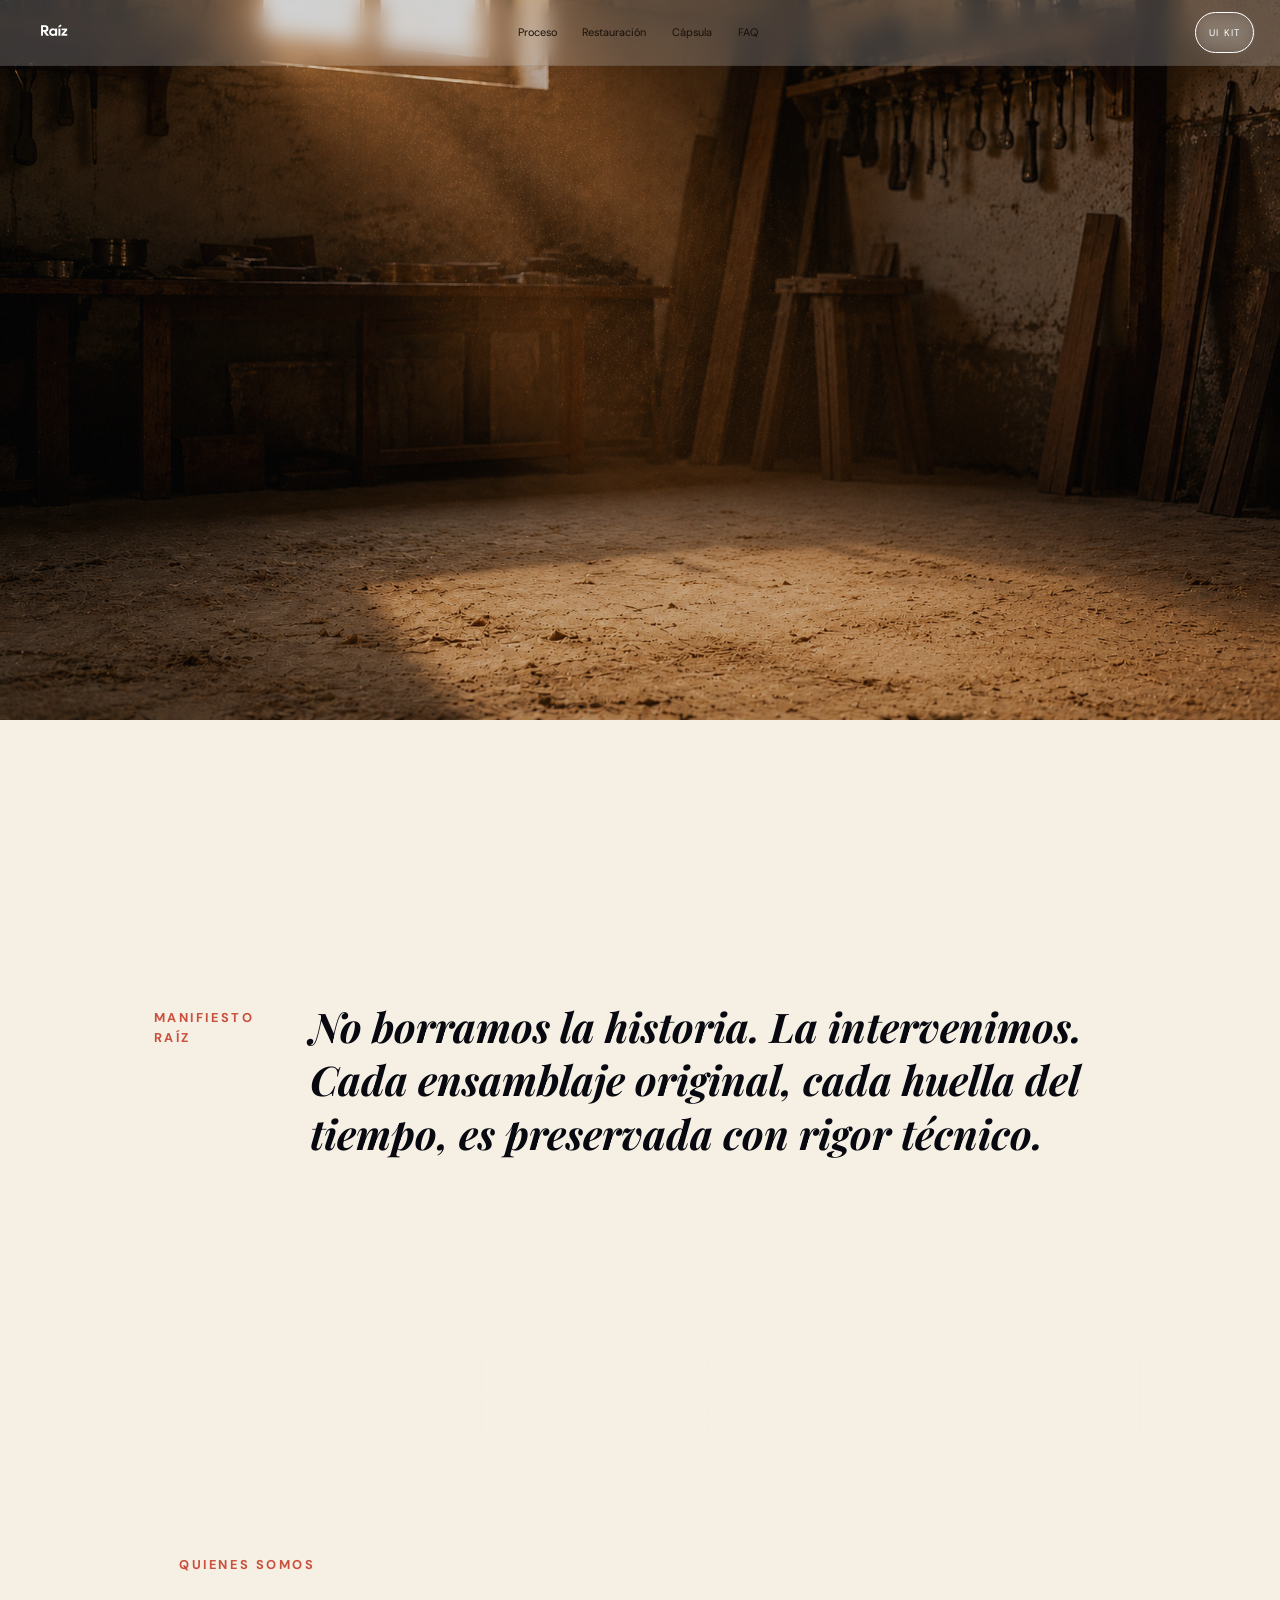
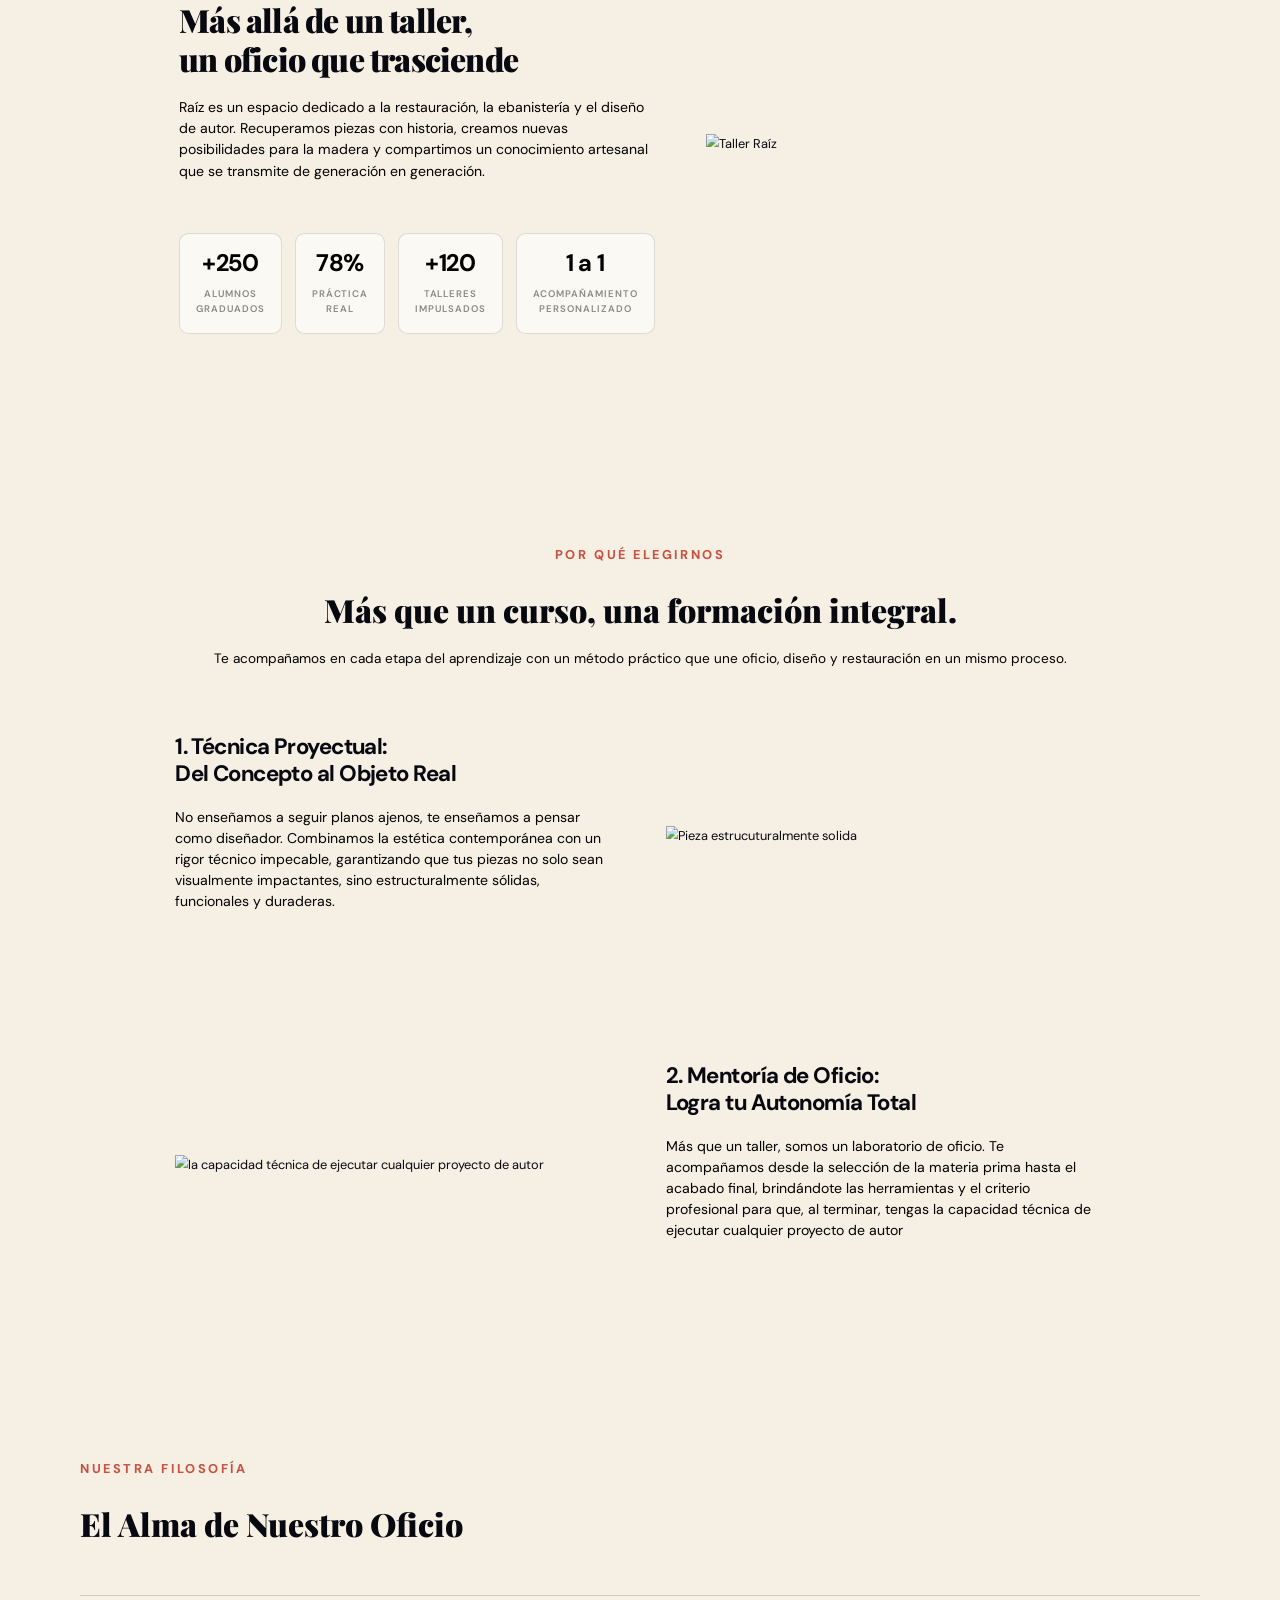
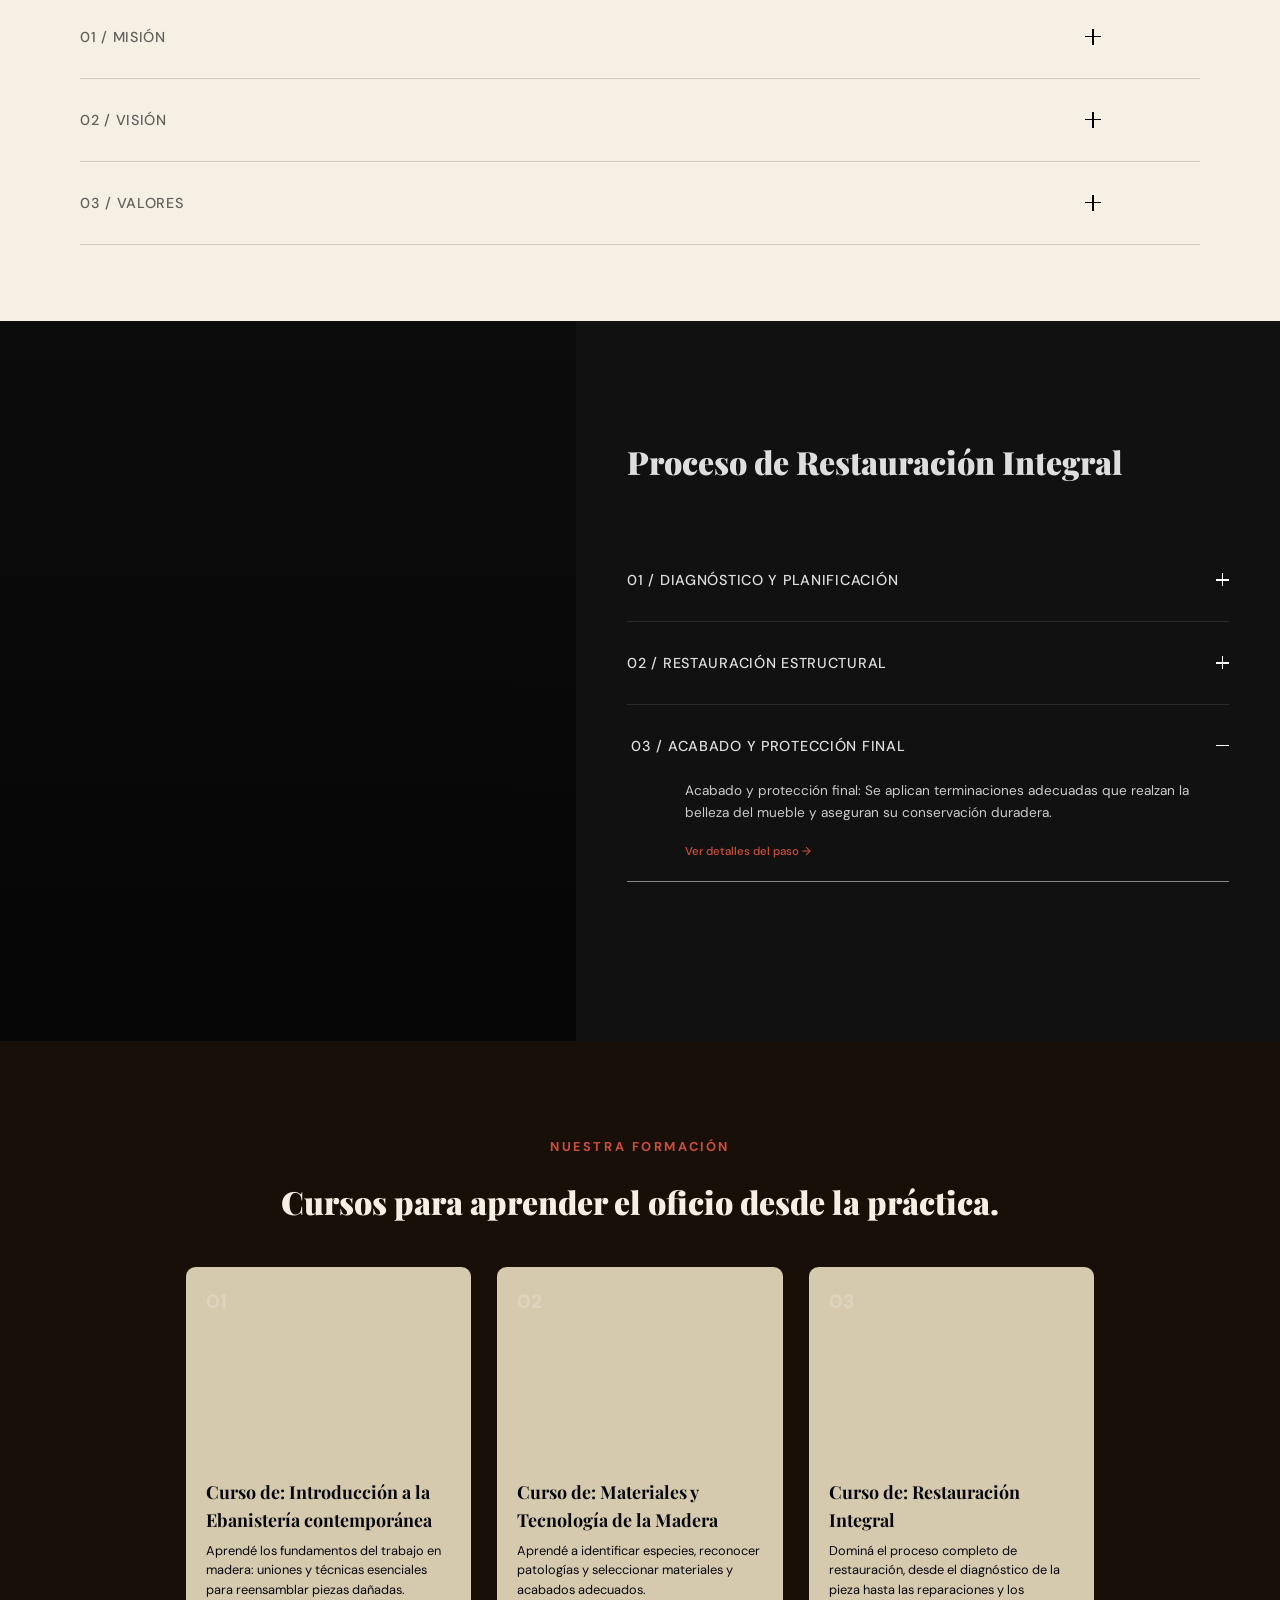
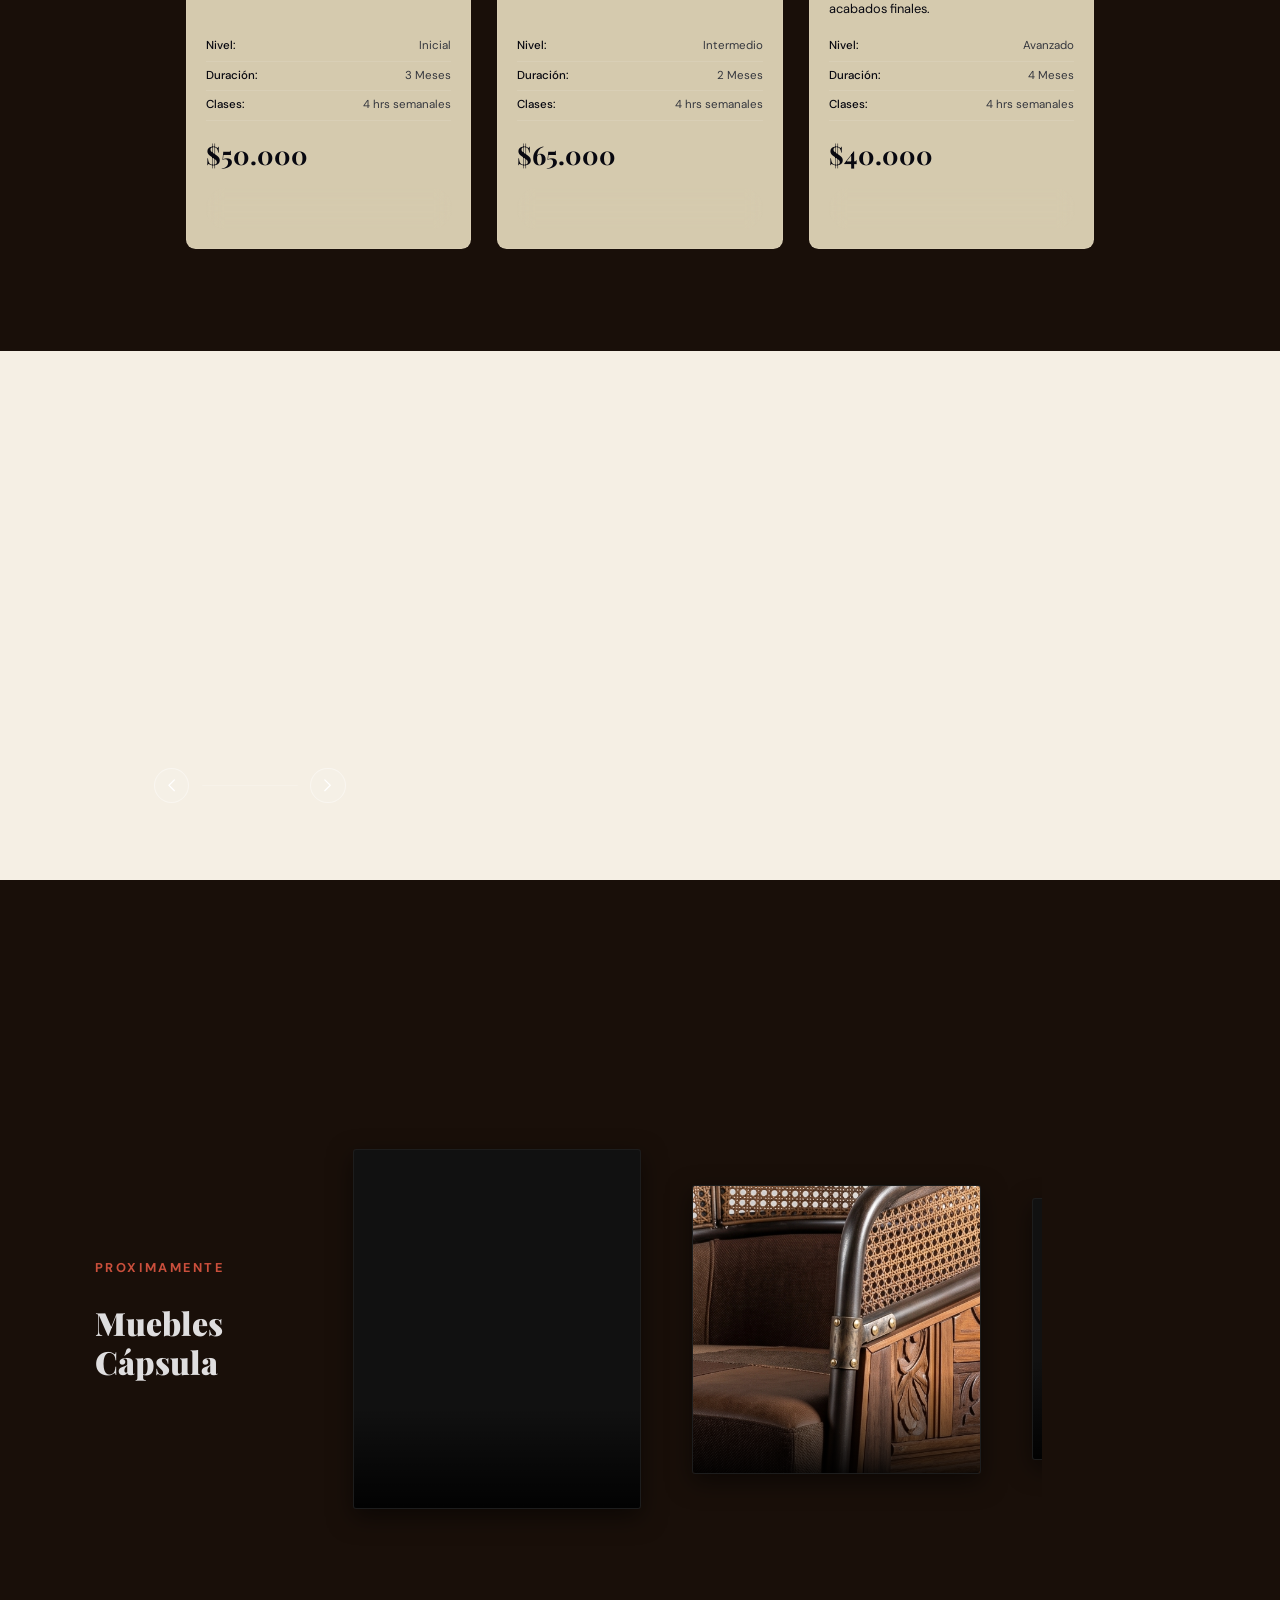
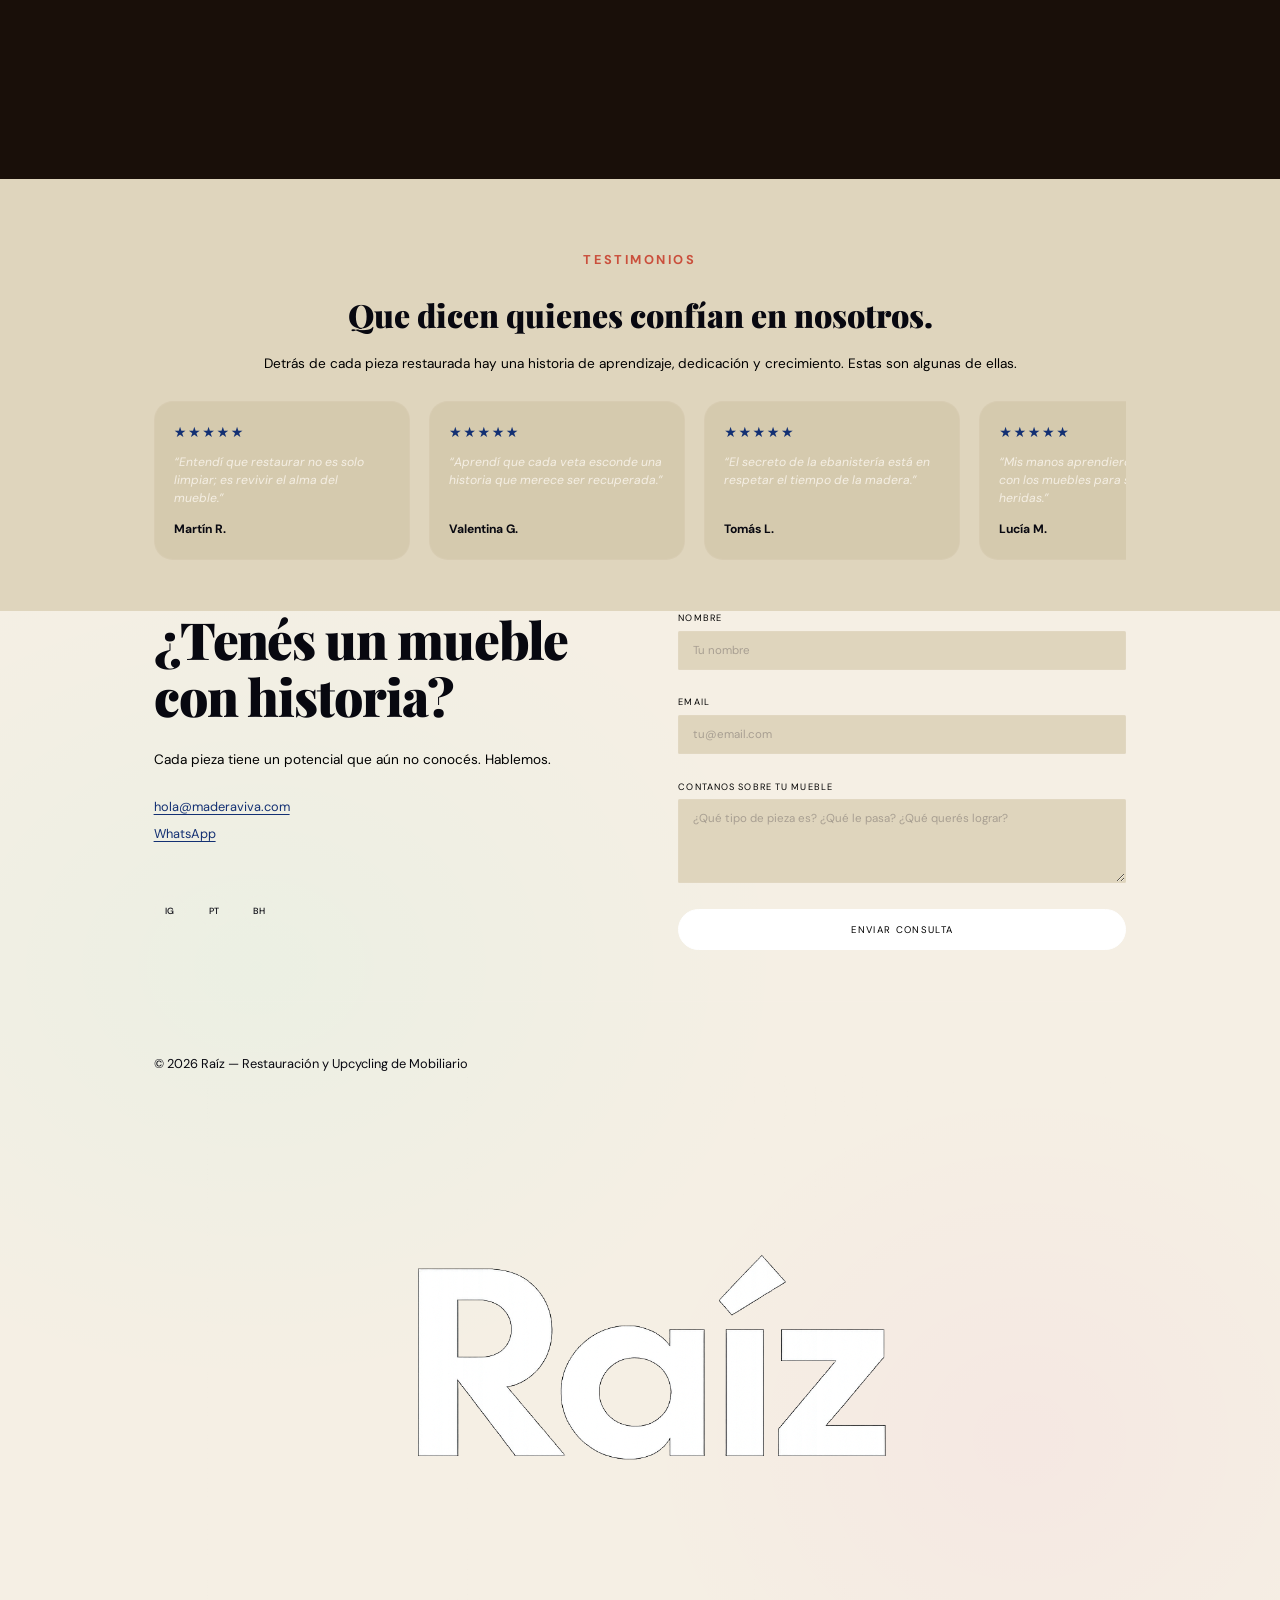
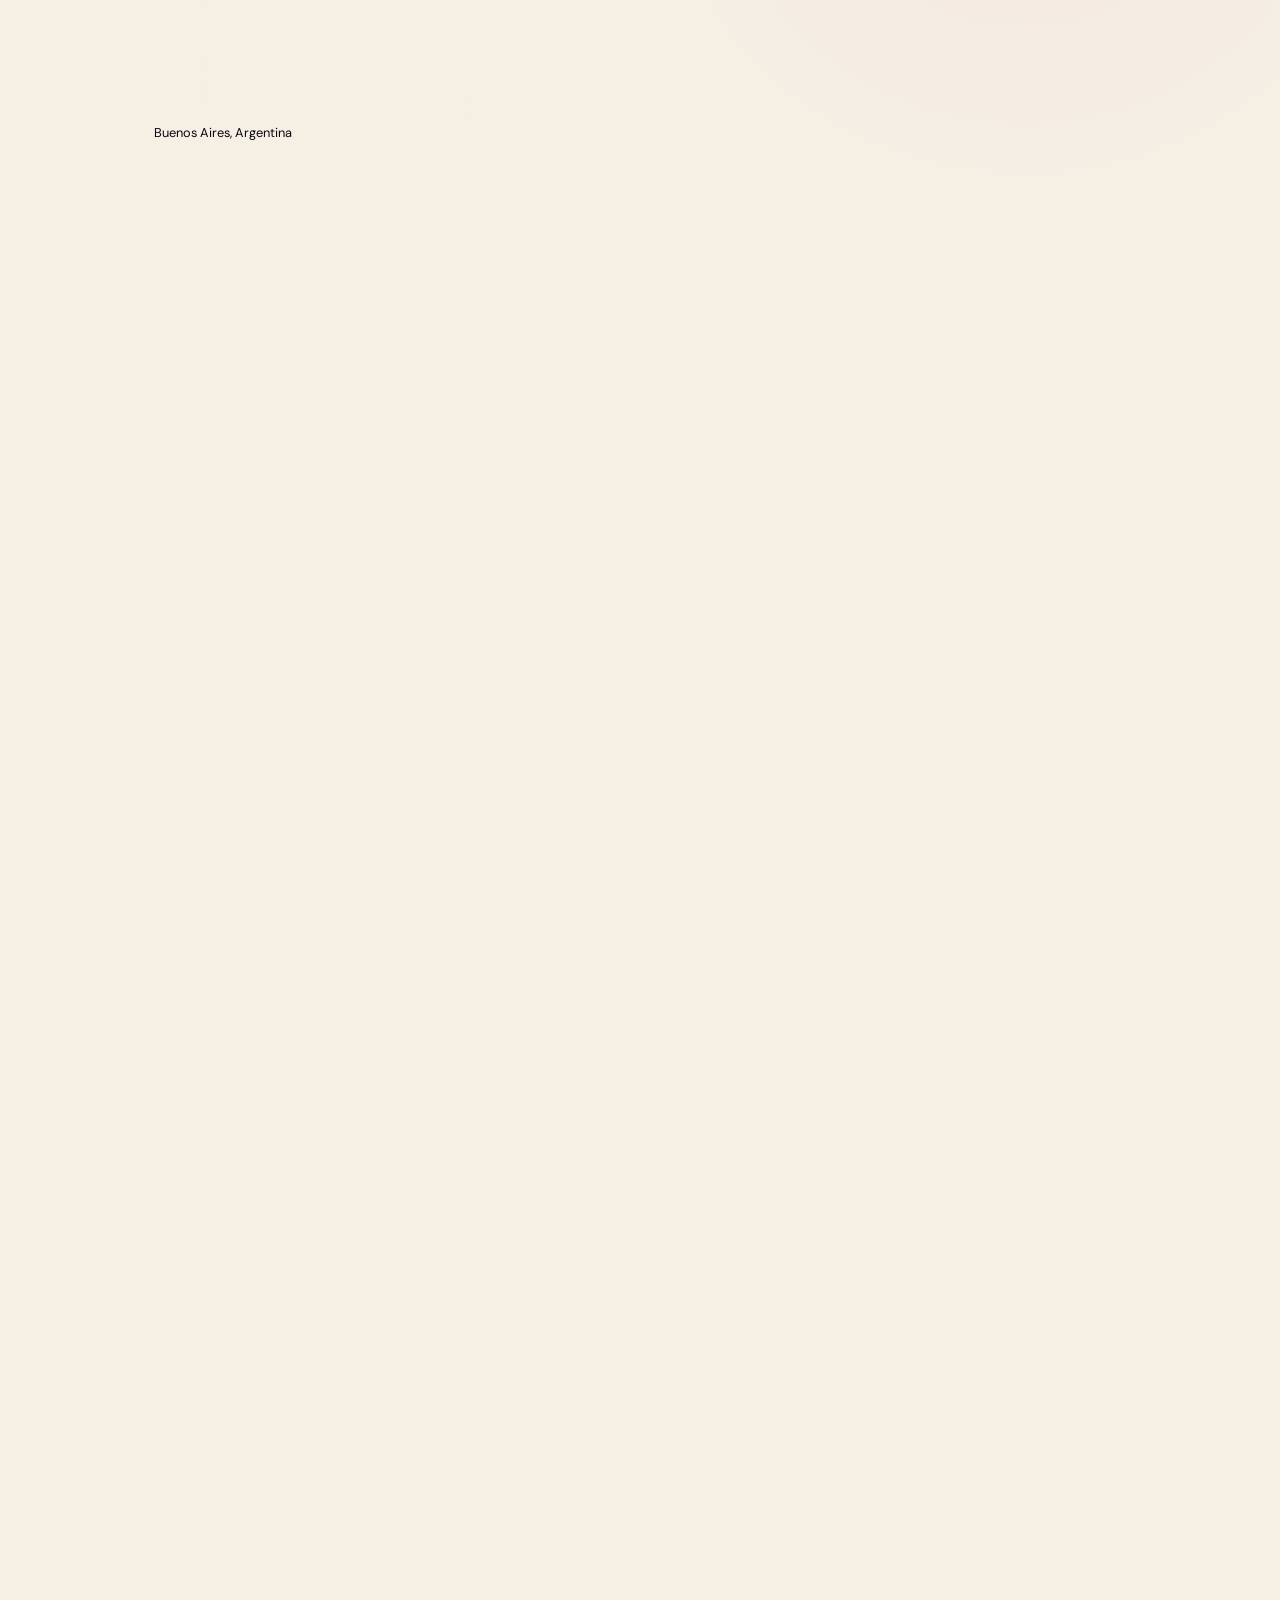
==== index.html @ 953ebd08 "Correcciones" ====
﻿<!DOCTYPE html>
<html lang="es">

<head>
  <meta charset="UTF-8" />
  <meta name="viewport" content="width=device-width, initial-scale=1.0" />
  <title>Madera Viva — Ebanistería & Restauración Contemporánea</title>
  <link rel="stylesheet" href="css/styles.css" />
  <link rel="preconnect" href="https://fonts.googleapis.com" />
  <link rel="preconnect" href="https://fonts.gstatic.com" crossorigin />
  <link
    href="https://fonts.googleapis.com/css2?family=Playfair+Display:ital,wght@0,700;0,900;1,700&family=DM+Sans:wght@300;400;500&display=swap"
    rel="stylesheet" />
  <link rel="stylesheet" href="https://cdn.jsdelivr.net/npm/swiper@11/swiper-bundle.min.css" />
</head>

<body>

  <!-- Cursor personalizado -->
  <div class="cursor" id="cursor"></div>
  <div class="cursor-dot" id="cursorDot"></div>

  <!-- NAV -->
  <nav class="nav" id="nav">
    <div class="apex-nav-inner">
      <a href="#hero" class="apex-logo">
        <img src="assets/logo_blanco.png" alt="Raíz" class="nav-logo-img">
      </a>

      <button class="mobile-menu-btn" id="mobileMenuBtn" aria-label="Abrir menú">
        <span></span>
        <span></span>
        <span></span>
      </button>

      <div class="apex-nav-links">
        <a href="#proceso">Proceso</a>
        <a href="#restauracion">Restauración</a>
        <a href="#capsula">Cápsula</a>
        <a href="#faq">FAQ</a>
      </div>

      <a href="#capsula" class="btn btn-ghost">UI KIT</a>
    </div>
  </nav>

  <!-- SECCIÓN 1: HERO INMERSIVO -->
  <section class="section section-hero" id="hero">
    <div class="hero-bg-video"
      style="width: 100%; height: 100%; position: absolute; top: 0; left: 0; z-index: 0; overflow: hidden;">

      <!-- Video de fondo configurado para autoplay continuo -->
      <video autoplay muted playsinline poster="assets/bkg1.png"
        style="width: 100%; height: 100%; object-fit: cover; position: absolute; top: 0; left: 0;">
        <source src="assets/video_hero.mp4" type="video/mp4">
        <!-- Podés agregar formatos alternativos si los tenés (ej: .webm) -->
      </video>

      <div class="hero-overlay"></div>
      <div class="hero-grain"></div>
    </div>

    <div class="hero-content">
      <!--<span class="hero-eyebrow" id="heroEyebrow">Ebanistería · Restauración · Suprarreciclaje</span>-->
      <h1 class="hero-title" id="heroTitle">
        <!-- <span class="hero-line">Transformá muebles.</span> -->
        <!--<span class="hero-line hero-line--accent">roto,</span>-->
        <span class="hero-line">Transformá tu
          manera </br> de crear.</span>
      </h1>
      <p class="hero-sub" id="heroSub">Transformá
        muebles históricos en piezas de diseño contemporáneo de edición
        limitada.</p>
      <div class="hero-ctas">
        <a href="#proceso-cursos" class="btn btn-primary">Ver Cursos</a>
        <a href="#capsula" class="btn btn-ghost">Colección Cápsula</a>
      </div>
    </div>
    <!--<div class="hero-scroll-hint">
      <span>Explorar</span> -->
    <!--
    <div class="scroll-line"></div>
    </div>-->

  </section>


  <!-- SECCIÓN 2: MANIFIESTO -->
  <section class="section section-manifiesto" id="manifiesto">
    <div class="container">
      <div class="manifiesto-grid">
        <div class="manifiesto-label">
          <!--<span>02</span>-->

          <span class="section-label">Manifiesto Raíz</span>

        </div>
        <div class="manifiesto-text">
          <h2 class="manifiesto-quote js-text-reveal" id="manifestoQuote" style="opacity: 1;">No borramos la historia.
            La intervenimos. Cada ensamblaje original, cada huella del tiempo, es preservada con rigor técnico.</h2>
        </div>
      </div>
    </div>
    <div class="manifiesto-deco" aria-hidden="true">HERENCIA</div>
  </section>


  <!--SECCIÓN 3: QUIENES SOMOS -->


  <section class="section section-verde" id="verde">
    <div class="container grid-two">
      <article class="intro-text is-visible" data-reveal="">
        <span class="section-label">Quienes somos </span>
        <h2 class="section-title">Más allá de un
          taller,
          <br>un oficio que trasciende
        </h2>
        <p class="pi-inst-pane-desc">Raíz es un espacio dedicado a la restauración, la ebanistería y el diseño de
          autor. Recuperamos piezas con
          historia, creamos nuevas posibilidades para la madera y compartimos un conocimiento artesanal que se transmite
          de generación en generación.</p>
        <div class="curso-stats-grid">

          <article>
            <strong>+250</strong>
            <span>Alumnos graduados</span>
          </article>

          <article>
            <strong>78%</strong>
            <span>Práctica real</span>
          </article>

          <article>
            <strong>+120</strong>
            <span>Talleres impulsados</span>
          </article>

          <article>
            <strong>1 a 1</strong>
            <span>Acompañamiento personalizado</span>
          </article>

        </div>
      </article>
      <div class="verde-image-container is-visible" data-reveal="" class="verde-image-wrapper">
        <img src="assets/img_quienes_somos.png" alt="Taller Raíz">
      </div>
    </div>
  </section>

  <!--
  <section class="section section-verde" id="verde">
    <div class="container grid-two">

      <div class="stats-grid is-visible" data-reveal="">
        <article>
          <strong>+250</strong>
          <span>Alumnos graduados</span>
          <p>Son los alumnos graduados de Raíz que pasaron por el taller.</p>
        </article>
        <article>
          <strong>78%</strong>
          <span>Práctica real</span>
          <p>Aplica los conocimientos en proyectos propios y profesionales.</p>
        </article>
        <article>
          <strong>+120</strong>
          <span>Emprendimientos</span>
          <p>Emprendimientos y talleres impulsados por exalumnos.</p>
        </article>
        <article>
          <strong>1 a 1</strong>
          <span>Acompañamiento</span>
          <p>Seguimiento personalizado durante todo el proceso de aprendizaje.</p>
        </article>
      </div>
    </div>
  </section>

  -->


  <!-- SECCIÓN 5: DIFERENCIAL -->
  <section class="section section-proceso" id="proceso">
    <div class="proceso-header">
      <span class="section-label">POR QUÉ ELEGIRNOS</span>
      <h2 class="section-title">Más que un curso, una formación integral.</h2>
      <p class="pi-inst-pane-desc">Te acompañamos en cada etapa del aprendizaje con un método práctico que une oficio,
        diseño y restauración en un mismo proceso.</p>
    </div>

    <div class="container grid-two">
      <article class="intro-text" data-reveal="">
        <h3 class="section-title-2">1. Técnica Proyectual:
          </br>Del Concepto al Objeto Real
        </h3>
        <p class="pi-inst-pane-desc">No enseñamos a seguir planos ajenos, te enseñamos a pensar como diseñador.
          Combinamos la estética contemporánea con un rigor técnico impecable, garantizando que tus piezas no solo sean
          visualmente impactantes, sino estructuralmente sólidas, funcionales y duraderas.
        </p>
      </article>
      <div class="verde-image-container" data-reveal="" class="verde-image-wrapper">
        <img src="assets/img_seccion_5.png" alt="Pieza estrucuturalmente solida">
      </div>
    </div>

    <div class="container grid-two grid-two--reverse-mobile" style="margin-top: 60px;">
      <div class="verde-image-container" data-reveal="" class="verde-image-wrapper">
        <img src="assets/img_seccion_6.png" alt="la capacidad técnica de ejecutar cualquier proyecto de autor">
      </div>

      <article class="intro-text" data-reveal="">
        <h3 class="section-title-2">2. Mentoría de
          Oficio: </br> Logra tu Autonomía Total
        </h3>
        <p class="pi-inst-pane-desc">Más que un taller, somos un laboratorio de oficio. Te acompañamos desde la
          selección de la materia prima hasta el acabado final, brindándote las herramientas y el criterio profesional
          para que, al terminar, tengas la capacidad técnica de ejecutar cualquier proyecto de autor</p>
      </article>
    </div>

  </section>
  <!-- Cargar librerías GSAP necesarias para el efecto horizontal (si ya las tenés en tu proyecto, omitir estas dos líneas) -->
  <script src="https://cdnjs.cloudflare.com/ajax/libs/gsap/3.12.2/gsap.min.js"></script>
  <script src="https://cdnjs.cloudflare.com/ajax/libs/gsap/3.12.2/ScrollTrigger.min.js"></script>



  <!-- SECCIÓN 4: COMPROMISO VERDE -->

  <section class="pi-inst-section" id="institucional">
    <div class="pi-inst-container">

      <!-- Bloque de Título Principal -->
      <div class="pi-inst-header">
        <p class="section-label">Nuestra filosofía</p>
        <h2 class="section-title">El Alma de Nuestro Oficio</h2>
      </div>

      <!-- Contenedor del Acordeón Desplegable -->
      <div class="pi-inst-accordion">

        <!-- Solapa 1 -->
        <div class="pi-inst-item">
          <button class="pi-inst-trigger" aria-expanded="false">
            <span class="pi-inst-meta">01 / Misión</span>
            <span class="pi-inst-icon"></span>
          </button>
          <div class="pi-inst-panel">
            <div class="pi-inst-panel-content">
              <div class="pi-inst-right">
                <h3 class="pi-inst-pane-title">Nobleza Intervenida</h3>
              </div>
              <div class="pi-inst-left">
                <p class="pi-inst-pane-desc">
                  Rescatar y transmitir el oficio de la ebanistería clásica combinándolo con criterios de diseño
                  contemporáneo y upcycling de autor. Formamos creadores capaces de dialogar con la madera, entender su
                  historia y transformar materiales nobles en piezas de legado duradero.
                </p>
                <div class="pi-inst-pane-footer">Preservación · Oficio · Identidad</div>
              </div>
            </div>
          </div>
        </div>

        <!-- Solapa 2 -->
        <div class="pi-inst-item">
          <button class="pi-inst-trigger" aria-expanded="false">
            <span class="pi-inst-meta">02 / Visión</span>
            <span class="pi-inst-icon"></span>
          </button>
          <div class="pi-inst-panel">
            <div class="pi-inst-panel-content">
              <div class="pi-inst-right">
                <h3 class="pi-inst-pane-title">Vanguardia Heredada</h3>
              </div>
              <div class="pi-inst-left">
                <p class="pi-inst-pane-desc">
                  Ser la academia de referencia en Latinoamérica en la formación artesanal de precisión. Queremos
                  consolidar una comunidad de diseñadores y artesanos que redefinan el lujo sustentable, demostrando que
                  intervenir la historia del mobiliario es la forma más pura de diseño de vanguardia.
                </p>
                <div class="pi-inst-pane-footer">Comunidad · Vanguardia · Sustentabilidad</div>
              </div>
            </div>
          </div>
        </div>

        <!-- Solapa 3 -->
        <div class="pi-inst-item">
          <button class="pi-inst-trigger" aria-expanded="false">
            <span class="pi-inst-meta">03 / Valores</span>
            <span class="pi-inst-icon"></span>
          </button>
          <div class="pi-inst-panel">
            <div class="pi-inst-panel-content">
              <div class="pi-inst-right">
                <h3 class="pi-inst-pane-title">Oficio <br> Honesto</h3>
              </div>
              <div class="pi-inst-left">
                <p class="pi-inst-pane-desc">
                  Nos guían el respeto absoluto por el material, el valor del tiempo bien empleado, la precisión técnica
                  y la honestidad constructiva. En la Academia Raíz creemos en ensuciarse las manos, compartir el
                  conocimiento sin secretos y crear objetos con alma.
                </p>
                <div class="pi-inst-pane-footer">Respeto · Precisión · Honestidad</div>
              </div>
            </div>
          </div>
        </div>

      </div>
    </div>
  </section>




  <!--SECCIÓN: SERVICIOS-->
  <section class="section section-proceso-integral" id="proceso-integral">
    <div class="pi-container">

      <!-- Columna Izquierda: Imagen Variable -->
      <div class="pi-left-col">
        <div class="pi-left-col">
          <div class="pi-image-wrapper">
            <video src="assets/video_3.mp4" class="bg-image active" id="pi-img-0" autoplay loop muted
              playsinline></video>

            <video src="assets/video_1.mp4" class="bg-image" id="pi-img-1" autoplay loop muted playsinline></video>

            <video src="assets/video_2.mp4" class="bg-image" id="pi-img-2" autoplay loop muted playsinline></video>

            <div class="pi-bg-overlay"></div>
          </div>
        </div>
      </div>

      <!-- Columna Derecha: Contenido y Solapas Desplegables -->
      <div class="pi-right-col">

        <div class="Ttl attr-en-underline color-only-white is-on">
          <h2 class="section-title" style="color: #dfdedf;">
            Proceso de Restauración Integral
          </h2>
        </div>

        <div class="pi-tabs-container">

          <div class="pi-tab-item" data-step="0">
            <button class="pi-tab-trigger" aria-expanded="false">
              <h3 class="pi-inst-meta" style="color: #dfdedf;">
                01 / Diagnóstico y Planificación</h3>
              <span class="pi-tab-icon"></span>
            </button>
            <div class="pi-tab-content">
              <div class="pi-tab-content-inner">
                <p>Se inspecciona cuidadosamente el mueble para identificar daños, materiales originales y necesidades
                  específicas de restauración.</p>
              </div>
            </div>
          </div>

          <div class="pi-tab-item" data-step="1">
            <button class="pi-tab-trigger" aria-expanded="false">
              <h3 class="pi-inst-meta" style="color: #dfdedf;">
                02 / Restauración estructural</h3>
              <span class="pi-tab-icon"></span>
            </button>
            <div class="pi-tab-content">
              <div class="pi-tab-content-inner">
                <p class="pi-inst-pane-desc">Restauración estructural y tratamiento de superficies: Se reparan uniones y
                  elementos deteriorados,
                  preparando la superficie para recuperar su integridad y apariencia.</p>
                <a href="#proceso-cursos" class="pi-tab-link">Ver
                  detalles del paso →</a>
              </div>
            </div>
          </div>

          <div class="pi-tab-item active" data-step="2">
            <button class="pi-tab-trigger" aria-expanded="true">
              <h3 class="pi-inst-meta" style="color: #dfdedf;">
                03 / Acabado y protección final</h3>
              <span class="pi-tab-icon"></span>
            </button>
            <div class="pi-tab-content">
              <div class="pi-tab-content-inner">
                <p class="pi-inst-pane-desc">Acabado y protección final: Se aplican terminaciones adecuadas que realzan
                  la belleza del mueble y
                  aseguran su conservación duradera.</p>
                <a href="#proceso-cursos" class="pi-tab-link">Ver
                  detalles del paso →</a>
              </div>
            </div>
          </div>

        </div>

      </div>


    </div>

    </div>
    </div>
  </section>


  <!-- SECCIÓN 6: CURSOS -->
  <section class="section section-proceso" id="proceso-cursos">
    <div class="container">
      <div class="proceso-header">
        <!--
        <span class="section-label">03 — Proceso</span>-->
        <span class="section-label">NUESTRA FORMACIÓN</span>
        <h2 class="section-title" style="color: var(--text-secondary);">Cursos para aprender el oficio desde la
          práctica.</h2>
      </div>

      <div class="anatomia-slider-component">
        <div class="cursos-grid">
          <div class="curso-card visible">
            <div class="curso-num">01</div>
            <video src="assets/video_1.mp4" class="curso-img" autoplay loop muted playsinline></video>
            <h3 class="curso-name">Curso de: Introducción a la Ebanistería
              contemporánea</h3>
            <div class="curso-desc">Aprendé los fundamentos del trabajo en madera: uniones
              y técnicas esenciales para reensamblar piezas dañadas.</div>
            <div>
              <ul class="curso-features-list">
                <li class="curso-feature-item">
                  <strong>Nivel:</strong> <span>Inicial</span>
                </li>
                <li class="curso-feature-item">
                  <strong>Duración:</strong> <span>3 Meses</span>
                </li>
                <li class="curso-feature-item">
                  <strong>Clases:</strong> <span>4 hrs semanales</span>
                </li>
              </ul>
              <div class="curso-price-wrapper">
                <strong>$50.000</strong>
              </div>
              <a href="detalle.html" class="btn btn-ghost" class="btn-block"><span>Inscribirme</span></a>
            </div>
          </div>
          <div class="curso-card visible">
            <div class="curso-num">02</div>
            <video src="assets/video_3.mp4" class="curso-img" autoplay loop muted playsinline></video>
            <h3 class="curso-name">Curso de: Materiales y Tecnología de la Madera
            </h3>
            <div class="curso-desc">Aprendé a identificar especies, reconocer patologías y
              seleccionar materiales y acabados adecuados.</div>
            <div>
              <ul class="curso-features-list">
                <li class="curso-feature-item">
                  <strong>Nivel:</strong> <span>Intermedio</span>
                </li>
                <li class="curso-feature-item">
                  <strong>Duración:</strong> <span>2 Meses</span>
                </li>
                <li class="curso-feature-item">
                  <strong>Clases:</strong> <span>4 hrs semanales</span>
                </li>
              </ul>
              <div class="curso-price-wrapper">
                <strong>$65.000</strong>
              </div>
              <a href="detalle.html" class="btn btn-ghost" class="btn-block"><span>Inscribirme</span></a>
            </div>
          </div>
          <div class="curso-card visible">
            <div class="curso-num">03</div>
            <video src="assets/video_2.mp4" class="curso-img" autoplay loop muted playsinline></video>
            <h3 class="curso-name">Curso de: Restauración Integral</h3>
            <div class="curso-desc">Dominá el proceso completo de restauración, desde el
              diagnóstico de la pieza hasta las reparaciones y los acabados finales.</div>
            <div>
              <ul class="curso-features-list">
                <li class="curso-feature-item">
                  <strong>Nivel:</strong> <span>Avanzado</span>
                </li>
                <li class="curso-feature-item">
                  <strong>Duración:</strong> <span>4 Meses</span>
                </li>
                <li class="curso-feature-item">
                  <strong>Clases:</strong> <span>4 hrs semanales</span>
                </li>
              </ul>
              <div class="curso-price-wrapper">
                <strong>$40.000</strong>
              </div>
              <a href="detalle.html" class="btn btn-ghost" class="btn-block"><span>Inscribirme</span></a>
            </div>
          </div>
        </div>
      </div>
      <!--DEJO ACÁ LAS CARDS -->
      <!--
      <div class="proceso-steps">
        <div class="proceso-step" data-step="01">
          <div class="paso-numero">01</div>
          <div class="paso-icono">&#9650;</div>
          <h3 class="paso-titulo">Diagnóstico</h3>
          <p class="paso-desc">Radiografía estructural del mueble. Identificamos patologías, ensamblajes débiles y el
            potencial oculto de cada pieza.</p>
        </div>
        <div class="proceso-connector" aria-hidden="true"></div>
        <div class="proceso-step" data-step="02">
          <div class="paso-numero">02</div>
          <div class="paso-icono">&#9632;</div>
          <h3 class="paso-titulo">Reparación Estructural</h3>
          <p class="paso-desc">Ensamblajes tradicionales de carpintería fina. Devolvemos la integridad de carga con
            técnicas centenarias verificadas.</p>
        </div>
        <div class="proceso-connector" aria-hidden="true"></div>
        <div class="proceso-step" data-step="03">
          <div class="paso-numero">03</div>
          <div class="paso-icono">&#9679;</div>
          <h3 class="paso-titulo">Rediseño Estético</h3>
          <p class="paso-desc">Paletas vibrantes, acabados protectores y decisiones visuales que convierten el mueble en
            una pieza de autor irrepetible.</p>
        </div>
      </div>
      -->
    </div>
  </section>




  <!-- SECCIÓN 4: TRANSICIÓN DE CONTRASTE -->
  <!--
  <section class="section section-transicion" id="transicion">
    <div class="transicion-inner">
      <p class="transicion-text" id="transicionText">La madera no muere.<br /><span
          class="transicion-accent">Muta.</span></p>
    </div>
  </section>

-->

  <!-- SECCIÓN 5: SERVICIO DE RESTAURACIÓN INTEGRAL -->
  <section class="section section-restauracion" id="restauracion" style="background: transparent;">

    <!-- SLIDER BACKGROUND -->
    <div class="restauracion-bg-wrapper swiper bg-swiper"
      style="position: absolute; top: -10%; left: 0; width: 100%; height: 120%; z-index: 0; pointer-events: none;">
      <div class="swiper-wrapper">
        <div class="swiper-slide">
          <video autoplay loop muted playsinline class="restauracion-bg-img"
            style="width: 100%; height: 100%; object-fit: cover;">
            <source src="assets/video_6.mp4" type="video/mp4">
            Su navegador no soporta video.
          </video>
        </div>
        <div class="swiper-slide">
          <video autoplay loop muted playsinline class="restauracion-bg-img"
            style="width: 100%; height: 100%; object-fit: cover;">
            <source src="assets/video_5.mp4" type="video/mp4">
            Su navegador no soporta video.
          </video>
        </div>
        <div class="swiper-slide">
          <video autoplay loop muted playsinline class="restauracion-bg-img"
            style="width: 100%; height: 100%; object-fit: cover;">
            <source src="assets/video_4.mp4" type="video/mp4">
            Su navegador no soporta video.
          </video>
        </div>
      </div>
    </div>

    <div class="restauracion-overlay"
      style="position: absolute; inset: 0; background: transparent; z-index: 1; pointer-events: none;"></div>

    <div class="container" style="position: relative; z-index: 2; margin-top: 60px;">
      <div class="hero-content">
        <!--<span class="hero-eyebrow" id="heroEyebrow">Ebanistería · Restauración · Suprarreciclaje</span>-->
        <h1 class="hero-title" id="heroTitle">
          <!-- <span class="hero-line">Transformá muebles.</span> -->
          <!--<span class="hero-line hero-line--accent">roto,</span>-->
          <span class="hero-line">Resultados
            que hablan por sí solos</span>
        </h1>

      </div>

      <!-- CONTROLES CUSTOM (DEBAJO DEL TEXTO, CON BASTANTE MARGEN SUPERIOR) -->
      <div style="margin-top: 16rem; padding-bottom: 2rem;">
        <div class="styles_carousel-actions__pmCli" style="display: flex; align-items: center; gap: 1rem;">
          <button id="bg-prev"
            class="styles_carousel-arrow-button__1CEQT styles_carousel-arrow-button--size-small__ISIKG styles_carousel-arrow-button--theme-dark__KZRwA"
            style="width: 44px; height: 44px; border-radius: 50%; border: 1px solid rgba(255, 255, 255, 0.4); display: flex; align-items: center; justify-content: center; background: rgba(255, 255, 255, 0.08); cursor: pointer; transition: 0.3s;">
            <svg xmlns="http://www.w3.org/2000/svg" fill="none" viewBox="0 0 9 16" width="9" height="16"
              class="styles_icon__V30uV">
              <path stroke="#ffffff" stroke-width="1.5" stroke-linecap="round" d="M8 1 1.169 7.831 8 14.663"></path>
            </svg>
          </button>

          <div class="styles_embla__progress__e6Jwl"
            style="width: 120px; height: 2px; background: rgba(255,255,255,0.2); position: relative; overflow: hidden; border-radius: 2px;">
            <div id="bg-progress" class="styles_embla__progress__bar__QRdqC"
              style="position: absolute; top: 0; left: 0; height: 100%; width: 100%; background: #133073; transform: translate3d(-100%, 0px, 0px); transition: transform 0.3s ease;">
            </div>
          </div>

          <button id="bg-next"
            class="styles_carousel-arrow-button__1CEQT styles_carousel-arrow-button--size-small__ISIKG styles_carousel-arrow-button--theme-dark__KZRwA"
            style="width: 44px; height: 44px; border-radius: 50%; border: 1px solid rgba(255, 255, 255, 0.4); display: flex; align-items: center; justify-content: center; background: rgba(255, 255, 255, 0.08); cursor: pointer; transition: 0.3s;">
            <svg xmlns="http://www.w3.org/2000/svg" fill="none" viewBox="0 0 9 16" width="9" height="16"
              class="styles_icon__V30uV">
              <path stroke="#ffffff" stroke-width="1.5" stroke-linecap="round" d="m1 1 6.831 6.831L1 14.663"></path>
            </svg>
          </button>
        </div>
      </div>

      <!-- SLIDER BEFORE / AFTER -->

      <!--
      <div class="slider-wrapper" id="sliderWrapper">
        <div class="slider-container" id="beforeAfterSlider">
          <div class="slider-before" id="sliderBefore">
            <img src="assets/img1.png" alt="Mueble antes de la restauración: silla antigua con deterioro visible"
              class="slider-img" loading="lazy" />
            <span class="slider-label slider-label--before">Antes</span>
          </div>
          <div class="slider-after" id="sliderAfter">
            <img src="assets/img2.png" alt="Mueble después de la restauración: pieza contemporánea con acabado vibrante"
              class="slider-img" loading="lazy" />
            <span class="slider-label slider-label--after">Después</span>
          </div>
          <div class="slider-handle" id="sliderHandle">
            <div class="handle-line"></div>
            <div class="handle-btn">
              <svg width="24" height="24" viewBox="0 0 24 24" fill="none" aria-hidden="true">
                <path d="M8 12H16M8 12L5 9M8 12L5 15M16 12L19 9M16 12L19 15" stroke="currentColor" stroke-width="2"
                  stroke-linecap="round" />
              </svg>
            </div>
          </div>
        </div>
        <p class="slider-hint">← Arrastra para comparar →</p>
      </div>

      <div class="restauracion-cta">
        <a href="#contacto" class="btn btn-primary btn-large">Solicitar Consulta</a>
        <div class="restauracion-stat">
          <span class="stat-num" data-target="127">0</span>
          <span class="stat-label">Piezas restauradas</span>
        </div>
      </div>
    </div> 

    -->
  </section>



  <!-- SECCIÓN 6: MUEBLES CÁPSULA -->
  <section class="section sc-gallery-section" id="capsula">
    <div class="sc-gallery">
      <div class="sc-gallery_list-wrapper">
        <div class="sc-gallery_list">

          <!-- HEADER INTEGRADO AL SCROLL HORIZONTAL -->
          <div class="sc-gallery-header">
            <span class="section-label">Proximamente</span>
            <h2 class="section-title" style="color: #dfdedf;">
              Muebles Cápsula
            </h2>
          </div>

          <!-- Item 1 -->
          <div class=" sc-gallery_item">
            <div class="sc-gallery_item-card">
              <div class="sc-gallery_item-img aspect-ratio-4-5">
                <div class="sc-gallery_info">
                  <div class="sc-gallery_info-text">
                    <div>Colección Origen</div>
                    <div>Diseño &amp; Restauración</div>
                  </div>
                </div>
                <img src="assets/img_capsula.png" alt="Cápsula 1" class="image">
              </div>
            </div>
          </div>

          <!-- Item 2 -->
          <div class="sc-gallery_item">
            <div class="sc-gallery_item-card">
              <div class="sc-gallery_item-img aspect-ratio-1-1">
                <div class="sc-gallery_info">
                  <div class="sc-gallery_info-text">
                    <div>Textura Natural</div>
                    <div>Acabados Orgánicos</div>
                  </div>
                </div>
                <img src="assets/img_capsula_2.png" alt="Cápsula 2" class="image">
              </div>
            </div>
          </div>

          <!-- Item 3 -->
          <div class="sc-gallery_item">
            <div class="sc-gallery_item-card">
              <div class="sc-gallery_item-img aspect-ratio-3-2">
                <div class="sc-gallery_info">
                  <div class="sc-gallery_info-text">
                    <div>Líneas Puras</div>
                    <div>Minimalismo Clásico</div>
                  </div>
                </div>
                <img src="assets/img_capsula_3.png" alt="Cápsula 3" class="image">
              </div>
            </div>
          </div>

          <!-- Item 4 -->
          <div class="sc-gallery_item">
            <div class="sc-gallery_item-card">
              <div class="sc-gallery_item-img aspect-ratio-4-5">
                <div class="sc-gallery_info">
                  <div class="sc-gallery_info-text">
                    <div>Tonalidad Roble</div>
                    <div>Restauración Fina</div>
                  </div>
                </div>
                <img src="assets/img_capsula_4.png" alt="Cápsula 4" class="image">
              </div>
            </div>
          </div>

          <!-- Item 5 -->
          <div class="sc-gallery_item">
            <div class="sc-gallery_item-card">
              <div class="sc-gallery_item-img aspect-ratio-1-1">
                <div class="sc-gallery_info">
                  <div class="sc-gallery_info-text">
                    <div>Contraste Moderno</div>
                    <div>Piezas Únicas</div>
                  </div>
                </div>
                <img src="assets/img_capsula_6.png" alt="Cápsula 5" class="image">
              </div>
            </div>
          </div>

          <!-- Item 6 -->
          <div class="sc-gallery_item">
            <div class="sc-gallery_item-card">
              <div class="sc-gallery_item-img aspect-ratio-3-2">
                <div class="sc-gallery_info">
                  <div class="sc-gallery_info-text">
                    <div>Mobiliario de Autor</div>
                    <div>Taller Belluccia</div>
                  </div>
                </div>
                <img src="assets/img_capsula_1.png" alt="Cápsula 6" class="image">
              </div>
            </div>
          </div>

        </div>
      </div>
    </div>
  </section>


  <!-- SECCIÓN 6: ANATOMÍA DE UNA RESTAURACIÓN -->




  <!--
  <section class="section section-anatomia" id="anatomia">
    <div class="container">
      <div class="anatomia-header">
        <span class="section-label">06 — Detalle</span>
        <h2 class="section-title">La trinidad<br />de la restauración.</h2>
      </div>
      <div class="anatomia-cols">
        <div class="anatomia-col anatomia-col--1">
          <div class="anatomia-icono">&#9670;</div>
          <h3>Diagnóstico</h3>
          <ul>
            <li>Análisis de humedad y porosidad</li>
            <li>Mapeo de uniones comprometidas</li>
            <li>Documentación fotográfica forense</li>
            <li>Presupuesto transparente por etapas</li>
          </ul>
        </div>
        <div class="anatomia-col anatomia-col--2">
          <div class="anatomia-icono">&#9632;</div>
          <h3>Reparación</h3>
          <ul>
            <li>Ensamblajes de cola caliente y espiga</li>
            <li>Injertos de madera maciza compatible</li>
            <li>Refuerzo de estructura interna</li>
            <li>Pruebas de carga y estabilidad</li>
          </ul>
        </div>
        <div class="anatomia-col anatomia-col--3">
          <div class="anatomia-icono">&#9679;</div>
          <h3>Rediseño</h3>
          <ul>
            <li>Selección de paleta con el cliente</li>
            <li>Acabados en agua o cera natural</li>
            <li>Detalles de color neón o metalizados</li>
            <li>Certificado de autenticidad digital</li>
          </ul>
        </div>
      </div>
    </div>

  </section>
   -->



  <!-- SECCIÓN 7: MUEBLES CÁPSULA — TEASER -->

  <!--
  <section class="section section-capsula-teaser" id="capsula">
    <div class="container">
      <div class="teaser-content">
        <span class="section-label teaser-label">07 — Colección Exclusiva</span>
        <h2 class="teaser-title">Muebles<br /><span class="teaser-accent">Cápsula</span></h2>
        <p class="teaser-desc">Piezas únicas ensambladas a partir de retazos irrecuperables. Una colección de edición
          limitada que llega una sola vez al año.</p>
        <div class="countdown-wrapper">
          <span class="countdown-label">Próximo lanzamiento en:</span>
          <div class="countdown" id="countdown">
            <div class="cd-unit"><span id="cdDays">00</span><span>días</span></div>
            <div class="cd-sep">:</div>
            <div class="cd-unit"><span id="cdHours">00</span><span>horas</span></div>
            <div class="cd-sep">:</div>
            <div class="cd-unit"><span id="cdMins">00</span><span>min</span></div>
          </div>
        </div>
        <form class="teaser-form" id="teaserForm" novalidate>
          <input type="email" placeholder="Tu email para acceso anticipado" class="teaser-input" id="teaserEmail"
            required />
          <button type="submit" class="btn btn-primary">Quiero acceso</button>
        </form>
        <p class="teaser-fine">Sin spam. Solo cuando sea el momento.</p>
      </div>
    </div>
    <div class="teaser-bg-text" aria-hidden="true">CÁPSULA</div>
  </section>


  <!-- SECCIÓN 8: GALERÍA DE RETAZOS -->

  <!--
  <section class="section section-galeria" id="galeria">
    <div class="container">
      <div class="galeria-header">
        <span class="section-label">08 — Galería</span>
        <h2 class="section-title">Los retazos<br /><em>son el origen.</em></h2>
      </div>
    </div>
    <div class="galeria-paralaje" id="galeriaParalaje">
      <div class="galeria-item galeria-item--1" data-speed="0.3">
        <img src="assets/img3.png" alt="Detalle de madera restaurada con acabado contemporáneo" loading="lazy" />
      </div>
      <div class="galeria-item galeria-item--2" data-speed="0.6">
        <img src="assets/img4.png" alt="Ensamblaje tradicional de carpintería fina" loading="lazy" />
      </div>
      <div class="galeria-item galeria-item--3" data-speed="0.2">
        <img src="assets/img5.png" alt="Interior con mueble restaurado de diseño" loading="lazy" />
      </div>
      <div class="galeria-item galeria-item--4" data-speed="0.5">
        <img src="assets/img6.png" alt="Detalle de acabado vibrante en pieza de ebanistería" loading="lazy" />
      </div>
      <div class="galeria-item galeria-item--5" data-speed="0.4">
        <img src="assets/img7.png" alt="Silla retro con intervención de color contemporáneo" loading="lazy" />
      </div>
    </div>
  </section>
  -->

  <!-- SECCIÓN 9: data piola -->

  <!--
  <section class="section section-verde" id="verde">
    <div class="container">
      <div class="verde-header">
        <span class="section-label">09 — Impacto</span>
        <h2 class="section-title">El impacto de una formación <br />con proposito.</h2>
      </div>
      <div class="verde-stats">
        <div class="verde-stat">
          <span class="verde-num" data-target="4200">+250</span>
          <span class="verde-label">Egresados formados</span>
        </div>
        <div class="verde-stat">
          <span class="verde-num" data-target="127">0</span>
          <span class="verde-unit">piezas</span>
          <span class="verde-label">rescatadas del vertedero</span>
        </div>
        <div class="verde-stat">
          <span class="verde-num" data-target="89">0</span>
          <span class="verde-unit">%</span>
          <span class="verde-label">de materiales reutilizados</span>
        </div>
      </div>
      </p>
    </div>
    <div class="verde-barra" aria-hidden="true"></div>
  </section>
  -->


  <!-- SECCIÓN 10: BENTO GRID — MUEBLES CÁPSULA -->

  <!--
  <section class="section section-bento" id="bento">
    <div class="container">
      <div class="bento-header">
        <span class="section-label">10 — Colección</span>
        <h2 class="section-title">Muebles Cápsula<br /><em>Invierno 2025</em></h2>
      </div>
      <div class="bento-grid" id="bentoGrid">
        <div class="bento-cell bento-cell--hero">
          <img src="assets/img8.png" alt="Pieza Cápsula 01 — Cómoda reconstruida con retazos de roble y nogal"
            loading="lazy" />
          <div class="bento-overlay">
            <span class="bento-tag">Edición Limitada</span>
            <h3>Pieza 01 — Roble & Nogal</h3>
            <span class="bento-price">Consultar precio</span>
          </div>
        </div>
        <div class="bento-cell bento-cell--video">
          <img src="assets/img9.png" alt="Vista del taller de ebanistería durante el proceso de ensamblaje"
            loading="lazy" />
          <div class="bento-overlay">
            <span class="bento-tag">Proceso</span>
            <h3>En el taller</h3>
          </div>
        </div>
        <div class="bento-cell bento-cell--stat">
          <div class="bento-stat-inner">
            <span class="bento-big-num">12</span>
            <span class="bento-stat-desc">piezas<br />únicas<br />disponibles</span>
          </div>
        </div>
        <div class="bento-cell bento-cell--img2">
          <img src="assets/img10.png"
            alt="Detalle de ensamblaje en pieza cápsula — madera recuperada de diferentes épocas" loading="lazy" />
          <div class="bento-overlay">
            <span class="bento-tag">Detalle</span>
            <h3>Pieza 02 — Patchwork</h3>
          </div>
        </div>
        <div class="bento-cell bento-cell--quote">
          <blockquote>"Ensamblamos la historia<br />de otros muebles<br />en uno solo."</blockquote>
        </div>
        <div class="bento-cell bento-cell--img3">
          <img src="assets/img11.png" alt="Sillón restaurado con intervención contemporánea en color neón"
            loading="lazy" />
          <div class="bento-overlay">
            <span class="bento-tag">Agotado</span>
            <h3>Pieza 03 — Magenta</h3>
          </div>
        </div>
      </div>
    </div>
  </section> 
-->

  <!-- SECCIÓN 11: TESTIMONIOS -->
  <section class="section section-testimonios" id="testimonios">
    <div class="container">
      <div class="proceso-header">
        <!--
        <span class="section-label">03 — Proceso</span>-->
        <span class="section-label">Testimonios </span>
        <h2 class="section-title">Que dicen
          quienes confían en nosotros.</h2>

        <p class="pi-inst-pane-desc">Detrás de cada pieza restaurada hay una historia de aprendizaje, dedicación y
          crecimiento. Estas son algunas de ellas.</p>
      </div>
      <div class="test-carousel-marquee" style="overflow: hidden; width: 100%; margin-top: 2rem;">
        <div class="testimonial-track">

          <article class="testimonial-card">
            <div class="stars">★★★★★</div>
            <p class="pi-inst-pane-desc">“Entendí que restaurar no es solo limpiar; es revivir el alma del mueble.”</p>
            <strong>Martín R.</strong>
          </article>

          <article class="testimonial-card">
            <div class="stars">★★★★★</div>
            <p class="pi-inst-pane-desc">“Aprendí que cada veta esconde una historia que merece ser recuperada.”</p>
            <strong>Valentina G.</strong>
          </article>

          <article class="testimonial-card">
            <div class="stars">★★★★★</div>
            <p class="pi-inst-pane-desc">“El secreto de la ebanistería está en respetar el tiempo de la madera.”</p>
            <strong>Tomás L.</strong>
          </article>

          <article class="testimonial-card">
            <div class="stars">★★★★★</div>
            <p class="pi-inst-pane-desc">“Mis manos aprendieron to dialogar con los muebles para sanar sus heridas.”</p>
            <strong>Lucía M.</strong>
          </article>

          <article class="testimonial-card">
            <div class="stars">★★★★★</div>
            <p class="pi-inst-pane-desc">“Comprendí que restaurar este pasado es la mejor forma de diseñar futuro.”</p>
            <strong>Diego F.</strong>
          </article>

          <article class="testimonial-card">
            <div class="stars">★★★★★</div>
            <p class="pi-inst-pane-desc">“Aprender a restaurar muebles cambió por completo mi forma de ver el arte.”</p>
            <strong>Camila S.</strong>
          </article>

          <article class="testimonial-card">
            <div class="stars">★★★★★</div>
            <p class="pi-inst-pane-desc">“Acá aprendés que restaurar es dar una segunda oportunidad a las maderas.”</p>
            <strong>Sofía P.</strong>
          </article>

          <!-- repetidos para loop continuo -->
          <article class="testimonial-card">
            <div class="stars">★★★★★</div>
            <p class="pi-inst-pane-desc">“Entendí que restaurar no es solo limpiar; es revivir el alma del mueble.”</p>
            <strong>Martín R.</strong>
          </article>

          <article class="testimonial-card">
            <div class="stars">★★★★★</div>
            <p class="pi-inst-pane-desc">“Aprendí que cada veta esconde una historia que merece ser recuperada.”</p>
            <strong>Valentina G.</strong>
          </article>

          <article class="testimonial-card">
            <div class="stars">★★★★★</div>
            <p class="pi-inst-pane-desc">“El secreto de la ebanistería está en respetar el tiempo de la madera.”</p>
            <strong>Tomás L.</strong>
          </article>

          <article class="testimonial-card">
            <div class="stars">★★★★★</div>
            <p class="pi-inst-pane-desc">“Mis manos aprendieron to dialogar con los muebles para sanar sus heridas.”</p>
            <strong>Lucía M.</strong>
          </article>

          <article class="testimonial-card">
            <div class="stars">★★★★★</div>
            <p class="pi-inst-pane-desc">“Comprendí que restaurar este pasado es la mejor forma de diseñar futuro.”</p>
            <strong>Diego F.</strong>
          </article>

          <article class="testimonial-card">
            <div class="stars">★★★★★</div>
            <p class="pi-inst-pane-desc">“Aprender a restaurar muebles cambió por completo mi forma de ver el arte.”</p>
            <strong>Camila S.</strong>
          </article>

          <article class="testimonial-card">
            <div class="stars">★★★★★</div>
            <p class="pi-inst-pane-desc">“Acá aprendés que restaurar es dar una segunda oportunidad a las maderas.”</p>
            <strong>Sofía P.</strong>
          </article>

        </div>
      </div>
    </div>
  </section>

  <!-- SECCIÓN 12: FOOTER / CTA ARQUITECTÓNICO -->
  <section class="section section-footer" id="contacto">
    <div class="footer-gradient" aria-hidden="true"></div>
    <div class="container footer-container">
      <div class="footer-content">
        <div class="footer-left">
          <h2 class="footer-title">¿Tenés un mueble<br />con historia?</h2>
          <p class="pi-inst-pane-desc">Cada pieza tiene un potencial que aún no conocés. Hablemos.</p>
          <div class="footer-contact-info">
            <a href="mailto:hola@maderviva.com" class="footer-link">hola@maderaviva.com</a>
            <a href="https://wa.me/5491100000000" class="footer-link" target="_blank" rel="noopener">WhatsApp</a>
          </div>
          <div class="footer-social">
            <a href="#" aria-label="Instagram">IG</a>
            <a href="#" aria-label="Pinterest">PT</a>
            <a href="#" aria-label="Behance">BH</a>
          </div>
        </div>
        <div class="footer-right">
          <form class="footer-form" id="footerForm" novalidate>
            <div class="form-group">
              <label for="formNombre">Nombre</label>
              <input type="text" id="formNombre" name="nombre" placeholder="Tu nombre" required />
            </div>
            <div class="form-group">
              <label for="formEmail">Email</label>
              <input type="email" id="formEmail" name="email" placeholder="tu@email.com" required />
            </div>
            <div class="form-group">
              <label for="formMensaje">Contanos sobre tu mueble</label>
              <textarea id="formMensaje" name="mensaje" rows="4"
                placeholder="¿Qué tipo de pieza es? ¿Qué le pasa? ¿Qué querés lograr?" required></textarea>
            </div>
            <a href="detalle.html" class="btn btn-primary">Enviar consulta</a>
          </form>
        </div>
      </div>

      <div class="footer-bottom">
        <footer>
          <span>© 2026 Raíz — Restauración y Upcycling de Mobiliario</span>
          <span class="footer-logo"><img src="assets/logo_blanco.png" alt="Raíz"></span>
          <span>Buenos Aires, Argentina</span>
        </footer>
      </div>
    </div>
    </div>
  </section>

  <!-- GSAP desde CDN -->
  <script src="https://cdnjs.cloudflare.com/ajax/libs/gsap/3.12.5/gsap.min.js"></script>
  <script src="https://cdnjs.cloudflare.com/ajax/libs/gsap/3.12.5/ScrollTrigger.min.js"></script>
  <script src="https://cdn.jsdelivr.net/npm/swiper@11/swiper-bundle.min.js"></script>
  <script src="js/main.js"></script>
</body>



</html>
---- css/styles.css ----
/* ============================================
   MADERA VIVA — Sistema de Diseño Global
   Paleta: Oscuro profundo + Acentos neón
   Tipografía: Playfair Display + DM Sans
   ============================================ */



/* ---- Variables globales ---- */

/* 
SISTEMA · DG3 FADU 2026 · Design System Técnico
STACK - HTML5/CSS3/ES6+vanilla
*/

* {
  box-sizing: border-box;
}


:root {
  --void: #190f09;
  --void-2: #110a1f;
  --panel: #170e29;
  /* Tu nuevo acento */
  --accent-color: #ca4f3c;
  --accent-hover: #a85c50;
  /* Un tono ligeramente más oscuro para el hover */
  --text: #ece6ff;
  --muted: #35373e;
  --radius: 18px;
  --radius-sm: 12px;
  --maxw: 1920px;
  --shadow-neon: 0 0 0 1px rgba(196, 255, 46, .4), 0 0 30px rgba(196, 255, 46, .25);
  --shadow-pink: 0 0 40px rgba(255, 45, 149, .35);
  --font-display: "Playfair Display", Georgia, serif;
  --font-body: "DM Sans", system-ui, sans-serif;
  --font-mono: "Space Mono", ui-monospace, monospace;
}

/* ADAPTACION DE COLOR POR TEMA:
   Apex Sim-Racing → --neon:#00f0ff; --pink:#ff3300; --violet:#001aff
   Cúspides Montaña → --neon:#e8f4e8; --pink:#b8860b; --violet:#2d5016
   Raíz Restauración → --neon:#ffcc00; --pink:#ff6b35; --violet:#8b4513
   Trastes Luthería → --neon:#d4af37; --pink:#8b1c1c; --violet:#3d2b1f
*/
* {
  box-sizing: border-box;
  margin: 0;
  padding: 0
}

html {
  scroll-behavior: smooth
}

body {
  font-family: var(--font-body);
  background: var(--void);
  color: var(--text);
  line-height: 1.6;
  overflow-x: hidden;
  position: relative
}

img {
  max-width: 100%;
  display: block
}

a {
  color: inherit;
  text-decoration: none
}

.spotlight {
  position: fixed;
  inset: 0;
  pointer-events: none;
  z-index: 0;
  background: radial-gradient(520px circle at var(--mx, 50%) var(--my, 20%), rgba(139, 63, 255, .22), rgba(196, 255, 46, .05) 40%, transparent 65%);
  transition: background .12s linear
}

.grain {
  position: fixed;
  inset: 0;
  pointer-events: none;
  z-index: 1;
  opacity: .05;
  mix-blend-mode: overlay;
  background-image: url("data:image/svg+xml,%3Csvg xmlns='http://www.w3.org/2000/svg' width='120' height='120'%3E%3Cfilter id='n'%3E%3CfeTurbulence type='fractalNoise' baseFrequency='.9' numOctaves='3'/%3E%3C/filter%3E%3Crect width='100%25' height='100%25' filter='url(%23n)'/%3E%3C/svg%3E")
}

.eyebrow {
  font-family: var(--font-mono);
  font-size: .72rem;
  letter-spacing: .28em;
  text-transform: uppercase;
  color: var(--neon);
  margin-bottom: 1rem
}

.section__title {
  font-family: var(--font-display);
  font-weight: 800;
  font-size: clamp(1.8rem, 4.5vw, 3.1rem);
  line-height: 1.05;
  letter-spacing: -.02em
}

.section {
  position: relative;
  z-index: 2;
  max-width: var(--maxw);
  margin: 0 auto;
  padding: clamp(4rem, 9vw, 7rem) 1.4rem
}

.section-hero {
  max-width: 100%;
  padding: 0;
}

.section--center {
  text-align: center
}

.section__head {
  max-width: 640px;
  margin-bottom: 3rem
}

.section--center .section__head {
  margin-inline: auto
}

.microcopy {
  text-align: center;
  font-family: var(--font-display);
  font-weight: 700;
  font-size: clamp(1.1rem, 3vw, 1.6rem);
  color: var(--text);
  margin-top: 2.4rem
}

.microcopy--band {
  max-width: var(--maxw);
  margin: 0 auto;
  padding: 2.6rem 1.4rem;
  color: var(--neon)
}

.btn {
  display: inline-flex;
  align-items: center;
  justify-content: center;
  gap: .5rem;
  font-family: var(--font-display);
  font-weight: 700;
  font-size: .95rem;
  padding: .85rem 1.5rem;
  border-radius: 999px;
  border: 1px solid transparent;
  cursor: pointer;
  background: transparent;
  color: var(--text);
  transition: transform .18s ease, box-shadow .25s ease, background .2s ease
}

.btn:hover {
  transform: translateY(-2px)
}

.btn:focus-visible {
  outline: 3px solid var(--neon);
  outline-offset: 3px
}

.btn-primary {
  min-height: 44px;
  padding: 15px 26px;
  gap: 10px;
  border-radius: 9999px;
  font-size: 12px;
  font-weight: 600;
  letter-spacing: .14em;
  text-transform: uppercase;
  background: #ffffff;
  color: #ffffff;
  /*box-shadow: 0 0 40px rgba(255, 184, 90, 0.733);*/
  transition: opacity .2s ease, background .2s ease, color .2s ease, gap .25s ease, transform .25s ease, box-shadow .25s ease;
}

.btn-primary:hover {
  transform: translateY(-4px);
  box-shadow: 0 0 60px #D69456;
  gap: 14px;
}

.btn-ghost {
  min-height: 44px;
  padding: 15px 26px;
  gap: 10px;
  border-radius: 9999px;
  font-size: 12px;
  font-weight: 600;
  letter-spacing: .14em;
  text-transform: uppercase;
  border: 1px solid rgba(255, 255, 255, .2);
  backdrop-filter: blur(10px);
  background: transparent;
  transition: opacity .2s ease, background .2s ease, color .2s ease, gap .25s ease, transform .25s ease, border-color .2s ease;
}

.btn-ghost:hover {
  border-color: var(--neon);
  color: var(--neon);
  transform: translateY(-4px);
  gap: 14px;
}

.btn--shame {
  background: transparent;
  color: var(--muted);
  text-decoration: underline;
  font-family: var(--font-body);
  font-weight: 400;
  text-transform: none;
  padding: .5rem 1rem;
  font-size: .85rem;
  border: none;
  cursor: pointer
}

.btn--shame:hover {
  color: var(--text)
}

.btn--lg {
  padding: 1rem 1.9rem;
  font-size: 1.05rem
}

.btn--xl {
  padding: 1.2rem 2.4rem;
  font-size: 1.25rem
}

.btn--block {
  width: 100%
}

.btn--pulse {
  animation: pulse 2.4s ease-in-out infinite
}

@keyframes pulse {

  0%,
  100% {
    box-shadow: 0 0 0 0 rgba(255, 45, 149, .5), var(--shadow-pink)
  }

  50% {
    box-shadow: 0 0 0 14px rgba(255, 45, 149, 0), 0 0 60px rgba(255, 45, 149, .5)
  }
}

.nav {
  position: sticky;
  top: 0;
  z-index: 50;
  display: flex;
  align-items: center;
  max-width: var(--maxw);
  margin: 0 auto;
  padding: 0.6rem 1.4rem;
  /* 🎨 Reducido de 1rem a 0.6rem para que sea más estilizado */
  backdrop-filter: blur(14px);
  background: rgba(255, 255, 255, 0.2);
  border-bottom: 1px solid rgba(0, 0, 0, 0.08);
}

.apex-nav-inner {
  display: flex;
  align-items: center;
  justify-content: space-between;
  width: 100%;
}

.apex-logo {
  display: flex;
  align-items: center;
}

.nav-logo-img {
  filter: brightness(0);
  height: 24px;
  /* 🎨 ¡CLAVE! Ajustá este número (ej. 20px, 24px o 28px) para controlar la altura exacta de tu logo y achicar el navbar */
  width: auto;
  /* Mantiene la proporción perfecta del ancho del logo */
  object-fit: contain;
}

.mobile-menu-btn,
.nav-burger {
  display: none;
  flex-direction: column;
  gap: 5px;
  background: transparent;
  border: none;
  cursor: pointer;
  padding: 5px;
}

.mobile-menu-btn span,
.nav-burger span {
  display: block;
  width: 22px;
  height: 2px;
  background: var(--void);
  transition: 0.3s;
}

.apex-nav-links,
.nav-links {
  display: flex;
  align-items: center;
  /* 🎨 Asegura alineación geométrica perfecta con los textos */
  gap: 2rem;
  /* Un poco más de aire entre links (estilo Figma) */
  font-size: .85rem;
  /* Tipografía sutilmente más pequeña y refinada */
  color: var(--void);
  list-style: none;
}

.apex-nav-links a,
.nav-links a {
  color: var(--void);
  text-decoration: none;
  /* Te limpia los subrayados por defecto */
  transition: color 0.2s;
}

.apex-nav-links a:hover,
.nav-links a:hover {
  color: var(--violet);
}

.apex-nav-btn {
  display: inline-flex;
  align-items: center;
  gap: .5rem;
  font-family: var(--font-display);
  font-weight: 700;
  font-size: .8rem;
  padding: .45rem 1rem;
  /* 🎨 Ajustado levemente para que el botón "UI KIT" guarde proporción con el alto del logo */
  border-radius: 999px;
  border: 1px solid var(--violet-deep);
  color: var(--violet-deep);
  transition: transform .18s ease, background .2s ease, color .2s ease;
}

.apex-nav-btn:hover {
  background: var(--violet-deep);
  color: #ffffff;
  transform: translateY(-1px);
}


.hero {
  position: relative;
  height: 100vh;
  overflow: hidden;
  display: flex;
  justify-content: center;
  align-items: center;
  padding-bottom: 70px;
  background: #090311
}

.hero__bg {
  position: absolute;
  inset: 0;
  z-index: 0;
  background: radial-gradient(circle at 50% 20%, rgba(170, 90, 255, .30), transparent 50%), linear-gradient(180deg, rgba(11, 2, 24, .55), rgba(9, 2, 18, .70) 60%, rgba(5, 1, 8, .92)), url('../assets/hero2.png');
  background-size: cover;
  background-position: center center;
  background-repeat: no-repeat
}

.hero__grid {
  position: absolute;
  inset: 0;
  opacity: .8;
  background: repeating-linear-gradient(90deg, transparent 0px, transparent 38px, rgba(182, 0, 255, .09) 40px, transparent 42px);
  animation: gridMove 8s linear infinite
}

@keyframes gridMove {
  from {
    transform: translateY(0)
  }

  to {
    transform: translateY(40px)
  }
}

.hero__halo {
  position: absolute;
  inset: -10% -20% auto auto;
  width: 60%;
  height: 60%;
  background: radial-gradient(circle, rgba(255, 45, 149, .25), transparent 60%);
  filter: blur(40px);
  z-index: -1
}

.hero__toy {
  position: absolute;
  left: 50%;
  top: 7%;
  transform: translateX(-50%);
  z-index: 5;
  display: grid;
  place-items: center;
  opacity: 0;
  animation: heroToy .8s ease forwards
}

@keyframes heroToy {
  to {
    opacity: 1
  }
}

@keyframes float {

  0%,
  100% {
    transform: translateY(0) rotate(-2deg)
  }

  50% {
    transform: translateY(-22px) rotate(2deg)
  }
}

.toy {
  position: relative;
  width: 210px;
  height: 280px;
  animation: float 5s ease-in-out infinite;
  filter: drop-shadow(0 25px 40px rgba(139, 63, 255, .4))
}

.toy__head {
  position: absolute;
  top: 38px;
  left: 50%;
  transform: translateX(-50%);
  width: 150px;
  height: 140px;
  background: linear-gradient(160deg, #efe7d8, #cdbfa4);
  border-radius: 50% 50% 46% 46%;
  border: 2px solid rgba(0, 0, 0, .15)
}

.toy__ear {
  position: absolute;
  top: -36px;
  width: 40px;
  height: 90px;
  background: linear-gradient(160deg, #efe7d8, #c9bb9e);
  border-radius: 50% 50% 40% 40%
}

.toy__ear--l {
  left: 38px;
  transform: rotate(-16deg)
}

.toy__ear--r {
  right: 38px;
  transform: rotate(16deg)
}

.toy__eye {
  position: absolute;
  top: 58px;
  width: 30px;
  height: 30px;
  background: #1a1119;
  border-radius: 50%;
  box-shadow: inset -4px -4px 0 rgba(255, 255, 255, .15)
}

.toy__eye--l {
  left: 40px
}

.toy__eye--r {
  right: 40px
}

.toy__eye::after {
  content: "";
  position: absolute;
  top: 6px;
  left: 7px;
  width: 8px;
  height: 8px;
  background: #fff;
  border-radius: 50%
}

.toy__grin {
  position: absolute;
  bottom: 30px;
  left: 50%;
  transform: translateX(-50%);
  display: flex;
  gap: 2px
}

.toy__grin span {
  width: 0;
  height: 0;
  border-left: 4px solid transparent;
  border-right: 4px solid transparent;
  border-top: 11px solid #fff
}

.toy__grin span:nth-child(odd) {
  border-top-width: 14px
}

.toy__jersey {
  position: absolute;
  bottom: 0;
  left: 50%;
  transform: translateX(-50%);
  width: 120px;
  height: 90px;
  background: linear-gradient(110deg, #75aadb 0 33%, #fff 33% 66%, #75aadb 66%);
  border-radius: 16px 16px 12px 12px;
  display: grid;
  place-items: center;
  font-family: var(--font-display);
  font-weight: 800;
  font-size: 2rem;
  color: #1d3b6e;
  border: 2px solid rgba(0, 0, 0, .12)
}

.hero__content {
  position: relative;
  z-index: 10;
  text-align: center;
  max-width: 1100px;
  margin: auto;
  padding-top: 0;
  opacity: 0;
  transform: translateY(50px);
  animation: heroContent 1s .35s ease forwards
}

@keyframes heroContent {
  to {
    opacity: 1;
    transform: translateY(0)
  }
}

.hero__eyebrow {
  letter-spacing: 5px;
  font-size: .8rem;
  text-transform: uppercase;
  opacity: .7;
  margin-bottom: 30px
}

.hero__title {
  font-family: var(--font-display);
  font-weight: 800;
  font-size: clamp(2.8rem, 8vw, 5.4rem);
  line-height: .98;
  letter-spacing: -.03em;
  margin: .4rem 0 1.3rem
}

.hero__title span {
  background: linear-gradient(90deg, #ff9dff, #9f79ff, #7ae3ff);
  -webkit-background-clip: text;
  color: transparent
}

.hero__sub {
  max-width: 42ch;
  color: var(--muted);
  font-size: 1.05rem;
  margin-bottom: 2rem
}

.hero__actions {
  display: flex;
  flex-wrap: wrap;
  gap: .9rem;
  justify-content: center;
  align-items: center;
}

.glitch {
  position: relative;
  color: var(--neon);
  display: inline-block
}

.glitch::before,
.glitch::after {
  content: attr(data-text);
  position: absolute;
  left: 0;
  top: 0;
  width: 100%;
  overflow: hidden
}

.glitch::before {
  color: var(--pink);
  transform: translate(-2px, 0);
  opacity: .8;
  animation: glitchA 3s steps(2) infinite
}

.glitch::after {
  color: var(--violet);
  transform: translate(2px, 0);
  opacity: .7;
  animation: glitchB 2.7s steps(2) infinite
}

@keyframes glitchA {

  0%,
  92%,
  100% {
    clip-path: inset(0 0 100% 0)
  }

  94% {
    clip-path: inset(20% 0 40% 0)
  }

  96% {
    clip-path: inset(60% 0 10% 0)
  }
}

@keyframes glitchB {

  0%,
  90%,
  100% {
    clip-path: inset(100% 0 0 0)
  }

  93% {
    clip-path: inset(40% 0 30% 0)
  }

  97% {
    clip-path: inset(10% 0 60% 0)
  }
}

.marquee {
  position: relative;
  z-index: 2;
  display: flex;
  overflow: hidden;
  padding: 1.1rem 0;
  border-top: 1px solid var(--line);
  border-bottom: 1px solid var(--line);
  background: linear-gradient(90deg, var(--void-2), var(--panel), var(--void-2));
  -webkit-mask-image: linear-gradient(90deg, transparent, #000 8%, #000 92%, transparent);
  mask-image: linear-gradient(90deg, transparent, #000 8%, #000 92%, transparent)
}

.marquee__track {
  display: flex;
  align-items: center;
  flex-shrink: 0;
  gap: 2rem;
  padding-right: 2rem;
  white-space: nowrap;
  animation: scroll 30s linear infinite
}

@keyframes scroll {
  from {
    transform: translateX(0)
  }

  to {
    transform: translateX(-100%)
  }
}

.marquee:hover .marquee__track {
  animation-play-state: paused
}

.marquee__item {
  font-family: var(--font-display);
  font-weight: 700;
  font-size: 1.05rem
}

.marquee__item:nth-child(4n+1) {
  color: var(--neon)
}

.marquee__dot {
  color: var(--pink);
  font-size: .8rem
}

.problem__text {
  max-width: 60ch;
  margin: 0 auto;
  color: var(--muted);
  font-size: 1.15rem
}

.problem__text strong {
  color: var(--neon)
}

.sea {
  display: grid;
  grid-template-columns: repeat(9, 1fr);
  gap: 12px;
  max-width: 560px;
  margin: 0 auto 2.6rem;
  justify-items: center
}

.sea .same {
  width: 26px;
  height: 26px;
  border-radius: 50% 50% 45% 45%;
  background: #241a3a;
  position: relative;
  opacity: .55
}

.sea .same::before,
.sea .same::after {
  content: "";
  position: absolute;
  top: -7px;
  width: 8px;
  height: 14px;
  background: #241a3a;
  border-radius: 50%
}

.sea .same::before {
  left: 3px;
  transform: rotate(-12deg)
}

.sea .same::after {
  right: 3px;
  transform: rotate(12deg)
}

.sea .same--star {
  background: linear-gradient(160deg, var(--pink), var(--violet));
  opacity: 1;
  transform: scale(1.25);
  box-shadow: var(--shadow-pink)
}

.sea .same--star::before,
.sea .same--star::after {
  background: var(--violet)
}

.compare {
  position: relative;
  max-width: 540px;
  margin: 0 auto;
  aspect-ratio: 3/4;
  border-radius: var(--radius);
  overflow: hidden;
  border: 1px solid var(--line);
  user-select: none;
  touch-action: none;
  box-shadow: 0 30px 60px rgba(0, 0, 0, .5)
}

.compare__img {
  position: absolute;
  inset: 0;
  width: 100%;
  height: 100%;
  object-fit: cover
}

.compare__clip {
  position: absolute;
  inset: 0;
  width: 50%;
  overflow: hidden
}

.compare__clip .compare__img {
  width: 540px;
  max-width: none
}

.compare__label {
  position: absolute;
  bottom: 14px;
  z-index: 3;
  font-family: var(--font-mono);
  font-size: .72rem;
  letter-spacing: .14em;
  text-transform: uppercase;
  padding: .3rem .6rem;
  border-radius: 6px;
  background: rgba(10, 6, 18, .7);
  backdrop-filter: blur(4px)
}

.compare__label--before {
  left: 14px;
  color: var(--text)
}

.compare__label--after {
  right: 14px;
  color: var(--neon)
}

.compare__handle {
  position: absolute;
  top: 0;
  left: 50%;
  transform: translateX(-50%);
  width: 4px;
  height: 100%;
  background: var(--neon);
  cursor: ew-resize;
  z-index: 4;
  box-shadow: 0 0 16px var(--neon)
}

.compare__handle:focus-visible {
  outline: none;
  box-shadow: 0 0 0 3px var(--pink)
}

.compare__grip {
  position: absolute;
  top: 50%;
  left: 50%;
  transform: translate(-50%, -50%);
  width: 42px;
  height: 42px;
  border-radius: 50%;
  background: var(--neon);
  color: var(--void);
  display: grid;
  place-items: center;
  font-weight: 700;
  font-family: var(--font-mono);
  letter-spacing: -2px
}

.chips {
  list-style: none;
  display: flex;
  flex-wrap: wrap;
  gap: .55rem;
  justify-content: center;
  max-width: 640px;
  margin: 2.2rem auto 0
}

.chips li {
  font-size: .85rem;
  padding: .45rem .9rem;
  border-radius: 999px;
  border: 1px solid var(--line);
  color: var(--muted);
  background: var(--panel)
}

.styles {
  display: grid;
  grid-template-columns: repeat(4, 1fr);
  gap: .9rem
}

.style-card {
  font-family: var(--font-display);
  font-weight: 700;
  font-size: 1.05rem;
  color: var(--text);
  display: flex;
  flex-direction: column;
  align-items: center;
  justify-content: center;
  gap: .6rem;
  min-height: 130px;
  padding: 1.2rem;
  cursor: pointer;
  border-radius: var(--radius);
  background: linear-gradient(160deg, var(--panel), var(--void-2));
  border: 1px solid var(--line);
  transition: transform .2s ease, border-color .2s ease, box-shadow .25s ease
}

.style-card__emoji {
  font-size: 2rem;
  transition: transform .25s ease
}

.style-card:hover {
  transform: translateY(-6px);
  border-color: var(--neon);
  box-shadow: var(--shadow-neon)
}

.style-card:hover .style-card__emoji {
  transform: scale(1.25) rotate(-8deg)
}

.style-card:focus-visible {
  outline: 3px solid var(--pink);
  outline-offset: 2px
}

.steps {
  list-style: none;
  display: grid;
  grid-template-columns: repeat(4, 1fr);
  gap: 1rem;
  text-align: left
}

.step {
  position: relative;
  padding: 1.6rem;
  border-radius: var(--radius);
  background: var(--panel);
  border: 1px solid var(--line)
}

.step__num {
  font-family: var(--font-mono);
  color: var(--neon);
  font-size: 1.4rem
}

.step h3 {
  font-family: var(--font-display);
  font-weight: 700;
  font-size: 1.15rem;
  margin: .5rem 0 .4rem
}

.step p {
  color: var(--muted);
  font-size: .92rem
}

.step:not(:last-child)::after {
  content: "→";
  position: absolute;
  top: 50%;
  right: -.85rem;
  transform: translateY(-50%);
  color: var(--violet);
  font-size: 1.3rem;
  z-index: 3
}

.idea__inner {
  position: relative;
  overflow: hidden;
  border-radius: var(--radius);
  padding: clamp(2rem, 5vw, 3.4rem);
  background: linear-gradient(160deg, var(--panel-2), var(--void-2));
  border: 1px solid var(--violet);
  box-shadow: 0 0 60px rgba(139, 63, 255, .18)
}

.idea__lead {
  color: var(--muted);
  margin-top: .8rem;
  font-size: 1.1rem
}

.idea__list {
  list-style: none;
  display: grid;
  grid-template-columns: repeat(2, 1fr);
  gap: .7rem 1.6rem;
  margin: 2rem 0
}

.idea__list li {
  position: relative;
  padding-left: 1.9rem;
  color: var(--text)
}

.idea__list li::before {
  content: "✔";
  position: absolute;
  left: 0;
  top: 0;
  color: var(--void);
  background: var(--neon);
  width: 1.3rem;
  height: 1.3rem;
  border-radius: 5px;
  display: grid;
  place-items: center;
  font-size: .72rem;
  font-weight: 700
}

.idea__close {
  font-family: var(--font-display);
  font-weight: 700;
  font-size: 1.3rem
}

.idea__close span {
  color: var(--neon)
}

.why {
  display: grid;
  grid-template-columns: repeat(4, 1fr);
  gap: 1rem
}

.why__card {
  padding: 1.7rem;
  border-radius: var(--radius);
  background: linear-gradient(160deg, var(--panel), var(--void-2));
  border: 1px solid var(--line);
  transition: border-color .2s ease, transform .2s ease
}

.why__card:hover {
  border-color: var(--violet);
  transform: translateY(-4px)
}

.why__icon {
  font-size: 1.8rem
}

.why__card h3 {
  font-family: var(--font-display);
  font-weight: 700;
  font-size: 1.15rem;
  margin: .7rem 0 .4rem
}

.why__card p {
  color: var(--muted);
  font-size: .92rem
}

.gallery {
  position: relative;
  z-index: 2;
  max-width: var(--maxw);
  margin: 0 auto;
  padding: clamp(3rem, 8vw, 6rem) 1.4rem
}

.masonry-gallery {
  columns: 3 280px;
  column-gap: 1rem
}

.mg__item {
  break-inside: avoid;
  margin-bottom: 1rem;
  border-radius: var(--radius);
  overflow: hidden;
  border: 1px solid var(--line);
  will-change: transform
}

.mg__item img {
  width: 100%;
  display: block;
  background: var(--panel)
}

.mg__item:nth-child(3n+1) img {
  aspect-ratio: 3/4;
  object-fit: cover
}

.mg__item:nth-child(3n+2) img {
  aspect-ratio: 1/1;
  object-fit: cover
}

.mg__item:nth-child(3n) img {
  aspect-ratio: 4/5;
  object-fit: cover
}

.stories {
  display: grid;
  grid-template-columns: repeat(3, 1fr);
  gap: 1rem
}

.story {
  padding: 1.8rem;
  border-radius: var(--radius);
  position: relative;
  background: linear-gradient(160deg, var(--panel), var(--void-2));
  border: 1px solid var(--line)
}

.story::before {
  content: "\201C";
  font-family: var(--font-display);
  font-size: 3.4rem;
  line-height: .6;
  color: var(--violet)
}

.story p {
  font-size: 1.05rem;
  margin-top: .4rem
}

.story cite {
  display: block;
  margin-top: 1.2rem;
  font-family: var(--font-mono);
  font-size: .78rem;
  color: var(--neon);
  font-style: normal
}

.exclusive {
  position: relative;
  overflow: hidden;
  text-align: center;
  padding: clamp(2.6rem, 6vw, 4rem);
  border-radius: var(--radius);
  background: var(--void-2);
  border: 1px solid var(--pink);
  box-shadow: var(--shadow-pink)
}

.exclusive__glow {
  position: absolute;
  inset: 0;
  background: radial-gradient(circle at 50% 0%, rgba(255, 45, 149, .22), transparent 60%)
}

.exclusive .eyebrow,
.exclusive .section__title,
.exclusive__text,
.exclusive .btn {
  position: relative
}

.exclusive__text {
  max-width: 56ch;
  margin: 1rem auto 2rem;
  color: var(--muted);
  font-size: 1.08rem
}

.scarcity {
  background: rgba(255, 42, 95, .1);
  border-left: 4px solid var(--pink);
  padding: 1rem 1.5rem;
  display: flex;
  justify-content: space-between;
  align-items: center;
  border-radius: 0 var(--radius-sm) var(--radius-sm) 0;
  margin-bottom: 2rem
}

.ticker,
.scarcity__timer {
  font-family: var(--font-mono);
  font-weight: 700;
  color: var(--pink)
}

.faq {
  max-width: 760px;
  margin: 0 auto;
  display: flex;
  flex-direction: column;
  gap: .7rem
}

.faq__item {
  border: 1px solid var(--line);
  border-radius: var(--radius-sm);
  background: var(--panel);
  overflow: hidden
}

.faq__item summary {
  list-style: none;
  cursor: pointer;
  padding: 1.1rem 1.3rem;
  font-family: var(--font-display);
  font-weight: 700;
  font-size: 1.02rem;
  display: flex;
  justify-content: space-between;
  align-items: center;
  gap: 1rem
}

.faq__item summary::-webkit-details-marker {
  display: none
}

.faq__item summary::after {
  content: "+";
  color: var(--neon);
  font-size: 1.4rem;
  transition: transform .3s ease
}

.faq__item[open] summary::after {
  transform: rotate(45deg)
}

.faq__body {
  padding: 0 1.3rem 1.2rem;
  color: var(--muted)
}

.final {
  position: relative;
  z-index: 2;
  text-align: center;
  overflow: hidden;
  padding: clamp(5rem, 12vw, 9rem) 1.4rem;
  border-top: 1px solid var(--line)
}

.final__glow {
  position: absolute;
  inset: 0;
  background: radial-gradient(60% 60% at 50% 40%, rgba(139, 63, 255, .3), transparent 70%)
}

.final__inner {
  position: relative;
  max-width: 760px;
  margin: 0 auto
}

.final__title {
  font-family: var(--font-display);
  font-weight: 800;
  font-size: clamp(2rem, 6vw, 3.6rem);
  line-height: 1.05;
  letter-spacing: -.02em
}

.final__sub {
  color: var(--muted);
  font-size: 1.15rem;
  margin: 1.2rem 0 2.4rem
}

.final__actions {
  display: flex;
  flex-direction: column;
  align-items: center;
  gap: 1rem
}

.footer {
  position: relative;
  z-index: 2;
  border-top: 1px solid var(--line);
  padding: 2.4rem 1.4rem
}

.footer__inner {
  max-width: var(--maxw);
  margin: 0 auto;
  text-align: center
}

.footer__brand {
  font-family: var(--font-display);
  font-weight: 800;
  font-size: 1.4rem
}

.footer__brand span {
  color: var(--neon)
}

.footer__copy {
  color: var(--faint);
  font-size: .82rem;
  margin-top: .4rem
}

.reveal {
  opacity: 0;
  transform: translateY(28px);
  transition: opacity .7s ease, transform .7s ease
}

.reveal.in {
  opacity: 1;
  transform: none
}

.experience {
  position: relative;
  display: flex;
  flex-direction: column;
  align-items: center;
  min-height: 170vh;
  gap: 0
}

.experience__video {
  position: sticky;
  top: 80px;
  z-index: 1;
  width: 100%;
  max-width: 900px;
  margin: 0 auto;
  overflow: hidden;
  border-radius: var(--radius);
  border: 1px solid var(--line);
  background: var(--panel);
  aspect-ratio: 16/9;
  box-shadow: 0 25px 80px rgba(139, 63, 255, .25), 0 10px 40px rgba(0, 0, 0, .5)
}

.experience__video video {
  width: 100%;
  height: 100%;
  display: block;
  object-fit: cover;
  transition: transform .8s ease, filter .8s ease
}

.experience__video:hover video {
  transform: scale(1.03);
  filter: brightness(1.05)
}

.experience__content {
  position: relative;
  z-index: 2;
  display: flex;
  flex-direction: column;
  align-items: center;
  text-align: center;
  gap: 1.6rem;
  max-width: 700px;
  margin: 0 auto;
  padding: 4rem 1.4rem 6rem
}

.experience__text {
  color: var(--muted);
  line-height: 1.8;
  max-width: 50ch
}

.detalle__hero {
  padding: clamp(4rem, 8vw, 7rem) 1.4rem clamp(2rem, 4vw, 4rem);
  max-width: var(--maxw);
  margin: 0 auto
}

.detalle__tag {
  font-family: var(--font-mono);
  font-size: .75rem;
  padding: .3rem .8rem;
  border-radius: 999px;
  background: var(--neon);
  color: var(--void);
  font-weight: 700;
  display: inline-block;
  margin-bottom: 1.2rem
}

.detalle__title {
  font-family: var(--font-display);
  font-weight: 800;
  font-size: clamp(2.5rem, 7vw, 5rem);
  line-height: .95;
  letter-spacing: -.04em;
  margin-bottom: 1.5rem
}

.detalle__desc {
  max-width: 52ch;
  color: var(--muted);
  font-size: 1.1rem;
  line-height: 1.75
}

.detalle__actions {
  display: flex;
  gap: 1rem;
  flex-wrap: wrap;
  margin-top: 2rem
}

.detalle__features {
  display: grid;
  grid-template-columns: repeat(3, 1fr);
  gap: 1rem;
  max-width: var(--maxw);
  margin: 0 auto;
  padding: 0 1.4rem clamp(3rem, 6vw, 5rem)
}

.feature__card {
  padding: 1.8rem;
  border-radius: var(--radius);
  background: linear-gradient(160deg, var(--panel), var(--void-2));
  border: 1px solid var(--line)
}

.feature__icon {
  font-size: 1.8rem;
  margin-bottom: .8rem
}

.feature__card h3 {
  font-family: var(--font-display);
  font-weight: 700;
  font-size: 1.1rem;
  margin-bottom: .4rem
}

.feature__card p {
  color: var(--muted);
  font-size: .9rem;
  line-height: 1.6
}

.proceso__grid {
  display: grid;
  grid-template-columns: repeat(2, 1fr);
  gap: 1.5rem
}

.proceso__item {
  display: flex;
  gap: 1.2rem;
  align-items: flex-start;
  padding: 1.4rem;
  background: var(--panel);
  border-radius: var(--radius);
  border: 1px solid var(--line)
}

.proceso__num {
  font-family: var(--font-mono);
  color: var(--neon);
  font-size: 2rem;
  font-weight: 700;
  flex-shrink: 0;
  line-height: 1
}

.proceso__item h3 {
  font-family: var(--font-display);
  font-weight: 700;
  font-size: 1.1rem;
  margin-bottom: .3rem
}

.proceso__item p {
  color: var(--muted);
  font-size: .9rem
}

.precio__card {
  border-radius: var(--radius);
  background: linear-gradient(160deg, var(--panel-2), var(--void-2));
  border: 1px solid var(--violet);
  padding: 2.5rem;
  text-align: center;
  box-shadow: 0 0 60px rgba(139, 63, 255, .15);
  max-width: 560px;
  margin: 0 auto
}

.precio__monto {
  font-family: var(--font-mono);
  font-size: 3rem;
  font-weight: 700;
  color: var(--neon);
  margin: 1rem 0 .5rem
}

.precio__periodo {
  color: var(--muted);
  font-size: .9rem;
  margin-bottom: 1.5rem
}

.precio__lista {
  list-style: none;
  margin: 0 0 2rem;
  text-align: left
}

.precio__lista li {
  padding: .55rem 0;
  border-bottom: 1px solid var(--line);
  color: var(--muted);
  font-size: .95rem;
  display: flex;
  align-items: center;
  gap: .6rem
}

.precio__lista li::before {
  content: "✔";
  color: var(--neon);
  font-size: .8rem;
  font-weight: 700;
  flex-shrink: 0
}

.form__field {
  margin-bottom: 1.2rem
}

.form__label {
  display: block;
  font-family: var(--font-mono);
  font-size: .75rem;
  letter-spacing: .1em;
  text-transform: uppercase;
  color: var(--muted);
  margin-bottom: .4rem
}

.form__input,
.form__textarea,
.form__select {
  width: 100%;
  background: var(--panel);
  border: 1px solid var(--line);
  border-radius: var(--radius-sm);
  padding: .85rem 1rem;
  color: var(--text);
  font-family: var(--font-body);
  font-size: 1rem;
  transition: border-color .2s ease
}

.form__input:focus,
.form__textarea:focus,
.form__select:focus {
  outline: none;
  border-color: var(--neon)
}

.form__textarea {
  resize: vertical;
  min-height: 140px
}

.form__select {
  cursor: pointer;
  appearance: none
}

.form__select option {
  background: var(--panel)
}

.modal-overlay {
  position: fixed;
  inset: 0;
  background: rgba(0, 0, 0, .8);
  backdrop-filter: blur(8px);
  z-index: 100;
  display: none;
  place-items: center;
  padding: 1.4rem
}

.modal-overlay.is-open {
  display: grid
}

.modal {
  background: var(--panel-2);
  border: 1px solid var(--line);
  border-radius: var(--radius);
  padding: 2.5rem;
  max-width: 560px;
  width: 100%;
  position: relative;
  max-height: 90vh;
  overflow-y: auto
}

.modal__close {
  position: absolute;
  top: 1rem;
  right: 1rem;
  background: transparent;
  border: none;
  color: var(--muted);
  font-size: 1.5rem;
  cursor: pointer;
  line-height: 1;
  padding: .25rem .5rem
}

.modal__close:hover {
  color: var(--text)
}

.uikit-header {
  margin-bottom: 4rem;
  border-bottom: 1px solid var(--line);
  padding-bottom: 2rem;
  padding-top: 3rem
}

.uikit-section {
  margin-bottom: 4rem;
  max-width: var(--maxw);
  margin-inline: auto;
  padding-inline: 1.4rem
}

.uikit-section-title {
  font-family: var(--font-mono);
  font-size: .9rem;
  text-transform: uppercase;
  letter-spacing: 2px;
  color: var(--neon);
  margin-bottom: 1.5rem;
  border-left: 3px solid var(--neon);
  padding-left: 10px
}

.color-swatch {
  height: 100px;
  border-radius: var(--radius-sm);
  display: flex;
  align-items: flex-end;
  padding: 1rem;
  font-family: var(--font-mono);
  font-size: .8rem;
  font-weight: 700;
  box-shadow: inset 0 0 0 1px rgba(255, 255, 255, .1)
}

.bento__card {
  background: var(--panel);
  border-radius: var(--radius-sm);
  padding: 1.5rem;
  border: 1px solid var(--line);
  transition: transform .3s ease, border-color .3s ease
}

.bento__card:hover {
  transform: translateY(-4px);
  border-color: rgba(255, 255, 255, .1)
}

.bento__price {
  font-family: var(--font-mono);
  color: var(--neon);
  font-weight: 700;
  font-size: 1.1rem;
  display: block;
  margin-top: .5rem
}

.bento__tag {
  font-family: var(--font-mono);
  font-size: .75rem;
  padding: .2rem .6rem;
  border-radius: 50px;
  background: var(--text);
  color: var(--void);
  display: inline-block
}

.darkux-tag {
  font-family: var(--font-mono);
  font-size: .75rem;
  padding: .2rem .6rem;
  border-radius: 50px;
  background: rgba(255, 42, 95, .1);
  color: var(--pink);
  border: 1px solid var(--pink);
  display: inline-block
}

.grid {
  display: grid;
  gap: 1.5rem
}

.grid-col-2 {
  grid-template-columns: repeat(auto-fit, minmax(300px, 1fr))
}

.grid-col-3 {
  grid-template-columns: repeat(auto-fit, minmax(240px, 1fr))
}

@media(max-width:980px) {

  .styles,
  .why,
  .detalle__features {
    grid-template-columns: repeat(2, 1fr)
  }

  .steps {
    grid-template-columns: repeat(2, 1fr)
  }

  .step:nth-child(2)::after {
    display: none
  }

  .stories {
    grid-template-columns: 1fr
  }

  .masonry-gallery {
    columns: 2 240px
  }

  .proceso__grid {
    grid-template-columns: 1fr
  }

  .experience {
    min-height: auto
  }

  .experience__video {
    position: relative;
    top: auto;
    max-width: 100%
  }

  .experience__content {
    padding: 2rem 1.4rem 4rem
  }
}

@media(max-width:900px) {
  .nav__links {
    display: none
  }
}

@media(max-width:768px) {
  .hero {
    height: auto;
    padding: 180px 25px 80px
  }

  .hero__content {
    padding-top: 250px
  }
}

@media(max-width:560px) {
  .styles {
    grid-template-columns: repeat(2, 1fr)
  }

  .steps,
  .why,
  .idea__list,
  .detalle__features,
  .proceso__grid {
    grid-template-columns: 1fr
  }

  .step::after {
    display: none !important
  }

  .stories {
    grid-template-columns: 1fr
  }

  .masonry-gallery {
    display: flex;
    overflow-x: auto;
    scroll-snap-type: x mandatory;
    gap: 1.2rem;
    padding: 1rem 1.4rem 3rem;
    width: calc(100% + 2.8rem);
    margin-left: -1.4rem;
    columns: auto;
    scrollbar-width: none
  }

  .masonry-gallery::-webkit-scrollbar {
    display: none
  }

  .mg__item {
    flex: 0 0 75vw;
    scroll-snap-align: center;
    margin-bottom: 0
  }

  .sea {
    grid-template-columns: repeat(6, 1fr)
  }

  .mobile-only {
    display: inline-block
  }

  .modal {
    padding: 1.5rem
  }
}

.mobile-only {
  display: none
}

@media(prefers-reduced-motion:reduce) {

  *,
  *::before,
  *::after {
    animation-duration: .001ms !important;
    animation-iteration-count: 1 !important;
    transition-duration: .01ms !important;
    scroll-behavior: auto !important
  }

  .reveal {
    opacity: 1;
    transform: none
  }
}



:root {
  --bg-deep: #F5EFE4;
  --bg-mid: #E8E0CD;
  --bg-surface: #DFD5BD;
  --bg-card: #D5CAAE;

  --text-primary: #080810;
  --text-secondary: #F5EFE4;
  --text-muted: #A89F92;

  --accent-marron: #C49A6C;
  --accent-magenta: #FF00AA;
  --accent-lime: #C8FF00;
  --accent-current: var(--accent-cyan);

  --serif: 'Playfair Display', Georgia, serif;
  --sans: 'DM Sans', system-ui, sans-serif;

  --space-xs: 0.5rem;
  --space-sm: 1rem;
  --space-md: 2rem;
  --space-lg: 4rem;
  --space-xl: 6rem;
  --space-2xl: 4rem;
  --space-3xl: 10rem;

  --radius-sm: 4px;
  --radius-md: 12px;
  --radius-lg: 24px;

  --transition: 0.4s cubic-bezier(0.25, 0.46, 0.45, 0.94);
}

/* ---- Reset & Base ---- */
*,
*::before,
*::after {
  box-sizing: border-box;
  margin: 0;
  padding: 0;
}

html {
  scroll-behavior: smooth;
  font-size: 16px;
}

body {
  font-family: var(--sans);
  background-color: var(--bg-deep);
  color: var(--text-primary);
  overflow-x: hidden;
  zoom: 0.8;
}

@media (pointer: coarse) {
  body {
    cursor: auto;
  }

  .cursor,
  .cursor-dot {
    display: none;
  }
}

img {
  display: block;
  width: 100%;
  height: 100%;
  object-fit: cover;
}

a {
  text-decoration: none;
  color: inherit;
}

p {
  font-family: var(--sans);
  font-size: 18px;
}

ul {
  list-style: none;
}

button {
  border: none;
  background: none;
  cursor: pointer;
  font-family: var(--sans);
}

input,
textarea {
  font-family: var(--sans);
}

/* Preferencia de movimiento reducido */
@media (prefers-reduced-motion: reduce) {

  *,
  *::before,
  *::after {
    animation-duration: 0.01ms !important;
    transition-duration: 0.01ms !important;
  }
}

/* ---- Cursor personalizado ---- */
.cursor {
  display: none;
  position: fixed;
  width: 40px;
  height: 40px;
  border: 1.5px solid var(--accent-current);
  border-radius: 50%;
  pointer-events: none;
  z-index: 9999;
  transform: translate(-50%, -50%);
  transition: border-color 0.3s ease, transform 0.15s ease, width 0.3s ease, height 0.3s ease;
  mix-blend-mode: exclusion;
}

.cursor-dot {
  display: none;
  position: fixed;
  width: 6px;
  height: 6px;
  background: var(--accent-current);
  border-radius: 50%;
  pointer-events: none;
  z-index: 9999;
  transform: translate(-50%, -50%);
  transition: background 0.3s ease;
}

.cursor.cursor--active {
  width: 60px;
  height: 60px;
  border-color: var(--accent-magenta);
}

/* ---- Container ---- */
.container {
  width: 100%;
  max-width: 1280px;
  margin: 0 auto;
  padding: 0 var(--space-md);

}

/* ---- Secciones base ---- */
.section {
  position: relative;
  overflow: hidden;
}

/* ---- Tipografía ---- */
.section-title {
  font-family: var(--serif);
  font-size: 2.5rem;
  font-weight: 900;
  /* Reemplazo directo sin usar variables */
  line-height: 1.2;
  margin-bottom: 24px;
  color: var(--text-primary);
}

.section-title em {
  font-style: italic;
  color: var(--accent-current);
}

.section-label {
  display: inline-block;
  font-family: var(--sans);
  font-size: 16px;
  font-weight: bold;
  letter-spacing: 0.2em;
  text-transform: uppercase;
  color: var(--accent-color);
  margin-bottom: var(--space-md);
}

/* ---- Botones ---- */
.btn {
  display: flex;
  align-items: center;
  justify-content: center;
  width: auto;
  gap: 0.5rem;
  color: #000000;
  padding: 8px 24px;
  font-size: 12px;
  line-height: 1.6;
  font-weight: 400;
  border-radius: 999vw;
  background: #ffffff;
  cursor: pointer;
  border: 1px solid #ffffff;
  transition: all 0.3s;
  font-family: var(--sans);
  text-decoration: none;
  overflow: hidden;
  position: relative;
}

@media (min-width: 640px) {
  .btn {
    padding: 15px 16px;
  }
}

.btn:hover {
  background: #f0f0f0;
}

.btn-ghost {
  background: transparent !important;
  color: #ffffff !important;
  border: 1px solid #ffffff !important;
}

.btn-ghost:hover {
  background: rgba(255, 255, 255, 0.1) !important;
  color: #ffffff !important;
}

/* Override para botones de inscripción en la grilla de cursos */
.cursos-grid .btn-ghost {
  background: #ffffff !important;
  color: #000000 !important;
  border-color: #ffffff !important;
}

.cursos-grid .btn-ghost:hover {
  background: #e6e6e6 !important;
  color: #000000 !important;
  border-color: #e6e6e6 !important;
}

a.btn-primary.btn-large.btn-full:active {
  background: #133073 !important;
  color: #ffffff !important;
  border-color: #133073 !important;
}

button.btn-primary.btn-large.btn-full:active {
  background: #ffffff !important;
  color: #000000 !important;
  border-color: #ffffff !important;
}

.btn-char-wrap {
  position: relative;
  display: inline-block;
  overflow: hidden;
  vertical-align: top;
}

.btn-char {
  position: relative;
  display: inline-block;
  transition: transform 0.4s cubic-bezier(0.16, 1, 0.3, 1);
}

.btn-char-clone {
  position: absolute;
  top: 100%;
  left: 0;
}

.btn:hover .btn-char {
  transform: translateY(-100%);
}

.btn-large {
  padding: 1.1rem 2.8rem;
  font-size: 0.9rem;
}

.btn-full {
  width: 100%;
  justify-content: center;
}


/* ================================================
   SECCIÓN 1 — HERO INMERSIVO
   ================================================ */
.section-hero {
  width: 100%;
  aspect-ratio: 1920 / 1080;
  position: relative;
  display: flex;
  align-items: center;
  justify-content: flex-start;
  background: transparent;
  overflow: hidden;
  padding-left: clamp(2rem, 8vw, 8rem);

  /* ==========================================================================
   HERO INMERSIVO (TEXTO + IMAGEN DE LA SILLA)
   ========================================================================== */

  .hero-flex-container {
    position: relative;
    z-index: 1;
    display: flex;
    align-items: center;
    justify-content: space-between;
    width: 100%;
    max-width: 1400px;
    margin: 0 auto;
    padding: 4rem 2rem;
    min-height: 85vh;
    gap: 4rem;
  }

  .hero-content {
    flex: 1 1 45%;
    max-width: 550px;
  }

  .hero-image-wrapper {
    flex: 1 1 55%;
    display: flex;
    justify-content: flex-end;
    align-items: center;
    width: 100%;
  }

  .hero-silla-img {
    width: 100%;
    aspect-ratio: 16 / 9;
    max-width: 720px;
    height: auto;
    object-fit: cover;
    border-radius: 12px;
    box-shadow: 0 20px 40px rgba(0, 0, 0, 0.3);
  }

  /* Responsive */
  @media (max-width: 992px) {
    .hero-flex-container {
      flex-direction: column-reverse;
      text-align: center;
      gap: 2.5rem;
    }

    .hero-image-wrapper {
      justify-content: center;
    }

    .hero-silla-img {
      max-width: 100%;
    }
  }
}

.hero-bg-video {
  position: absolute;
  inset: 0;
  background: transparent;
  z-index: 0;
}

.hero-overlay {
  position: absolute;
  inset: 0;
  background: rgba(0, 0, 0, 0.2);
}

.hero-grain {
  position: absolute;
  inset: 0;
  opacity: 0.04;
  background-image: url("data:image/svg+xml,%3Csvg viewBox='0 0 256 256' xmlns='http://www.w3.org/2000/svg'%3E%3Cfilter id='noise'%3E%3CfeTurbulence type='fractalNoise' baseFrequency='0.9' numOctaves='4' stitchTiles='stitch'/%3E%3C/filter%3E%3Crect width='100%25' height='100%25' filter='url(%23noise)'/%3E%3C/svg%3E");
  background-size: 200px 200px;
  pointer-events: none;
}

.hero-content {
  position: relative;
  z-index: 1;
  text-align: left;
  max-width: 900px;
  padding: 0 var(--space-md);
}

.hero-eyebrow {
  display: inline-block;
  font-size: 0.7rem;
  letter-spacing: 0.25em;
  text-transform: uppercase;
  color: var(--accent-cyan);
  margin-bottom: var(--space-md);
  opacity: 0;
}

.hero-title {
  font-family: var(--serif);
  font-size: clamp(3.2rem, 5.5vw, 6rem);
  font-weight: 900;
  line-height: 1.0;
  letter-spacing: -0.03em;
  margin-bottom: 28px;
  overflow: hidden;
}

.hero-line {
  display: block;
  opacity: 0;
  transform: translateY(60px);
  color: #ffffff;
}

.hero-line--accent {
  color: var(--accent-magenta);
  font-style: italic;
}

.manifiesto-title-quote {
  font-family: var(--serif);
  font-size: clamp(1.5rem, 3vw, 2.5rem);
  font-style: italic;
  font-weight: 400;
  line-height: 1.3;
  color: var(--text-primary);
  margin-bottom: var(--space-md);
}

.hero-sub {
  font-size: clamp(1rem, 1.8vw, 1.2rem);
  color: #ffffff;
  line-height: 1.6;
  max-width: 540px;
  margin: 0 0 28px 0;
  opacity: 0;
}

.hero-ctas {
  display: flex;
  gap: 1.25rem;
  justify-content: flex-start;
  flex-wrap: wrap;
  opacity: 0;
}

.hero-scroll-hint {
  position: absolute;
  bottom: var(--space-lg);
  left: 50%;
  transform: translateX(-50%);
  display: flex;
  flex-direction: column;
  align-items: center;
  gap: 0.5rem;
  z-index: 1;
  opacity: 0.5;
}

.hero-scroll-hint span {
  font-size: 0.65rem;
  letter-spacing: 0.2em;
  text-transform: uppercase;
  color: var(--text-muted);
}

.scroll-line {
  width: 1px;
  height: 50px;
  background: linear-gradient(to bottom, var(--text-muted), transparent);
  animation: scrollPulse 2s ease-in-out infinite;
}

@keyframes scrollPulse {

  0%,
  100% {
    opacity: 0.3;
    transform: scaleY(1);
  }

  50% {
    opacity: 1;
    transform: scaleY(1.2);
  }
}


/* ================================================
   SECCIÓN 2 — MANIFIESTO
   ================================================ */
.section-manifiesto {
  height: 100vh;
  min-height: 100vh;
  display: flex;
  align-items: center;
  padding: 0;
  background: var(--bg-deep);
  position: relative;
  /* Scroll-driven animation properties */
  --range: contain 30% exit 30%;
  view-timeline: --_text-gradient-scrub;
}

/* --- ANIMATIONS FROM REFERENCE --- */
.text-gradient-fill {
  background-size: 0% 100%;
  background-repeat: no-repeat;
  background-image: linear-gradient(90deg, var(--text-primary) 90%, transparent);
  -webkit-background-clip: text;
  background-clip: text;
  color: rgba(240, 235, 224, 0.15);
  /* Fallback semi-transparent color */
  animation: text-gradient-color-fill linear both;
  animation-timeline: --_text-gradient-scrub;
  animation-range: var(--range);
}

@keyframes text-gradient-color-fill {
  from {
    background-size: 0% 100%;
  }

  to {
    background-size: 110% 100%;
  }
}

.statement_text-highlight-wrap {
  --underline-height: 0.05em;
  display: inline;
  background-image: linear-gradient(120deg, currentColor 0%, currentColor 100%);
  background-repeat: no-repeat;
  background-size: 0% var(--underline-height);
  background-position: left bottom;
  transition: background-size 0.5s cubic-bezier(0.25, 0.46, 0.45, 0.94);
  cursor: pointer;
  position: relative;
}

.statement_text-highlight-wrap:is(:hover, :focus) {
  background-size: 100% var(--underline-height);
}

.statement_highlight-images-list {
  --angle: 150deg;
  position: absolute;
  top: 50%;
  left: 50%;
  pointer-events: none;
  z-index: 10;
}

.statement_highlight-image-wrap {
  --i: 1;
  --radius: clamp(6rem, 20vw, 17.5rem);
  --final-angle: calc((360deg / var(--total-images)) * (var(--i) - 1) - var(--angle));
  position: absolute;
  top: 0;
  left: 0;
  width: 120px;
  height: 120px;
  border-radius: var(--radius-md);
  overflow: hidden;
  scale: 0;
  rotate: 15deg;
  transition: all 0.5s cubic-bezier(.785, .135, .15, .86);
}

.statement_highlight-image-wrap:nth-child(1) {
  --i: 1;
}

.statement_highlight-image-wrap:nth-child(2) {
  --i: 2;
}

.statement_highlight-image-wrap:nth-child(3) {
  --i: 3;
}

.statement_highlight-image {
  width: 100%;
  height: 100%;
  object-fit: cover;
}

.statement_text-highlight-wrap:is(:hover, :focus) .statement_highlight-image-wrap {
  left: calc(cos(var(--final-angle)) * var(--radius));
  top: calc(sin(var(--final-angle)) * var(--radius));
  scale: 1;
  rotate: 0deg;
}

.statement_text-wrap:has(.statement_text-highlight-wrap:is(:hover, :focus))>span:not(:hover) {
  opacity: 0.5;
  transition: opacity 0.5s ease;
}

.statement_text-wrap>span {
  transition: opacity 0.5s ease;
}

.manifiesto-grid {
  display: grid;
  grid-template-columns: 100px 1fr;
  gap: var(--space-xl);
  align-items: start;
}

.manifiesto-label {
  display: flex;
  flex-direction: column;
  gap: 0.5rem;
  font-size: 16px;
  letter-spacing: 0.15em;
  text-transform: uppercase;
  color: #ffffff;
  padding-top: 0.6rem;
}

.manifiesto-body {
  font-size: clamp(1.05rem, 1.5vw, 1.25rem);
  line-height: 1.8;
  color: var(--text-secondary);
  margin-bottom: var(--space-lg);
  opacity: 0;
}

.manifiesto-quote {
  font-family: var(--serif);
  font-size: clamp(1.8rem, 4vw, 3.2rem);
  font-style: italic;
  line-height: 1.3;
  color: var(--text-primary);
  opacity: 0;
}

.manifiesto-deco {
  position: absolute;
  bottom: -2rem;
  right: -1rem;
  font-family: var(--serif);
  font-size: clamp(6rem, 15vw, 18rem);
  font-weight: 900;
  color: transparent;
  -webkit-text-stroke: 1px rgba(240, 235, 224, 0.04);
  pointer-events: none;
  user-select: none;
  line-height: 1;
  white-space: nowrap;
}


/* ================================================
   SECCIÓN 3 — EL TALLER / PROCESO
   ================================================ */
.section-proceso {
  padding: 6rem 4%;
  background: var(--bg-deep);
}

.proceso-header {
  margin: 24px;
  text-align: center;
}

.proceso-header .section-title em {
  color: #090909;
}

@media (max-width: 768px) {
  .proceso-header .section-title {
    font-size: clamp(1.8rem, 6vw, 2.5rem);
    line-height: 1.2;
  }
}

.proceso-steps {
  display: grid;
  grid-template-columns: 1fr auto 1fr auto 1fr;
  gap: var(--space-md);
  align-items: center;
}

.proceso-connector {
  width: 80px;
  height: 1px;
  background: linear-gradient(to right, var(--accent-cyan), var(--accent-magenta));
  opacity: 0.4;
}

.proceso-step {
  padding: var(--space-lg) var(--space-md);
  background: var(--bg-surface);
  border-radius: var(--radius-md);
  border: 1px solid rgba(240, 235, 224, 0.06);
  position: relative;
  overflow: hidden;
  opacity: 0;
  transform: translateY(40px);
  transition: border-color 0.3s ease;
}

.proceso-step::before {
  content: '';
  position: absolute;
  top: 0;
  left: 0;
  right: 0;
  height: 2px;
  background: var(--accent-cyan);
  transform: scaleX(0);
  transform-origin: left;
  transition: transform 0.5s ease;
}

.proceso-step:hover::before {
  transform: scaleX(1);
}

.proceso-step:hover {
  border-color: rgba(0, 255, 204, 0.2);
}

.paso-numero {
  font-size: 0.65rem;
  letter-spacing: 0.2em;
  color: var(--text-muted);
  margin-bottom: var(--space-sm);
}

.paso-icono {
  font-size: 2rem;
  margin-bottom: var(--space-sm);
  color: var(--accent-cyan);
  line-height: 1;
}

.paso-titulo {
  font-family: var(--serif);
  font-size: 1.3rem;
  font-weight: 700;
  margin-bottom: 0.75rem;
  color: var(--text-primary);
}

.paso-desc {
  font-size: 0.9rem;
  line-height: 1.7;
  color: var(--text-secondary);
}


/* ================================================
   SECCIÓN 4 — TRANSICIÓN DE CONTRASTE
   ================================================ */
.section-transicion {
  padding: var(--space-2xl) 0;
  background: var(--bg-deep);
  display: flex;
  align-items: center;
  justify-content: center;
  min-height: 40vh;
  position: relative;
}

.transicion-inner {
  text-align: center;
  position: relative;
  z-index: 1;
}

.transicion-text {
  font-family: var(--serif);
  font-size: clamp(3rem, 8vw, 9rem);
  font-weight: 900;
  line-height: 1.1;
  color: var(--text-primary);
}

.transicion-accent {
  color: var(--accent-lime);
  font-style: italic;
  display: block;
}


/* ================================================
   SECCIÓN 5 — RESTAURACIÓN INTEGRAL
   ================================================ */
.section-restauracion {
  padding: var(--space-2xl) 0;
  background: var(--bg-mid);
  position: relative;
  overflow: hidden;
}

.restauracion-header {
  margin-bottom: var(--space-xl);
}

.restauracion-intro {
  font-size: 1.05rem;
  color: var(--text-secondary);
  line-height: 1.7;
  max-width: 560px;
  margin-top: var(--space-md);
}

/* --- Slider Before/After --- */
.slider-wrapper {
  margin-bottom: var(--space-xl);
}

.slider-container {
  position: relative;
  width: 100%;
  aspect-ratio: 16/9;
  overflow: hidden;
  border-radius: var(--radius-md);
  border: 1px solid rgba(240, 235, 224, 0.08);
  user-select: none;
  cursor: ew-resize;
}

.slider-before,
.slider-after {
  position: absolute;
  inset: 0;
}

.slider-after {
  clip-path: inset(0 50% 0 0);
}

.slider-img {
  position: absolute;
  inset: 0;
  width: 100%;
  height: 100%;
  object-fit: cover;
}

.slider-label {
  position: absolute;
  bottom: var(--space-sm);
  padding: 0.3rem 0.85rem;
  font-size: 0.7rem;
  font-weight: 500;
  letter-spacing: 0.12em;
  text-transform: uppercase;
  border-radius: var(--radius-sm);
  backdrop-filter: blur(8px);
  z-index: 5;
}

.slider-label--before {
  left: var(--space-sm);
  background: rgba(8, 8, 16, 0.7);
  color: var(--text-secondary);
  border: 1px solid rgba(240, 235, 224, 0.1);
}

.slider-label--after {
  right: var(--space-sm);
  background: rgba(0, 255, 204, 0.15);
  color: var(--accent-cyan);
  border: 1px solid rgba(0, 255, 204, 0.3);
}

.slider-handle {
  position: absolute;
  top: 0;
  bottom: 0;
  left: 50%;
  transform: translateX(-50%);
  z-index: 10;
  display: flex;
  flex-direction: column;
  align-items: center;
}

.handle-line {
  width: 2px;
  flex: 1;
  background: var(--accent-cyan);
  box-shadow: 0 0 12px var(--accent-cyan);
}

.handle-btn {
  position: absolute;
  top: 50%;
  left: 50%;
  transform: translate(-50%, -50%);
  width: 48px;
  height: 48px;
  border-radius: 50%;
  background: var(--accent-cyan);
  color: var(--bg-deep);
  display: flex;
  align-items: center;
  justify-content: center;
  box-shadow: 0 0 20px rgba(0, 255, 204, 0.4);
  flex-shrink: 0;
  transition: box-shadow 0.3s ease;
}

.slider-container:hover .handle-btn {
  box-shadow: 0 0 30px rgba(0, 255, 204, 0.7);
}

.slider-hint {
  text-align: center;
  font-size: 0.75rem;
  letter-spacing: 0.1em;
  color: var(--text-muted);
  margin-top: 1rem;
}

/* Mobile: vertical slider */
@media (max-width: 767px) {
  .slider-container {
    cursor: ns-resize;
    aspect-ratio: 4/5;
  }

  .slider-after {
    clip-path: inset(50% 0 0 0);
  }
}

.restauracion-cta {
  display: flex;
  align-items: center;
  gap: var(--space-xl);
  flex-wrap: wrap;
}

.restauracion-stat {
  display: flex;
  align-items: baseline;
  gap: 0.5rem;
}

.stat-num {
  font-family: var(--serif);
  font-size: 3.5rem;
  font-weight: 900;
  color: var(--accent-cyan);
  line-height: 1;
}

.stat-label {
  font-size: 0.8rem;
  color: var(--text-muted);
  text-transform: uppercase;
  letter-spacing: 0.1em;
}


/* ================================================
   SECCIÓN 6 — ANATOMÍA
   ================================================ */
.section-anatomia {
  padding: var(--space-2xl) 0;
  background: var(--bg-surface);
}

.anatomia-header {
  margin-bottom: var(--space-xl);
  text-align: center;
}

.anatomia-cols {
  display: grid;
  grid-template-columns: repeat(3, 1fr);
  gap: var(--space-md);
}

.anatomia-col {
  padding: var(--space-lg);
  opacity: 0;
  transform: translateY(30px);
  text-align: center;
}

.anatomia-col--1 .anatomia-icono {
  color: var(--accent-cyan);
}

.anatomia-col--2 .anatomia-icono {
  color: var(--accent-magenta);
}

.anatomia-col--3 .anatomia-icono {
  color: var(--accent-lime);
}

.anatomia-icono {
  font-size: 1.5rem;
  margin-bottom: var(--space-sm);
  display: flex;
  justify-content: center;
}

.anatomia-col h3 {
  font-family: var(--serif);
  font-size: 1.5rem;
  margin-bottom: var(--space-md);
  color: var(--text-primary);
}

.anatomia-col ul {
  display: flex;
  flex-direction: column;
  gap: 0.75rem;
}

.anatomia-col li {
  font-size: 1.05rem;
  color: var(--text-secondary);
  line-height: 1.5;
  padding-left: 1rem;
  position: relative;
}

.anatomia-col li::before {
  content: '—';
  position: absolute;
  left: 0;
  color: var(--text-muted);
}


/* ================================================
   SECCIÓN 7 — CÁPSULA TEASER (Horizontal Pin Fixed)
   ================================================ */
.section-capsula-teaser {
  position: relative;
  width: 100%;
  background: var(--bg-deep);
  /* ¡CLAVE 1! Evita el bloque blanco de la derecha y permite que GSAP controle el espacio */
  overflow: visible !important;
}

.sc-gallery {
  width: 100%;
}

.sc-gallery_list-wrapper {
  /* ¡CLAVE 2! Clava la pantalla al 100% del alto del navegador */
  position: sticky;
  top: 0;
  height: 100vh;
  width: 100vw;
  overflow: hidden;

  /* Centra verticalmente todo el contenido e imágenes en la pantalla */
  display: flex;
  align-items: center;
}

.sc-gallery_list {
  display: flex;
  flex-direction: row;
  flex-wrap: nowrap;
  width: max-content;
  /* Espaciado de inicio y fin para que la primera y última imagen respiren bien */
  padding: 0 12vw;
  gap: 4rem;
  align-items: center;
  will-change: transform;
}

/* --- Contenido del Teaser Izquierdo (Mantenemos tus estilos limpios) --- */
.teaser-content {
  position: relative;
  z-index: 1;
  width: 32vw;
  /* Ancho controlado para que conviva con el scroll */
  min-width: 420px;
  flex-shrink: 0;
  /* Evita que se aplaste al scrollear */
}

.teaser-label {
  color: var(--accent-magenta);
  -webkit-text-stroke: unset;
}

.teaser-title {
  font-family: var(--serif);
  font-size: clamp(3.5rem, 5vw, 6rem);
  /* Ajustado levemente para pantallas Desktop */
  font-weight: 900;
  line-height: 1.0;
  letter-spacing: -0.03em;
  margin-bottom: var(--space-md);
  color: var(--text-primary);
}

.teaser-accent {
  color: var(--accent-magenta);
  font-style: italic;
}

.teaser-desc {
  font-size: 1.05rem;
  color: var(--text-secondary);
  line-height: 1.7;
  margin-bottom: var(--space-lg);
  max-width: 480px;
}

/* --- Cuenta regresiva --- */
.countdown-wrapper {
  margin-bottom: var(--space-lg);
}

.countdown-label {
  display: block;
  font-size: 0.7rem;
  letter-spacing: 0.2em;
  text-transform: uppercase;
  color: var(--text-muted);
  margin-bottom: 0.75rem;
}

.countdown {
  display: flex;
  align-items: center;
  gap: 0.75rem;
}

.cd-unit {
  display: flex;
  flex-direction: column;
  align-items: center;
  gap: 0.2rem;
}

.cd-unit span:first-child {
  font-family: var(--serif);
  font-size: 3rem;
  font-weight: 900;
  color: var(--accent-magenta);
  line-height: 1;
}

.cd-unit span:last-child {
  font-size: 0.6rem;
  letter-spacing: 0.15em;
  text-transform: uppercase;
  color: var(--text-muted);
}

.cd-sep {
  font-size: 2.5rem;
  color: var(--text-muted);
  padding-bottom: 0.5rem;
}

/* --- Formulario --- */
.teaser-form {
  display: flex;
  gap: var(--space-sm);
  flex-wrap: wrap;
  margin-bottom: var(--space-sm);
}

.teaser-input {
  flex: 1;
  min-width: 220px;
  padding: 0.85rem 1.2rem;
  background: var(--bg-surface);
  border: 1px solid rgba(240, 235, 224, 0.1);
  border-radius: 2px;
  color: var(--text-primary);
  font-size: 0.9rem;
  transition: border-color 0.3s ease;
}

.teaser-input:focus {
  outline: none;
  border-color: var(--accent-magenta);
}

.teaser-input::placeholder {
  color: var(--text-muted);
}

.teaser-fine {
  font-size: 0.72rem;
  color: var(--text-muted);
}

/* Texto decorativo gigante de fondo */
.teaser-bg-text {
  position: absolute;
  right: -3rem;
  bottom: -3rem;
  font-family: var(--serif);
  font-size: clamp(8rem, 20vw, 24rem);
  font-weight: 900;
  color: transparent;
  -webkit-text-stroke: 1px rgba(255, 0, 170, 0.06);
  pointer-events: none;
  user-select: none;
  line-height: 1;
}

/* ================================================
   SECCIÓN 8 — GALERÍA PARALAJE
   ================================================ */
.section-galeria {
  padding: var(--space-2xl) 0;
  background: var(--bg-mid);
  overflow: hidden;
}

.galeria-header {
  margin-bottom: var(--space-xl);
}

.galeria-paralaje {
  display: grid;
  grid-template-columns: repeat(12, 1fr);
  grid-template-rows: repeat(3, 200px);
  gap: 8px;
  margin: 0 -2rem;
}

.galeria-item {
  overflow: hidden;
  border-radius: var(--radius-sm);
  position: relative;
}

.galeria-item img {
  will-change: transform;
  transition: transform 0.6s ease;
}

.galeria-item:hover img {
  transform: scale(1.04);
}

.galeria-item--1 {
  grid-column: 1 / 6;
  grid-row: 1 / 3;
}

.galeria-item--2 {
  grid-column: 6 / 9;
  grid-row: 1 / 2;
}

.galeria-item--3 {
  grid-column: 9 / 13;
  grid-row: 1 / 3;
}

.galeria-item--4 {
  grid-column: 6 / 9;
  grid-row: 2 / 4;
}

.galeria-item--5 {
  grid-column: 1 / 6;
  grid-row: 3 / 4;
}


/* ================================================
   SECCIÓN 9 — VERDE / SOSTENIBILIDAD
   ================================================ */
.section-verde {
  padding: 96px 0;
  background: var(--bg-deep);
  position: relative;
}

.section-verde:has(.stats-grid) {
  padding: 96px 0;
}

.verde-intro {
  display: grid;
  grid-template-columns: 1fr;
  gap: var(--space-lg);
  margin-bottom: var(--space-xl);
}

@media (min-width: 768px) {
  .verde-intro {
    grid-template-columns: 1fr 1fr;
    gap: var(--space-2xl);
    align-items: start;
  }
}

.verde-eyebrow {
  display: flex;
  align-items: center;
  gap: 0.5rem;
  margin-bottom: var(--space-md);
}

.verde-icon {
  color: var(--accent-lime);
  font-size: 1.2rem;
}

.verde-eyebrow p {
  color: var(--accent-lime);
  font-size: 0.85rem;
  text-transform: uppercase;
  letter-spacing: 0.05em;
  margin: 0;
}

.verde-intro-desc p {
  font-size: 1.1rem;
  color: var(--text-secondary);
  line-height: 1.6;
}

.verde-stats {
  display: grid;
  grid-template-columns: 1fr;
  gap: var(--space-lg);
  margin-bottom: var(--space-2xl);
}

@media (min-width: 768px) {
  .verde-stats {
    grid-template-columns: repeat(3, 1fr);
    gap: var(--space-2xl);
  }
}

.verde-stat {
  display: flex;
  flex-direction: column;
  opacity: 0;
  transform: translateY(20px);
}

.verde-num-wrap {
  margin: 0;
  display: flex;
  align-items: baseline;
}

.verde-num {
  font-family: var(--serif);
  font-size: clamp(4rem, 7vw, 7.5rem);
  font-weight: 900;
  color: var(--accent-lime);
  line-height: 1;
}

.verde-unit {
  font-size: 2rem;
  color: var(--accent-lime);
  margin-left: 0.2rem;
}

.verde-divider {
  width: 100%;
  height: 1px;
  background-color: rgba(200, 255, 0, 0.3);
  margin: var(--space-md) 0 var(--space-lg) 0;
}

.verde-label {
  font-size: 1.1rem;
  color: var(--text-primary);
  line-height: 1.5;
}

.verde-cta {
  text-align: center;
}

.verde-barra {
  position: absolute;
  left: 0;
  right: 0;
  bottom: 0;
  height: 3px;
  background: linear-gradient(to right, var(--accent-cyan), var(--accent-lime));
}


/* ================================================
   SECCIÓN 10 — BENTO GRID
   ================================================ */
.section-bento {
  padding: var(--space-2xl) 0;
  background: var(--bg-mid);
}

.bento-header {
  margin-bottom: var(--space-xl);
}

.bento-grid {
  display: grid;
  grid-template-columns: repeat(8, 1fr);
  grid-template-rows: repeat(3, 200px);
  gap: 8px;
}

.bento-cell {
  position: relative;
  overflow: hidden;
  border-radius: var(--radius-md);
  background: var(--bg-surface);
  opacity: 0;
  transform: scale(0.95);
}

.bento-cell img {
  position: absolute;
  inset: 0;
  transition: transform 0.6s ease;
}

.bento-cell:hover img {
  transform: scale(1.05);
}

.bento-overlay {
  position: absolute;
  inset: 0;
  background: linear-gradient(to top, rgba(8, 8, 16, 0.9) 0%, transparent 60%);
  padding: var(--space-md);
  display: flex;
  flex-direction: column;
  justify-content: flex-end;
  opacity: 0;
  transition: opacity 0.4s ease;
}

.bento-cell:hover .bento-overlay {
  opacity: 1;
}

.bento-tag {
  display: inline-block;
  font-size: 0.6rem;
  letter-spacing: 0.18em;
  text-transform: uppercase;
  color: var(--accent-cyan);
  border: 1px solid var(--accent-cyan);
  padding: 0.2rem 0.6rem;
  border-radius: var(--radius-sm);
  margin-bottom: 0.5rem;
  width: fit-content;
}

.bento-overlay h3 {
  font-family: var(--serif);
  font-size: 1.1rem;
  color: var(--text-primary);
  margin-bottom: 0.25rem;
}

.bento-price {
  font-size: 0.75rem;
  color: var(--accent-cyan);
}

/* Celdas específicas */
.bento-cell--hero {
  grid-column: 1 / 5;
  grid-row: 1 / 3;
}

.bento-cell--video {
  grid-column: 5 / 7;
  grid-row: 1 / 2;
}

.bento-cell--stat {
  grid-column: 7 / 9;
  grid-row: 1 / 2;
}

.bento-cell--img2 {
  grid-column: 5 / 7;
  grid-row: 2 / 4;
}

.bento-cell--quote {
  grid-column: 7 / 9;
  grid-row: 2 / 4;
}

.bento-cell--img3 {
  grid-column: 1 / 5;
  grid-row: 3 / 4;
}

.bento-stat-inner {
  display: flex;
  flex-direction: column;
  align-items: center;
  justify-content: center;
  height: 100%;
  text-align: center;
  padding: var(--space-md);
}

.bento-big-num {
  font-family: var(--serif);
  font-size: 5rem;
  font-weight: 900;
  color: var(--accent-cyan);
  line-height: 1;
}

.bento-stat-desc {
  font-size: 0.85rem;
  color: var(--text-secondary);
  line-height: 1.5;
  margin-top: 0.5rem;
}

.bento-cell--quote {
  background: var(--bg-card);
  border: 1px solid rgba(240, 235, 224, 0.06);
  display: flex;
  align-items: center;
  justify-content: center;
  padding: var(--space-md);
}

.bento-cell--quote blockquote {
  font-family: var(--serif);
  font-size: clamp(1rem, 1.5vw, 1.3rem);
  font-style: italic;
  color: var(--text-primary);
  line-height: 1.5;
  text-align: center;
  border-left: none;
}


/* ================================================
   SECCIÓN 11 — TESTIMONIOS
   ================================================ */
.section-testimonios {
  padding: var(--space-2xl) 0;
  background: var(--bg-surface);
}

.test-header {
  margin-bottom: var(--space-xl);
}

.test-carousel-marquee {
  overflow: hidden;
  width: 100%;
  position: relative;
}

.testimonial-track {
  display: flex;
  gap: 1.5rem;
  width: max-content;
  animation: scrollTestimonials 35s linear infinite;
}

@keyframes scrollTestimonials {
  0% {
    transform: translate3d(0, 0, 0);
  }

  100% {
    transform: translate3d(-50%, 0, 0);
  }
}

.testimonial-track:hover {
  animation-play-state: paused;
}

.testimonial-card {
  flex: 0 0 320px;
  padding: 1.5rem;
  background: var(--bg-card);
  border-radius: var(--radius-lg);
  border: 1px solid rgba(240, 235, 224, 0.06);
  display: flex;
  flex-direction: column;
  color: var(--text-primary);
  text-align: left;
}

.testimonial-card .stars {
  color: #133073;
  font-size: 1.1rem;
  letter-spacing: 2px;
  margin-bottom: 0.75rem;
}

.testimonial-card p {
  font-family: var(--font-body);
  font-style: italic;
  font-size: 0.95rem;
  line-height: 1.5;
  color: var(--text-secondary);
  margin-bottom: 1rem;
  flex-grow: 1;
}

.testimonial-card strong {
  font-size: 0.95rem;
  color: var(--text-primary);
  display: block;
}

.testimonial-card span {
  font-size: 0.8rem;
  color: var(--text-muted);
  display: block;
}

.test-prev,
.test-next {
  display: none;
}

.test-prev:hover,
.test-next:hover {
  border-color: var(--accent-cyan);
  background: rgba(0, 255, 204, 0.08);
}

.test-dots {
  display: flex;
  gap: 0.5rem;
}

.test-dot {
  width: 8px;
  height: 8px;
  border-radius: 50%;
  background: var(--text-muted);
  transition: background 0.3s ease, transform 0.3s ease;
}

.test-dot.active {
  background: var(--accent-cyan);
  transform: scale(1.3);
}


/* ================================================
   SECCIÓN 12 — FOOTER ARQUITECTÓNICO
   ================================================ */
.section-footer {
  position: relative;
  background: var(--bg-deep);
  padding: var(--space-3xl) 0 0;
}

.footer-gradient {
  position: absolute;
  inset: 0;
  background: radial-gradient(ellipse 70% 60% at 20% 30%, rgba(0, 255, 204, 0.04) 0%, transparent 60%),
    radial-gradient(ellipse 50% 50% at 80% 70%, rgba(255, 0, 170, 0.03) 0%, transparent 60%);
  pointer-events: none;
}

.footer-container {
  position: relative;
  z-index: 1;
}

.footer-content {
  display: grid;
  grid-template-columns: 1fr 1fr;
  gap: var(--space-xl);
  margin-bottom: var(--space-2xl);
}

.footer-title {
  font-family: var(--serif);
  font-size: clamp(2.5rem, 5vw, 5rem);
  font-weight: 900;
  line-height: 1.1;
  letter-spacing: -0.02em;
  margin-bottom: var(--space-md);
}

.footer-sub {
  font-size: 1rem;
  color: var(--text-secondary);
  line-height: 1.6;
  margin-bottom: var(--space-lg);
}

.footer-contact-info {
  display: flex;
  flex-direction: column;
  gap: 0.5rem;
  margin-bottom: var(--space-lg);
}

.footer-link {
  font-size: 1rem;
  color: #133073;
  text-decoration: underline;
  text-underline-offset: 4px;
  transition: color 0.3s ease;
}

.footer-link:hover {
  color: var(--text-primary);
}

.footer-social {
  display: flex;
  gap: var(--space-sm);
}

.footer-social a {
  width: 40px;
  height: 40px;
  border: 1px solid rgba(240, 235, 224, 0.15);
  border-radius: 50%;
  display: flex;
  align-items: center;
  justify-content: center;
  font-size: 0.7rem;
  font-weight: 500;
  letter-spacing: 0.05em;
  transition: border-color 0.3s, background 0.3s;
}

.footer-social a:hover {
  border-color: var(--accent-cyan);
  background: rgba(0, 255, 204, 0.08);
}

/* Formulario footer */
.footer-form {
  display: flex;
  flex-direction: column;
  gap: var(--space-md);
}

.form-group {
  display: flex;
  flex-direction: column;
  gap: 0.4rem;
}

.form-group label {
  font-size: 0.72rem;
  letter-spacing: 0.12em;
  text-transform: uppercase;
  color: #000000;
}

.form-group input,
.form-group textarea {
  background: var(--bg-surface);
  border: 1px solid rgba(240, 235, 224, 0.1);
  border-radius: 2px;
  padding: 0.85rem 1.1rem;
  color: var(--text-primary);
  font-size: 0.9rem;
  transition: border-color 0.3s ease;
  resize: vertical;
}

.form-group input:focus,
.form-group textarea:focus {
  outline: none;
  border-color: var(--accent-cyan);
}

.form-group input::placeholder,
.form-group textarea::placeholder {
  color: var(--text-muted);
}

/* Footer bottom */
.footer-bottom {
  border-top: 1px solid rgba(240, 235, 224, 0.06);
  padding: var(--space-lg) 0 var(--space-lg);
  display: flex;
  justify-content: space-between;
  align-items: flex-end;
  flex-wrap: wrap;
  gap: var(--space-md);
}

.footer-logo-big {
  font-family: var(--serif);
  font-size: clamp(2.5rem, 8vw, 8rem);
  font-weight: 900;
  color: transparent;
  -webkit-text-stroke: 1px rgba(240, 235, 224, 0.08);
  line-height: 1;
  user-select: none;
}

.footer-logo-big span {
  -webkit-text-stroke: 1px rgba(0, 255, 204, 0.15);
}

.footer-meta {
  display: flex;
  flex-direction: column;
  align-items: flex-end;
  gap: 0.4rem;
}

.footer-meta a {
  font-size: 0.75rem;
  color: var(--text-muted);
  text-decoration: underline;
  text-underline-offset: 3px;
  transition: color 0.3s;
}

.footer-meta a:hover {
  color: var(--text-primary);
}

.footer-meta span {
  font-size: 0.72rem;
  color: var(--text-muted);
}


/* ============================================
   NAVEGACIÓN
   ============================================ */
.nav {
  position: fixed;
  top: 0;
  left: 0;
  right: 0;
  z-index: 100;
  display: flex;
  align-items: center;
  justify-content: space-between;
  padding: 1.5rem var(--space-md);
  transition: background 0.4s ease, padding 0.4s ease, transform 0.4s ease;
}

.nav--hidden {
  transform: translateY(-100%);
}

.nav.nav--scrolled {
  /*background: rgba(8, 8, 16, 0.92);*/
  backdrop-filter: blur(12px);
  padding: 1rem var(--space-md);
  border-bottom: 1px solid rgba(240, 235, 224, 0.06);
}

.nav-logo {
  font-family: var(--serif);
  font-size: 1.2rem;
  font-weight: 900;
  letter-spacing: 0.05em;
  text-transform: uppercase;
}

.nav-logo .accent {
  color: var(--accent-cyan);
}

.nav-links {
  display: flex;
  align-items: center;
  gap: var(--space-lg);
  list-style: none;
}

.nav-links a {
  font-size: 0.78rem;
  letter-spacing: 0.12em;
  text-transform: uppercase;
  color: var(--text-secondary);
  transition: color 0.3s;
}

.nav-links a:hover {
  color: var(--text-primary);
}

.nav-cta {
  padding: 0.55rem 1.3rem;
  border: 1px solid var(--accent-cyan);
  border-radius: 2px;
  color: var(--accent-cyan) !important;
  transition: background 0.3s ease, color 0.3s ease !important;
}

.nav-cta:hover {
  background: var(--accent-cyan);
  color: var(--bg-deep) !important;
}

.nav-burger {
  display: none;
  flex-direction: column;
  gap: 5px;
  padding: 4px;
}

.nav-burger span {
  display: block;
  width: 24px;
  height: 1.5px;
  background: var(--text-primary);
  transition: var(--transition);
}


/* ============================================
   RESPONSIVE
   ============================================ */
@media (max-width: 1024px) {
  .manifiesto-grid {
    grid-template-columns: 1fr;
    gap: var(--space-md);
  }

  .manifiesto-label {
    flex-direction: row;
    gap: var(--space-md);
  }

  .proceso-steps {
    grid-template-columns: 1fr;
  }

  .proceso-connector {
    width: 100%;
    height: 1px;
  }

  .bento-grid {
    grid-template-columns: repeat(4, 1fr);
    grid-template-rows: repeat(5, 160px);
  }

  .bento-cell--hero {
    grid-column: 1 / 5;
    grid-row: 1 / 3;
  }

  .bento-cell--video {
    grid-column: 1 / 3;
    grid-row: 3 / 4;
  }

  .bento-cell--stat {
    grid-column: 3 / 5;
    grid-row: 3 / 4;
  }

  .bento-cell--img2 {
    grid-column: 1 / 3;
    grid-row: 4 / 6;
  }

  .bento-cell--quote {
    grid-column: 3 / 5;
    grid-row: 4 / 5;
  }

  .bento-cell--img3 {
    grid-column: 3 / 5;
    grid-row: 5 / 6;
  }

  .anatomia-cols {
    grid-template-columns: 1fr 1fr;
  }

  .anatomia-col--3 {
    grid-column: 1 / -1;
  }
}

@media (max-width: 768px) {
  :root {
    --space-lg: 2.5rem;
    --space-xl: 4rem;
    --space-2xl: 6rem;
  }

  .nav-links {
    display: none;
  }

  .nav-burger {
    display: flex;
  }

  .manifiesto-deco {
    display: none;
  }

  .galeria-paralaje {
    grid-template-columns: 1fr 1fr;
    grid-template-rows: repeat(3, 200px);
    margin: 0;
  }

  .galeria-item--1 {
    grid-column: 1 / 2;
    grid-row: 1 / 2;
  }

  .galeria-item--2 {
    grid-column: 2 / 3;
    grid-row: 1 / 2;
  }

  .galeria-item--3 {
    grid-column: 1 / 2;
    grid-row: 2 / 3;
  }

  .galeria-item--4 {
    grid-column: 2 / 3;
    grid-row: 2 / 3;
  }

  .galeria-item--5 {
    grid-column: 1 / -1;
    grid-row: 3 / 4;
  }

  .verde-stats {
    grid-template-columns: 1fr;
  }

  .bento-grid {
    grid-template-columns: 1fr 1fr;
    grid-template-rows: auto;
    height: auto;
  }

  .bento-cell {
    height: 220px;
  }

  .bento-cell--hero {
    grid-column: 1 / -1;
    grid-row: auto;
  }

  .bento-cell--video {
    grid-column: 1 / 2;
    grid-row: auto;
  }

  .bento-cell--stat {
    grid-column: 2 / 3;
    grid-row: auto;
  }

  .bento-cell--img2 {
    grid-column: 1 / 2;
    grid-row: auto;
  }

  .bento-cell--quote {
    grid-column: 2 / 3;
    grid-row: auto;
  }

  .bento-cell--img3 {
    grid-column: 1 / -1;
    grid-row: auto;
  }

  .footer-content {
    grid-template-columns: 1fr;
  }

  .footer-meta {
    align-items: flex-start;
  }

  .footer-bottom {
    flex-direction: column;
    align-items: flex-start;
  }

  .anatomia-cols {
    grid-template-columns: 1fr;
  }

  .anatomia-col--3 {
    grid-column: auto;
  }

  .restauracion-cta {
    flex-direction: column;
    align-items: flex-start;
    gap: var(--space-md);
  }
}

@media (max-width: 480px) {
  .hero-ctas {
    flex-direction: column;
  }

  .teaser-form {
    flex-direction: column;
  }

  .teaser-input {
    min-width: unset;
  }

  .bento-grid {
    grid-template-columns: 1fr;
  }

  .bento-cell--video,
  .bento-cell--stat,
  .bento-cell--img2,
  .bento-cell--quote {
    grid-column: 1 / -1;
  }
}

/* ================================================
   ANATOMÍA - SWIPER CARDS STYLE
   ================================================ */
.cursos-grid {
  display: grid;
  grid-template-columns: repeat(auto-fit, minmax(300px, 1fr));
  gap: 2rem;
  width: 100%;
  max-width: 1200px;
  margin: 0 auto;
  padding: 2rem;
}

.curso-card {
  display: flex;
  flex-direction: column;
  background-color: var(--bg-card, #0f0f13);
  border-radius: var(--radius-md);
  border: 1px solid rgba(240, 235, 224, 0.1);
  padding: 1.5rem;
  position: relative;
  transition: transform 0.3s ease, border-color 0.3s ease, box-shadow 0.3s ease;
  color: var(--text-primary);
}

.curso-card:hover {
  transform: translateY(-5px);
  border-color: rgba(255, 255, 255, 0.2);
  box-shadow: 0 10px 20px rgba(0, 0, 0, 0.2);
}

.curso-num {
  font-family: var(--font-primary);
  font-size: 1.5rem;
  font-weight: 700;
  color: rgba(255, 255, 255, 0.2);
  margin-bottom: 1rem;
}

.curso-img {
  width: 100%;
  height: 200px;
  object-fit: cover;
  border-radius: var(--radius-sm);
  margin-bottom: 1.5rem;
}

.curso-desc {
  font-size: 1rem;
  color: var(--text-primary);
  margin-bottom: 1.5rem;
  line-height: 1.5;
  flex-grow: 1;
}

.curso-name {
  font-family: var(--font-display);
  font-size: 1.4rem;
  margin-top: 1.5rem;
  margin-bottom: 0.5rem;
}

.curso-features-list {
  list-style: none;
  padding: 0;
  margin: 0 0 1rem 0;
  color: var(--muted);
  line-height: 1.6;
}

.curso-feature-item {
  display: flex;
  justify-content: space-between;
  border-bottom: 1px solid rgba(255, 255, 255, 0.1);
  padding-bottom: 0.4rem;
  margin-bottom: 0.4rem;
  font-size: 0.9rem;
}

.curso-feature-item strong {
  color: var(--text-primary);
  font-weight: 500;
}

.curso-price-wrapper {
  display: flex;
  justify-content: space-between;
  align-items: center;
  margin-bottom: 1rem;
}

.curso-price-wrapper strong {
  font-size: 2rem;
  font-family: var(--font-display);
  color: var(--text-primary);
}

.btn-block {
  display: block;
  text-align: center;
  width: 100%;
}


.swiper-cards {
  overflow: visible;
}

.news_card_component {
  display: flex;
  flex-direction: column;
  background-color: var(--bg-card, #0f0f13);
  border-radius: var(--radius-md);
  border: 1px solid rgba(240, 235, 224, 0.1);
  overflow: hidden;
  height: 100%;
  transition: transform 0.3s ease, border-color 0.3s ease;
  color: var(--text-primary);
  text-decoration: none;
  position: relative;
}

.card-glow {
  position: absolute;
  top: 0;
  left: 0;
  width: 100%;
  height: 100%;
  pointer-events: none;
  opacity: 0;
  transition: opacity 0.3s ease;
  z-index: 10;
}

.news_card_component:hover .card-glow {
  opacity: 1;
}

.overflow-clip {
  width: 100%;
  aspect-ratio: 16 / 11;
  overflow: hidden;
}

.news_card_image {
  width: 100%;
  height: 100%;
  object-fit: cover;
  transition: transform 0.5s ease;
}

.news_card_component:hover .news_card_image {
  transform: scale(1.05);
}

.news_card_meta-wrap {
  display: flex;
  justify-content: flex-start;
  align-items: center;
  padding: 1.5rem 1.5rem 0.5rem 1.5rem;
}

.news_card_category {
  font-size: 0.75rem;
  font-weight: 700;
  text-transform: uppercase;
  letter-spacing: 0.05em;
  padding: 0.4em 0.8em;
  border-radius: 4px;
}

.news_card_content-wrap {
  padding: 0 1.5rem 1.5rem 1.5rem;
  flex-grow: 1;
  display: flex;
  flex-direction: column;
}

.news_card_title {
  font-family: var(--serif);
  font-size: 1.5rem;
  margin-bottom: 0.5rem;
  color: var(--text-primary);
  line-height: 1.3;
}

.news_card_summary {
  font-size: 0.9rem;
  color: var(--text-secondary);
  line-height: 1.6;
}

.slider_nav-wrap {
  display: flex;
  align-items: center;
  justify-content: center;
  gap: 1.5rem;
  margin-top: 2.5rem;
}

.slider_nav {
  width: 48px;
  height: 48px;
  border-radius: 50%;
  border: 1px solid rgba(240, 235, 224, 0.2);
  background: var(--bg-surface);
  color: var(--accent-cyan);
  display: flex;
  align-items: center;
  justify-content: center;
  transition: all 0.3s ease;
  cursor: pointer;
}

.slider_nav:hover {
  background: var(--accent-cyan);
  color: var(--bg-deep);
  border-color: var(--accent-cyan);
}

.slider_pagination {
  position: relative !important;
  flex: 1;
  max-width: 200px;
  height: 4px !important;
  background: rgba(240, 235, 224, 0.2) !important;
  border-radius: 2px;
  overflow: hidden;
  left: auto !important;
  top: auto !important;
  transform: none !important;
  margin: 0 !important;
}

.swiper-pagination-progressbar .swiper-pagination-progressbar-fill {
  background: var(--accent-cyan, #20E7B7) !important;
  position: absolute;
  left: 0;
  top: 0;
  width: 100%;
  height: 100%;
  transform-origin: left top;
}

/* ================================================
   NAV LOGO
   ================================================ */
.nav-logo-img {
  height: 46px !important;
  width: auto !important;
  object-fit: contain !important;

  /* 🎨 Forzar color y opacidad original */
  filter: none !important;
  /* Desactiva CUALQUIER filtro (brightness, contrast, etc.) heredado */
  opacity: 1 !important;
  /* Fuerza el 100% de opacidad sólida de la imagen original */
}

@media (max-width: 768px) {
  .nav-logo-img {
    width: 42px;
    height: 42px;
    max-width: none;
  }
}

/* ================================================
   NAV HEIGHT OVERRIDE
   ================================================ */
.nav {
  padding-top: 15px !important;
  padding-bottom: 15px !important;
  min-height: auto !important;
}

/* Custom Navbar Classes from Provided Code */
.styles_navlist__jn5TD {
  display: flex;
  align-items: center;
  gap: 1.5rem;
  margin: 0;
  padding: 0;
  list-style: none;
}

.styles_nav-item__gskwZ {
  display: flex;
  align-items: center;
  gap: 0.5rem;
}

.styles_slash__wCXNQ {
  height: 14px;
  width: auto;
}

.styles_link__D6WoL {
  text-decoration: none;
  color: var(--text-primary, #fff);
  text-transform: uppercase;
  font-size: 0.85rem;
  letter-spacing: 0.05em;
  font-weight: 500;
}

.styles_is-active__Bgm5c .styles_link__D6WoL,
.styles_link__D6WoL:hover {
  color: var(--accent-cyan, #20E7B7);
}

/* Background para Sección Manifiesto */
.section-manifiesto {
  background-image: url('../assets/seccion2_bkg.png');
  background-size: cover;
  background-position: center;
  background-repeat: no-repeat;
}

/* ================================================
   GRID TWO & STATS GRID (SECCION VERDE)
   ================================================ */
.grid-two {
  display: grid;
  grid-template-columns: 1fr 1fr;
  gap: 4rem;
  align-items: center;
  padding: 3rem 4%;
}

@media (max-width: 900px) {
  .grid-two {
    grid-template-columns: 1fr;
    gap: 2rem;
  }

  .grid-two--reverse-mobile .verde-image-container {
    order: 2;
  }

  .grid-two--reverse-mobile .intro-text {
    order: 1;
  }
}

.intro-text {
  display: flex;
  flex-direction: column;
}

.intro-text p {
  font-size: 1.1rem;
  line-height: 1.5;
  margin-bottom: 2rem;
}

.stats-grid {
  display: grid;
  grid-template-columns: repeat(4, 1fr);
  gap: 2rem;
  grid-column: 1 / -1;
}

.stats-grid article {
  display: flex;
  flex-direction: column;
  padding: 1.5rem;
  background: radial-gradient(circle at 120% 90%, rgba(255, 255, 255, 0.15) 0%, rgba(255, 255, 255, 0.05) 50%, transparent 70%), rgba(255, 255, 255, 0.03);
  backdrop-filter: blur(10px);
  -webkit-backdrop-filter: blur(10px);
  border-radius: var(--radius-md);
  border: 1px solid rgba(255, 255, 255, 0.1);
  transition: transform 0.3s ease, border-color 0.3s ease, box-shadow 0.3s ease;
  position: relative;
  overflow: hidden;
}

.stats-grid article:hover {
  transform: translateY(-5px);
  border-color: rgba(255, 255, 255, 0.2);
}

.stats-grid article strong {
  font-family: var(--font-primary);
  font-size: 3rem;
  color: var(--text-primary);
  line-height: 1.1;
}

.stats-grid article span {
  font-family: var(--font-primary);
  font-weight: 700;
  font-size: 1.2rem;
  margin: 0.75rem 0 0.5rem 0;
  color: var(--text-primary);
}

.stats-grid article p {
  color: #000;
  font-size: 0.95rem;
  line-height: 1.4;
}

@media (max-width: 900px) {
  .stats-grid {
    grid-template-columns: repeat(2, 1fr);
  }
}

@media (max-width: 600px) {
  .stats-grid {
    grid-template-columns: 1fr;
  }
}

/* ================================================    SITE HEADER (NUEVO NAVBAR)    ================================================ */
.site-header {
  position: fixed;
  top: 0;
  left: 0;
  width: 100%;
  display: flex;
  align-items: center;
  justify-content: space-between;
  padding: 1.5rem 2rem;
  background-color: transparent;
  z-index: 999;
  transition: background-color 0.3s ease, padding 0.3s ease;

}

.site-header.is-visible {
  /* You can add a background color when scrolled,
   e.g.,
   background-color:  var(--bg-deep);
   */
}

.brand img {
  height: 40px;
  width: auto;
  object-fit: contain;

}

.main-nav {
  display: flex;
  gap: 2rem;
  align-items: center;

}

.main-nav a {
  text-decoration: none;
  color: #ffffff;
  font-family: var(--sans);
  font-size: 0.9rem;
  font-weight: 500;
  letter-spacing: 0.05em;
  text-transform: uppercase;
  transition: color 0.3s ease;

}

.main-nav a:hover {
  color: var(--accent-cyan);

}

.menu-toggle {
  display: none;
  flex-direction: column;
  gap: 6px;
  background: transparent;
  border: none;
  cursor: pointer;
  padding: 0.5rem;

}

.menu-toggle span {
  display: block;
  width: 30px;
  height: 2px;
  background-color: #ffffff;
  transition: transform 0.3s ease, opacity 0.3s ease;

}

@media (max-width: 900px) {
  .main-nav {
    display: none;
    /* In a real scenario,
     this would toggle a mobile menu */
  }

  .menu-toggle {
    display: flex;

  }


}

/* ================================================    BOTONES TRADUCIDOS (Tailwind -> CSS Puro)    ================================================ */
.btn__wrapper {
  display: inline-flex;
  align-items: center;
  justify-content: center;
  width: 100%;
  padding: 0.5rem 1.5rem;
  /* py-8 px-24 */
  font-size: 0.75rem;
  /* text-12 */
  line-height: 1.6;
  font-weight: 400;
  text-decoration: none;
  transition: all 0.3s ease;
  border-radius: 999px;
  /* Typical button border radius */
  cursor: pointer;

}

@media (min-width: 640px) {
  .btn__wrapper {
    padding: 0.875rem 1rem;
    /* s: py-14 s:px-16 */
  }


}

.btn__inner {
  display: flex;
  position: relative;
  overflow: hidden;

}

.btn__label {
  position: relative;
  z-index: 1;

}

/* Bot n Blanco (Primary) */
.btn-primary-new {
  background-color: #ffffff;
  border: 1px solid #ffffff;

}

.btn-primary-new .btn__label {
  color: #7A5F53;

}

.btn-primary-new:hover {
  background-color: #f0f0f0;

}

/* Bot n Outline (Ghost) */
.btn-ghost-new {
  background-color: transparent;
  border: 1px solid #ffffff;

}



.curso-img {
  width: 300px !important;
  height: 160px !important;
  object-fit: cover !important;
  display: block;
  margin: 0 auto;
}

#proceso-cursos {
  background-color: var(--void) !important;
  max-width: 100% !important;
  width: 100% !important;
  color: #000000 !important;
  padding: 6rem 4%;
}

/* ---- Muebles Cápsula Editorial Floating Collage ---- */
.c-section#capsula {
  position: relative;
  width: 100%;
  height: 100vh;
  min-height: 750px;
  overflow: hidden;
  display: flex;
  align-items: center;
  justify-content: center;
  margin: 128px 0;
  padding: 0;
  background: var(--void);
}

.c-section#capsula .c-section__inner {
  position: relative;
  width: 100%;
  height: 100%;
  max-width: 100vw;
  margin: 0;
  padding: 0;
  box-sizing: border-box;
}

.c-section#capsula .c-element-overviewgrid {
  display: block;
  /* Desactiva la grilla para posicionamiento libre */
  position: relative;
  width: 100%;
  height: 100%;
  margin: 0;
  padding: 0;
}

/* El título en el centro */
.c-section#capsula .bento-header-wrapper {
  position: absolute;
  left: 50%;
  top: 50%;
  transform: translate(-50%, -50%);
  z-index: 10;
  text-align: center;
  pointer-events: auto;
  margin: 0;
  padding: 24px;
  display: flex;
  flex-direction: column;
  align-items: center;
  justify-content: center;
}

/* Las 6 imágenes con distribución flotante libre del collage */
/* Imagen 1: arriba izquierda */
.c-section#capsula .overview-item:nth-of-type(1) {
  position: absolute;
  left: 12vw;
  top: 8%;
  width: 17vw;
  max-width: 240px;
  z-index: 5;
}

.c-section#capsula .overview-item:nth-of-type(1) .fs-media {
  aspect-ratio: 3/4;
}

/* Imagen 2: arriba derecha */
.c-section#capsula .overview-item:nth-of-type(2) {
  position: absolute;
  right: 15vw;
  top: 10%;
  width: 18vw;
  max-width: 250px;
  z-index: 5;
}

.c-section#capsula .overview-item:nth-of-type(2) .fs-media {
  aspect-ratio: 4/3;
}

/* Imagen 3: izquierda media (parcialmente fuera) */
.c-section#capsula .overview-item:nth-of-type(3) {
  position: absolute;
  left: -5vw;
  top: 38%;
  width: 16vw;
  max-width: 210px;
  z-index: 5;
}

.c-section#capsula .overview-item:nth-of-type(3) .fs-media {
  aspect-ratio: 3/4;
}

/* Imagen 4: derecha media (parcialmente fuera) */
.c-section#capsula .overview-item:nth-of-type(4) {
  position: absolute;
  right: -6vw;
  top: 42%;
  width: 18vw;
  max-width: 230px;
  z-index: 5;
}

.c-section#capsula .overview-item:nth-of-type(4) .fs-media {
  aspect-ratio: 3/4;
}

/* Imagen 5: abajo izquierda */
.c-section#capsula .overview-item:nth-of-type(6) {
  position: absolute;
  left: 16vw;
  bottom: 8%;
  width: 16vw;
  max-width: 220px;
  z-index: 5;
}

.c-section#capsula .overview-item:nth-of-type(6) .fs-media {
  aspect-ratio: 3/4;
}

/* Imagen 6: abajo derecha */
.c-section#capsula .overview-item:nth-of-type(8) {
  position: absolute;
  right: 18vw;
  bottom: 10%;
  width: 22vw;
  max-width: 280px;
  z-index: 5;
}

.c-section#capsula .overview-item:nth-of-type(8) .fs-media {
  aspect-ratio: 3/4;
}

.c-section#capsula .infinity-item--skip {
  display: none !important;
}

.fs-media {
  position: relative;
  width: 100%;
  overflow: hidden;
  border-radius: var(--radius, 18px);
  border: 1px solid rgba(255, 255, 255, 0.05);
  background: var(--void-2, #110a1f);
  transition: transform 0.1s ease, box-shadow 0.4s ease, border-color 0.4s ease;
  will-change: transform;
}

.fs-media a {
  display: block;
  width: 100%;
  height: 100%;
}

.fs-media img {
  width: 100%;
  height: 100%;
  display: block;
  object-fit: cover;
  filter: grayscale(100%);
  transition: transform 0.6s cubic-bezier(0.25, 1, 0.5, 1), filter 0.6s cubic-bezier(0.25, 1, 0.5, 1);
}

.fs-media:hover {
  border-color: rgba(255, 255, 255, 0.25);
}

.fs-media:hover img {
  transform: scale(1.05);
  filter: grayscale(0%);
}

/* Responsividad: Apilado vertical orgánico en pantallas pequeñas */
@media (max-width: 768px) {
  .c-section#capsula {
    height: auto !important;
    min-height: auto !important;
    padding: var(--space-xl) 0 !important;
    display: flex;
    flex-direction: column;
    align-items: center;
  }

  .c-section#capsula .c-section__inner {
    height: auto;
    width: 100%;
    overflow: hidden;
  }

  .c-section#capsula .bento-header-wrapper {
    position: relative !important;
    left: auto !important;
    top: auto !important;
    transform: none !important;
    margin: 0 auto 2.5rem auto !important;
    z-index: 10;
    text-align: center;
    display: flex;
    flex-direction: column;
    align-items: center;
    justify-content: center;
  }

  .c-section#capsula .c-element-overviewgrid {
    width: 100% !important;
    overflow: hidden !important;
    display: block !important;
    padding: 0 !important;
  }

  .capsula-carousel-track {
    display: flex;
    gap: 1.5rem;
    width: max-content;
    animation: scrollCapsula 25s linear infinite;
  }

  .capsula-carousel-track .overview-item {
    position: relative !important;
    left: auto !important;
    top: auto !important;
    bottom: auto !important;
    right: auto !important;
    width: 180px !important;
    flex-shrink: 0;
  }

  .capsula-carousel-track .fs-media {
    height: 240px !important;
    width: 100% !important;
  }

  .capsula-carousel-track .fs-media img {
    height: 100% !important;
    width: 100% !important;
    object-fit: cover !important;
  }

  .section-hero {
    z-index: 10 !important;
    aspect-ratio: auto !important;
    height: 100vh !important;
    min-height: 568px !important;
    display: flex !important;
    align-items: center !important;
    justify-content: flex-start !important;
    padding-left: var(--space-md) !important;
  }

  .section-manifiesto {
    z-index: 1 !important;
  }

  /* Override de Hero partido en mobile */
  .section-hero--split {
    flex-direction: column-reverse !important;
    height: auto !important;
    min-height: auto !important;
    padding: 6rem 1.4rem 4rem 1.4rem !important;
    display: flex !important;
  }

  .section-hero--split .hero-content {
    width: 100% !important;
    max-width: 100% !important;
    padding: 2rem 0 0 0 !important;
  }

  .section-hero--split .hero-bg-video {
    width: 100% !important;
    height: 320px !important;
    position: relative !important;
  }
}

@keyframes scrollCapsula {
  0% {
    transform: translate3d(0, 0, 0);
  }

  100% {
    transform: translate3d(-50%, 0, 0);
  }
}

/* --- HERO PARTIDO (DESKTOP) --- */
.section-hero--split {
  display: flex !important;
  flex-direction: row !important;
  align-items: center !important;
  padding: 0 !important;
  background: var(--bg-deep, #08080c);
}

.section-hero--split .hero-content {
  width: 50% !important;
  max-width: 50% !important;
  padding: 0 clamp(2rem, 5vw, 6rem) !important;
  z-index: 2 !important;
}

.section-hero--split .hero-bg-video {
  position: relative !important;
  width: 50% !important;
  height: 100% !important;
  z-index: 1 !important;
  left: auto !important;
  top: auto !important;
}

/* --- DETALLES GRID (PÁGINA DETALLE) --- */
.cd-detalles-grid {
  display: grid;
  grid-template-columns: 1fr 1fr;
  gap: 4rem;
  align-items: center;
  margin-top: 40px;
}

@media (max-width: 900px) {
  .cd-detalles-grid {
    grid-template-columns: 1fr;
    gap: 2rem;
  }
}

/* --- STATS ARTICLES GRID (PÁGINA DETALLE) --- */
.curso-stats-grid {
  display: grid;
  grid-template-columns: repeat(4, 1fr);
  gap: 1rem;
  margin-top: 2rem;
}

.curso-stats-grid article {
  padding: 1.25rem 1.25rem;
  border: 1px solid rgba(0, 0, 0, 0.12);
  border-radius: var(--radius-md, 12px);
  background: rgba(255, 255, 255, 0.6);
  display: flex;
  flex-direction: column;
  align-items: center;
  text-align: center;
  gap: 12px;
}

.curso-stats-grid article strong {
  font-family: 'DM Sans', sans-serif;
  font-size: 30px;
  font-weight: 700;
  color: #000;
  line-height: 1.1;
  letter-spacing: -0.02em;
}

.curso-stats-grid article span {
  font-size: 0.75rem;
  font-weight: 600;
  text-transform: uppercase;
  letter-spacing: 0.1em;
  color: rgba(0, 0, 0, 0.45);
}

.curso-stats-grid article p {
  font-size: 0.85rem;
  color: rgba(0, 0, 0, 0.65);
  line-height: 1.5;
  margin: 0.35rem 0 0 0;
}

@media (max-width: 768px) {
  .curso-stats-grid {
    grid-template-columns: 1fr 1fr;
    gap: 0.75rem;
  }
}

/* --- CHIPS INFO CURSO (PÁGINA DETALLE) --- */
.curso-chips {
  display: flex;
  flex-wrap: wrap;
  gap: 0.75rem;
  margin-top: 2rem;
}

.curso-chip {
  display: inline-flex;
  align-items: center;
  gap: 0.5rem;
  padding: 0.5rem 1rem;
  background-color: rgba(0, 0, 0, 0.06);
  border: 1px solid rgba(0, 0, 0, 0.12);
  border-radius: 100px;
  font-size: 0.875rem;
  font-weight: 500;
  color: #171717;
  letter-spacing: -0.02em;
  line-height: 1.3;
  white-space: nowrap;
}

.curso-chip-icon {
  font-size: 0.95rem;
  line-height: 1;
}

.curso-chip-text {
  font-family: var(--font-secondary, 'DM Sans', sans-serif);
  font-size: 14px;
  font-weight: 500;
}

/* --- H2 EN BLOQUES ALTERNADOS (PÁGINA DETALLE) --- */
.intro-text .section-title {
  font-size: 2.5rem;
  line-height: 1.2;
  letter-spacing: -0.025em;
}


/* --- H3 EN BLOQUES ALTERNADOS (PÁGINA DETALLE) --- */
.intro-text .section-title-2 {
  font-size: 1.75rem;
  line-height: 1.2;
  letter-spacing: -0.025em;
  margin-bottom: 1.5rem;
}

/* --- LEARNING PATH ACCORDION (PÁGINA DETALLE) --- */
.lp-header {
  max-width: 640px;
  margin-bottom: 3rem;
}

.lp-header-desc {
  margin-top: 1rem;
  font-size: 1rem;
  color: rgba(0, 0, 0, 0.65);
  line-height: 1.6;
}

.lp-list {
  display: flex;
  flex-direction: column;
  gap: 0;
  border-radius: 10px;
  overflow: hidden;
  border: 1px solid rgba(0, 0, 0, 0.1);
}

.lp-item {
  background-color: #fdfcf9;
  border-bottom: 1px solid rgba(0, 0, 0, 0.08);
  transition: background 0.2s;
}

.lp-item:last-child {
  border-bottom: none;
}

.lp-item[data-lp-open="true"] {
  background-color: #fff;
}

.lp-item-header {
  width: 100%;
  display: flex;
  align-items: center;
  justify-content: space-between;
  padding: 1.25rem 1.5rem;
  background: none;
  border: none;
  cursor: pointer;
  gap: 1rem;
  text-align: left;
}

.lp-item-header:hover {
  background-color: rgba(0, 0, 0, 0.02);
}

.lp-item-left {
  display: flex;
  align-items: center;
  gap: 0.85rem;
  flex: 1;
}

.lp-badge {
  display: inline-flex;
  align-items: center;
  background-color: #f8f2e8;
  border-radius: 8px;
  padding: 0.25rem 0.55rem;
  font-size: 12px;
  font-weight: 500;
  letter-spacing: 0.02em;
  line-height: 1.3;
  color: #692000;
  white-space: nowrap;
  flex-shrink: 0;
}

.lp-item-title {
  font-family: var(--sans, 'DM Sans', sans-serif);
  font-size: 1rem;
  font-weight: 500;
  letter-spacing: -0.02em;
  line-height: 1.3;
  color: #260700;
}

.lp-arrow {
  display: flex;
  align-items: center;
  justify-content: center;
  width: 32px;
  height: 32px;
  border-radius: 100px;
  background-color: #e8e1d6;
  color: #383530;
  flex-shrink: 0;
  transition: transform 0.25s ease;
}

.lp-item-header[aria-expanded="true"] .lp-arrow {
  transform: rotate(180deg);
}

.lp-item-body {
  padding: 0 1.5rem 1.5rem 1.5rem;
  font-size: 0.95rem;
  color: rgba(0, 0, 0, 0.65);
  line-height: 1.65;
}

.lp-item-body p {
  margin: 0;
}

.lp-cta {
  margin-top: 2.5rem;
  display: flex;
  flex-direction: column;
  align-items: flex-start;
  gap: 0.75rem;
}

.lp-cta-note {
  font-size: 11px;
  font-style: italic;
  color: rgba(0, 0, 0, 0.4);
  margin: 0;
}

/* --- FOOTER ADAPTADO --- */
.section-footer {
  padding: 0 !important;
}

.footer-new {
  background-color: var(--void);
  color: var(--text);
  padding: clamp(4rem, 9vw, 7rem) 1.4rem 2rem 1.4rem;
  width: 100%;
}

.footer-new__inner {
  max-width: var(--maxw);
  margin: 0 auto;
  display: flex;
  flex-direction: column;
  gap: 3rem;
}

@media (min-width: 768px) {
  .footer-new__inner {
    flex-direction: row;
    justify-content: space-between;
    align-items: flex-start;
  }
}

.footer-new__brand {
  max-width: 340px;
}

.footer-new__monogram {
  display: block;
  margin-bottom: 1.5rem;
  height: 40px;
  width: auto;
  object-fit: contain;
}

.footer-new__tagline {
  font-family: var(--font-body);
  font-size: clamp(1rem, 2vw, 1.2rem);
  line-height: 1.5;
  color: var(--muted);
}

.footer-new__columns {
  display: flex;
  flex-direction: column;
  gap: 2.5rem;
}

@media (min-width: 480px) {
  .footer-new__columns {
    flex-direction: row;
    gap: 4rem;
  }
}

.footer-new__column {
  display: flex;
  flex-direction: column;
  gap: 1rem;
}

.footer-new__label {
  font-family: var(--font-mono);
  font-size: 0.85rem;
  text-transform: uppercase;
  letter-spacing: 0.15em;
  color: var(--faint);
  margin-bottom: 0.5rem;
}

.footer-new__link {
  font-family: var(--font-body);
  font-size: 1rem;
  color: var(--text);
  text-decoration: none;
  transition: color 0.2s ease, transform 0.2s ease;
  display: inline-block;
  width: fit-content;
}

.footer-new__link:hover {
  color: var(--neon);
  transform: translateX(4px);
}

.footer-new__meta {
  max-width: var(--maxw);
  margin: 4rem auto 0;
  padding-top: 2rem;
  border-top: 1px solid var(--line);
  display: flex;
  flex-direction: column;
  align-items: center;
  gap: 1rem;
  font-family: var(--font-mono);
  font-size: 0.85rem;
  color: var(--faint);
}

@media (min-width: 480px) {
  .footer-new__meta {
    flex-direction: row;
    justify-content: space-between;
  }

  /* ============================================
   SECCIÓN 5.5: PROCESO INTEGRAL (Orthofx style)
   ============================================ */
  .section-proceso-integral {
    position: relative;
    width: 100%;
    background: var(--void);
    padding: 0;
    min-height: 100vh;
    height: auto;
  }

  .pi-bg {
    position: absolute;
    inset: 0;
    z-index: 0;
  }

  .pi-bg img {
    width: 100%;
    height: 100%;
    object-fit: cover;
    opacity: 0.15;
  }

  .pi-bg-overlay {
    position: absolute;
    inset: 0;
    background: linear-gradient(90deg, var(--void) 0%, rgba(10, 6, 18, 0.7) 45%, rgba(10, 6, 18, 0.3) 100%);
  }

  .pi-content {
    position: absolute;
    inset: 0;
    z-index: 1;
    max-width: 1280px;
    width: 100%;
    margin: 0 auto;
    display: flex;
    justify-content: space-between;
    align-items: center;
    padding: 0 var(--space-md);
  }

  .pi-intro {
    flex: 0 0 40%;
  }

  .pi-intro h2 {
    font-family: var(--font-display);
    font-size: clamp(2.5rem, 4vw, 4rem);
    font-weight: 800;
    line-height: 1.1;
    margin: 1.5rem 0;
  }

  .pi-intro h2 span {
    color: var(--muted);
    display: block;
  }

  .pi-cards-wrapper {
    flex: 0 0 50%;
    height: 100vh;
    position: relative;
  }

  .pi-cards {
    display: flex;
    flex-direction: column;
    gap: 15vh;
    /* Espacio para que empiecen fuera de pantalla abajo y terminen fuera de pantalla arriba */
    padding-top: 100vh;
    padding-bottom: 50vh;
  }

  .pi-card {
    background: rgba(255, 255, 255, 0.03);
    border: 1px solid rgba(255, 255, 255, 0.08);
    backdrop-filter: blur(12px);
    padding: 3rem;
    border-radius: var(--radius-md);
    transition: background 0.3s ease, border-color 0.3s ease;
  }

  .pi-card:hover {
    border-color: rgba(255, 255, 255, 0.2);
    background: rgba(255, 255, 255, 0.06);
  }

  .pi-card-eyebrow {
    font-family: var(--font-mono);
    font-size: 0.8rem;
    letter-spacing: 2px;
    color: var(--neon);
    text-transform: uppercase;
    margin-bottom: 1.5rem;
  }

  .pi-card-title {
    font-family: var(--font-display);
    font-size: 2rem;
    font-weight: 700;
    margin-bottom: 1rem;
  }

  .pi-card-desc {
    font-size: 1.1rem;
    color: var(--muted);
    line-height: 1.6;
  }

  @media (max-width: 991px) {
    .section-proceso-integral {
      height: auto;
      overflow: visible;
    }

    .pi-content {
      position: relative;
      flex-direction: column;
      padding-top: 6rem;
      padding-bottom: 4rem;
    }

    .pi-intro {
      width: 100%;
      margin-bottom: 3rem;
    }

    .pi-cards-wrapper {
      width: 100%;
      height: auto;
    }

    .pi-cards {
      padding-top: 0;
      padding-bottom: 0;
      gap: 3rem;
    }

    .pi-bg-overlay {
      background: linear-gradient(180deg, var(--void) 0%, rgba(10, 6, 18, 0.85) 45%, rgba(10, 6, 18, 0.85) 100%);
    }
  }
}

/* ============================================
   SECCIÓN 6: MUEBLES CÁPSULA (Horizontal Scroll Gallery) - MODIFICADO FINAL
   ============================================ */
.sc-gallery-section {
  position: relative;
  width: 100%;
  background: var(--void) !important;
  /* Forzamos tu fondo oscuro original */
  overflow: visible !important;
  /* Permite que GSAP controle el espacio sin romper */
}

/* ¡SOLUCIÓN DEFINITIVA AL BLOQUE BLANCO! 
   Forzamos al contenedor invisible de GSAP a teñirse con tu fondo oscuro */
.pin-spacer {
  background: var(--void) !important;
}

.sc-gallery {
  width: 100%;
}

.sc-gallery_list-wrapper {
  position: sticky;
  top: 0;
  height: 100vh;
  width: 100vw;
  overflow: hidden;
  display: flex;
  align-items: center;
}

.sc-gallery_list {
  display: flex;
  flex-direction: row;
  flex-wrap: nowrap;
  width: max-content;
  /* ¡SOLUCIÓN AL INICIO! 0 a la izquierda para que arranque al ras de la pantalla, 15vw al final para el cierre */
  padding: 0 15vw 0 0;
  gap: 4rem;
  /* Espacio premium entre el título y cada mueble */
  align-items: center;
  /* Alinea los muebles al centro entre sí */
  will-change: transform;
}

/* --- NUEVO: Estilos para el Header integrado en el scroll --- */
.sc-gallery-header {
  display: flex;
  flex-direction: column;
  justify-content: center;
  margin-bottom: 0 !important;
  /* Eliminamos el margen viejo para que se alinee perfecto con las fotos */
  padding: 6rem;
}

.sc-gallery_item {
  flex: 0 0 auto;
}

.sc-gallery_item-card {
  position: relative;
  overflow: hidden;
  border-radius: var(--radius-sm);
  background: #111;
  border: 1px solid rgba(255, 255, 255, 0.05);
  box-shadow: 0 10px 30px rgba(0, 0, 0, 0.5);
}

.sc-gallery_item-img {
  position: relative;
  overflow: hidden;
  width: 28vw;
  min-width: 300px;
  max-width: 500px;
}

/* Tus proporciones de aspecto perfectas */
.aspect-ratio-4-5 {
  aspect-ratio: 4 / 5;
}

.aspect-ratio-1-1 {
  aspect-ratio: 1 / 1;
}

/* Ajuste fino para las horizontales */
.aspect-ratio-3-2 {
  aspect-ratio: 3 / 2;
  width: 38vw;
  max-width: 650px;
}

.sc-gallery_item-img img.image {
  width: 100%;
  height: 100%;
  object-fit: cover;
  display: block;
  transform: scale(1.3);
  transform-origin: center center;
}

/* Efectos de información y hovers originales */
.sc-gallery_info {
  position: absolute;
  bottom: 0;
  left: 0;
  width: 100%;
  padding: 2rem;
  background: linear-gradient(to top, rgba(0, 0, 0, 0.9), transparent);
  z-index: 2;
  pointer-events: none;
}

.sc-gallery_info-text {
  color: #fff;
  font-family: var(--font-display);
  font-size: 1.2rem;
  transform: translateY(20px);
  opacity: 0;
  transition: all 0.4s ease;
}

.sc-gallery_item-card:hover .sc-gallery_info-text {
  transform: translateY(0);
  opacity: 1;
}

/* --- MOBILE RESPONSIVE SC-GALLERY --- */
@media (max-width: 768px) {
  .sc-gallery-section {
    overflow: hidden !important;
  }

  .sc-gallery_list-wrapper {
    position: relative;
    height: auto;
    width: 100vw;
    overflow-x: auto;
    overflow-y: hidden;
    scroll-snap-type: x mandatory;
    -webkit-overflow-scrolling: touch;
    padding-bottom: 2rem;
  }

  .sc-gallery_list {
    padding: 160px 1rem 0 1rem;
    gap: 1rem;
    width: max-content;
    align-items: flex-start;
  }

  .sc-gallery_item {
    scroll-snap-align: center;
  }

  .sc-gallery-header {
    position: sticky;
    left: 1rem;
    margin-top: -160px;
    width: 0 !important;
    min-width: 0 !important;
    padding: 0 !important;
    z-index: 10;
  }

  .sc-gallery-header .section-label,
  .sc-gallery-header .section-title {
    width: calc(100vw - 2rem);
    display: block;
  }

  .sc-gallery_item-img,
  .aspect-ratio-3-2 {
    width: 92vw;
    max-width: none;
    min-width: auto;
  }
}

/* Variables base de estilo e inspiración tipográfica */
:root {
  --color-white: #ffffff;
  --color-black: #111111;
  --color-gray: rgba(255, 255, 255, 0.4);
  --font-editorial: "Cinzel", "Playfair Display", serif;
  /* Cambiar por la tipografía serif de Madera Viva */
  --font-sans: "Inter", "Helvetica Neue", sans-serif;
}

.section-proceso-integral {
  position: relative;
  width: 100%;
  background-color: var(--color-black);
}

/* Manejo de fondo */
.pi-bg {
  position: absolute;
  top: 0;
  left: 0;
  width: 100%;
  height: 100%;
  z-index: 1;
}

.pi-bg .bg-image {
  width: 100%;
  height: 100%;
  object-fit: cover;
  opacity: 0.25;
  /* Efecto sutil texturizado de fondo */
}

.pi-bg-overlay {
  position: absolute;
  top: 0;
  left: 0;
  width: 100%;
  height: 100%;
  background: linear-gradient(180deg, rgba(17, 17, 17, 0.8) 0%, rgba(17, 17, 17, 0.95) 100%);
}

/* Layout Principal Sticky */
.service__fixed {
  position: relative;
  width: 100%;
  height: 100vh;
  z-index: 2;
  display: flex;
  flex-direction: column;
  justify-content: space-between;
  padding: 6vh 4vw;
  box-sizing: border-box;
}

/* Título de sección izquierdo (Estilo DS-K) */
.service__fixed .Ttl {
  position: absolute;
  top: 10vh;
  left: 4vw;
  z-index: 3;
}

.service__fixed .Ttl .Dottxt p {
  font-family: var(--font-sans);
  font-size: 0.75rem;
  text-transform: uppercase;
  letter-spacing: 0.3em;
  color: var(--color-gray);
  margin-bottom: 0.5rem;
}

.service__fixed .Ttl h2 .txt {
  font-family: var(--font-editorial);
  font-size: 2.5rem;
  font-weight: 400;
  color: var(--color-white);
  line-height: 1.2;
}

/* Contenedor de las Tarjetas y Scroll Horizontal */
.service__fixedCards {
  position: absolute;
  top: 0;
  left: 0;
  width: 100%;
  height: 100%;
  display: flex;
  align-items: center;
  padding-left: 35vw;
  /* Desplazado a la derecha para dejar aire al título fijo */
  box-sizing: border-box;
}

.service__fixedCardsInner {
  display: flex;
  gap: 4vw;
  padding-right: 10vw;
  will-change: transform;
}

/* Tarjeta Individual */
.service__fixedCardsInnerCard {
  width: 26vw;
  min-width: 380px;
  height: 48vh;
  background-color: var(--color-white);
  position: relative;
  border-radius: 0px;
  /* Estilo netamente ortogonal/Awwwards */
  transition: transform 0.4s cubic-bezier(0.16, 1, 0.3, 1);
}

.service__fixedCardsInnerCard:hover {
  transform: translateY(-10px);
}

.service__fixedCardsInnerCard a {
  display: flex;
  flex-direction: column;
  justify-content: space-between;
  width: 100%;
  height: 100%;
  padding: 3rem 2.5rem 2.5rem 2.5rem;
  box-sizing: border-box;
  text-decoration: none;
  color: var(--color-black);
}

/* Texto de fondo gigante en la tarjeta (Dot Matrix de DS-K) */
.service__fixedCardsInnerCard .Dottxt {
  font-family: var(--font-sans);
  font-weight: 900;
  font-size: 4rem;
  line-height: 1;
  text-transform: uppercase;
  opacity: 0.04;
  position: absolute;
  top: 1rem;
  right: 1.5rem;
  pointer-events: none;
  letter-spacing: -0.02em;
}

.service__fixedCardsInnerCard .txt h3 {
  font-family: var(--font-editorial);
  font-size: 1.65rem;
  font-weight: 500;
  margin-bottom: 1.5rem;
  line-height: 1.3;
}

.service__fixedCardsInnerCard .txt p {
  font-family: var(--font-sans);
  font-size: 0.95rem;
  line-height: 1.6;
  color: #555555;
}

/* Flechas con efecto loop hover */
.service__fixedCardsInnerCard .arrow {
  align-self: flex-end;
  overflow: hidden;
  width: 24px;
  height: 24px;
}

.Arrow {
  display: flex;
  flex-direction: column;
  transition: transform 0.4s cubic-bezier(0.16, 1, 0.3, 1);
}

.Arrow img {
  width: 24px;
  height: 24px;
  filter: invert(1);
  /* Ajustar según si tu icono es negro o blanco original */
}

.service__fixedCardsInnerCard:hover .Arrow {
  transform: translateY(-24px);
}

/* Barra de progreso inferior */
.service__fixedProg {
  position: absolute;
  bottom: 8vh;
  left: 4vw;
  width: 25vw;
  height: 2px;
  background-color: rgba(255, 255, 255, 0.1);
  z-index: 3;
}

.service__fixedProg .bar {
  position: absolute;
  top: 0;
  left: 0;
  height: 100%;
  width: 0%;
  background-color: var(--color-white);
}

.service__fixedProgList {
  display: flex;
  justify-content: space-between;
  margin-top: 1rem;
}

.service__fixedProgList .Dottxt {
  font-family: var(--font-sans);
  font-size: 0.7rem;
  text-transform: uppercase;
  color: var(--color-gray);
  transition: color 0.3s;
}

.service__fixedProgList .Dottxt.active {
  color: var(--color-white);
  font-weight: 600;
}

/* Botón global derecho inferior */
.Arrowbtn {
  position: absolute;
  bottom: 6vh;
  right: 4vw;
  z-index: 3;
}

.Arrowbtn a {
  display: flex;
  align-items: center;
  gap: 1.5rem;
  text-decoration: none;
  color: var(--color-white);
  font-family: var(--font-sans);
  font-size: 0.85rem;
  letter-spacing: 0.15em;
  text-transform: uppercase;
}

.Arrowbtn .txt {
  overflow: hidden;
  height: 1.2rem;
}

.txt__inner {
  transition: transform 0.4s cubic-bezier(0.16, 1, 0.3, 1);
}

.txt__inner p {
  margin: 0;
  line-height: 1.2rem;
}

.Arrowbtn a:hover .txt__inner {
  transform: translateY(-1.2rem);
}

.Arrowbtn .arrow {
  width: 40px;
  height: 40px;
  background-color: var(--color-white);
  border-radius: 50%;
  display: flex;
  align-items: center;
  justify-content: center;
  overflow: hidden;
}

.Arrowbtn .arrow .Arrow img {
  filter: invert(0);
  width: 16px;
  height: 16px;
}

.Arrowbtn a:hover .Arrow {
  transform: translateY(-16px);
}

/* Responsive para Mobile: Desactiva el pin fixed horizontal y lo vuelve scroll nativo muy fino */
@media (max-width: 992px) {
  .service__fixed {
    height: auto;
    padding: 10vh 6vw;
  }

  .service__fixed .Ttl {
    position: relative;
    top: 0;
    left: 0;
    margin-bottom: 5vh;
  }

  .service__fixedCards {
    position: relative;
    padding-left: 0;
    overflow-x: auto;
    width: 100%;
    height: auto;
    margin-bottom: 5vh;
  }

  .service__fixedCardsInner {
    padding-right: 0;
  }

  .service__fixedCardsInnerCard {
    width: 75vw;
    min-width: 290px;
    height: 40vh;
  }

  .service__fixedProg,
  .Arrowbtn {
    position: relative;
    bottom: 0;
    left: 0;
    right: 0;
    width: 100%;
    margin-top: 2rem;
  }

  .service__fixedProgList {
    display: none;
  }
}

/* Estructura Principal Layout */
.section-proceso-integral {
  background-color: #111;
  /* Ajustar según estética oscura de Madera Viva */
  color: #fff;
  padding: 0;
}

.pi-container {
  display: grid;
  grid-template-columns: 1fr;
  min-height: 100vh;
}

@media (min-width: 992px) {
  .pi-container {
    grid-template-columns: 45% 55%;
    /* Imagen a la izquierda, contenido a la derecha */
  }
}

/* Columna Izquierda: Imagen */
.pi-left-col {
  position: relative;
  width: 100%;
  height: 40vh;
  /* Altura en móviles */
}

@media (min-width: 992px) {
  .pi-left-col {
    height: 100vh;
    position: sticky;
    top: 0;
  }
}

.pi-image-wrapper {
  position: relative;
  width: 100%;
  height: 100%;
  overflow: hidden;
  /* MÁSCARA DE RECORTE: Corta cualquier excedente de los videos si se estiran */
}

.pi-image-wrapper .bg-image {
  position: absolute;
  top: 0;
  left: 0;
  width: 100%;
  height: 100%;
  object-fit: cover;
  /* COMPORTAMIENTO FIGMA (FILL): Encuadra el video proporcionalmente al 100% sin deformarlo */
  object-position: center;
  /* Mantiene el foco visual del video siempre en el centro */
  opacity: 0;
  visibility: hidden;
  /* Evita que los videos ocultos bloqueen elementos o consuman recursos en pantalla */
  transition: opacity 0.6s ease-in-out, visibility 0.6s ease-in-out;
  /* Animación de fundido premium */
  z-index: 1;
}

.pi-image-wrapper .bg-image.active {
  opacity: 1;
  visibility: visible;
  /* Se vuelve visible en sincronía con la opacidad */
  z-index: 2;
}

.pi-bg-overlay {
  position: absolute;
  top: 0;
  left: 0;
  width: 100%;
  height: 100%;
  background: linear-gradient(to bottom, rgba(0, 0, 0, 0.3), rgba(0, 0, 0, 0.7));
  z-index: 3;
  /* Se mantiene al frente para tintar los videos y unificar el color de fondo */
  pointer-events: none;
}

/* Columna Derecha: Contenido y Solapas */
.pi-right-col {
  padding: 4rem 2rem;
  display: flex;
  flex-direction: column;
  justify-content: center;
  max-width: 650px;
  margin: 0 auto;
  width: 100%;
}

@media (min-width: 992px) {

  /* 1. Agregamos esto para obligar a las dos columnas a estirarse parejas hasta abajo */
  .pi-container {
    grid-template-columns: 45% 55%;
    align-items: stretch;
  }

  /* 2. Forzamos a la columna izquierda a ocupar el 100% de la altura disponible */
  .pi-left-col {
    position: relative;
    width: 100%;
    height: 100%;
  }

  /* 3. Esto es lo que ya tenías vos, lo dejamos intacto abajo */
  .pi-right-col {
    padding: 6rem 4rem;
    margin: 0;
    max-width: 100%;
  }
}

/* Sistema de Solapas Desplegables */
.pi-tabs-container {
  margin: 3rem 0;
}

.pi-tab-item {
  border-bottom: 1px solid rgba(255, 255, 255, 0.1);
  padding: 1.5rem 0;
  transition: border-color 0.3s ease;
}

.pi-tab-item.active {
  border-color: rgba(255, 255, 255, 0.5);
}

.pi-tab-trigger {
  width: 100%;
  background: none;
  border: none;
  padding: 16px 0;
  margin: 0;
  color: #fff;
  text-align: left;
  display: flex;
  align-items: center;
  gap: 16px;
  cursor: pointer;
}

.pi-tab-number {
  font-family: var(--font-display);
  font-size: 1.25rem;
  font-weight: 700;
  color: #fff;
  min-width: 30px;
  transition: color 0.3s ease;
}

.pi-tab-item.active .pi-tab-number {
  color: var(--accent-color);
}

.pi-tab-trigger h3 {
  font-family: var(--font-body);
  font-size: 1.125rem;
  font-weight: 500;
  text-transform: uppercase;
  letter-spacing: 0.05em;
  flex-grow: 1;
  transition: transform 0.3s ease;
}

.pi-tab-item.active .pi-tab-trigger h3 {
  transform: translateX(5px);
}

/* Icono +/- indicador */
.pi-tab-icon {
  position: relative;
  width: 16px;
  height: 16px;
}

.pi-tab-icon::before,
.pi-tab-icon::after {
  content: '';
  position: absolute;
  background-color: #fff;
  transition: transform 0.3s ease;
}

/* Línea Horizontal */
.pi-tab-icon::before {
  top: 7px;
  left: 0;
  width: 100%;
  height: 2px;
}

/* Línea Vertical */
.pi-tab-icon::after {
  top: 0;
  left: 7px;
  width: 2px;
  height: 100%;
}

.pi-tab-item.active .pi-tab-icon::after {
  transform: rotate(90deg);
  opacity: 0;
}

/* Contenido de la solapa */
.pi-tab-content {
  max-height: 0;
  overflow: hidden;
  transition: max-height 0.4s cubic-bezier(0, 1, 0, 1);
}

.pi-tab-item.active .pi-tab-content {
  max-height: 1000px;
  /* Suficiente para expandir suavemente */
  transition: max-height 0.4s cubic-bezier(1, 0, 1, 0);
}

.pi-tab-content-inner {
  padding: 1rem 0 0 4.5rem;
  /* Alineado con el título */
}

.pi-tab-content-inner p {
  color: #ccc;
  line-height: 1.6;
  font-size: clamp(17px, 1.2vw, 19px);
  margin-bottom: 1rem;
}

.pi-tab-link {
  color: var(--accent-color);
  text-decoration: none;
  font-size: 0.9rem;
  font-weight: 500;
  display: inline-block;
  margin-top: 8px;
  transition: opacity 0.3s ease;
}

.pi-tab-link:hover {
  opacity: 0.7;
}

/* Reutilización de clases globales tuyas */
.pi-tab-trigger .Dottxt {
  background-color: #fff;
  /* Pequeño badge indicador (Step 01) */
  padding: 2px 8px;
  border-radius: 2px;
}

/* ==========================================================
   SOLUCIÓN DE DESBORDAMIENTO: PROCESO INTEGRAL vs CÁPSULA
   ========================================================== */

/* Asegura que la sección Proceso Integral se posicione por ENCIMA de la cápsula fija */
.section-proceso-integral {
  position: relative !important;
  z-index: 100 !important;
  background-color: #111;
  /* Evita transparencias que dejen ver lo de abajo */
}

/* Controla el contenedor automático de la animación para que no se superponga antes de tiempo */
.pin-spacer {
  z-index: 1 !important;
}

/* Modifica la lista pegajosa de la cápsula para que solo actúe cuando realmente estés parado en ella */
.sc-gallery_list-wrapper {
  z-index: 5 !important;
}

/* --- ESTILOS SECCIÓN INSTITUCIONAL --- */
.pi-inst-section {
  background-color: var(--bg-deep);
  /* Fondo claro hueso de la referencia */
  color: #000000;
  padding: 6rem 4%;
  width: 100%;
  box-sizing: border-box;
}

.pi-inst-container {
  max-width: 1400px;
  margin: 0 auto;
  width: 100%;
}

.pi-inst-header {
  margin-bottom: 4rem;
}

.pi-inst-label {
  font-family: 'DM Sans', sans-serif;
  font-size: 0.85rem;
  letter-spacing: 0.15em;
  color: rgba(0, 0, 0, 0.5);
  margin-bottom: 0.5rem;
}

.pi-inst-title {
  font-family: 'Playfair Display', serif;
  font-size: 2.8rem;
  line-height: 1.2;
  color: #000000;
}

/* Estructura del Acordeón */
.pi-inst-accordion {
  border-top: 1px solid rgba(0, 0, 0, 0.15);
  width: 100%;
}

.pi-inst-item {
  border-bottom: 1px solid rgba(0, 0, 0, 0.15);
  width: 100%;
}

/* Botón disparador (Fila horizontal de control) */
.pi-inst-trigger {
  display: grid;
  grid-template-columns: 1fr;
  gap: 1rem;
  width: 100%;
  background: transparent;
  border: none;
  padding: 2.5rem 0;
  text-align: left;
  cursor: pointer;
  align-items: center;
}

@media (min-width: 768px) {
  .pi-inst-trigger {
    grid-template-columns: 25% 65% 10%;
  }
}

.pi-inst-meta {
  font-family: var(--font-body);
  font-size: 1.125rem;
  font-weight: 500;
  text-transform: uppercase;
  letter-spacing: 0.05em;
  color: rgba(0, 0, 0, 0.6);
  transition: transform 0.3s ease;
}

.pi-inst-summary {
  font-family: 'DM Sans', sans-serif;
  font-size: 1.15rem;
  color: #000000;
  font-weight: 400;
}

/* Icono indicador (+ / - animado) */
.pi-inst-icon {
  position: relative;
  width: 20px;
  height: 20px;
  justify-self: end;
}

.pi-inst-icon::before,
.pi-inst-icon::after {
  content: '';
  position: absolute;
  background-color: #000000;
  transition: transform 0.3s ease;
}

/* Línea Horizontal */
.pi-inst-icon::before {
  top: 9px;
  left: 0;
  width: 100%;
  height: 2px;
}

/* Línea Vertical */
.pi-inst-icon::after {
  top: 0;
  left: 9px;
  width: 2px;
  height: 100%;
}

.pi-inst-item.active .pi-inst-icon::after {
  transform: rotate(90deg);
  opacity: 0;
  /* Convierte el más en un menos (-) */
}

/* Panel de Contenido Desplegable */
.pi-inst-panel {
  max-height: 0;
  overflow: hidden;
  transition: max-height 0.5s cubic-bezier(0.25, 1, 0.5, 1);
}

.pi-inst-panel-content {
  padding: 1rem 0 4rem 0;
  display: grid;
  grid-template-columns: 1fr;
  gap: 3rem;
  align-items: start;
}

@media (min-width: 768px) {
  .pi-inst-panel-content {
    /* Estilo asimétrico de la captura original: descripciones a la izquierda, títulos enormes a la derecha */
    grid-template-columns: 40% 60%;
  }
}

/* Contenedores internos */
.pi-inst-left {
  display: flex;
  flex-direction: column;
  justify-content: space-between;
  height: 100%;
}

.pi-inst-right {
  display: flex;
  align-items: center;
}

/* Tipografía de impacto idéntica a la captura */
.pi-inst-pane-title {
  font-family: 'Playfair Display', serif;
  font-size: clamp(42px, 5.5vw, 95px);
  /* Fluido y de gran peso según pantalla */
  font-weight: 800;
  line-height: 0.95;
  letter-spacing: -0.04em;
  color: #000000;
  margin: 0;
  word-break: break-word;
}

.pi-inst-pane-desc {
  font-family: 'DM Sans', sans-serif;
  font-size: clamp(17px, 1.2vw, 19px);
  line-height: 1.6;
  color: rgb(0 0 0 / 100%);
  margin-bottom: 2rem;
}

.pi-inst-pane-footer {
  font-family: 'DM Sans', sans-serif;
  font-size: 0.85rem;
  text-transform: uppercase;
  letter-spacing: 0.1em;
  color: rgba(0, 0, 0, 0.4);
  border-top: 1px solid rgba(0, 0, 0, 0.1);
  padding-top: 1.5rem;
}
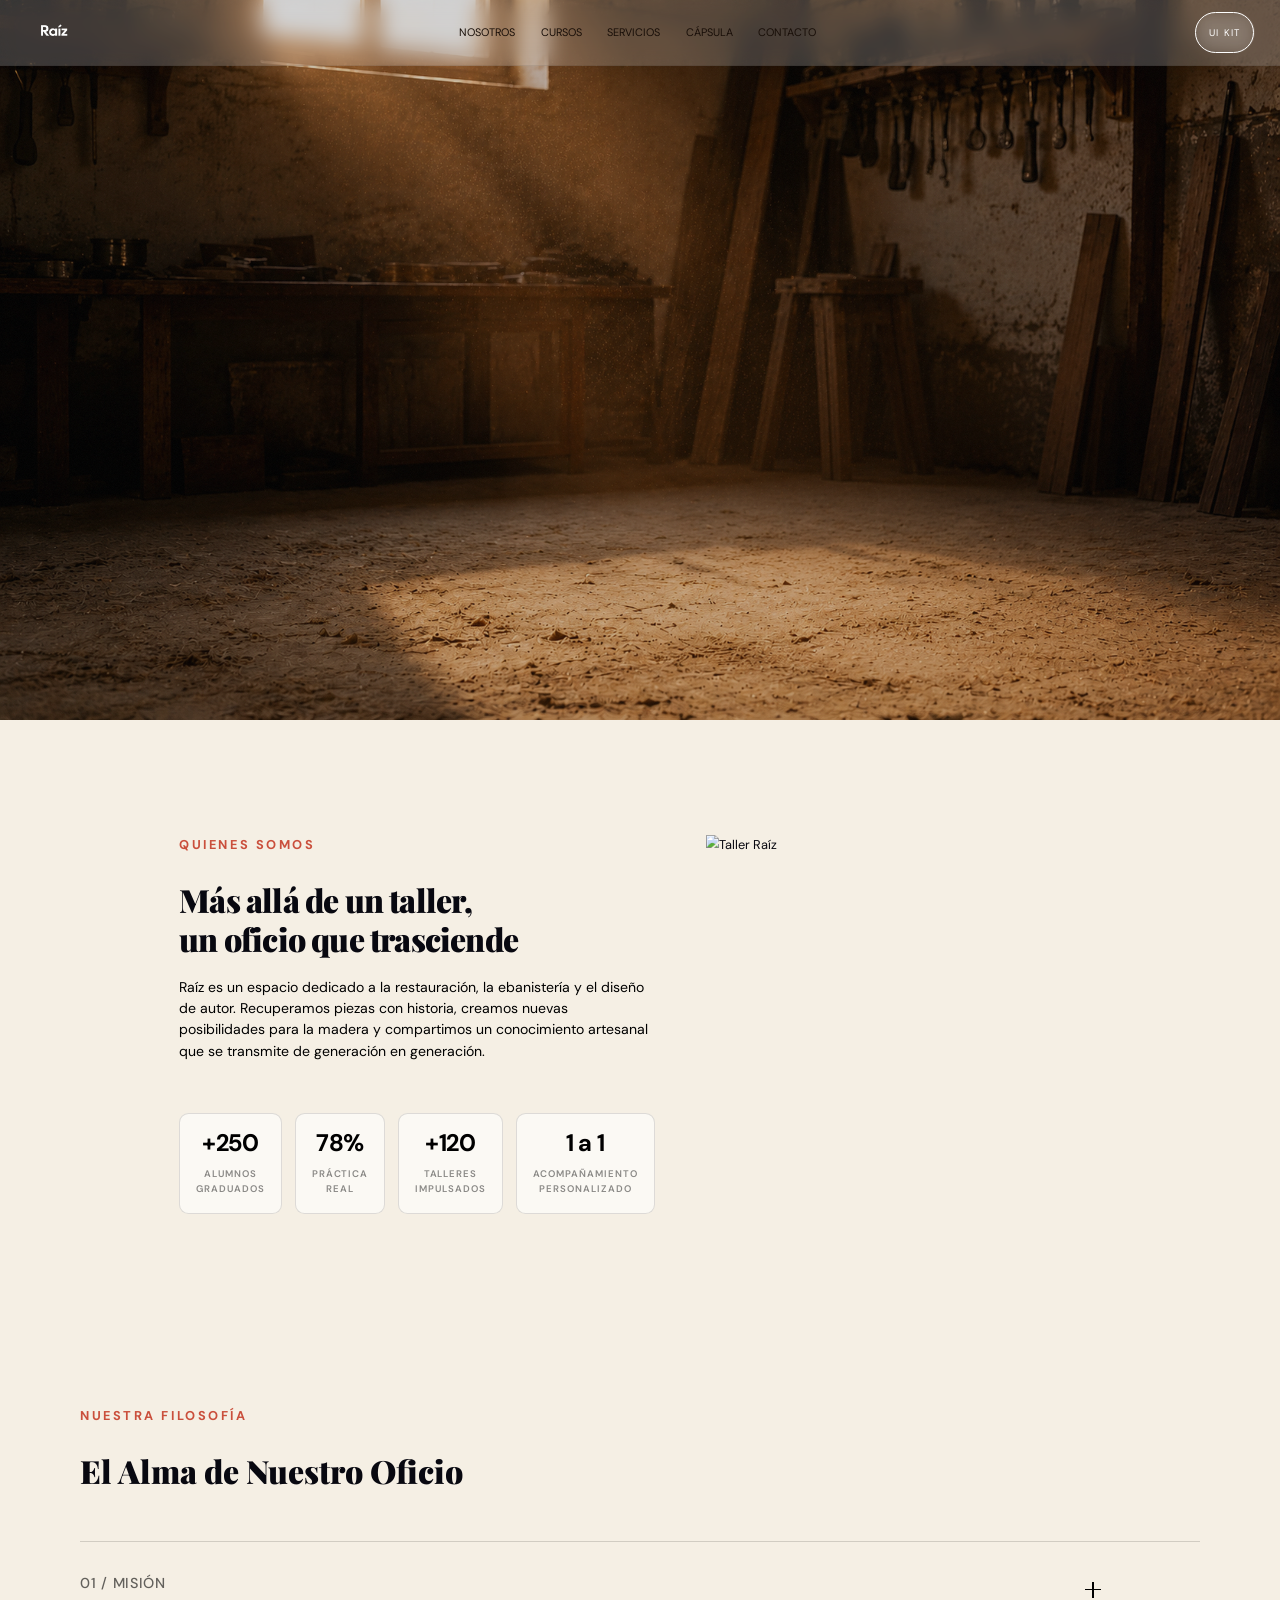
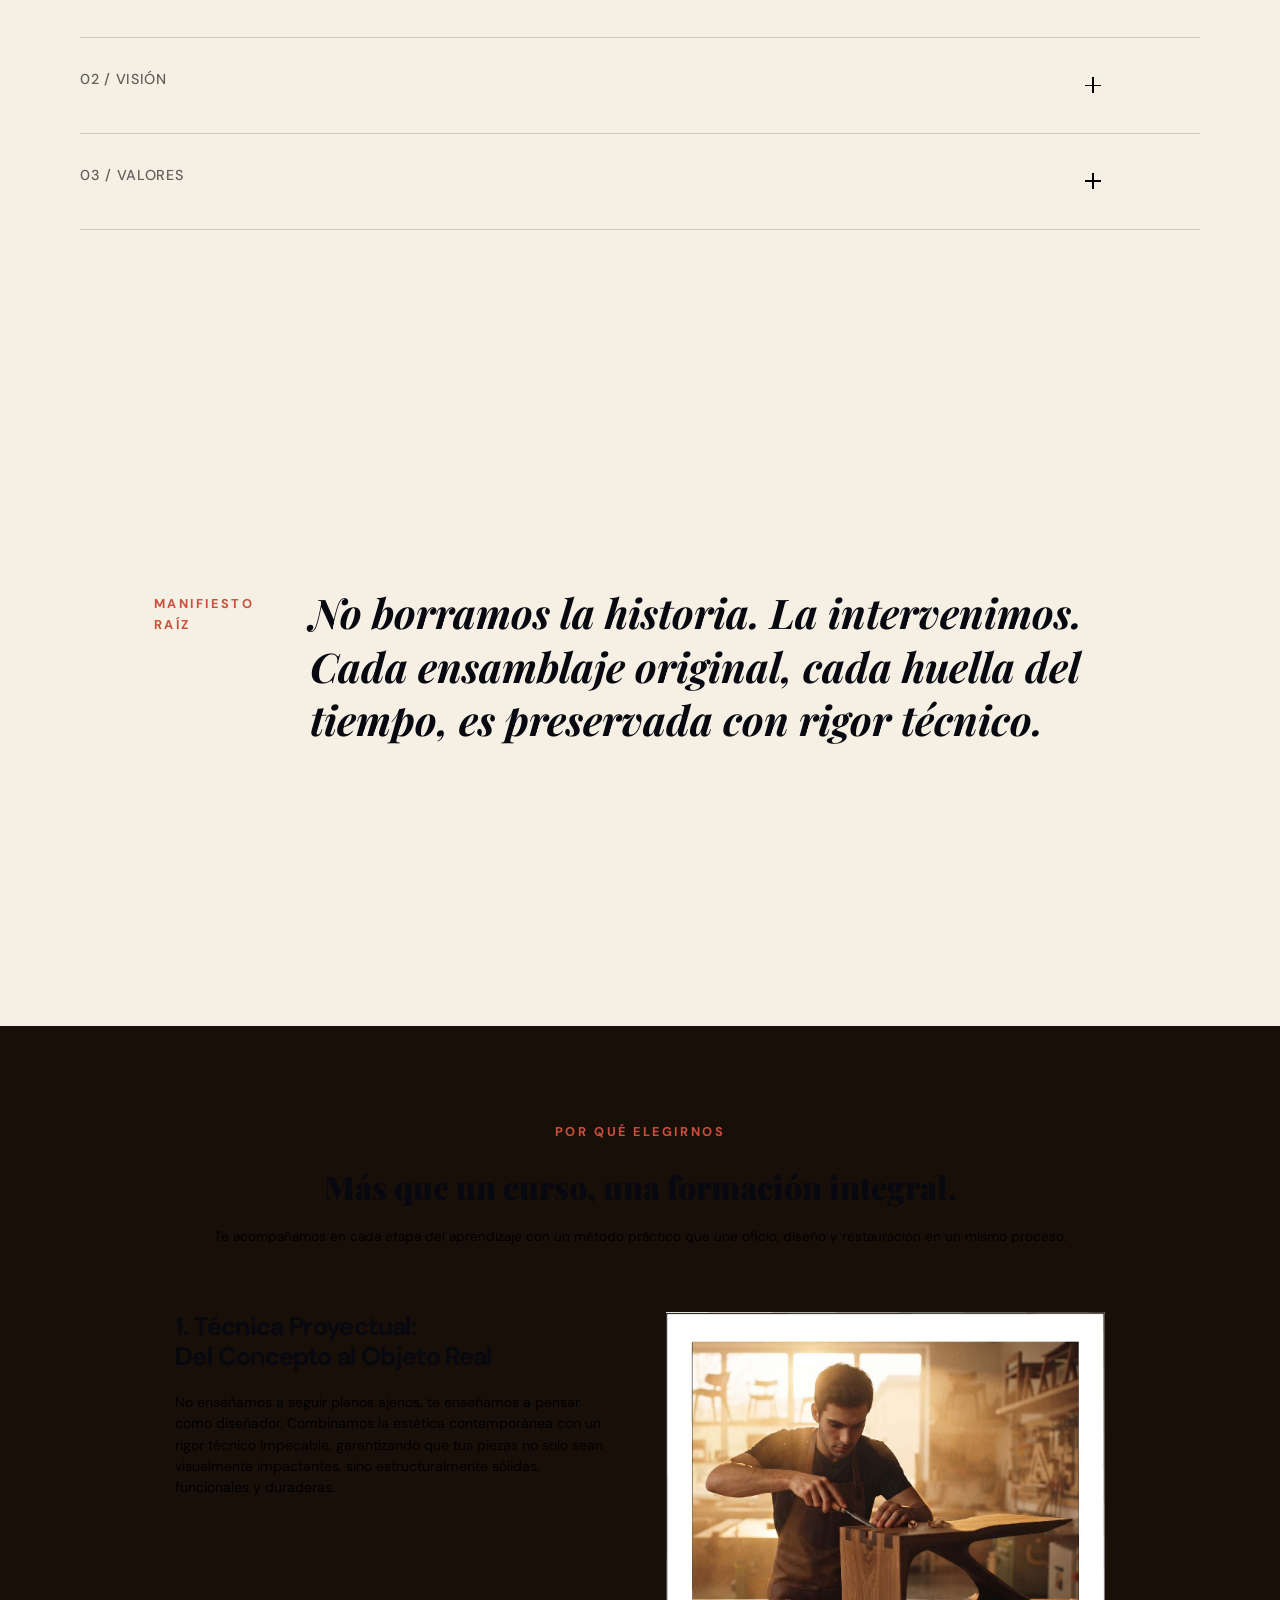
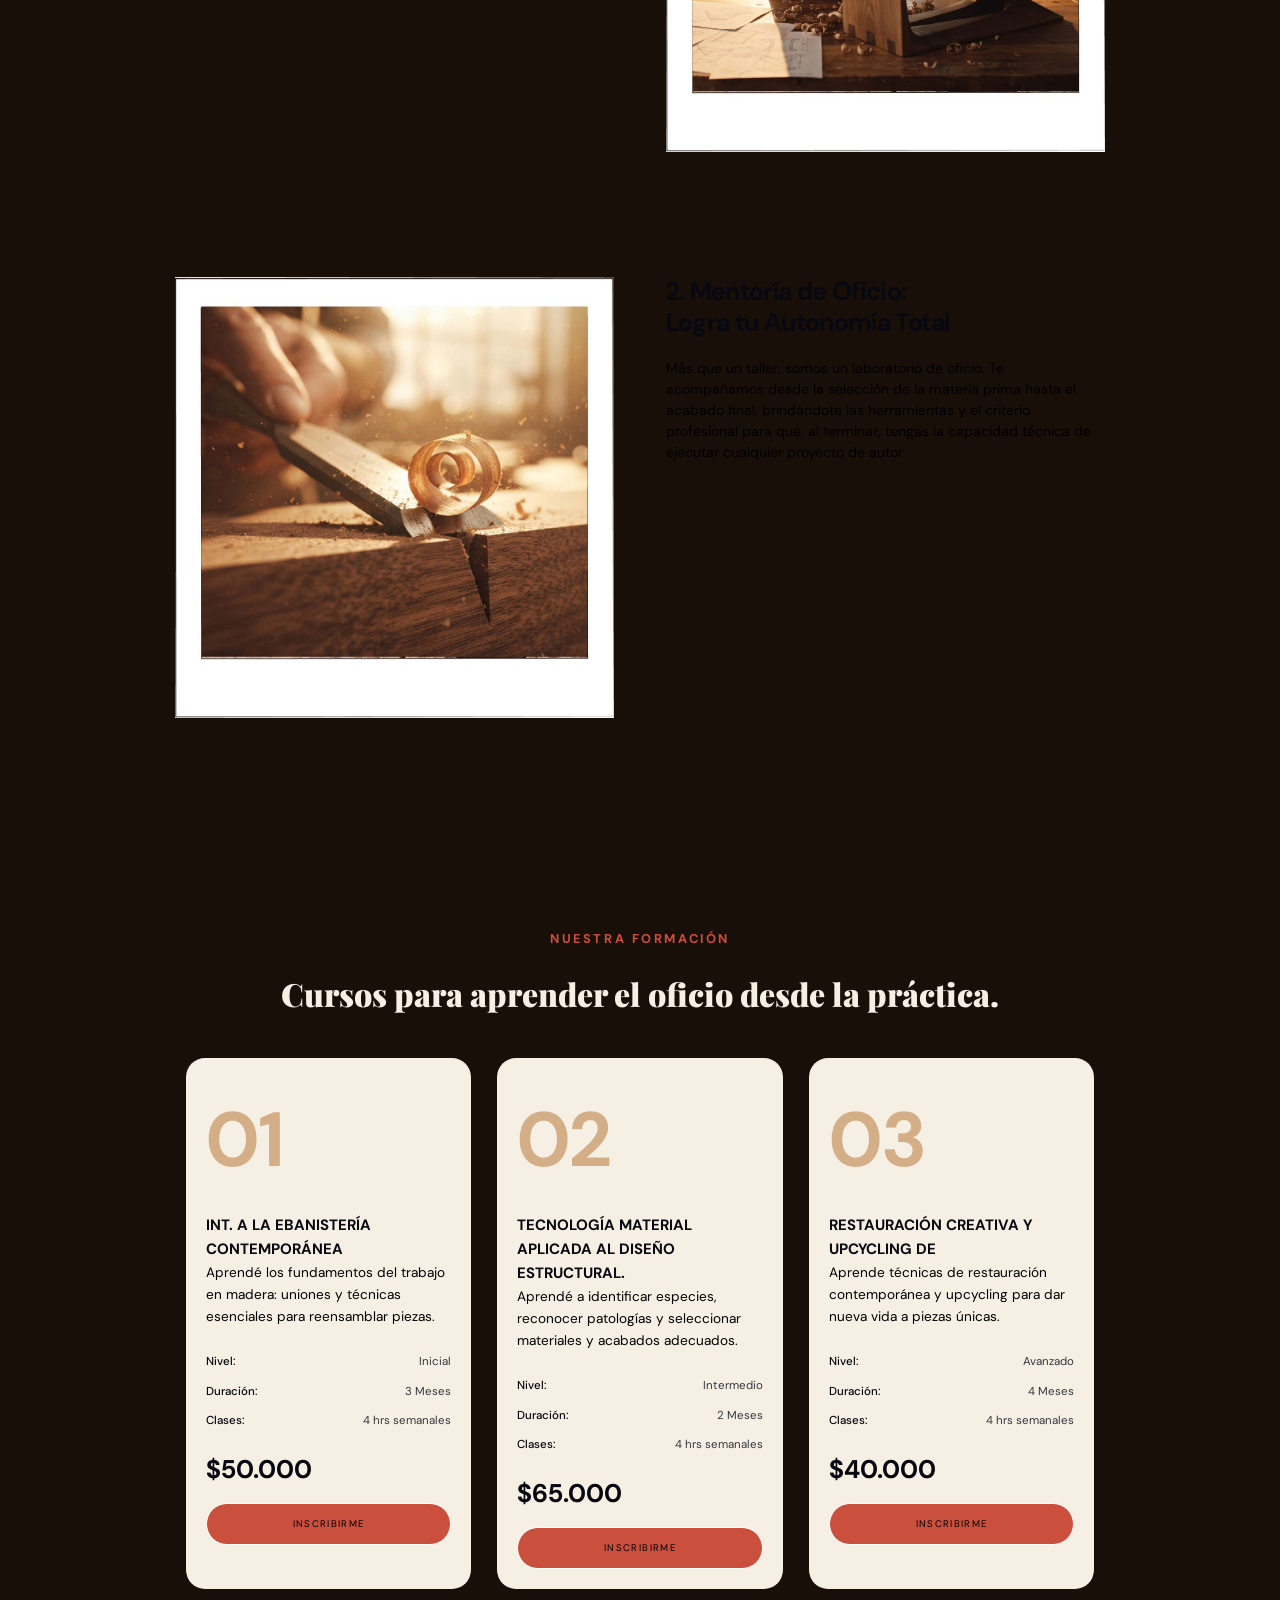
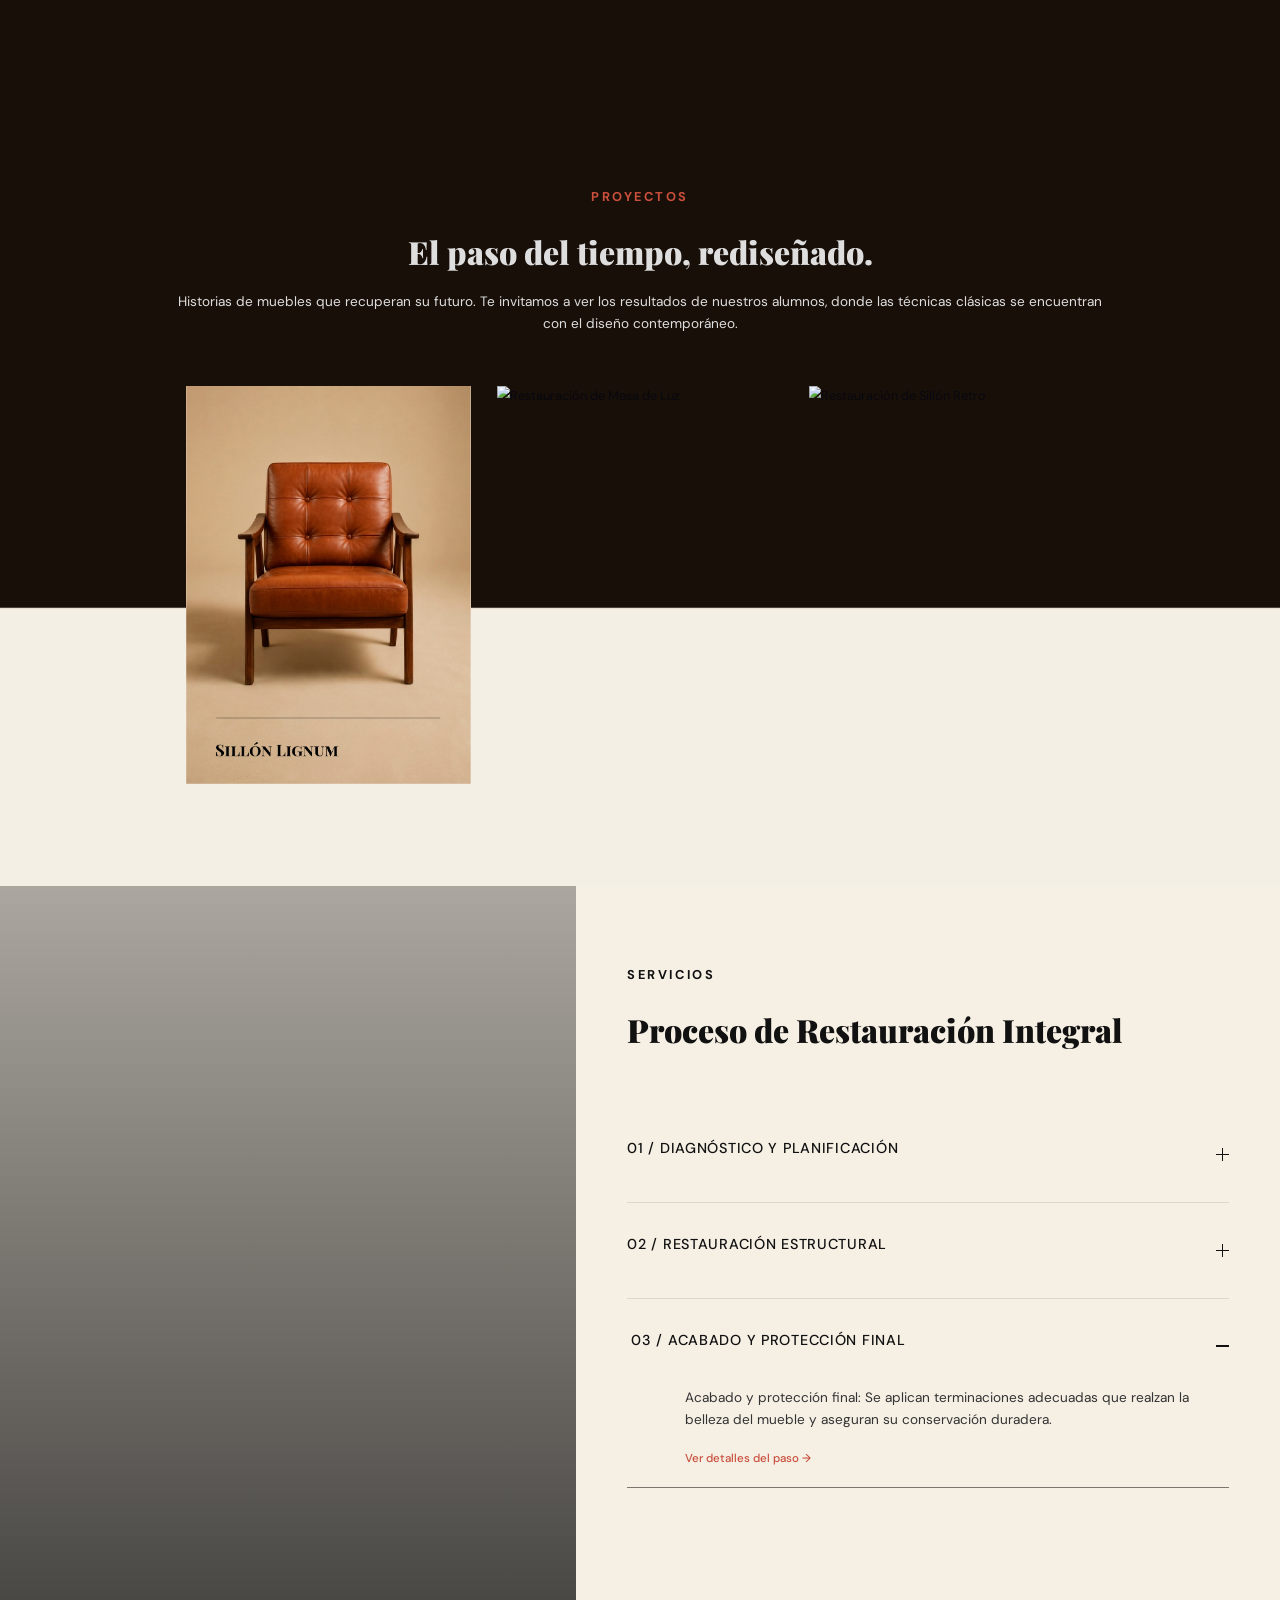
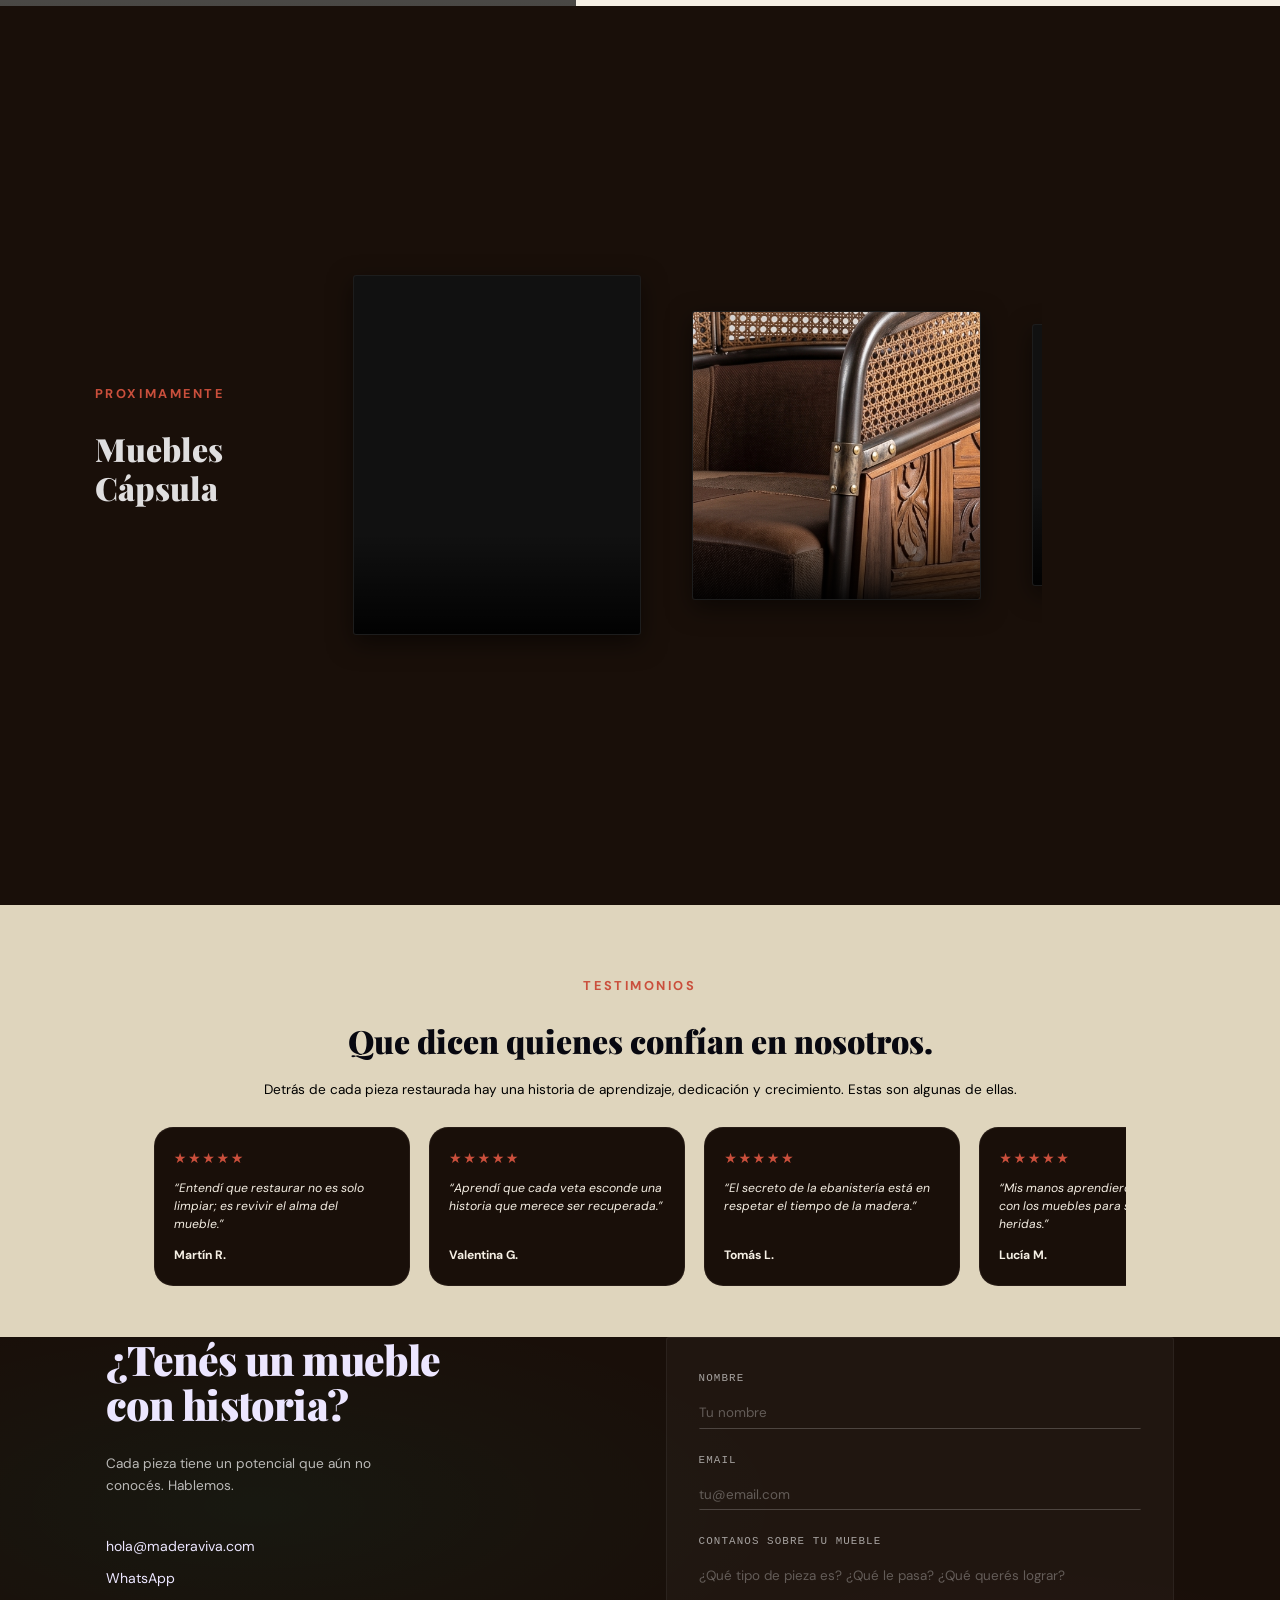
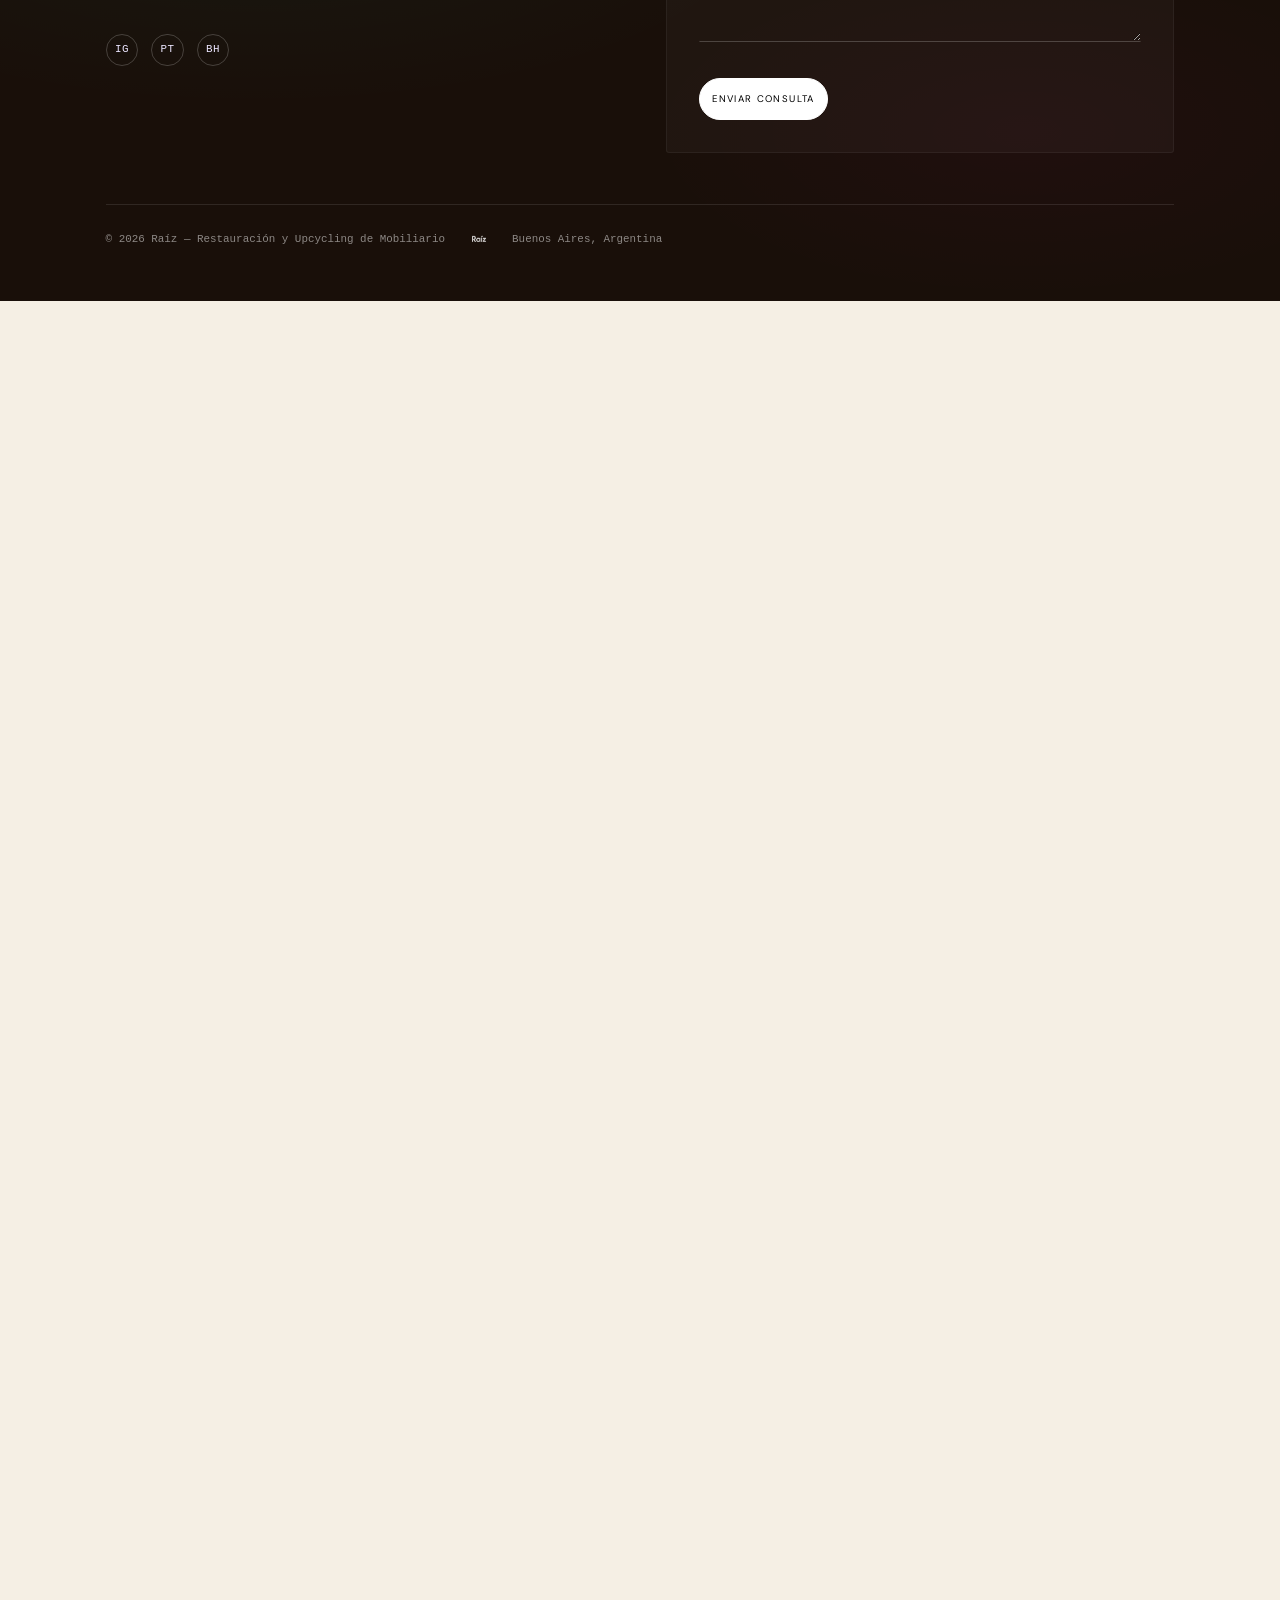
==== commit a6c1e6d8: "Sumando andooo" ====
--- a/index.html
+++ b/index.html
@@ -34,10 +34,11 @@
       </button>
 
       <div class="apex-nav-links">
-        <a href="#proceso">Proceso</a>
-        <a href="#restauracion">Restauración</a>
-        <a href="#capsula">Cápsula</a>
-        <a href="#faq">FAQ</a>
+        <a href="#nosotros">NOSOTROS</a>
+        <a href="#cursos">CURSOS</a>
+        <a href="#servicios">SERVICIOS</a>
+        <a href="#capsula">CÁPSULA</a>
+        <a href="#contacto">CONTACTO</a>
       </div>
 
       <a href="#capsula" class="btn btn-ghost">UI KIT</a>
@@ -85,27 +86,9 @@
   </section>
 
 
-  <!-- SECCIÓN 2: MANIFIESTO -->
-  <section class="section section-manifiesto" id="manifiesto">
-    <div class="container">
-      <div class="manifiesto-grid">
-        <div class="manifiesto-label">
-          <!--<span>02</span>-->
-
-          <span class="section-label">Manifiesto Raíz</span>
-
-        </div>
-        <div class="manifiesto-text">
-          <h2 class="manifiesto-quote js-text-reveal" id="manifestoQuote" style="opacity: 1;">No borramos la historia.
-            La intervenimos. Cada ensamblaje original, cada huella del tiempo, es preservada con rigor técnico.</h2>
-        </div>
-      </div>
-    </div>
-    <div class="manifiesto-deco" aria-hidden="true">HERENCIA</div>
-  </section>
-
-
-  <!--SECCIÓN 3: QUIENES SOMOS -->
+
+
+  <!--SECCIÓN : QUIENES SOMOS -->
 
 
   <section class="section section-verde" id="verde">
@@ -150,36 +133,118 @@
     </div>
   </section>
 
-  <!--
-  <section class="section section-verde" id="verde">
-    <div class="container grid-two">
-
-      <div class="stats-grid is-visible" data-reveal="">
-        <article>
-          <strong>+250</strong>
-          <span>Alumnos graduados</span>
-          <p>Son los alumnos graduados de Raíz que pasaron por el taller.</p>
-        </article>
-        <article>
-          <strong>78%</strong>
-          <span>Práctica real</span>
-          <p>Aplica los conocimientos en proyectos propios y profesionales.</p>
-        </article>
-        <article>
-          <strong>+120</strong>
-          <span>Emprendimientos</span>
-          <p>Emprendimientos y talleres impulsados por exalumnos.</p>
-        </article>
-        <article>
-          <strong>1 a 1</strong>
-          <span>Acompañamiento</span>
-          <p>Seguimiento personalizado durante todo el proceso de aprendizaje.</p>
-        </article>
-      </div>
-    </div>
-  </section>
-
-  -->
+
+  <!-- SECCIÓN : FILOSOFÍA-->
+
+  <section class="pi-inst-section" id="nosotros">
+    <div class="pi-inst-container">
+
+      <!-- Bloque de Título Principal -->
+      <div class="pi-inst-header">
+        <p class="section-label">Nuestra filosofía</p>
+        <h2 class="section-title">El Alma de Nuestro Oficio</h2>
+      </div>
+
+      <!-- Contenedor del Acordeón Desplegable -->
+      <div class="pi-inst-accordion">
+
+        <!-- Solapa 1 -->
+        <div class="pi-inst-item">
+          <button class="pi-inst-trigger" aria-expanded="false">
+            <span class="pi-inst-meta">01 / Misión</span>
+            <span class="pi-inst-icon"></span>
+          </button>
+          <div class="pi-inst-panel">
+            <div class="pi-inst-panel-content">
+              <div class="pi-inst-right">
+                <h3 class="pi-inst-pane-title">Nobleza Intervenida</h3>
+              </div>
+              <div class="pi-inst-left">
+                <p class="pi-inst-pane-desc">
+                  Rescatar y transmitir el oficio de la ebanistería clásica combinándolo con criterios de diseño
+                  contemporáneo y upcycling de autor. Formamos creadores capaces de dialogar con la madera, entender su
+                  historia y transformar materiales nobles en piezas de legado duradero.
+                </p>
+                <div class="pi-inst-pane-footer">Preservación · Oficio · Identidad</div>
+              </div>
+            </div>
+          </div>
+        </div>
+
+        <!-- Solapa 2 -->
+        <div class="pi-inst-item">
+          <button class="pi-inst-trigger" aria-expanded="false">
+            <span class="pi-inst-meta">02 / Visión</span>
+            <span class="pi-inst-icon"></span>
+          </button>
+          <div class="pi-inst-panel">
+            <div class="pi-inst-panel-content">
+              <div class="pi-inst-right">
+                <h3 class="pi-inst-pane-title">Vanguardia Heredada</h3>
+              </div>
+              <div class="pi-inst-left">
+                <p class="pi-inst-pane-desc">
+                  Ser la academia de referencia en Latinoamérica en la formación artesanal de precisión. Queremos
+                  consolidar una comunidad de diseñadores y artesanos que redefinan el lujo sustentable, demostrando que
+                  intervenir la historia del mobiliario es la forma más pura de diseño de vanguardia.
+                </p>
+                <div class="pi-inst-pane-footer">Comunidad · Vanguardia · Sustentabilidad</div>
+              </div>
+            </div>
+          </div>
+        </div>
+
+        <!-- Solapa 3 -->
+        <div class="pi-inst-item">
+          <button class="pi-inst-trigger" aria-expanded="false">
+            <span class="pi-inst-meta">03 / Valores</span>
+            <span class="pi-inst-icon"></span>
+          </button>
+          <div class="pi-inst-panel">
+            <div class="pi-inst-panel-content">
+              <div class="pi-inst-right">
+                <h3 class="pi-inst-pane-title">Oficio <br> Honesto</h3>
+              </div>
+              <div class="pi-inst-left">
+                <p class="pi-inst-pane-desc">
+                  Nos guían el respeto absoluto por el material, el valor del tiempo bien empleado, la precisión técnica
+                  y la honestidad constructiva. En la Academia Raíz creemos en ensuciarse las manos, compartir el
+                  conocimiento sin secretos y crear objetos con alma.
+                </p>
+                <div class="pi-inst-pane-footer">Respeto · Precisión · Honestidad</div>
+              </div>
+            </div>
+          </div>
+        </div>
+
+      </div>
+    </div>
+  </section>
+
+
+
+
+
+
+  <!-- SECCIÓN : MANIFIESTO -->
+  <section class="section section-manifiesto" id="manifiesto">
+    <div class="container">
+      <div class="manifiesto-grid">
+        <div class="manifiesto-label">
+          <!--<span>02</span>-->
+
+          <span class="section-label">Manifiesto Raíz</span>
+
+        </div>
+        <div class="manifiesto-text">
+          <h2 class="manifiesto-quote js-text-reveal" id="manifestoQuote" style="opacity: 1;">No borramos la historia.
+            La intervenimos. Cada ensamblaje original, cada huella del tiempo, es preservada con rigor técnico.</h2>
+        </div>
+      </div>
+    </div>
+    <div class="manifiesto-deco" aria-hidden="true">HERENCIA</div>
+  </section>
+
 
 
   <!-- SECCIÓN 5: DIFERENCIAL -->
@@ -202,13 +267,13 @@
         </p>
       </article>
       <div class="verde-image-container" data-reveal="" class="verde-image-wrapper">
-        <img src="assets/img_seccion_5.png" alt="Pieza estrucuturalmente solida">
+        <img src="assets/img_seccion_5.jpg" alt="Pieza estrucuturalmente solida">
       </div>
     </div>
 
     <div class="container grid-two grid-two--reverse-mobile" style="margin-top: 60px;">
       <div class="verde-image-container" data-reveal="" class="verde-image-wrapper">
-        <img src="assets/img_seccion_6.png" alt="la capacidad técnica de ejecutar cualquier proyecto de autor">
+        <img src="assets/img_seccion_6.jpg" alt="la capacidad técnica de ejecutar cualquier proyecto de autor">
       </div>
 
       <article class="intro-text" data-reveal="">
@@ -228,189 +293,8 @@
 
 
 
-  <!-- SECCIÓN 4: COMPROMISO VERDE -->
-
-  <section class="pi-inst-section" id="institucional">
-    <div class="pi-inst-container">
-
-      <!-- Bloque de Título Principal -->
-      <div class="pi-inst-header">
-        <p class="section-label">Nuestra filosofía</p>
-        <h2 class="section-title">El Alma de Nuestro Oficio</h2>
-      </div>
-
-      <!-- Contenedor del Acordeón Desplegable -->
-      <div class="pi-inst-accordion">
-
-        <!-- Solapa 1 -->
-        <div class="pi-inst-item">
-          <button class="pi-inst-trigger" aria-expanded="false">
-            <span class="pi-inst-meta">01 / Misión</span>
-            <span class="pi-inst-icon"></span>
-          </button>
-          <div class="pi-inst-panel">
-            <div class="pi-inst-panel-content">
-              <div class="pi-inst-right">
-                <h3 class="pi-inst-pane-title">Nobleza Intervenida</h3>
-              </div>
-              <div class="pi-inst-left">
-                <p class="pi-inst-pane-desc">
-                  Rescatar y transmitir el oficio de la ebanistería clásica combinándolo con criterios de diseño
-                  contemporáneo y upcycling de autor. Formamos creadores capaces de dialogar con la madera, entender su
-                  historia y transformar materiales nobles en piezas de legado duradero.
-                </p>
-                <div class="pi-inst-pane-footer">Preservación · Oficio · Identidad</div>
-              </div>
-            </div>
-          </div>
-        </div>
-
-        <!-- Solapa 2 -->
-        <div class="pi-inst-item">
-          <button class="pi-inst-trigger" aria-expanded="false">
-            <span class="pi-inst-meta">02 / Visión</span>
-            <span class="pi-inst-icon"></span>
-          </button>
-          <div class="pi-inst-panel">
-            <div class="pi-inst-panel-content">
-              <div class="pi-inst-right">
-                <h3 class="pi-inst-pane-title">Vanguardia Heredada</h3>
-              </div>
-              <div class="pi-inst-left">
-                <p class="pi-inst-pane-desc">
-                  Ser la academia de referencia en Latinoamérica en la formación artesanal de precisión. Queremos
-                  consolidar una comunidad de diseñadores y artesanos que redefinan el lujo sustentable, demostrando que
-                  intervenir la historia del mobiliario es la forma más pura de diseño de vanguardia.
-                </p>
-                <div class="pi-inst-pane-footer">Comunidad · Vanguardia · Sustentabilidad</div>
-              </div>
-            </div>
-          </div>
-        </div>
-
-        <!-- Solapa 3 -->
-        <div class="pi-inst-item">
-          <button class="pi-inst-trigger" aria-expanded="false">
-            <span class="pi-inst-meta">03 / Valores</span>
-            <span class="pi-inst-icon"></span>
-          </button>
-          <div class="pi-inst-panel">
-            <div class="pi-inst-panel-content">
-              <div class="pi-inst-right">
-                <h3 class="pi-inst-pane-title">Oficio <br> Honesto</h3>
-              </div>
-              <div class="pi-inst-left">
-                <p class="pi-inst-pane-desc">
-                  Nos guían el respeto absoluto por el material, el valor del tiempo bien empleado, la precisión técnica
-                  y la honestidad constructiva. En la Academia Raíz creemos en ensuciarse las manos, compartir el
-                  conocimiento sin secretos y crear objetos con alma.
-                </p>
-                <div class="pi-inst-pane-footer">Respeto · Precisión · Honestidad</div>
-              </div>
-            </div>
-          </div>
-        </div>
-
-      </div>
-    </div>
-  </section>
-
-
-
-
-  <!--SECCIÓN: SERVICIOS-->
-  <section class="section section-proceso-integral" id="proceso-integral">
-    <div class="pi-container">
-
-      <!-- Columna Izquierda: Imagen Variable -->
-      <div class="pi-left-col">
-        <div class="pi-left-col">
-          <div class="pi-image-wrapper">
-            <video src="assets/video_3.mp4" class="bg-image active" id="pi-img-0" autoplay loop muted
-              playsinline></video>
-
-            <video src="assets/video_1.mp4" class="bg-image" id="pi-img-1" autoplay loop muted playsinline></video>
-
-            <video src="assets/video_2.mp4" class="bg-image" id="pi-img-2" autoplay loop muted playsinline></video>
-
-            <div class="pi-bg-overlay"></div>
-          </div>
-        </div>
-      </div>
-
-      <!-- Columna Derecha: Contenido y Solapas Desplegables -->
-      <div class="pi-right-col">
-
-        <div class="Ttl attr-en-underline color-only-white is-on">
-          <h2 class="section-title" style="color: #dfdedf;">
-            Proceso de Restauración Integral
-          </h2>
-        </div>
-
-        <div class="pi-tabs-container">
-
-          <div class="pi-tab-item" data-step="0">
-            <button class="pi-tab-trigger" aria-expanded="false">
-              <h3 class="pi-inst-meta" style="color: #dfdedf;">
-                01 / Diagnóstico y Planificación</h3>
-              <span class="pi-tab-icon"></span>
-            </button>
-            <div class="pi-tab-content">
-              <div class="pi-tab-content-inner">
-                <p>Se inspecciona cuidadosamente el mueble para identificar daños, materiales originales y necesidades
-                  específicas de restauración.</p>
-              </div>
-            </div>
-          </div>
-
-          <div class="pi-tab-item" data-step="1">
-            <button class="pi-tab-trigger" aria-expanded="false">
-              <h3 class="pi-inst-meta" style="color: #dfdedf;">
-                02 / Restauración estructural</h3>
-              <span class="pi-tab-icon"></span>
-            </button>
-            <div class="pi-tab-content">
-              <div class="pi-tab-content-inner">
-                <p class="pi-inst-pane-desc">Restauración estructural y tratamiento de superficies: Se reparan uniones y
-                  elementos deteriorados,
-                  preparando la superficie para recuperar su integridad y apariencia.</p>
-                <a href="#proceso-cursos" class="pi-tab-link">Ver
-                  detalles del paso →</a>
-              </div>
-            </div>
-          </div>
-
-          <div class="pi-tab-item active" data-step="2">
-            <button class="pi-tab-trigger" aria-expanded="true">
-              <h3 class="pi-inst-meta" style="color: #dfdedf;">
-                03 / Acabado y protección final</h3>
-              <span class="pi-tab-icon"></span>
-            </button>
-            <div class="pi-tab-content">
-              <div class="pi-tab-content-inner">
-                <p class="pi-inst-pane-desc">Acabado y protección final: Se aplican terminaciones adecuadas que realzan
-                  la belleza del mueble y
-                  aseguran su conservación duradera.</p>
-                <a href="#proceso-cursos" class="pi-tab-link">Ver
-                  detalles del paso →</a>
-              </div>
-            </div>
-          </div>
-
-        </div>
-
-      </div>
-
-
-    </div>
-
-    </div>
-    </div>
-  </section>
-
-
   <!-- SECCIÓN 6: CURSOS -->
-  <section class="section section-proceso" id="proceso-cursos">
+  <section class="section section-proceso" id="Cursos">
     <div class="container">
       <div class="proceso-header">
         <!--
@@ -424,11 +308,9 @@
         <div class="cursos-grid">
           <div class="curso-card visible">
             <div class="curso-num">01</div>
-            <video src="assets/video_1.mp4" class="curso-img" autoplay loop muted playsinline></video>
-            <h3 class="curso-name">Curso de: Introducción a la Ebanistería
-              contemporánea</h3>
-            <div class="curso-desc">Aprendé los fundamentos del trabajo en madera: uniones
-              y técnicas esenciales para reensamblar piezas dañadas.</div>
+            <h3 cclass="section-title-2">INT. A LA EBANISTERÍA CONTEMPORÁNEA</h3>
+            <div class="pi-inst-pane-desc">Aprendé los fundamentos del trabajo en madera: uniones
+              y técnicas esenciales para reensamblar piezas.</div>
             <div>
               <ul class="curso-features-list">
                 <li class="curso-feature-item">
@@ -449,10 +331,9 @@
           </div>
           <div class="curso-card visible">
             <div class="curso-num">02</div>
-            <video src="assets/video_3.mp4" class="curso-img" autoplay loop muted playsinline></video>
-            <h3 class="curso-name">Curso de: Materiales y Tecnología de la Madera
+            <h3 class="section-title-2"> TECNOLOGÍA MATERIAL APLICADA AL DISEÑO ESTRUCTURAL.
             </h3>
-            <div class="curso-desc">Aprendé a identificar especies, reconocer patologías y
+            <div class="pi-inst-pane-desc">Aprendé a identificar especies, reconocer patologías y
               seleccionar materiales y acabados adecuados.</div>
             <div>
               <ul class="curso-features-list">
@@ -474,11 +355,11 @@
           </div>
           <div class="curso-card visible">
             <div class="curso-num">03</div>
-            <video src="assets/video_2.mp4" class="curso-img" autoplay loop muted playsinline></video>
-            <h3 class="curso-name">Curso de: Restauración Integral</h3>
-            <div class="curso-desc">Dominá el proceso completo de restauración, desde el
-              diagnóstico de la pieza hasta las reparaciones y los acabados finales.</div>
+            <h3 class="section-title-2">RESTAURACIÓN CREATIVA Y UPCYCLING DE</h3>
+            <div class="pi-inst-pane-desc">Aprende técnicas de restauración contemporánea y upcycling para dar nueva
+              vida a piezas únicas. </div>
             <div>
+
               <ul class="curso-features-list">
                 <li class="curso-feature-item">
                   <strong>Nivel:</strong> <span>Avanzado</span>
@@ -498,165 +379,146 @@
           </div>
         </div>
       </div>
-      <!--DEJO ACÁ LAS CARDS -->
-      <!--
-      <div class="proceso-steps">
-        <div class="proceso-step" data-step="01">
-          <div class="paso-numero">01</div>
-          <div class="paso-icono">&#9650;</div>
-          <h3 class="paso-titulo">Diagnóstico</h3>
-          <p class="paso-desc">Radiografía estructural del mueble. Identificamos patologías, ensamblajes débiles y el
-            potencial oculto de cada pieza.</p>
-        </div>
-        <div class="proceso-connector" aria-hidden="true"></div>
-        <div class="proceso-step" data-step="02">
-          <div class="paso-numero">02</div>
-          <div class="paso-icono">&#9632;</div>
-          <h3 class="paso-titulo">Reparación Estructural</h3>
-          <p class="paso-desc">Ensamblajes tradicionales de carpintería fina. Devolvemos la integridad de carga con
-            técnicas centenarias verificadas.</p>
-        </div>
-        <div class="proceso-connector" aria-hidden="true"></div>
-        <div class="proceso-step" data-step="03">
-          <div class="paso-numero">03</div>
-          <div class="paso-icono">&#9679;</div>
-          <h3 class="paso-titulo">Rediseño Estético</h3>
-          <p class="paso-desc">Paletas vibrantes, acabados protectores y decisiones visuales que convierten el mueble en
-            una pieza de autor irrepetible.</p>
-        </div>
-      </div>
-      -->
-    </div>
-  </section>
-
-
-
-
-  <!-- SECCIÓN 4: TRANSICIÓN DE CONTRASTE -->
-  <!--
-  <section class="section section-transicion" id="transicion">
-    <div class="transicion-inner">
-      <p class="transicion-text" id="transicionText">La madera no muere.<br /><span
-          class="transicion-accent">Muta.</span></p>
-    </div>
-  </section>
-
--->
-
-  <!-- SECCIÓN 5: SERVICIO DE RESTAURACIÓN INTEGRAL -->
-  <section class="section section-restauracion" id="restauracion" style="background: transparent;">
-
-    <!-- SLIDER BACKGROUND -->
-    <div class="restauracion-bg-wrapper swiper bg-swiper"
-      style="position: absolute; top: -10%; left: 0; width: 100%; height: 120%; z-index: 0; pointer-events: none;">
-      <div class="swiper-wrapper">
-        <div class="swiper-slide">
-          <video autoplay loop muted playsinline class="restauracion-bg-img"
-            style="width: 100%; height: 100%; object-fit: cover;">
-            <source src="assets/video_6.mp4" type="video/mp4">
-            Su navegador no soporta video.
-          </video>
-        </div>
-        <div class="swiper-slide">
-          <video autoplay loop muted playsinline class="restauracion-bg-img"
-            style="width: 100%; height: 100%; object-fit: cover;">
-            <source src="assets/video_5.mp4" type="video/mp4">
-            Su navegador no soporta video.
-          </video>
-        </div>
-        <div class="swiper-slide">
-          <video autoplay loop muted playsinline class="restauracion-bg-img"
-            style="width: 100%; height: 100%; object-fit: cover;">
-            <source src="assets/video_4.mp4" type="video/mp4">
-            Su navegador no soporta video.
-          </video>
-        </div>
-      </div>
-    </div>
-
-    <div class="restauracion-overlay"
-      style="position: absolute; inset: 0; background: transparent; z-index: 1; pointer-events: none;"></div>
-
-    <div class="container" style="position: relative; z-index: 2; margin-top: 60px;">
-      <div class="hero-content">
-        <!--<span class="hero-eyebrow" id="heroEyebrow">Ebanistería · Restauración · Suprarreciclaje</span>-->
-        <h1 class="hero-title" id="heroTitle">
-          <!-- <span class="hero-line">Transformá muebles.</span> -->
-          <!--<span class="hero-line hero-line--accent">roto,</span>-->
-          <span class="hero-line">Resultados
-            que hablan por sí solos</span>
-        </h1>
-
-      </div>
-
-      <!-- CONTROLES CUSTOM (DEBAJO DEL TEXTO, CON BASTANTE MARGEN SUPERIOR) -->
-      <div style="margin-top: 16rem; padding-bottom: 2rem;">
-        <div class="styles_carousel-actions__pmCli" style="display: flex; align-items: center; gap: 1rem;">
-          <button id="bg-prev"
-            class="styles_carousel-arrow-button__1CEQT styles_carousel-arrow-button--size-small__ISIKG styles_carousel-arrow-button--theme-dark__KZRwA"
-            style="width: 44px; height: 44px; border-radius: 50%; border: 1px solid rgba(255, 255, 255, 0.4); display: flex; align-items: center; justify-content: center; background: rgba(255, 255, 255, 0.08); cursor: pointer; transition: 0.3s;">
-            <svg xmlns="http://www.w3.org/2000/svg" fill="none" viewBox="0 0 9 16" width="9" height="16"
-              class="styles_icon__V30uV">
-              <path stroke="#ffffff" stroke-width="1.5" stroke-linecap="round" d="M8 1 1.169 7.831 8 14.663"></path>
-            </svg>
-          </button>
-
-          <div class="styles_embla__progress__e6Jwl"
-            style="width: 120px; height: 2px; background: rgba(255,255,255,0.2); position: relative; overflow: hidden; border-radius: 2px;">
-            <div id="bg-progress" class="styles_embla__progress__bar__QRdqC"
-              style="position: absolute; top: 0; left: 0; height: 100%; width: 100%; background: #133073; transform: translate3d(-100%, 0px, 0px); transition: transform 0.3s ease;">
-            </div>
-          </div>
-
-          <button id="bg-next"
-            class="styles_carousel-arrow-button__1CEQT styles_carousel-arrow-button--size-small__ISIKG styles_carousel-arrow-button--theme-dark__KZRwA"
-            style="width: 44px; height: 44px; border-radius: 50%; border: 1px solid rgba(255, 255, 255, 0.4); display: flex; align-items: center; justify-content: center; background: rgba(255, 255, 255, 0.08); cursor: pointer; transition: 0.3s;">
-            <svg xmlns="http://www.w3.org/2000/svg" fill="none" viewBox="0 0 9 16" width="9" height="16"
-              class="styles_icon__V30uV">
-              <path stroke="#ffffff" stroke-width="1.5" stroke-linecap="round" d="m1 1 6.831 6.831L1 14.663"></path>
-            </svg>
-          </button>
-        </div>
-      </div>
-
-      <!-- SLIDER BEFORE / AFTER -->
-
-      <!--
-      <div class="slider-wrapper" id="sliderWrapper">
-        <div class="slider-container" id="beforeAfterSlider">
-          <div class="slider-before" id="sliderBefore">
-            <img src="assets/img1.png" alt="Mueble antes de la restauración: silla antigua con deterioro visible"
-              class="slider-img" loading="lazy" />
-            <span class="slider-label slider-label--before">Antes</span>
-          </div>
-          <div class="slider-after" id="sliderAfter">
-            <img src="assets/img2.png" alt="Mueble después de la restauración: pieza contemporánea con acabado vibrante"
-              class="slider-img" loading="lazy" />
-            <span class="slider-label slider-label--after">Después</span>
-          </div>
-          <div class="slider-handle" id="sliderHandle">
-            <div class="handle-line"></div>
-            <div class="handle-btn">
-              <svg width="24" height="24" viewBox="0 0 24 24" fill="none" aria-hidden="true">
-                <path d="M8 12H16M8 12L5 9M8 12L5 15M16 12L19 9M16 12L19 15" stroke="currentColor" stroke-width="2"
-                  stroke-linecap="round" />
-              </svg>
-            </div>
-          </div>
-        </div>
-        <p class="slider-hint">← Arrastra para comparar →</p>
-      </div>
-
-      <div class="restauracion-cta">
-        <a href="#contacto" class="btn btn-primary btn-large">Solicitar Consulta</a>
-        <div class="restauracion-stat">
-          <span class="stat-num" data-target="127">0</span>
-          <span class="stat-label">Piezas restauradas</span>
-        </div>
-      </div>
-    </div> 
-
-    -->
+
+    </div>
+  </section>
+
+
+
+  <!--SECCIÓN PROYECTOS ANTES Y DESPÚES -->
+
+
+  <section class="section section-verde" id="proceso-restauracion">
+    <div class="container">
+
+      <!-- Encabezado de la Sección -->
+      <div class="proceso-header">
+        <span class="section-label">PROYECTOS</span>
+        <h2 class="section-title" style="color: #dfdedf;">El paso del tiempo, rediseñado.</h2>
+        <p class="pi-inst-pane-desc" style="color: #dfdedf;">
+          Historias de muebles que recuperan su futuro. Te invitamos a ver los resultados de nuestros alumnos,
+          donde las técnicas clásicas se encuentran con el diseño contemporáneo.
+        </p>
+      </div>
+
+      <!-- Grilla de 4 Imágenes con Intercambio (Hover / Tap) -->
+      <div class="cursos-grid">
+
+        <div>
+          <img class="hero-marquee-img hero-swap" src="assets/resultado_1.jpg" data-new="assets/resultado_1.jpg"
+            data-old="assets/resultado_1b.jpg" alt="Restauración de Silla Japandi" loading="lazy">
+        </div>
+
+        <div>
+          <img class="hero-marquee-img hero-swap" src="assets/resultado_2.png" data-new="assets/resultado_2.jpg"
+            data-old="assets/resultado_2b.jpg" alt="Restauración de Mesa de Luz" loading="lazy">
+        </div>
+
+        <div>
+          <img class="hero-marquee-img hero-swap" src="assets/resultado_3.png" data-new="assets/resultado_3.jpg"
+            data-old="assets/resultado_3b.jpg" alt="Restauración de Sillón Retro" loading="lazy">
+        </div>
+
+
+
+      </div>
+
+    </div>
+  </section>
+
+
+
+  <!--SECCIÓN: SERVICIOS-->
+  <section class="section section-proceso-integral" id="proceso-integral">
+    <div class="pi-container">
+
+      <!-- Columna Izquierda: Imagen Variable -->
+      <div class="pi-left-col">
+        <div class="pi-left-col">
+          <div class="pi-image-wrapper">
+            <video src="assets/video_3.mp4" class="bg-image active" id="pi-img-0" autoplay loop muted
+              playsinline></video>
+
+            <video src="assets/video_1.mp4" class="bg-image" id="pi-img-1" autoplay loop muted playsinline></video>
+
+            <video src="assets/video_2.mp4" class="bg-image" id="pi-img-2" autoplay loop muted playsinline></video>
+
+            <div class="pi-bg-overlay"></div>
+          </div>
+        </div>
+      </div>
+
+      <!-- Columna Derecha: Contenido y Solapas Desplegables -->
+      <div class="pi-right-col">
+
+        <div class="Ttl attr-en-underline color-only-white is-on">
+
+          <p class="section-label" style="color: #111;">SERVICIOS</p>
+
+          <h2 class="section-title" style="color: #111;">
+            Proceso de Restauración Integral
+          </h2>
+        </div>
+
+        <div class="pi-tabs-container">
+
+          <div class="pi-tab-item" data-step="0">
+            <button class="pi-tab-trigger" aria-expanded="false">
+              <h3 class="pi-inst-meta" style="color: #111;">
+                01 / Diagnóstico y Planificación</h3>
+              <span class="pi-tab-icon"></span>
+            </button>
+            <div class="pi-tab-content">
+              <div class="pi-tab-content-inner">
+                <p>Se inspecciona cuidadosamente el mueble para identificar daños, materiales originales y necesidades
+                  específicas de restauración.</p>
+              </div>
+            </div>
+          </div>
+
+          <div class="pi-tab-item" data-step="1">
+            <button class="pi-tab-trigger" aria-expanded="false">
+              <h3 class="pi-inst-meta" style="color: #111;">
+                02 / Restauración estructural</h3>
+              <span class="pi-tab-icon"></span>
+            </button>
+            <div class="pi-tab-content">
+              <div class="pi-tab-content-inner">
+                <p class="pi-inst-pane-desc">Restauración estructural y tratamiento de superficies: Se reparan uniones y
+                  elementos deteriorados,
+                  preparando la superficie para recuperar su integridad y apariencia.</p>
+                <a href="#proceso-cursos" class="pi-tab-link">Ver
+                  detalles del paso →</a>
+              </div>
+            </div>
+          </div>
+
+          <div class="pi-tab-item active" data-step="2">
+            <button class="pi-tab-trigger" aria-expanded="true">
+              <h3 class="pi-inst-meta" style="color: #111;">
+                03 / Acabado y protección final</h3>
+              <span class="pi-tab-icon"></span>
+            </button>
+            <div class="pi-tab-content">
+              <div class="pi-tab-content-inner">
+                <p class="pi-inst-pane-desc">Acabado y protección final: Se aplican terminaciones adecuadas que realzan
+                  la belleza del mueble y
+                  aseguran su conservación duradera.</p>
+                <a href="#proceso-cursos" class="pi-tab-link">Ver
+                  detalles del paso →</a>
+              </div>
+            </div>
+          </div>
+
+        </div>
+
+      </div>
+
+
+    </div>
+
+    </div>
+    </div>
   </section>
 
 
@@ -1080,51 +942,60 @@
   </section>
 
   <!-- SECCIÓN 12: FOOTER / CTA ARQUITECTÓNICO -->
+
   <section class="section section-footer" id="contacto">
     <div class="footer-gradient" aria-hidden="true"></div>
     <div class="container footer-container">
       <div class="footer-content">
+
+        <!-- Bloque Izquierdo: Info de Marca y Enlaces -->
         <div class="footer-left">
-          <h2 class="footer-title">¿Tenés un mueble<br />con historia?</h2>
-          <p class="pi-inst-pane-desc">Cada pieza tiene un potencial que aún no conocés. Hablemos.</p>
+          <h2 class="footer-title">¿Tenés un mueble<br>con historia?</h2>
+          <p class="footer-desc">Cada pieza tiene un potencial que aún no conocés. Hablemos.</p>
+
           <div class="footer-contact-info">
-            <a href="mailto:hola@maderviva.com" class="footer-link">hola@maderaviva.com</a>
-            <a href="https://wa.me/5491100000000" class="footer-link" target="_blank" rel="noopener">WhatsApp</a>
-          </div>
+            <a href="mailto:hola@maderaviva.com" class="footer-link">hola@maderaviva.com</a>
+            <a href="https://wa.me/5491100000000" class="footer-link" target="_blank"
+              rel="noopener noreferrer">WhatsApp</a>
+          </div>
+
           <div class="footer-social">
             <a href="#" aria-label="Instagram">IG</a>
             <a href="#" aria-label="Pinterest">PT</a>
             <a href="#" aria-label="Behance">BH</a>
           </div>
         </div>
+
+        <!-- Bloque Derecho: Formulario de Contacto -->
         <div class="footer-right">
           <form class="footer-form" id="footerForm" novalidate>
             <div class="form-group">
               <label for="formNombre">Nombre</label>
-              <input type="text" id="formNombre" name="nombre" placeholder="Tu nombre" required />
+              <input type="text" id="formNombre" name="nombre" placeholder="Tu nombre" required>
             </div>
             <div class="form-group">
               <label for="formEmail">Email</label>
-              <input type="email" id="formEmail" name="email" placeholder="tu@email.com" required />
+              <input type="email" id="formEmail" name="email" placeholder="tu@email.com" required>
             </div>
             <div class="form-group">
               <label for="formMensaje">Contanos sobre tu mueble</label>
               <textarea id="formMensaje" name="mensaje" rows="4"
                 placeholder="¿Qué tipo de pieza es? ¿Qué le pasa? ¿Qué querés lograr?" required></textarea>
             </div>
-            <a href="detalle.html" class="btn btn-primary">Enviar consulta</a>
+            <button type="submit" class="btn btn-primary">Enviar consulta</button>
           </form>
         </div>
-      </div>
-
+
+      </div>
+
+      <!-- Pie de Página Inferior -->
       <div class="footer-bottom">
         <footer>
-          <span>© 2026 Raíz — Restauración y Upcycling de Mobiliario</span>
+          <span class="footer-copy">© 2026 Raíz — Restauración y Upcycling de Mobiliario</span>
           <span class="footer-logo"><img src="assets/logo_blanco.png" alt="Raíz"></span>
-          <span>Buenos Aires, Argentina</span>
+          <span class="footer-location">Buenos Aires, Argentina</span>
         </footer>
       </div>
-    </div>
     </div>
   </section>
 
--- a/css/styles.css
+++ b/css/styles.css
@@ -1888,7 +1888,7 @@
   --bg-deep: #F5EFE4;
   --bg-mid: #E8E0CD;
   --bg-surface: #DFD5BD;
-  --bg-card: #D5CAAE;
+  --bg-card: #d3ae86;
 
   --text-primary: #080810;
   --text-secondary: #F5EFE4;
@@ -2116,7 +2116,7 @@
 
 /* Override para botones de inscripción en la grilla de cursos */
 .cursos-grid .btn-ghost {
-  background: #ffffff !important;
+  background: var(--accent-color) !important;
   color: #000000 !important;
   border-color: #ffffff !important;
 }
@@ -2128,7 +2128,7 @@
 }
 
 a.btn-primary.btn-large.btn-full:active {
-  background: #133073 !important;
+  background: var(--accent-color) !important;
   color: #ffffff !important;
   border-color: #133073 !important;
 }
@@ -2548,7 +2548,7 @@
    ================================================ */
 .section-proceso {
   padding: 6rem 4%;
-  background: var(--bg-deep);
+  background: var(--void)
 }
 
 .proceso-header {
@@ -3482,7 +3482,7 @@
 .testimonial-card {
   flex: 0 0 320px;
   padding: 1.5rem;
-  background: var(--bg-card);
+  background: var(--void);
   border-radius: var(--radius-lg);
   border: 1px solid rgba(240, 235, 224, 0.06);
   display: flex;
@@ -3492,7 +3492,7 @@
 }
 
 .testimonial-card .stars {
-  color: #133073;
+  color: var(--accent-color);
   font-size: 1.1rem;
   letter-spacing: 2px;
   margin-bottom: 0.75rem;
@@ -3510,7 +3510,7 @@
 
 .testimonial-card strong {
   font-size: 0.95rem;
-  color: var(--text-primary);
+  color: var(--text-secondary);
   display: block;
 }
 
@@ -4048,13 +4048,13 @@
 .curso-card {
   display: flex;
   flex-direction: column;
-  background-color: var(--bg-card, #0f0f13);
-  border-radius: var(--radius-md);
+  background-color: var(--bg-deep);
   border: 1px solid rgba(240, 235, 224, 0.1);
   padding: 1.5rem;
   position: relative;
   transition: transform 0.3s ease, border-color 0.3s ease, box-shadow 0.3s ease;
   color: var(--text-primary);
+  border-radius: var(--radius-lg);
 }
 
 .curso-card:hover {
@@ -4065,9 +4065,9 @@
 
 .curso-num {
   font-family: var(--font-primary);
-  font-size: 1.5rem;
+  font-size: 6rem;
   font-weight: 700;
-  color: rgba(255, 255, 255, 0.2);
+  color: var(--bg-card);
   margin-bottom: 1rem;
 }
 
@@ -4125,7 +4125,7 @@
 
 .curso-price-wrapper strong {
   font-size: 2rem;
-  font-family: var(--font-display);
+  font-family: var(--font-body);
   color: var(--text-primary);
 }
 
@@ -4358,7 +4358,7 @@
   display: grid;
   grid-template-columns: 1fr 1fr;
   gap: 4rem;
-  align-items: center;
+  /*align-items: center;*/
   padding: 3rem 4%;
 }
 
@@ -4613,12 +4613,13 @@
 }
 
 #proceso-cursos {
-  background-color: var(--void) !important;
-  max-width: 100% !important;
-  width: 100% !important;
-  color: #000000 !important;
-  padding: 6rem 4%;
-}
+  position: relative;
+  width: 100%;
+  background: var(--void) !important;
+  overflow: visible !important;
+}
+
+
 
 /* ---- Muebles Cápsula Editorial Floating Collage ---- */
 .c-section#capsula {
@@ -5046,7 +5047,7 @@
 
 /* --- H3 EN BLOQUES ALTERNADOS (PÁGINA DETALLE) --- */
 .intro-text .section-title-2 {
-  font-size: 1.75rem;
+  font-size: 2rem;
   line-height: 1.2;
   letter-spacing: -0.025em;
   margin-bottom: 1.5rem;
@@ -5949,9 +5950,9 @@
 
 /* Estructura Principal Layout */
 .section-proceso-integral {
-  background-color: #111;
+  background-color: #f5efe4;
   /* Ajustar según estética oscura de Madera Viva */
-  color: #fff;
+  color: #111;
   padding: 0;
 }
 
@@ -6069,13 +6070,13 @@
 }
 
 .pi-tab-item {
-  border-bottom: 1px solid rgba(255, 255, 255, 0.1);
+  border-bottom: 1px solid rgba(0, 0, 0, 0.1);
   padding: 1.5rem 0;
   transition: border-color 0.3s ease;
 }
 
 .pi-tab-item.active {
-  border-color: rgba(255, 255, 255, 0.5);
+  border-color: rgba(0, 0, 0, 0.5);
 }
 
 .pi-tab-trigger {
@@ -6084,7 +6085,7 @@
   border: none;
   padding: 16px 0;
   margin: 0;
-  color: #fff;
+  color: #111;
   text-align: left;
   display: flex;
   align-items: center;
@@ -6096,7 +6097,7 @@
   font-family: var(--font-display);
   font-size: 1.25rem;
   font-weight: 700;
-  color: #fff;
+  color: #111;
   min-width: 30px;
   transition: color 0.3s ease;
 }
@@ -6130,7 +6131,7 @@
 .pi-tab-icon::after {
   content: '';
   position: absolute;
-  background-color: #fff;
+  background-color: #111;
   transition: transform 0.3s ease;
 }
 
@@ -6174,7 +6175,7 @@
 }
 
 .pi-tab-content-inner p {
-  color: #ccc;
+  color: #333;
   line-height: 1.6;
   font-size: clamp(17px, 1.2vw, 19px);
   margin-bottom: 1rem;
@@ -6210,7 +6211,7 @@
 .section-proceso-integral {
   position: relative !important;
   z-index: 100 !important;
-  background-color: #111;
+  background-color: #f5efe4;
   /* Evita transparencias que dejen ver lo de abajo */
 }
 
@@ -6298,6 +6299,7 @@
   letter-spacing: 0.05em;
   color: rgba(0, 0, 0, 0.6);
   transition: transform 0.3s ease;
+  margin-bottom: 1rem;
 }
 
 .pi-inst-summary {
@@ -6409,4 +6411,194 @@
   color: rgba(0, 0, 0, 0.4);
   border-top: 1px solid rgba(0, 0, 0, 0.1);
   padding-top: 1.5rem;
+}
+
+#proceso-restauracion {
+  background-image: url('../assets/bkg_resultados.jpg');
+  /* Los dos puntos sirven para salir de la carpeta css */
+  background-size: cover;
+  background-position: center;
+  background-repeat: no-repeat;
+}
+
+/* ==========================================================
+   SECCIÓN CONTACTO / FOOTER
+   ========================================================== */
+
+.section-footer {
+  position: relative;
+  background-color: var(--void);
+  padding: 6rem 4%;
+  color: var(--text);
+}
+
+.footer-container {
+  max-width: 1400px;
+  margin: 0 auto;
+}
+
+.footer-content {
+  display: grid;
+  grid-template-columns: 1fr;
+  gap: 4rem;
+  margin-bottom: 4rem;
+}
+
+@media (min-width: 768px) {
+  .footer-content {
+    grid-template-columns: 1fr 1fr;
+    align-items: start;
+  }
+}
+
+.footer-left {
+  display: flex;
+  flex-direction: column;
+  gap: 1.5rem;
+}
+
+.footer-title {
+  font-family: var(--font-display);
+  font-size: clamp(32px, 4vw, 64px);
+  line-height: 1.1;
+  color: var(--text);
+  margin-bottom: 0.5rem;
+}
+
+.footer-desc {
+  font-family: var(--font-body);
+  font-size: clamp(17px, 1.2vw, 19px);
+  color: rgba(255, 255, 255, 0.7);
+  max-width: 400px;
+  margin-bottom: 1.5rem;
+}
+
+.footer-contact-info {
+  display: flex;
+  flex-direction: column;
+  gap: 0.75rem;
+  margin-bottom: 1rem;
+}
+
+.footer-link {
+  font-family: var(--font-body);
+  font-size: 1.1rem;
+  color: var(--text);
+  text-decoration: none;
+  transition: color 0.3s ease;
+  display: inline-block;
+}
+
+.footer-link:hover {
+  color: var(--accent-color);
+}
+
+.footer-social {
+  display: flex;
+  gap: 1rem;
+  margin-top: 1rem;
+}
+
+.footer-social a {
+  font-family: var(--font-mono);
+  font-size: 0.85rem;
+  text-transform: uppercase;
+  color: var(--text);
+  border: 1px solid rgba(255, 255, 255, 0.2);
+  padding: 0.6rem 1.2rem;
+  border-radius: 999px;
+  transition: all 0.3s ease;
+  text-decoration: none;
+}
+
+.footer-social a:hover {
+  border-color: var(--accent-color);
+  color: var(--accent-color);
+  transform: translateY(-2px);
+}
+
+.footer-form {
+  display: flex;
+  flex-direction: column;
+  gap: 1.8rem;
+  background: rgba(255, 255, 255, 0.03);
+  padding: 2.5rem;
+  border-radius: var(--radius-sm);
+  border: 1px solid rgba(255, 255, 255, 0.05);
+}
+
+.form-group {
+  display: flex;
+  flex-direction: column;
+  gap: 0.8rem;
+}
+
+.form-group label {
+  font-family: var(--font-mono);
+  font-size: 0.85rem;
+  text-transform: uppercase;
+  letter-spacing: 0.1em;
+  color: rgba(255, 255, 255, 0.6);
+}
+
+.form-group input,
+.form-group textarea {
+  font-family: var(--font-body);
+  background: transparent;
+  border: none;
+  border-bottom: 1px solid rgba(255, 255, 255, 0.2);
+  color: var(--text);
+  padding: 0.5rem 0;
+  font-size: 1.05rem;
+  transition: border-color 0.3s ease;
+  resize: vertical;
+}
+
+.form-group input:focus,
+.form-group textarea:focus {
+  outline: none;
+  border-color: var(--accent-color);
+}
+
+.form-group input::placeholder,
+.form-group textarea::placeholder {
+  color: rgba(255, 255, 255, 0.3);
+}
+
+.footer-form .btn {
+  margin-top: 1rem;
+  align-self: flex-start;
+}
+
+.footer-bottom {
+  border-top: 1px solid rgba(255, 255, 255, 0.1);
+  padding-top: 2rem;
+}
+
+.footer-bottom footer {
+  display: flex;
+  flex-direction: column;
+  align-items: center;
+  gap: 1.5rem;
+}
+
+@media (min-width: 768px) {
+  .footer-bottom footer {
+    flex-direction: row;
+    justify-content: space-between;
+  }
+}
+
+.footer-copy,
+.footer-location {
+  font-family: var(--font-mono);
+  font-size: 0.85rem;
+  color: rgba(255, 255, 255, 0.5);
+}
+
+.footer-logo img {
+  height: 24px;
+  width: auto;
+  opacity: 0.8;
+  filter: brightness(0) invert(1);
 }
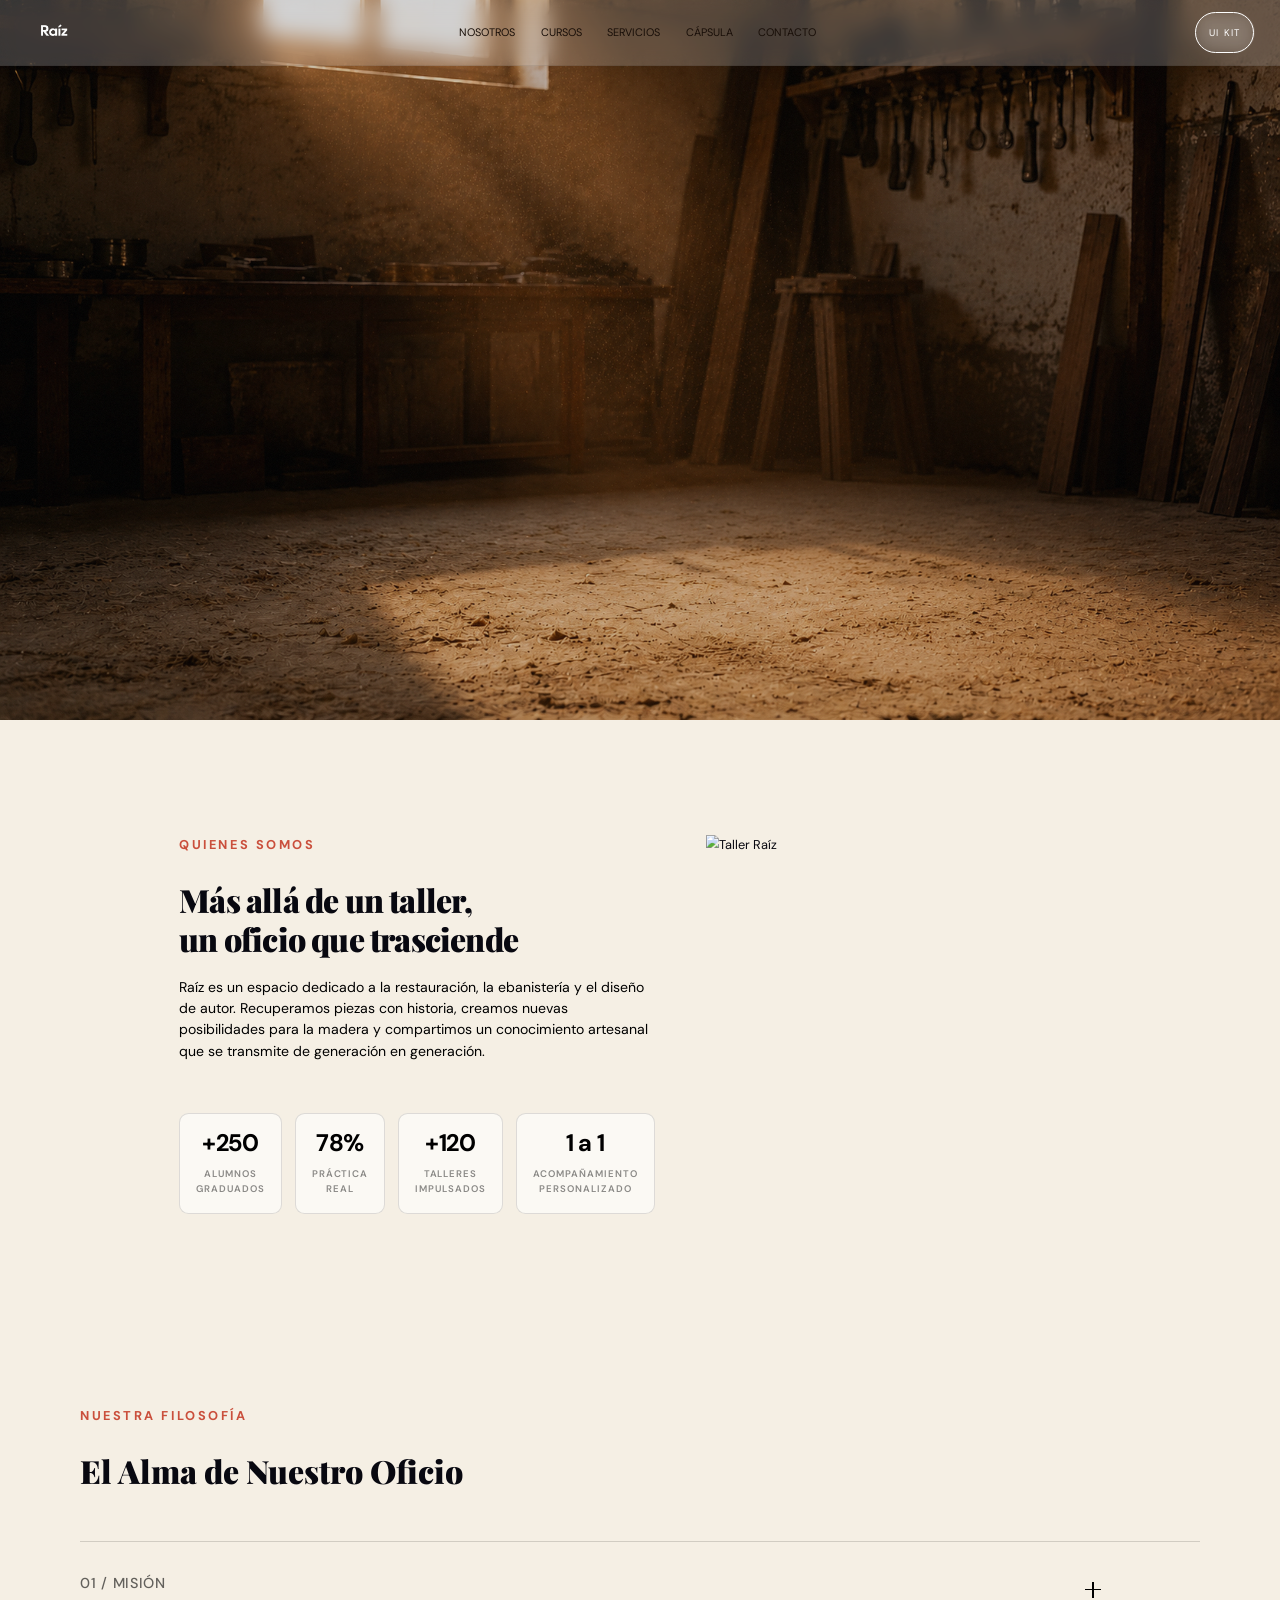
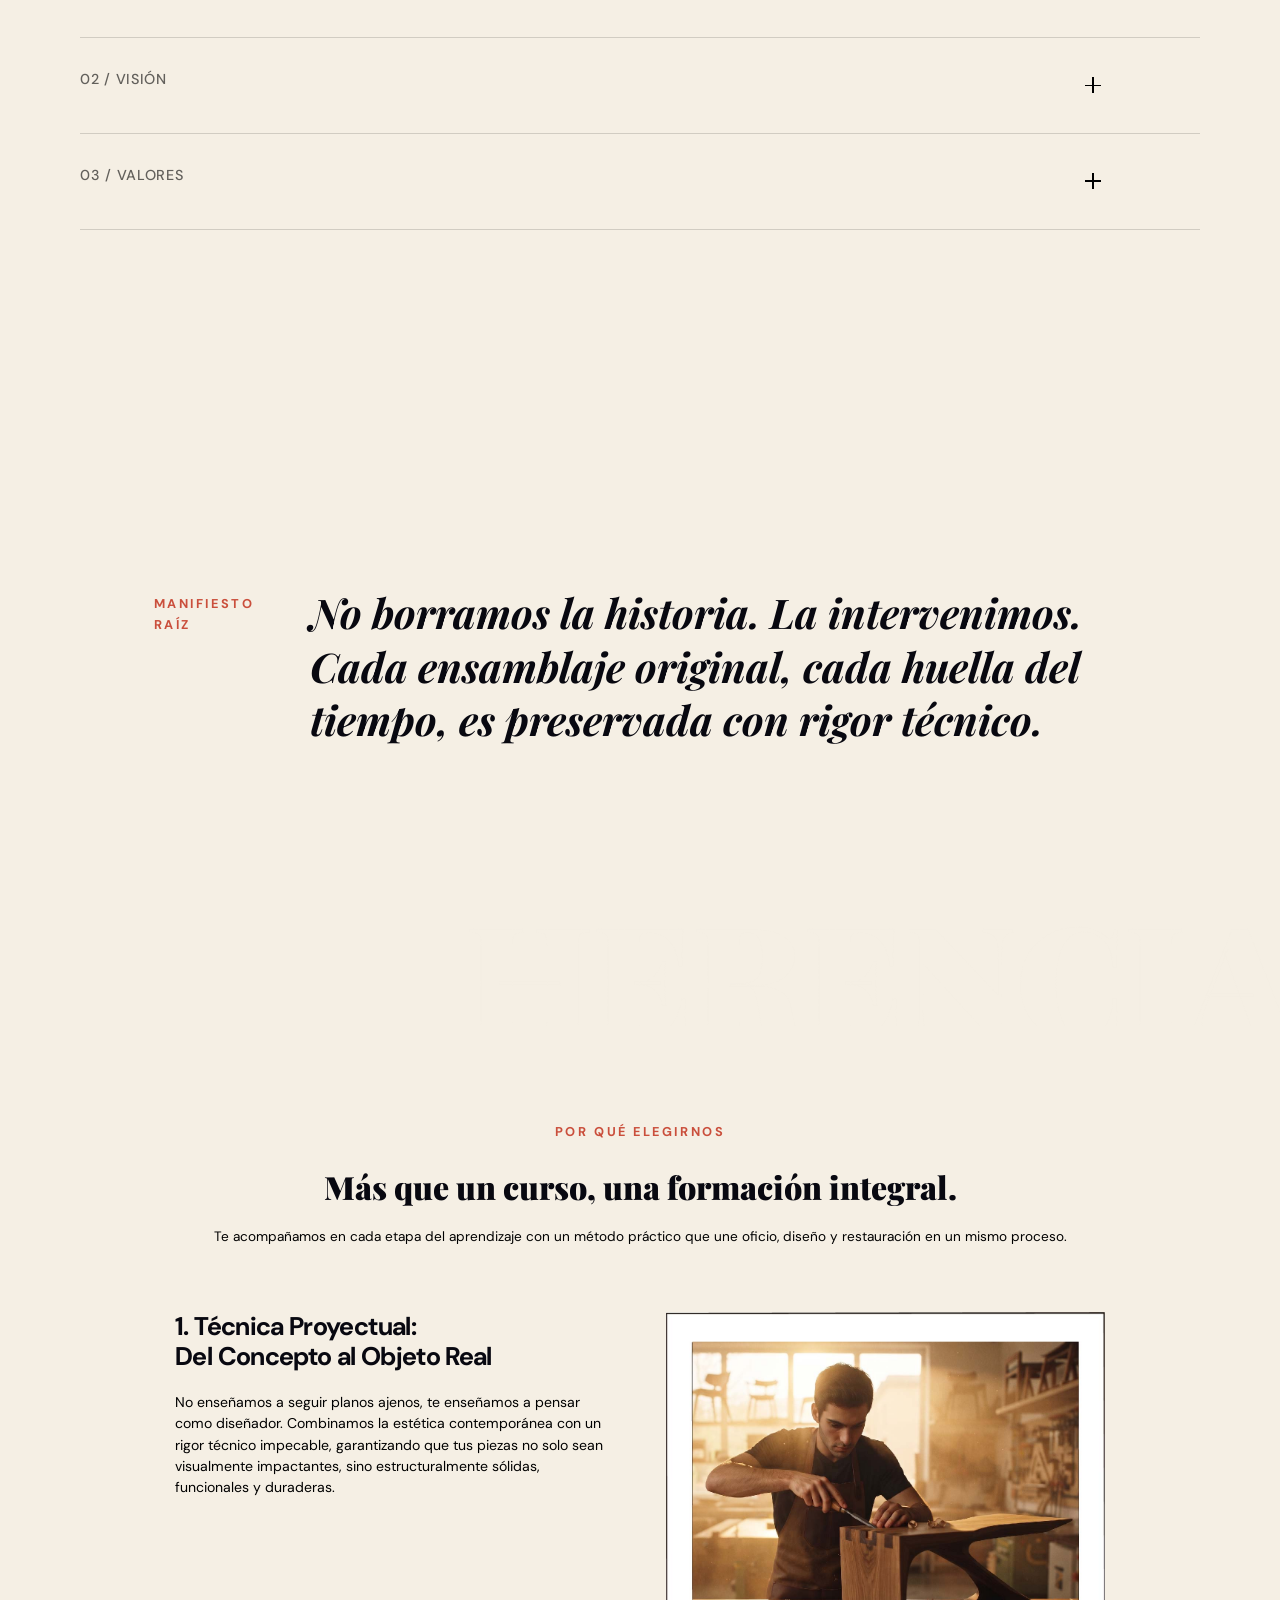
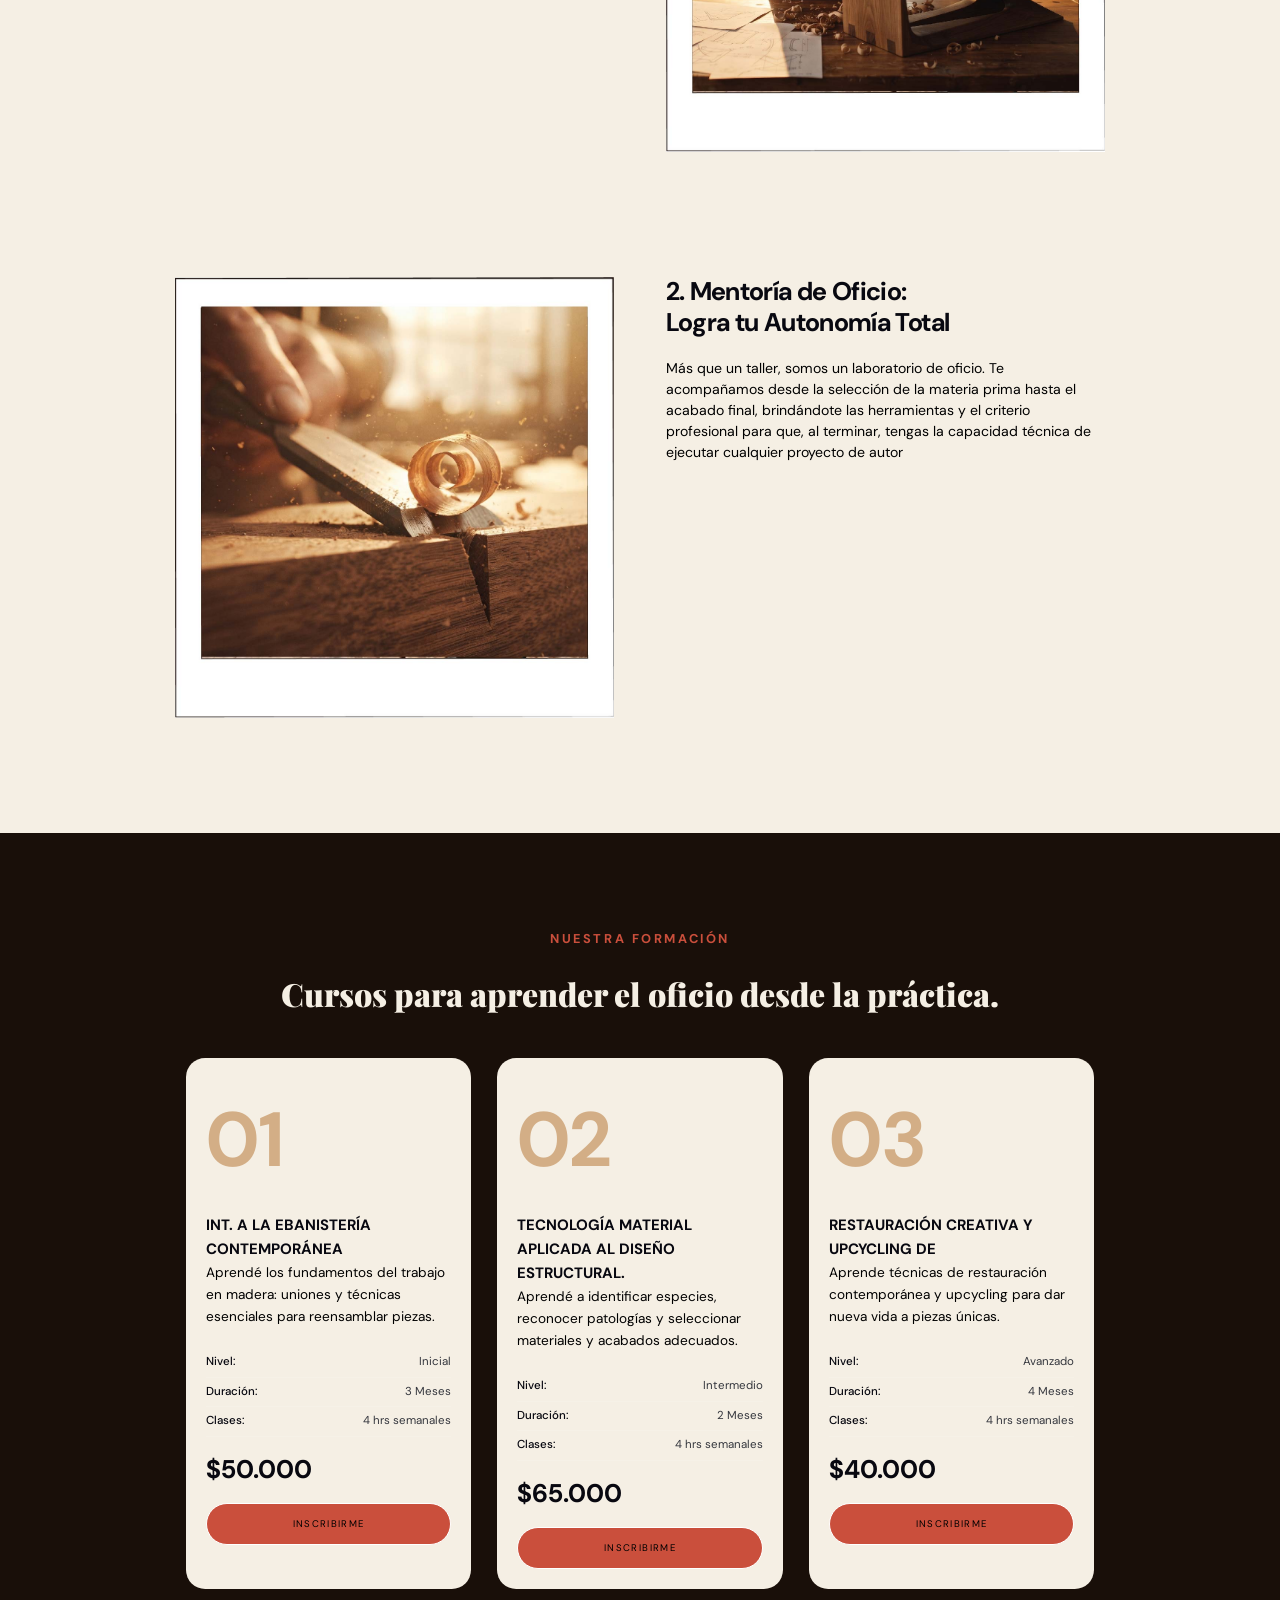
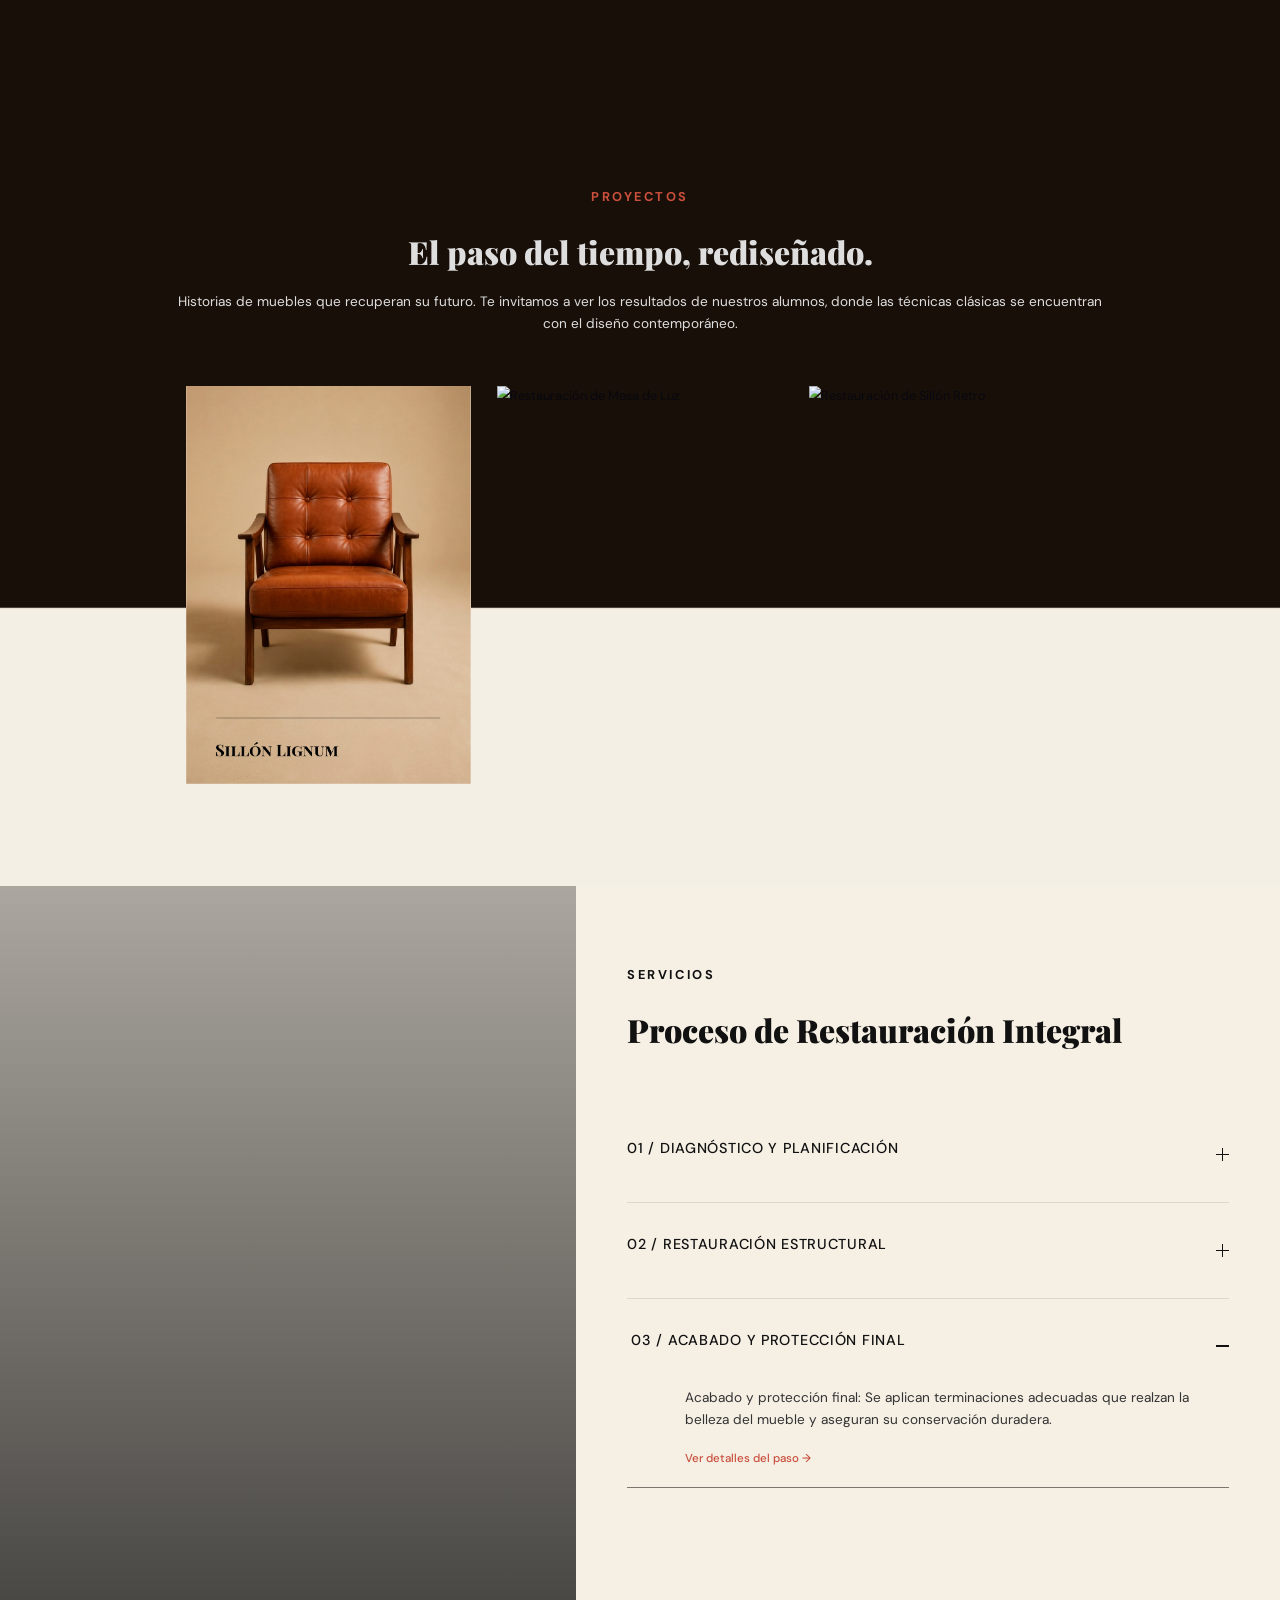
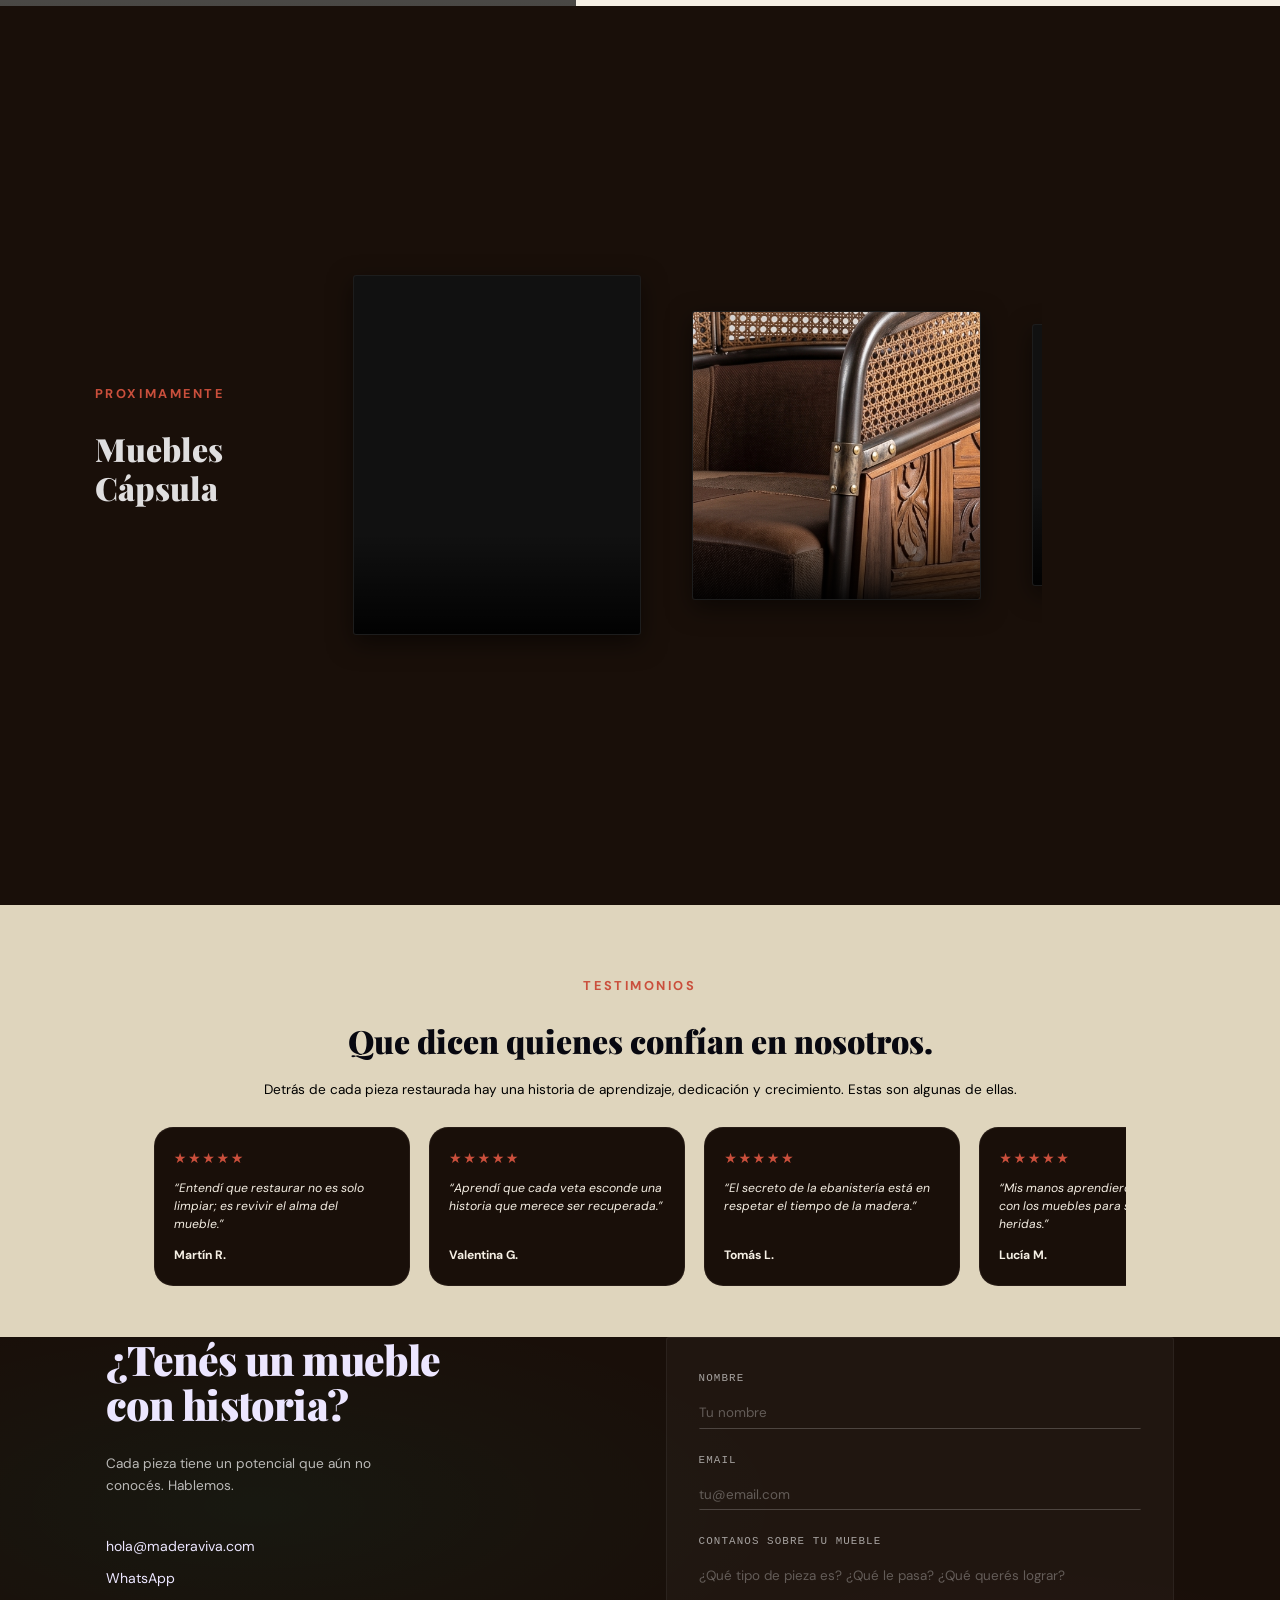
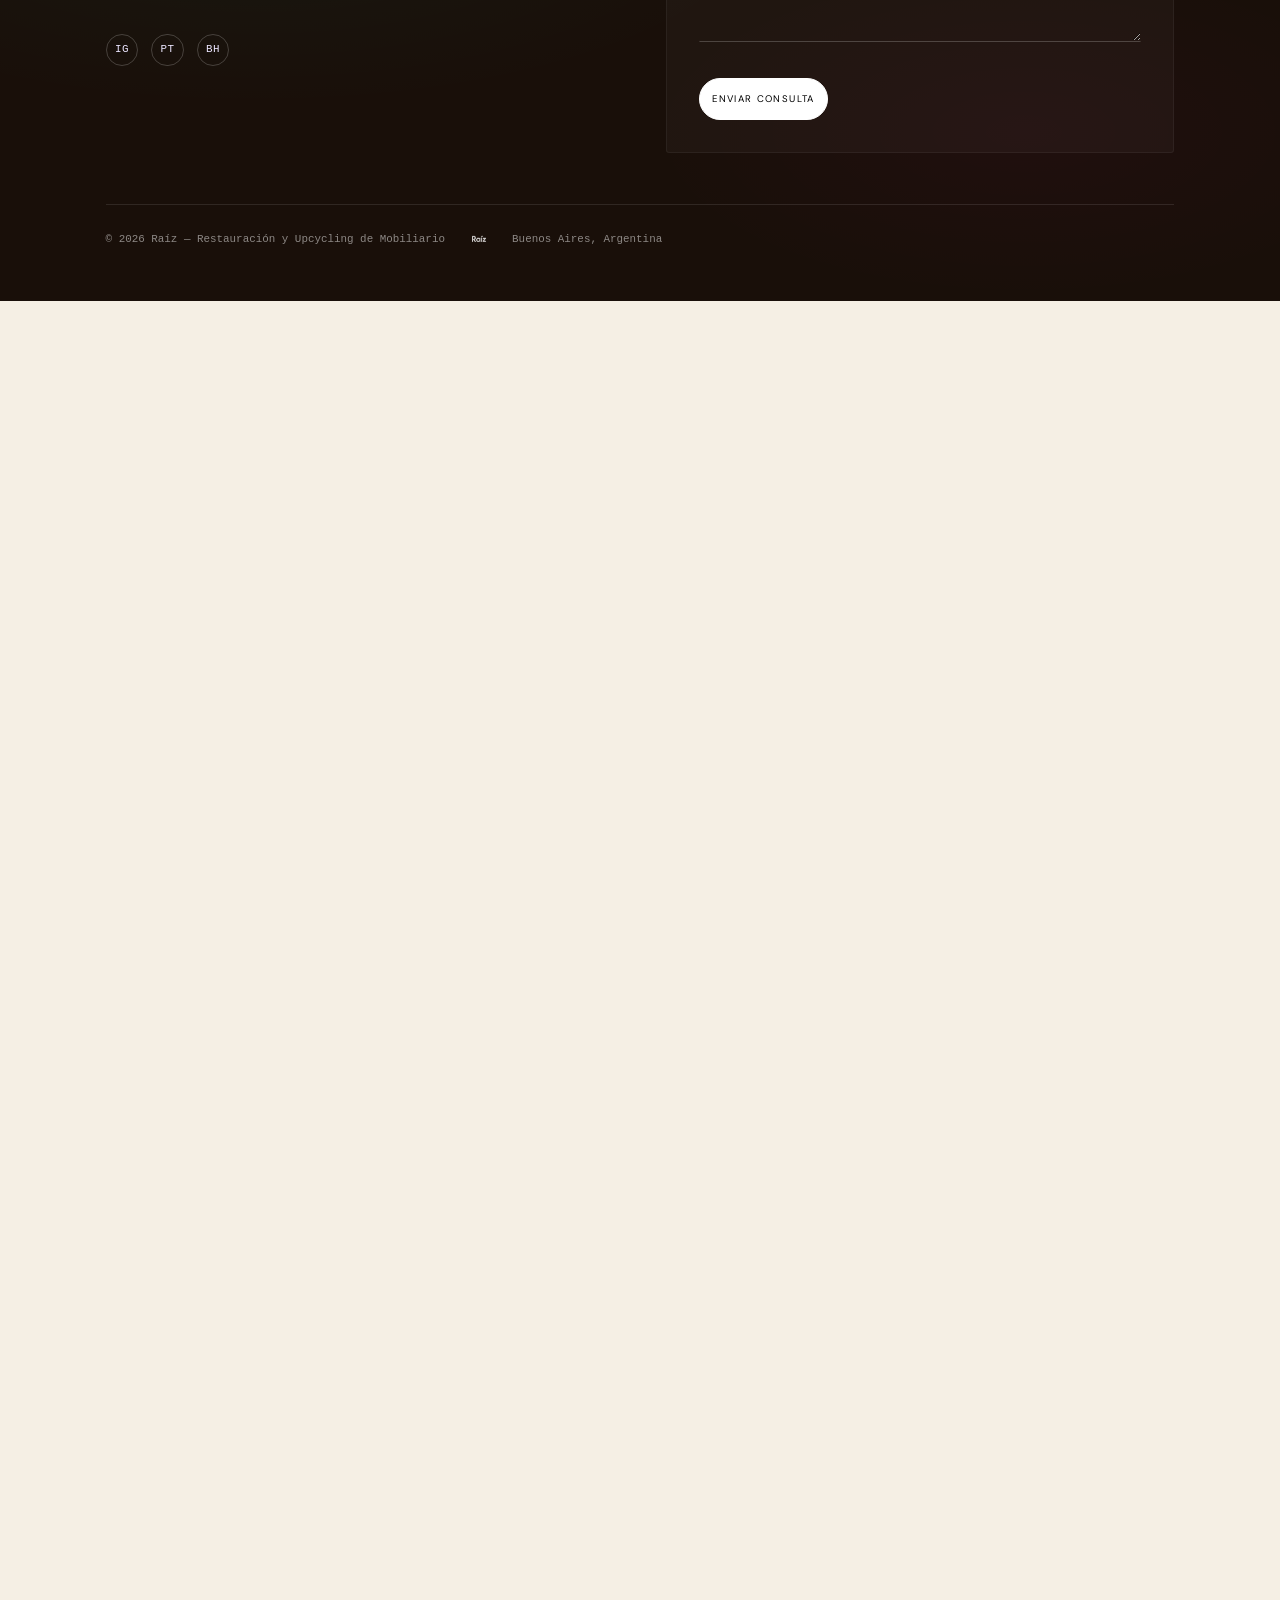
==== commit 6b20d00d: "otra mas coorecioens bkg" ====
--- a/index.html
+++ b/index.html
@@ -1,4 +1,4 @@
-﻿<!DOCTYPE html>
+<!DOCTYPE html>
 <html lang="es">
 
 <head>
@@ -67,13 +67,13 @@
         <!-- <span class="hero-line">Transformá muebles.</span> -->
         <!--<span class="hero-line hero-line--accent">roto,</span>-->
         <span class="hero-line">Transformá tu
-          manera </br> de crear.</span>
+          manera de crear.</span>
       </h1>
       <p class="hero-sub" id="heroSub">Transformá
         muebles históricos en piezas de diseño contemporáneo de edición
         limitada.</p>
       <div class="hero-ctas">
-        <a href="#proceso-cursos" class="btn btn-primary">Ver Cursos</a>
+        <a href="#cursos" class="btn btn-primary">Ver Cursos</a>
         <a href="#capsula" class="btn btn-ghost">Colección Cápsula</a>
       </div>
     </div>
@@ -248,7 +248,7 @@
 
 
   <!-- SECCIÓN 5: DIFERENCIAL -->
-  <section class="section section-proceso" id="proceso">
+  <section class="section section-proceso-diferencial" id="proceso">
     <div class="proceso-header">
       <span class="section-label">POR QUÉ ELEGIRNOS</span>
       <h2 class="section-title">Más que un curso, una formación integral.</h2>
@@ -294,7 +294,7 @@
 
 
   <!-- SECCIÓN 6: CURSOS -->
-  <section class="section section-proceso" id="Cursos">
+  <section class="section section-proceso" id="cursos">
     <div class="container">
       <div class="proceso-header">
         <!--
--- a/css/styles.css
+++ b/css/styles.css
@@ -2546,6 +2546,12 @@
 /* ================================================
    SECCIÓN 3 — EL TALLER / PROCESO
    ================================================ */
+.section-proceso-diferencial {
+  padding: 6rem 4%;
+  background: var(--bg-deep)
+}
+
+
 .section-proceso {
   padding: 6rem 4%;
   background: var(--void)
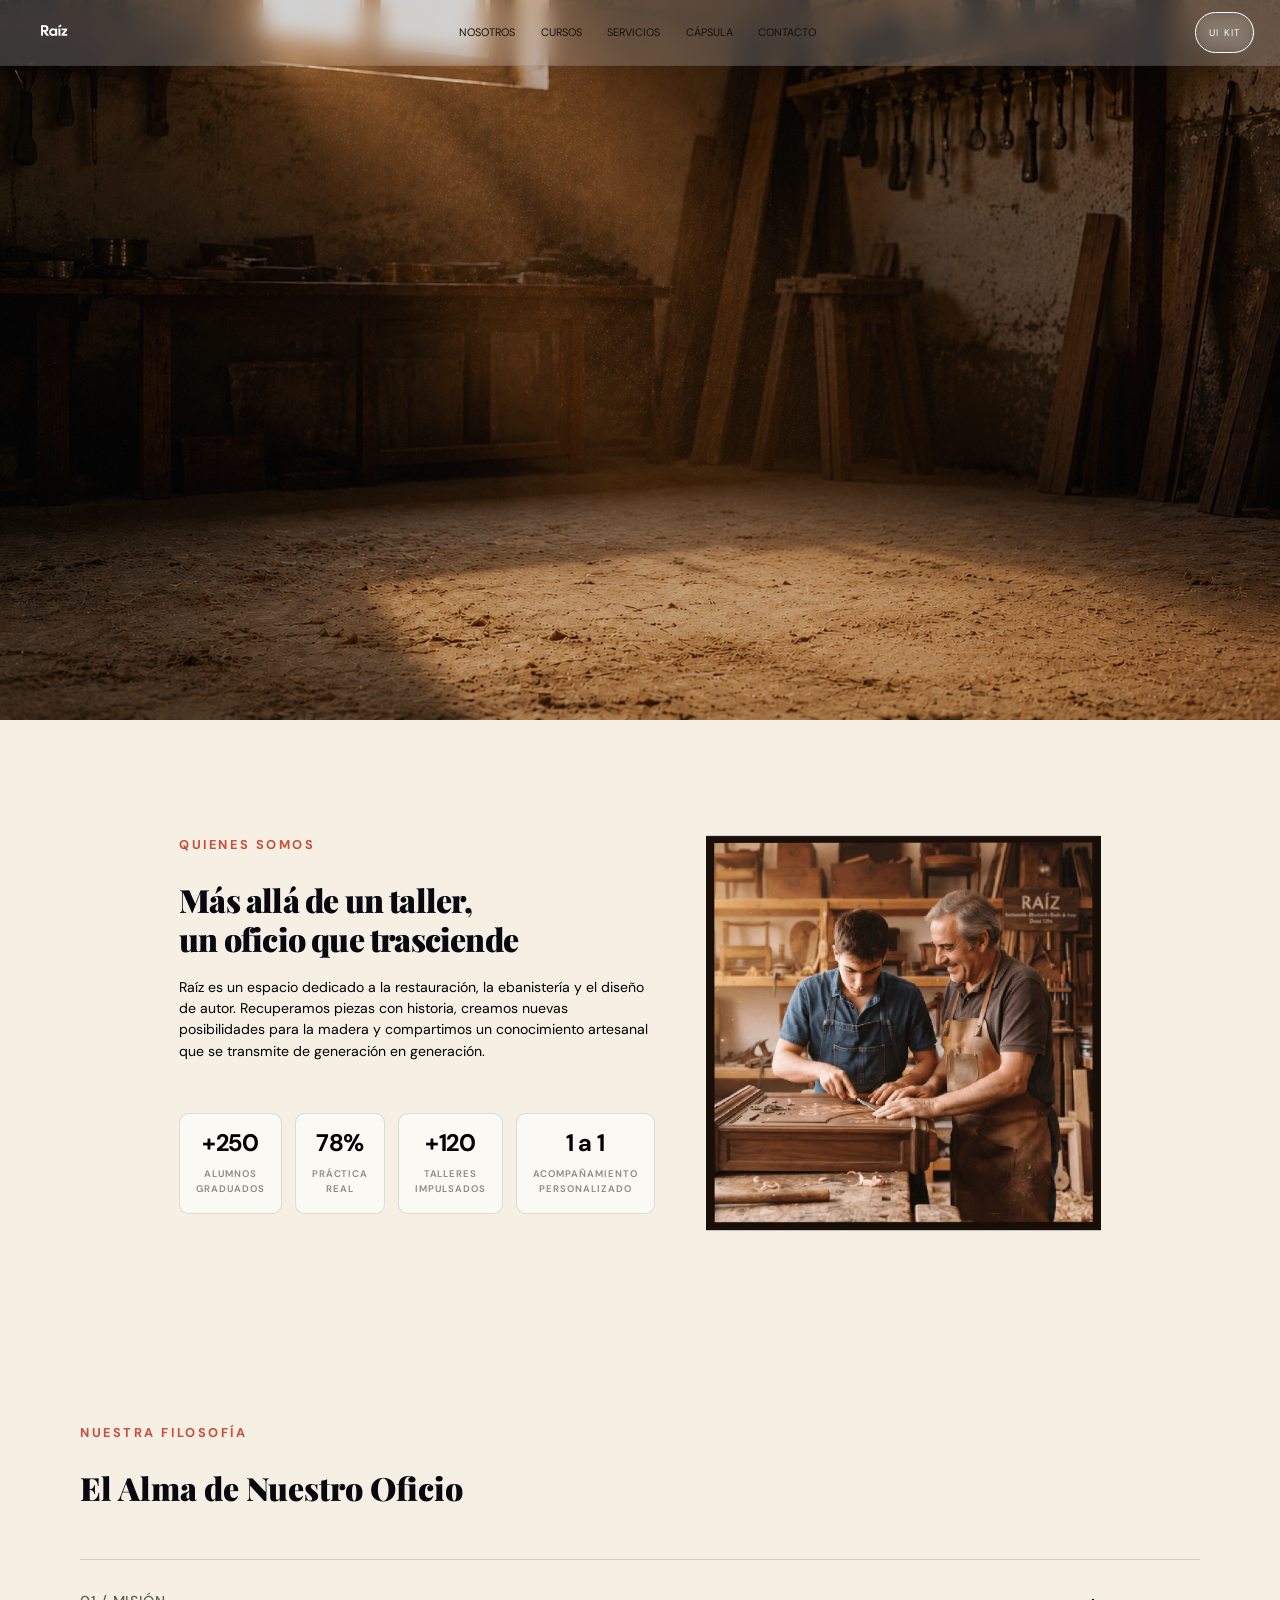
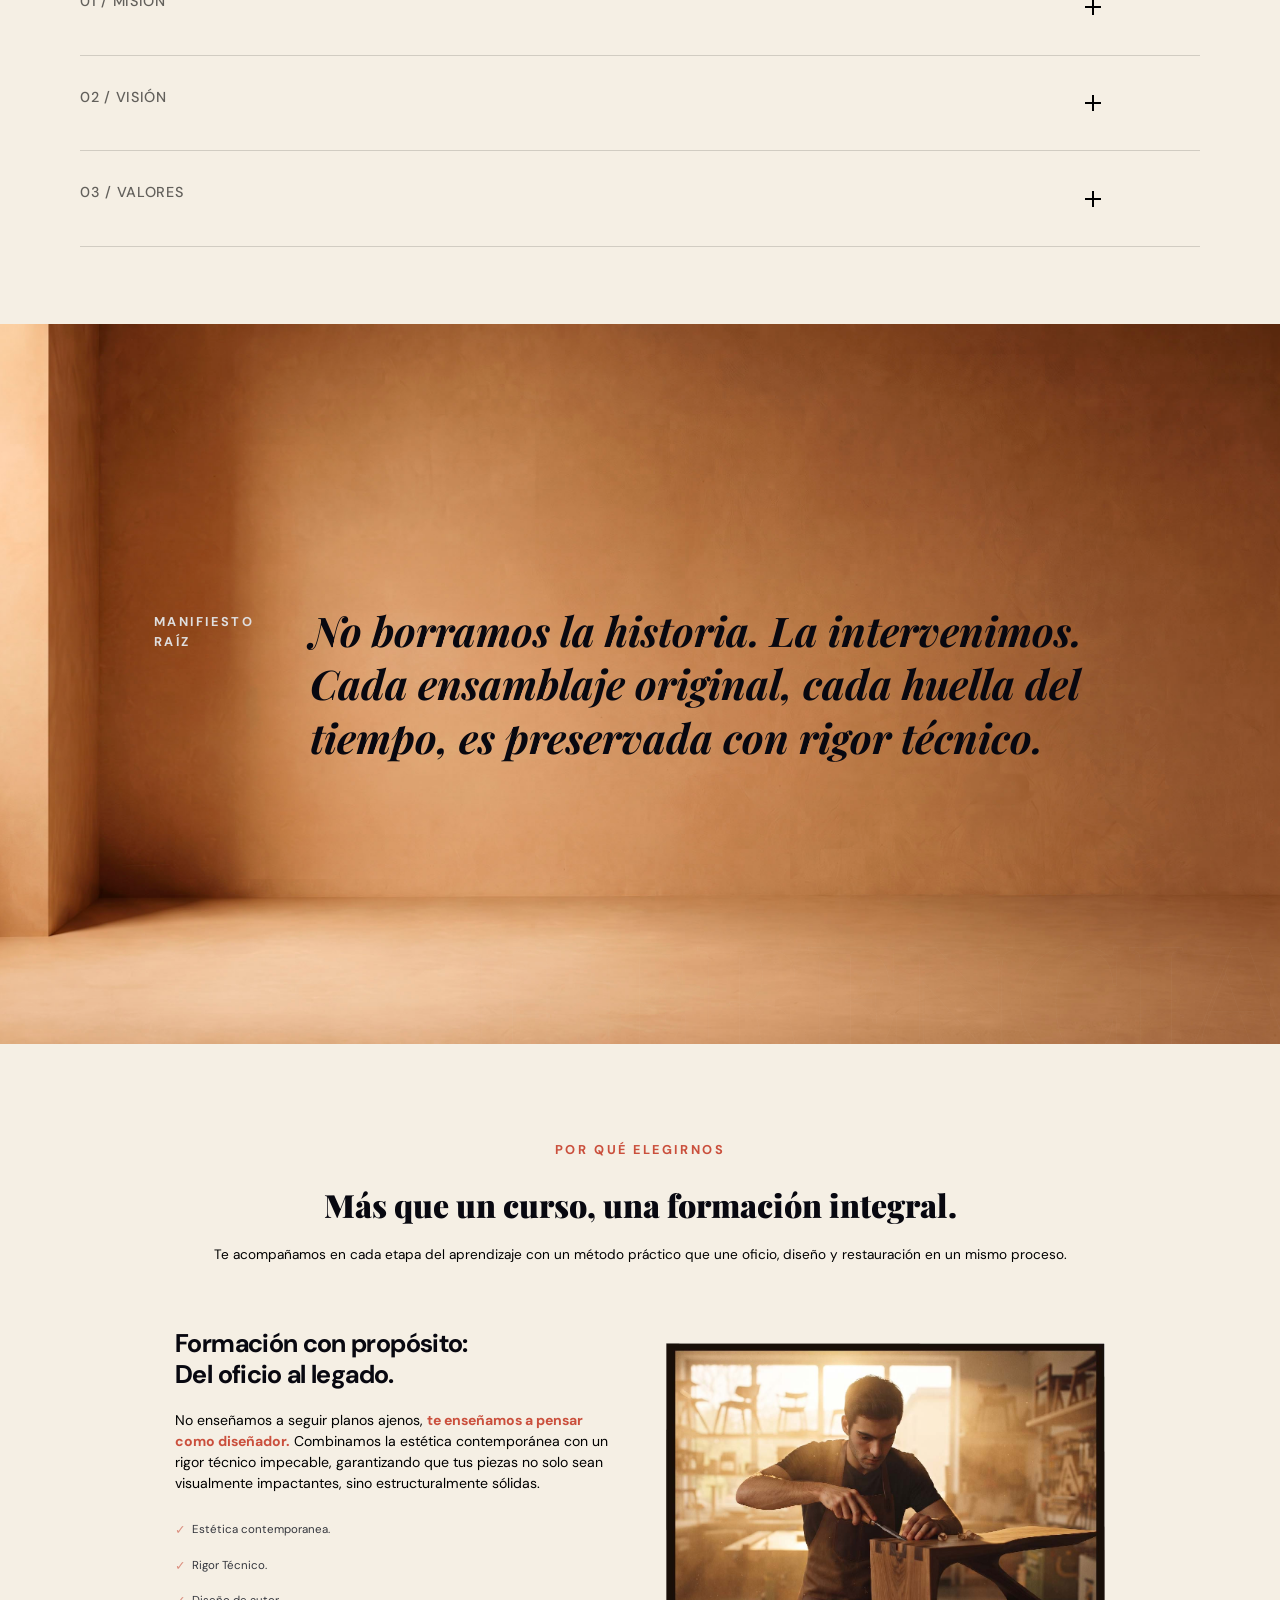
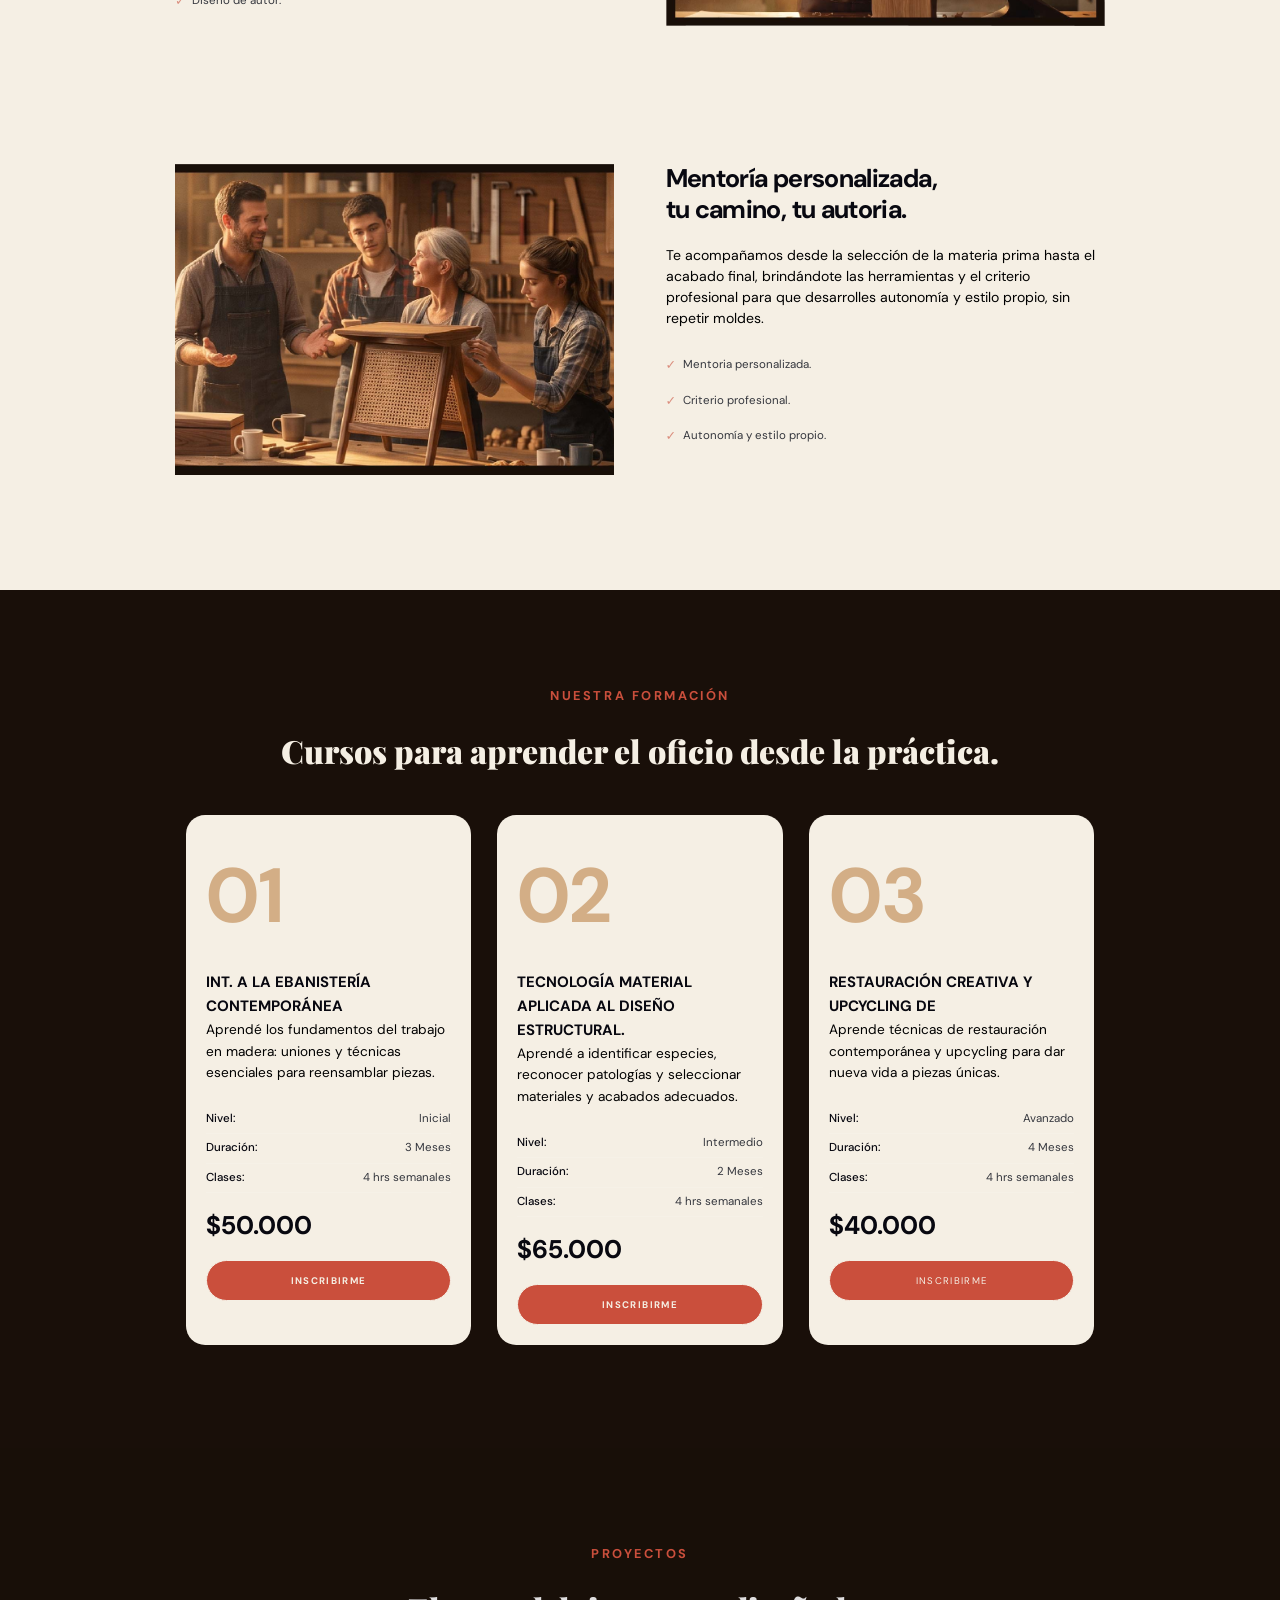
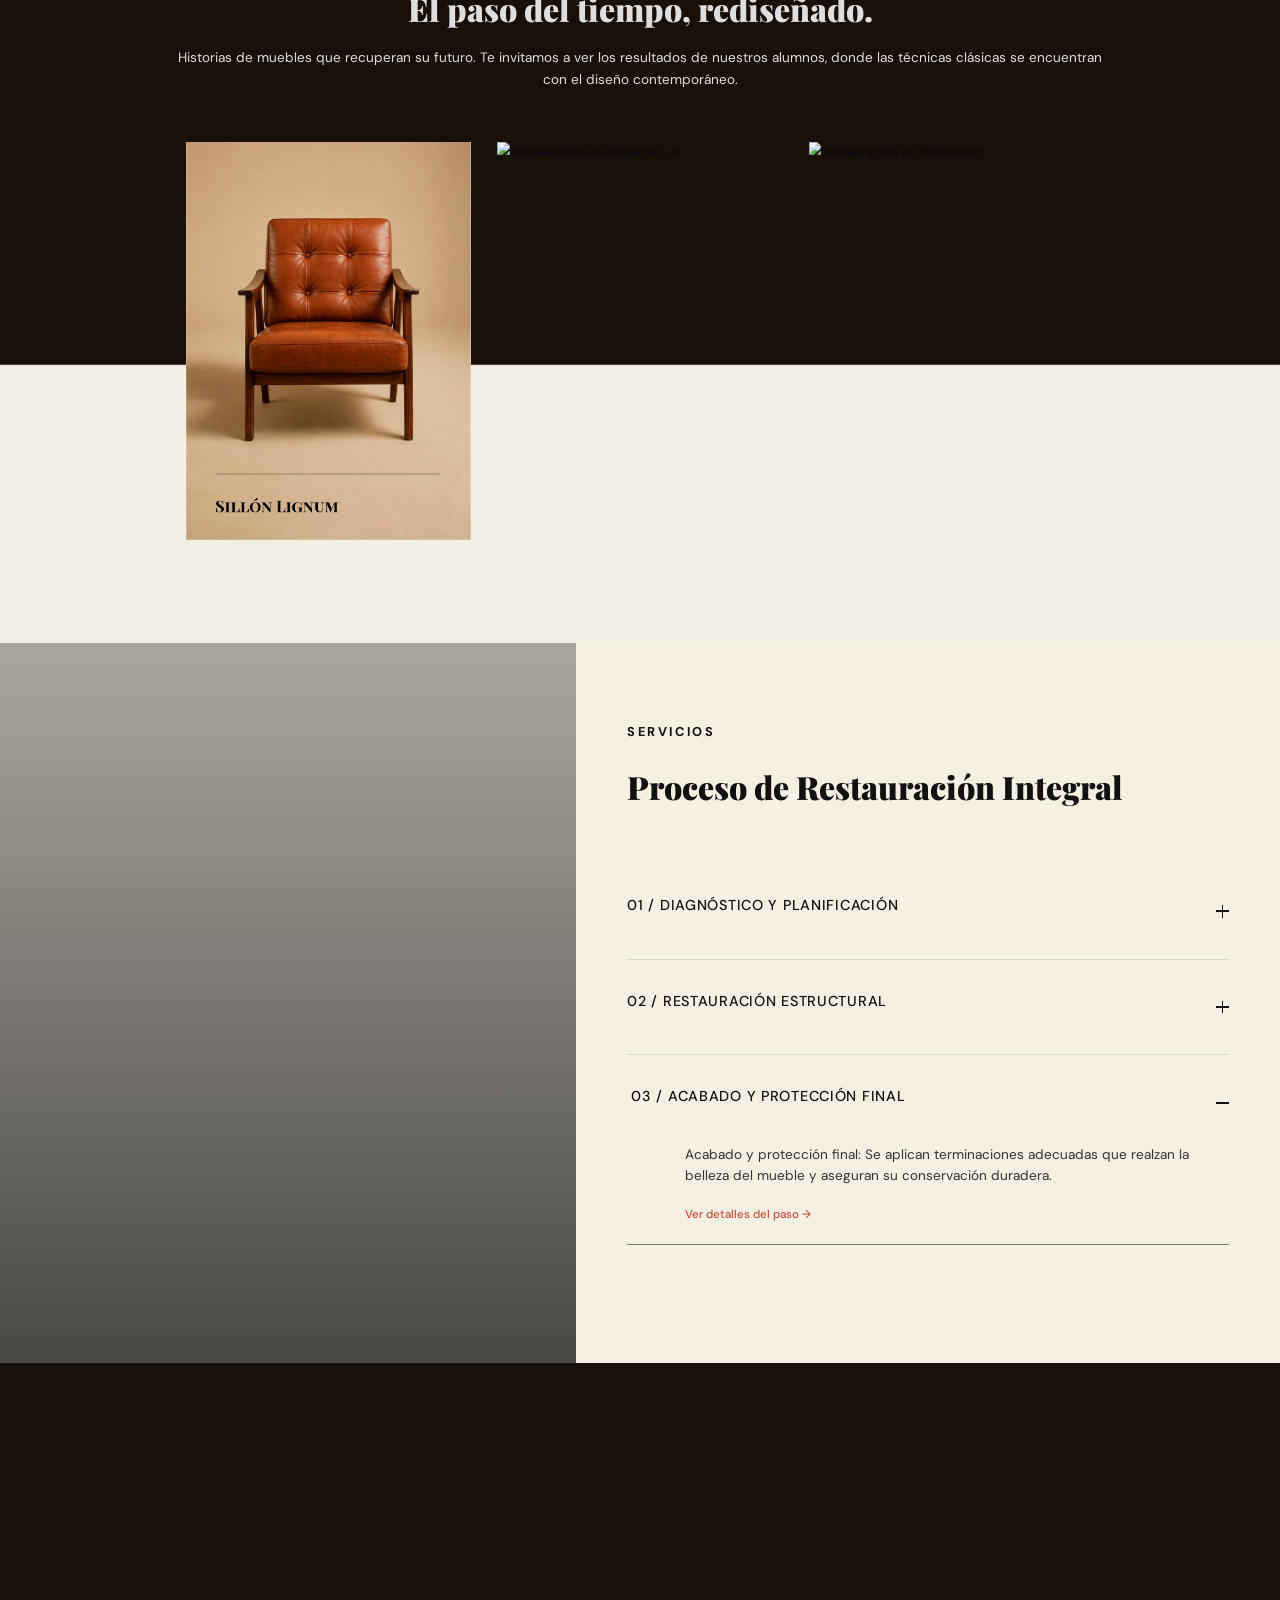
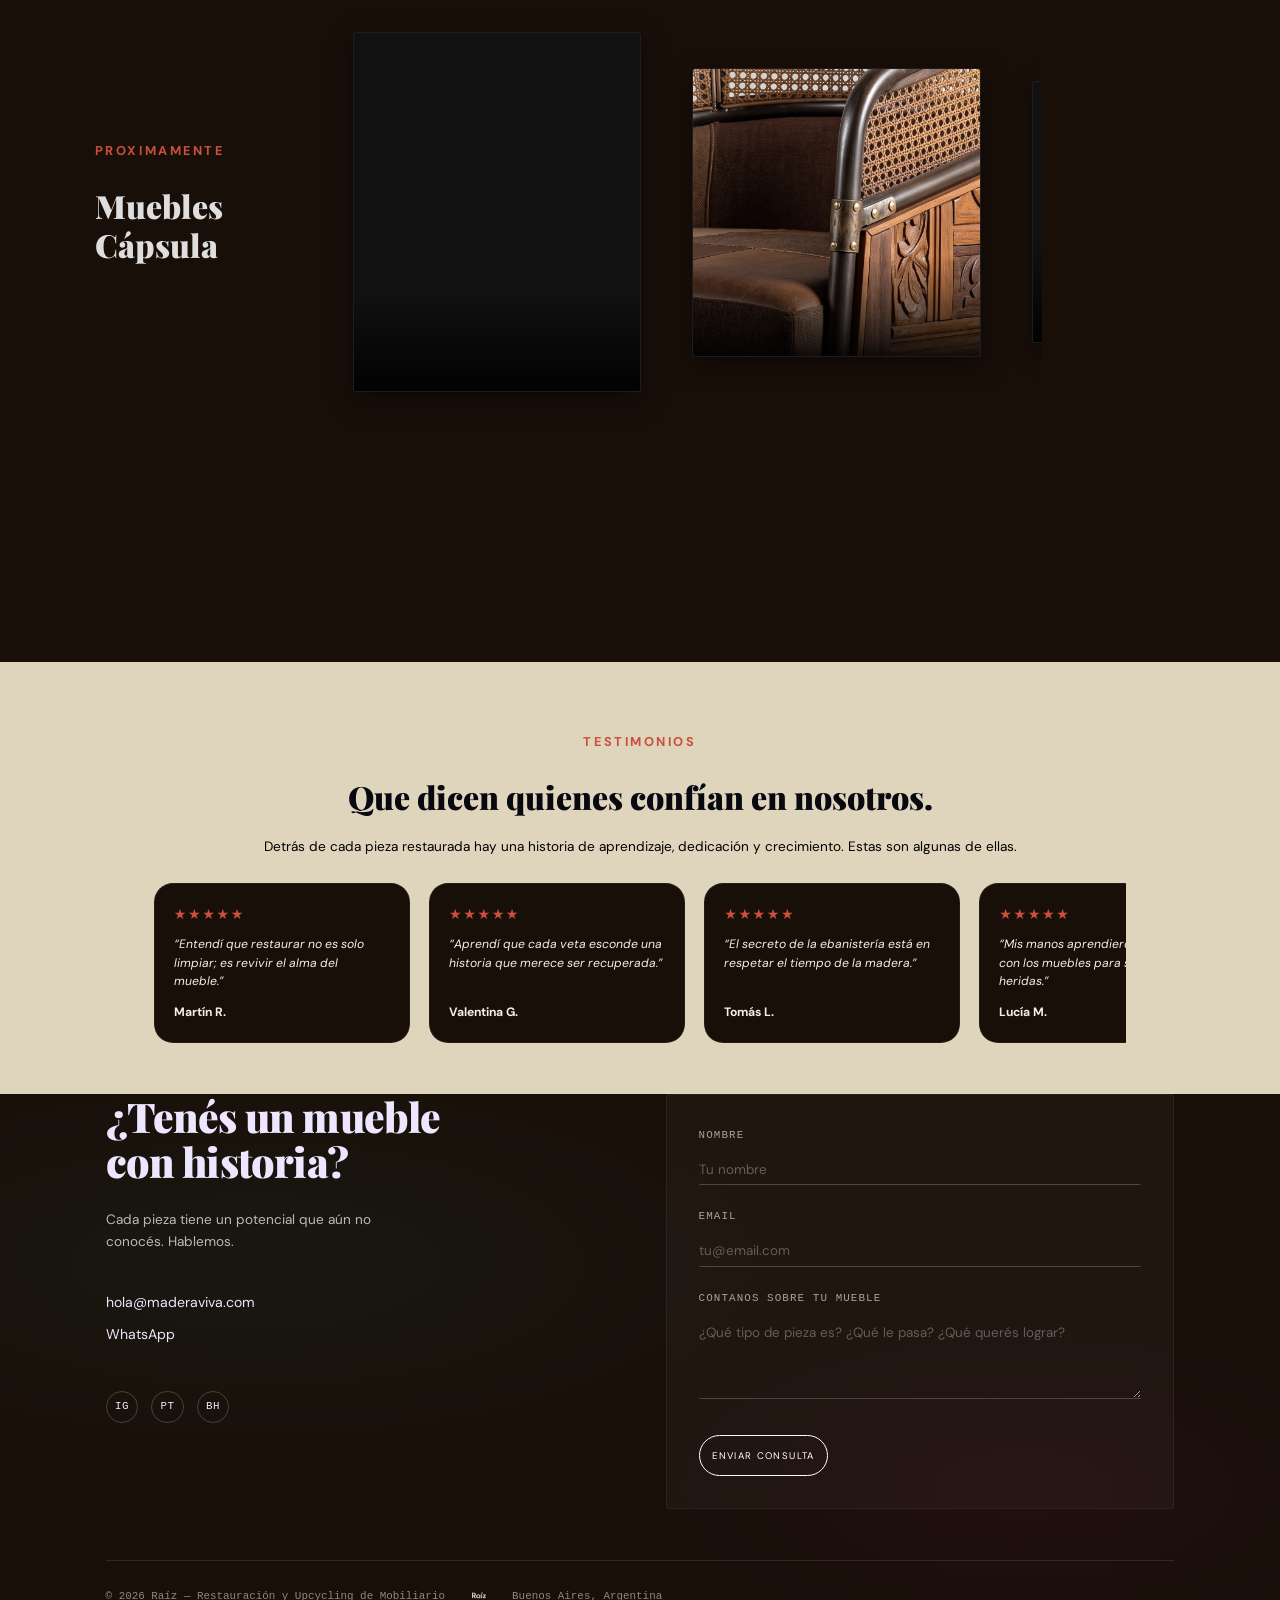
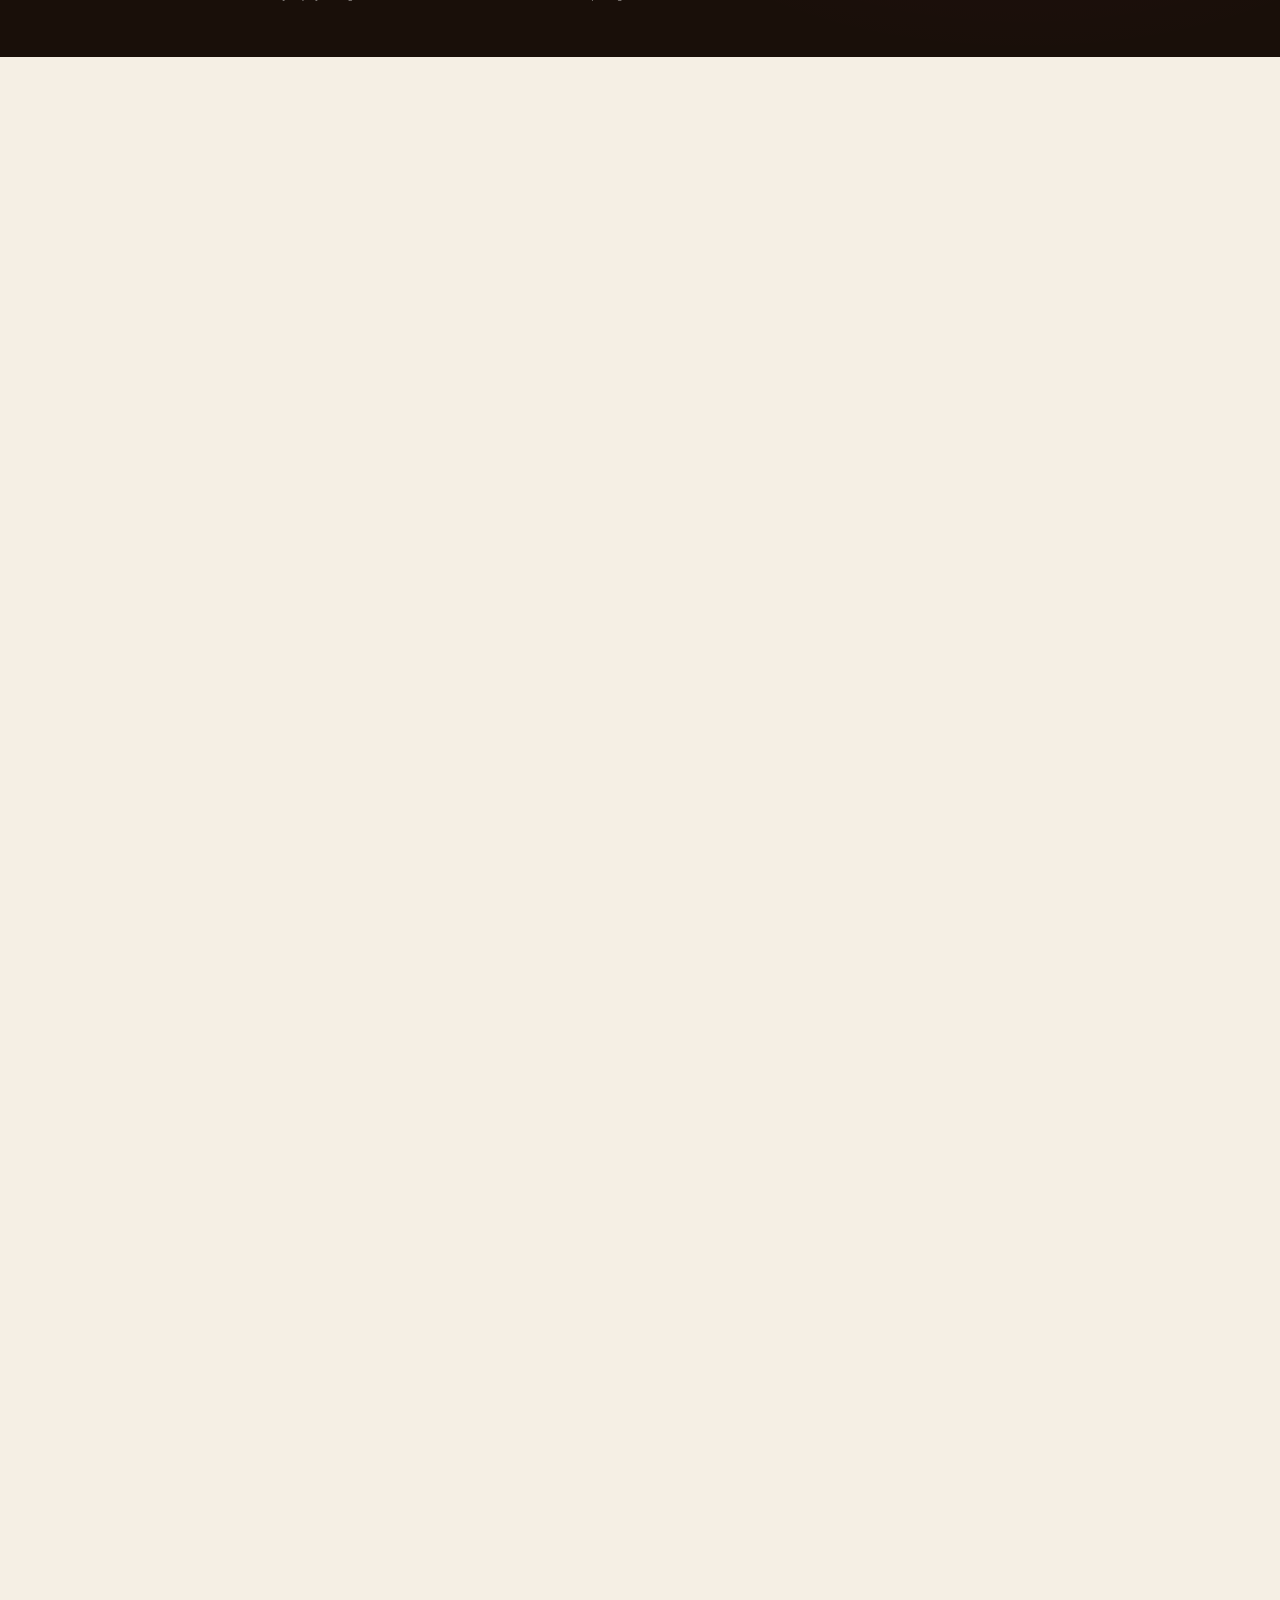
==== commit 7df99a3a: "correciones y mas correciones, del scroll horizontal" ====
--- a/index.html
+++ b/index.html
@@ -66,8 +66,7 @@
       <h1 class="hero-title" id="heroTitle">
         <!-- <span class="hero-line">Transformá muebles.</span> -->
         <!--<span class="hero-line hero-line--accent">roto,</span>-->
-        <span class="hero-line">Transformá tu
-          manera de crear.</span>
+        <span class="hero-line">Aprende a dar nueva vida a los muebles.</span>
       </h1>
       <p class="hero-sub" id="heroSub">Transformá
         muebles históricos en piezas de diseño contemporáneo de edición
@@ -128,7 +127,7 @@
         </div>
       </article>
       <div class="verde-image-container is-visible" data-reveal="" class="verde-image-wrapper">
-        <img src="assets/img_quienes_somos.png" alt="Taller Raíz">
+        <img src="assets/img_quienes_somos.jpg" alt="Taller Raíz">
       </div>
     </div>
   </section>
@@ -233,7 +232,7 @@
         <div class="manifiesto-label">
           <!--<span>02</span>-->
 
-          <span class="section-label">Manifiesto Raíz</span>
+          <span class="section-label" style="color: #dfdedf">Manifiesto Raíz</span>
 
         </div>
         <div class="manifiesto-text">
@@ -258,16 +257,32 @@
 
     <div class="container grid-two">
       <article class="intro-text" data-reveal="">
-        <h3 class="section-title-2">1. Técnica Proyectual:
-          </br>Del Concepto al Objeto Real
+        <h3 class="section-title-2">Formación con propósito: <br> Del oficio al legado.
         </h3>
-        <p class="pi-inst-pane-desc">No enseñamos a seguir planos ajenos, te enseñamos a pensar como diseñador.
+        <p class="pi-inst-pane-desc">No enseñamos a seguir planos ajenos, <strong style="color: var(--accent-color)">te
+            enseñamos a pensar como
+            diseñador.</strong>
           Combinamos la estética contemporánea con un rigor técnico impecable, garantizando que tus piezas no solo sean
-          visualmente impactantes, sino estructuralmente sólidas, funcionales y duraderas.
+          visualmente impactantes, sino estructuralmente sólidas.
         </p>
+
+        <ul class="curso-features-list">
+          <li class="curso-feature-item">
+            <span>Estética contemporanea.</span>
+          </li>
+          <li class="curso-feature-item">
+            <span>Rigor Técnico.</span>
+          </li>
+          <li class="curso-feature-item">
+            <span>Diseño de autor.</span>
+          </li>
+        </ul>
+
       </article>
-      <div class="verde-image-container" data-reveal="" class="verde-image-wrapper">
-        <img src="assets/img_seccion_5.jpg" alt="Pieza estrucuturalmente solida">
+      <div class="verde-image-container" data-reveal="" class="verde-image-wrapper"
+        style="display: flex; align-items: center;">
+        <img src="assets/img_seccion_5.jpg" alt="Pieza estrucuturalmente solida"
+          style="height: auto; max-height: 100%; object-fit: contain; width: 100%;">
       </div>
     </div>
 
@@ -277,12 +292,24 @@
       </div>
 
       <article class="intro-text" data-reveal="">
-        <h3 class="section-title-2">2. Mentoría de
-          Oficio: </br> Logra tu Autonomía Total
+        <h3 class="section-title-2">Mentoría personalizada, <br> tu camino, tu autoria.
         </h3>
-        <p class="pi-inst-pane-desc">Más que un taller, somos un laboratorio de oficio. Te acompañamos desde la
+        <p class="pi-inst-pane-desc">Te acompañamos desde la
           selección de la materia prima hasta el acabado final, brindándote las herramientas y el criterio profesional
-          para que, al terminar, tengas la capacidad técnica de ejecutar cualquier proyecto de autor</p>
+          para que desarrolles autonomía y estilo propio, sin repetir moldes.</p>
+
+        <ul class="curso-features-list">
+          <li class="curso-feature-item">
+            <span>Mentoria personalizada.</span>
+          </li>
+          <li class="curso-feature-item">
+            <span>Criterio profesional.</span>
+          </li>
+          <li class="curso-feature-item">
+            <span>Autonomía y estilo propio.</span>
+          </li>
+        </ul>
+
       </article>
     </div>
 
@@ -326,7 +353,7 @@
               <div class="curso-price-wrapper">
                 <strong>$50.000</strong>
               </div>
-              <a href="detalle.html" class="btn btn-ghost" class="btn-block"><span>Inscribirme</span></a>
+              <a href="detalle.html" class="btn btn-ghost" class="btn-block"><strong>Inscribirme</strong></a>
             </div>
           </div>
           <div class="curso-card visible">
@@ -350,7 +377,7 @@
               <div class="curso-price-wrapper">
                 <strong>$65.000</strong>
               </div>
-              <a href="detalle.html" class="btn btn-ghost" class="btn-block"><span>Inscribirme</span></a>
+              <a href="detalle.html" class="btn btn-ghost" class="btn-block"><strong>Inscribirme</strong></a>
             </div>
           </div>
           <div class="curso-card visible">
@@ -523,114 +550,123 @@
 
 
 
-  <!-- SECCIÓN 6: MUEBLES CÁPSULA -->
+  <!-- SECCIÓN 6: MUEBLES CÁPSULA  -->
+
   <section class="section sc-gallery-section" id="capsula">
     <div class="sc-gallery">
-      <div class="sc-gallery_list-wrapper">
-        <div class="sc-gallery_list">
-
-          <!-- HEADER INTEGRADO AL SCROLL HORIZONTAL -->
-          <div class="sc-gallery-header">
-            <span class="section-label">Proximamente</span>
-            <h2 class="section-title" style="color: #dfdedf;">
-              Muebles Cápsula
-            </h2>
-          </div>
-
-          <!-- Item 1 -->
-          <div class=" sc-gallery_item">
-            <div class="sc-gallery_item-card">
-              <div class="sc-gallery_item-img aspect-ratio-4-5">
-                <div class="sc-gallery_info">
-                  <div class="sc-gallery_info-text">
-                    <div>Colección Origen</div>
-                    <div>Diseño &amp; Restauración</div>
+      <!-- Contenedor intermedio que se queda fijo con position: sticky -->
+      <div class="sc-gallery_sticky">
+        <div class="sc-gallery_list-wrapper">
+          <div class="sc-gallery_list">
+
+            <!-- HEADER INTEGRADO AL SCROLL HORIZONTAL -->
+            <div class="sc-gallery-header">
+              <span class="section-label">Proximamente</span>
+              <h2 class="section-title" style="color: rgb(223, 222, 223);">
+                Muebles Cápsula
+              </h2>
+            </div>
+
+            <!-- Item 1 -->
+            <div class="sc-gallery_item">
+              <div class="sc-gallery_item-card">
+                <div class="sc-gallery_item-img aspect-ratio-4-5">
+                  <div class="sc-gallery_info">
+                    <div class="sc-gallery_info-text">
+                      <div>Colección Origen</div>
+                      <div>Diseño &amp; Restauración</div>
+                    </div>
                   </div>
+                  <img src="assets/img_capsula.png" alt="Cápsula 1" class="image">
                 </div>
-                <img src="assets/img_capsula.png" alt="Cápsula 1" class="image">
-              </div>
-            </div>
-          </div>
-
-          <!-- Item 2 -->
-          <div class="sc-gallery_item">
-            <div class="sc-gallery_item-card">
-              <div class="sc-gallery_item-img aspect-ratio-1-1">
-                <div class="sc-gallery_info">
-                  <div class="sc-gallery_info-text">
-                    <div>Textura Natural</div>
-                    <div>Acabados Orgánicos</div>
+              </div>
+            </div>
+
+            <!-- Item 2 -->
+            <div class="sc-gallery_item">
+              <div class="sc-gallery_item-card">
+                <div class="sc-gallery_item-img aspect-ratio-1-1">
+                  <div class="sc-gallery_info">
+                    <div class="sc-gallery_info-text">
+                      <div>Textura Natural</div>
+                      <div>Acabados Orgánicos</div>
+                    </div>
                   </div>
+                  <img src="assets/img_capsula_2.png" alt="Cápsula 2" class="image">
                 </div>
-                <img src="assets/img_capsula_2.png" alt="Cápsula 2" class="image">
-              </div>
-            </div>
-          </div>
-
-          <!-- Item 3 -->
-          <div class="sc-gallery_item">
-            <div class="sc-gallery_item-card">
-              <div class="sc-gallery_item-img aspect-ratio-3-2">
-                <div class="sc-gallery_info">
-                  <div class="sc-gallery_info-text">
-                    <div>Líneas Puras</div>
-                    <div>Minimalismo Clásico</div>
+              </div>
+            </div>
+
+            <!-- Item 3 -->
+            <div class="sc-gallery_item">
+              <div class="sc-gallery_item-card">
+                <div class="sc-gallery_item-img aspect-ratio-3-2">
+                  <div class="sc-gallery_info">
+                    <div class="sc-gallery_info-text">
+                      <div>Líneas Puras</div>
+                      <div>Minimalismo Clásico</div>
+                    </div>
                   </div>
+                  <img src="assets/img_capsula_3.png" alt="Cápsula 3" class="image">
                 </div>
-                <img src="assets/img_capsula_3.png" alt="Cápsula 3" class="image">
-              </div>
-            </div>
-          </div>
-
-          <!-- Item 4 -->
-          <div class="sc-gallery_item">
-            <div class="sc-gallery_item-card">
-              <div class="sc-gallery_item-img aspect-ratio-4-5">
-                <div class="sc-gallery_info">
-                  <div class="sc-gallery_info-text">
-                    <div>Tonalidad Roble</div>
-                    <div>Restauración Fina</div>
+              </div>
+            </div>
+
+            <!-- Item 4 -->
+            <div class="sc-gallery_item">
+              <div class="sc-gallery_item-card">
+                <div class="sc-gallery_item-img aspect-ratio-4-5">
+                  <div class="sc-gallery_info">
+                    <div class="sc-gallery_info-text">
+                      <div>Tonalidad Roble</div>
+                      <div>Restauración Fina</div>
+                    </div>
                   </div>
+                  <img src="assets/img_capsula_4.png" alt="Cápsula 4" class="image">
                 </div>
-                <img src="assets/img_capsula_4.png" alt="Cápsula 4" class="image">
-              </div>
-            </div>
-          </div>
-
-          <!-- Item 5 -->
-          <div class="sc-gallery_item">
-            <div class="sc-gallery_item-card">
-              <div class="sc-gallery_item-img aspect-ratio-1-1">
-                <div class="sc-gallery_info">
-                  <div class="sc-gallery_info-text">
-                    <div>Contraste Moderno</div>
-                    <div>Piezas Únicas</div>
+              </div>
+            </div>
+
+            <!-- Item 5 -->
+            <div class="sc-gallery_item">
+              <div class="sc-gallery_item-card">
+                <div class="sc-gallery_item-img aspect-ratio-1-1">
+                  <div class="sc-gallery_info">
+                    <div class="sc-gallery_info-text">
+                      <div>Contraste Moderno</div>
+                      <div>Piezas Únicas</div>
+                    </div>
                   </div>
+                  <img src="assets/img_capsula_6.png" alt="Cápsula 5" class="image">
                 </div>
-                <img src="assets/img_capsula_6.png" alt="Cápsula 5" class="image">
-              </div>
-            </div>
-          </div>
-
-          <!-- Item 6 -->
-          <div class="sc-gallery_item">
-            <div class="sc-gallery_item-card">
-              <div class="sc-gallery_item-img aspect-ratio-3-2">
-                <div class="sc-gallery_info">
-                  <div class="sc-gallery_info-text">
-                    <div>Mobiliario de Autor</div>
-                    <div>Taller Belluccia</div>
+              </div>
+            </div>
+
+            <!-- Item 6 -->
+            <div class="sc-gallery_item">
+              <div class="sc-gallery_item-card">
+                <div class="sc-gallery_item-img aspect-ratio-3-2">
+                  <div class="sc-gallery_info">
+                    <div class="sc-gallery_info-text">
+                      <div>Mobiliario de Autor</div>
+                      <div>Taller Belluccia</div>
+                    </div>
                   </div>
+                  <img src="assets/img_capsula_1.png" alt="Cápsula 6" class="image">
                 </div>
-                <img src="assets/img_capsula_1.png" alt="Cápsula 6" class="image">
-              </div>
-            </div>
-          </div>
-
-        </div>
-      </div>
-    </div>
-  </section>
+              </div>
+            </div>
+
+          </div>
+        </div>
+      </div>
+    </div>
+  </section>
+
+
+
+
+
 
 
   <!-- SECCIÓN 6: ANATOMÍA DE UNA RESTAURACIÓN -->
@@ -982,7 +1018,7 @@
               <textarea id="formMensaje" name="mensaje" rows="4"
                 placeholder="¿Qué tipo de pieza es? ¿Qué le pasa? ¿Qué querés lograr?" required></textarea>
             </div>
-            <button type="submit" class="btn btn-primary">Enviar consulta</button>
+            <button type="submit" class="btn btn-ghost">Enviar consulta</button>
           </form>
         </div>
 
--- a/css/styles.css
+++ b/css/styles.css
@@ -2117,8 +2117,8 @@
 /* Override para botones de inscripción en la grilla de cursos */
 .cursos-grid .btn-ghost {
   background: var(--accent-color) !important;
-  color: #000000 !important;
-  border-color: #ffffff !important;
+  color: var(--text-secondary) !important;
+  border-color: var(--text-secondary) !important;
 }
 
 .cursos-grid .btn-ghost:hover {
@@ -2288,7 +2288,8 @@
 
 .hero-title {
   font-family: var(--serif);
-  font-size: clamp(3.2rem, 5.5vw, 6rem);
+  font-size: clamp(2.5rem, 5vw, 4.5rem);
+  /* H1 más controlado */
   font-weight: 900;
   line-height: 1.0;
   letter-spacing: -0.03em;
@@ -4122,6 +4123,23 @@
   font-weight: 500;
 }
 
+/* Tilde sutil para lista de features en intro-text */
+.intro-text .curso-features-list .curso-feature-item {
+  justify-content: flex-start;
+  align-items: center;
+  gap: 0.5rem;
+  border-bottom: none;
+  margin-bottom: 0.8rem;
+}
+
+.intro-text .curso-features-list .curso-feature-item::before {
+  content: "✓";
+  color: var(--accent-color, rgba(255, 255, 255, 0.7));
+  opacity: 0.6;
+  font-size: 1.1em;
+  font-weight: 700;
+}
+
 .curso-price-wrapper {
   display: flex;
   justify-content: space-between;
@@ -4351,7 +4369,8 @@
 
 /* Background para Sección Manifiesto */
 .section-manifiesto {
-  background-image: url('../assets/seccion2_bkg.png');
+  background-image: url('../assets/seccion2_bkg.jpg');
+  /* ¡Corregido aquí! */
   background-size: cover;
   background-position: center;
   background-repeat: no-repeat;
@@ -6414,7 +6433,7 @@
   font-size: 0.85rem;
   text-transform: uppercase;
   letter-spacing: 0.1em;
-  color: rgba(0, 0, 0, 0.4);
+  color: var(--accent-color);
   border-top: 1px solid rgba(0, 0, 0, 0.1);
   padding-top: 1.5rem;
 }
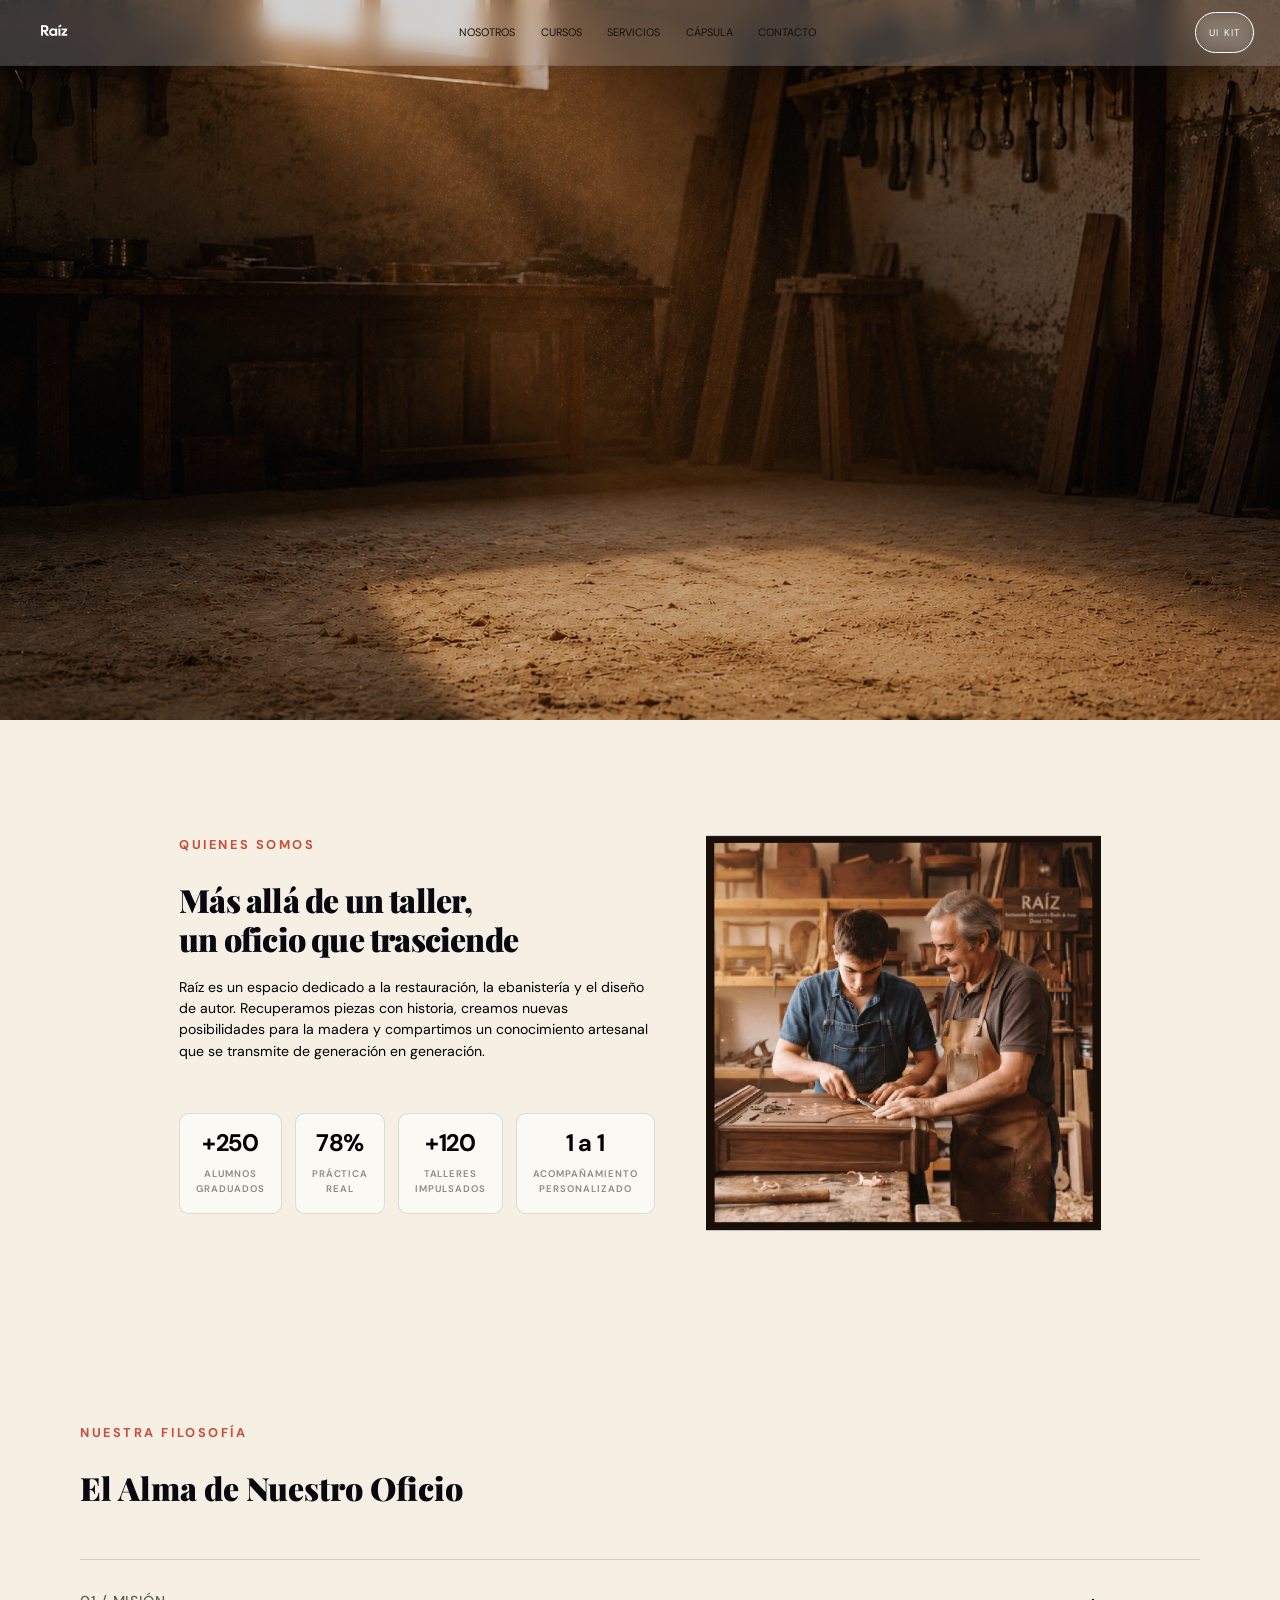
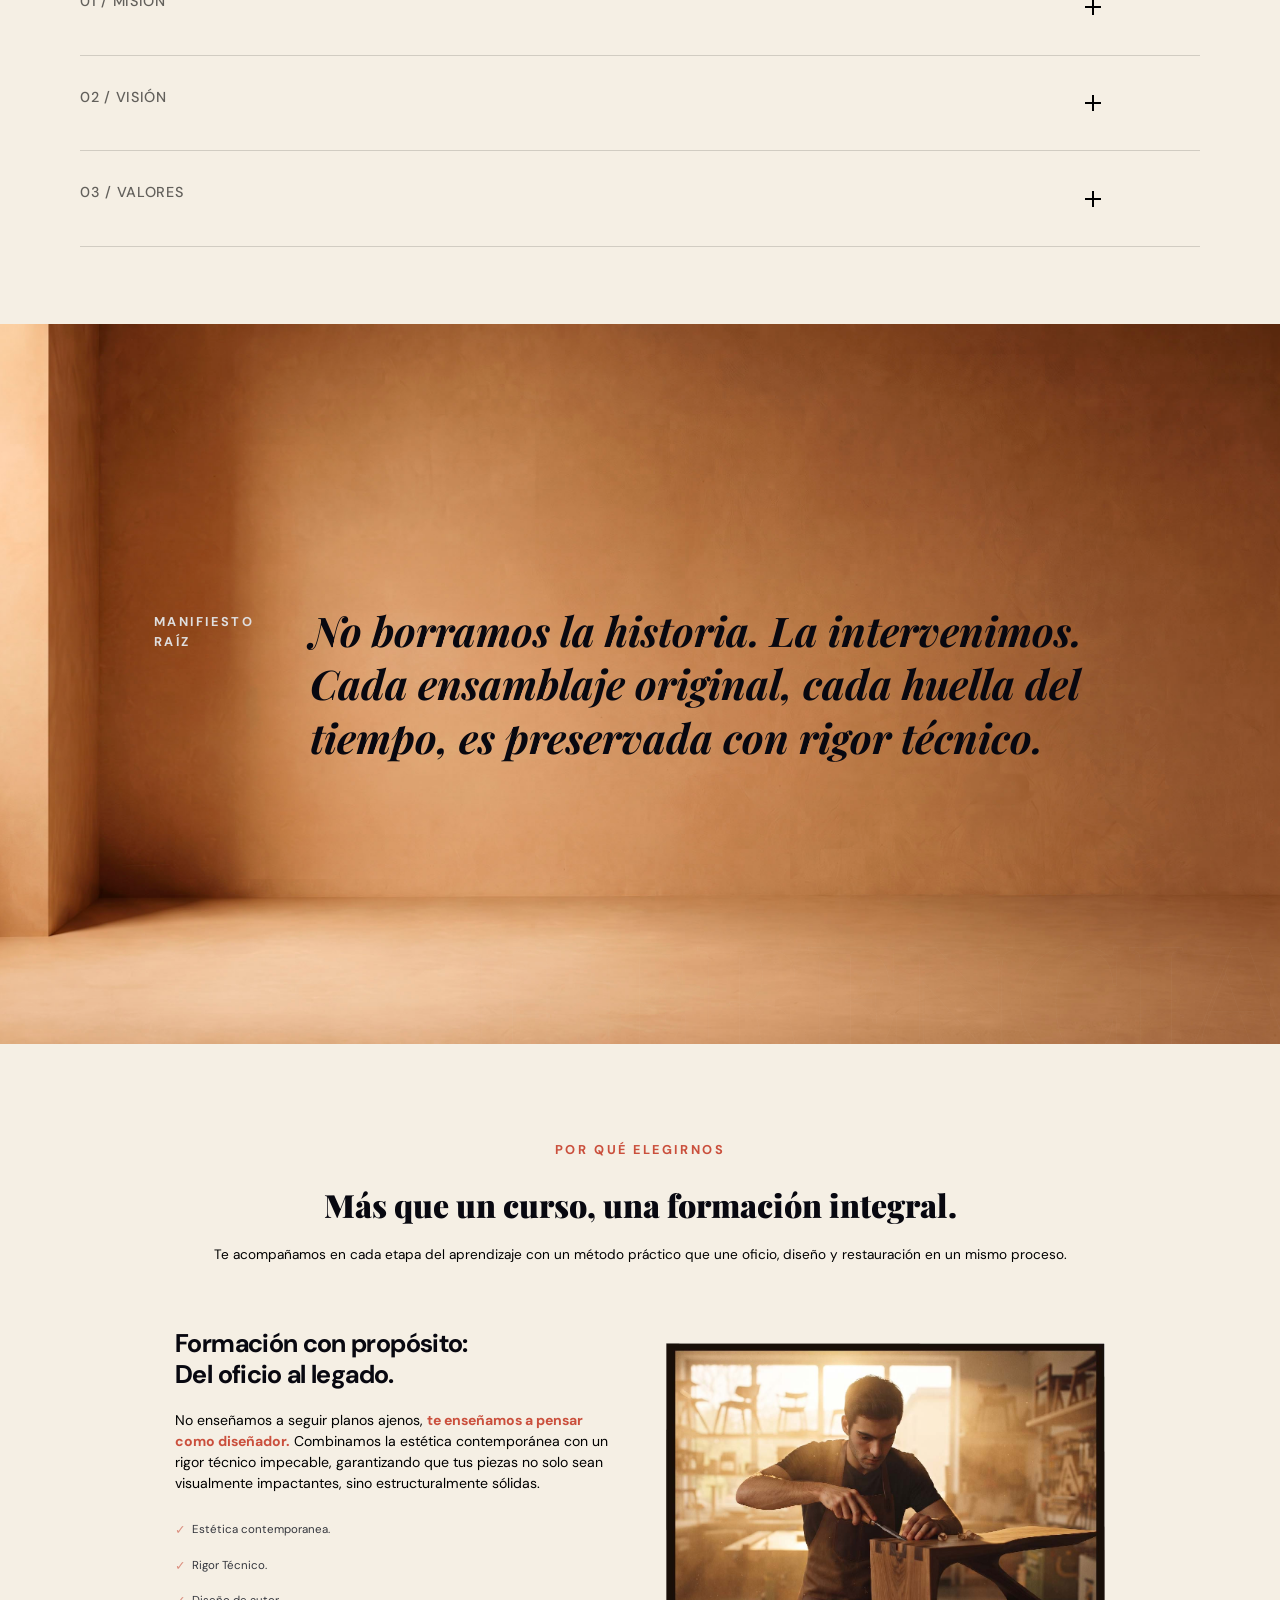
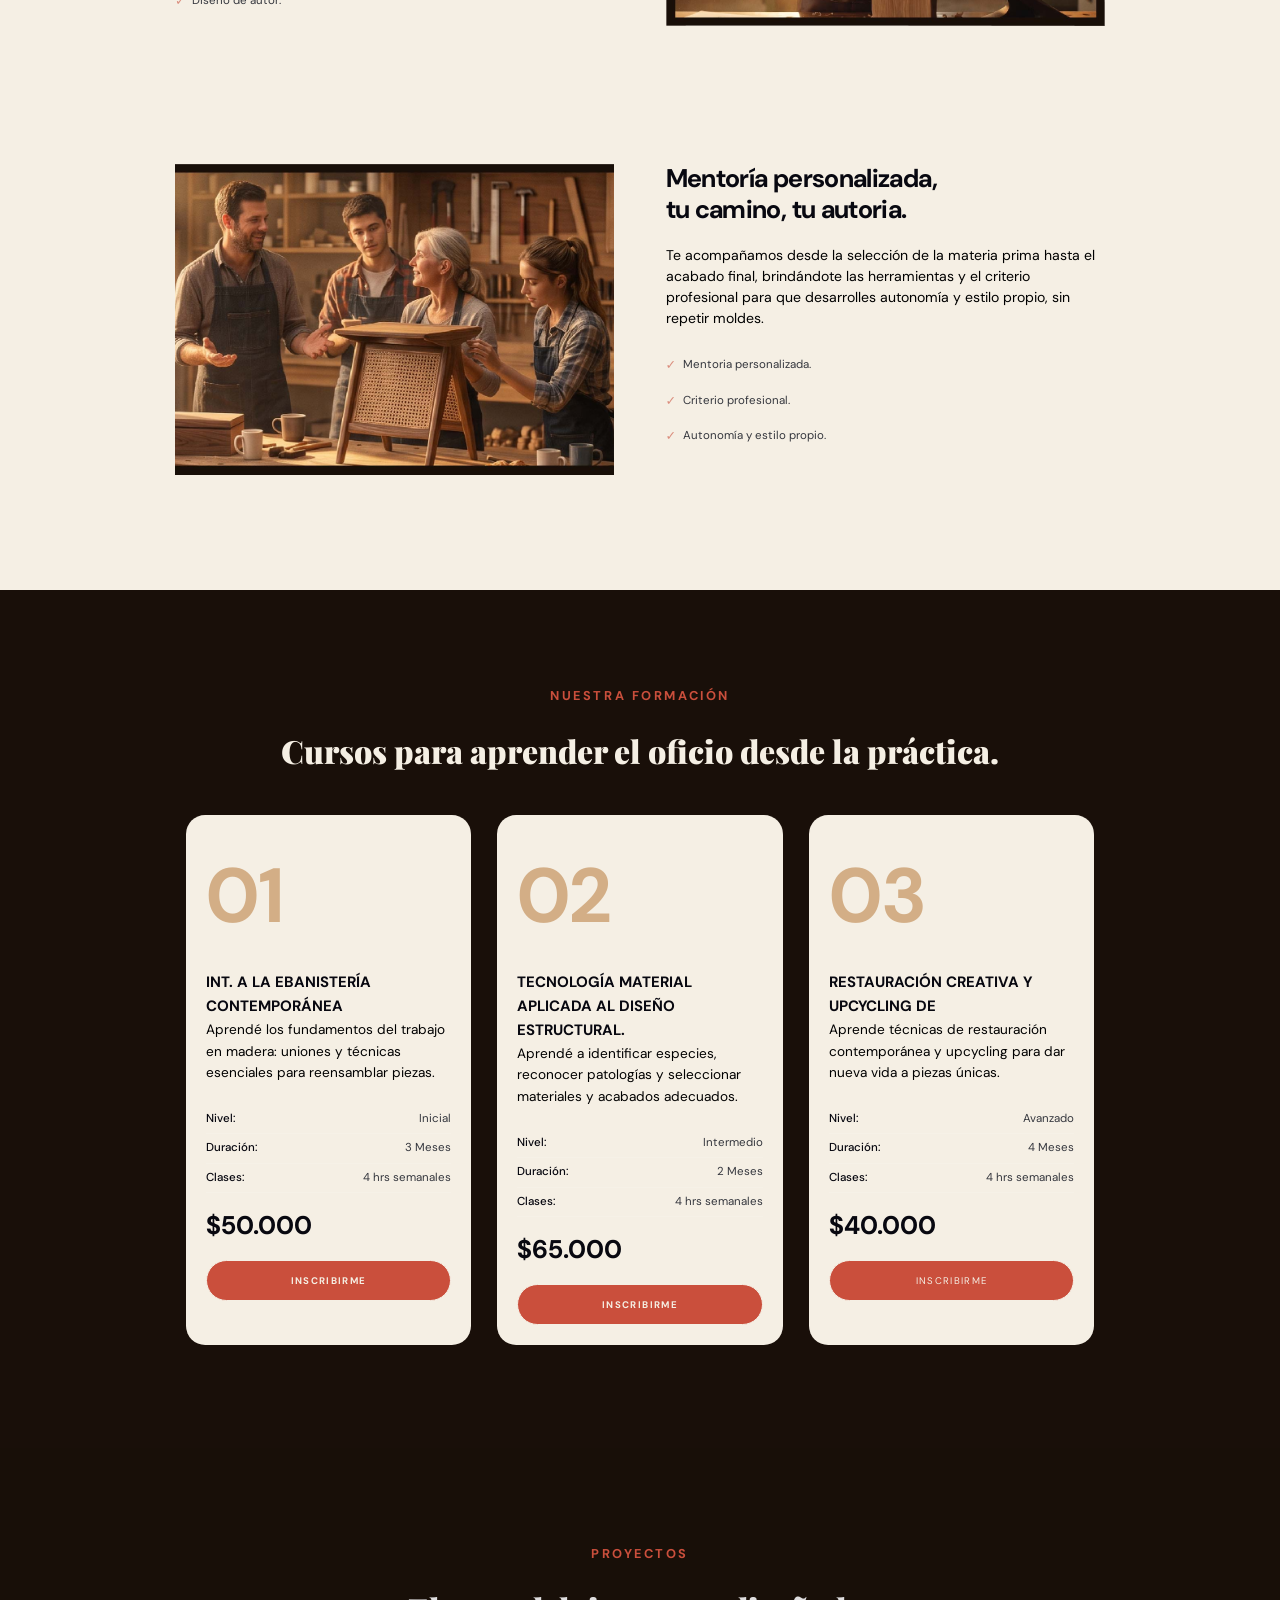
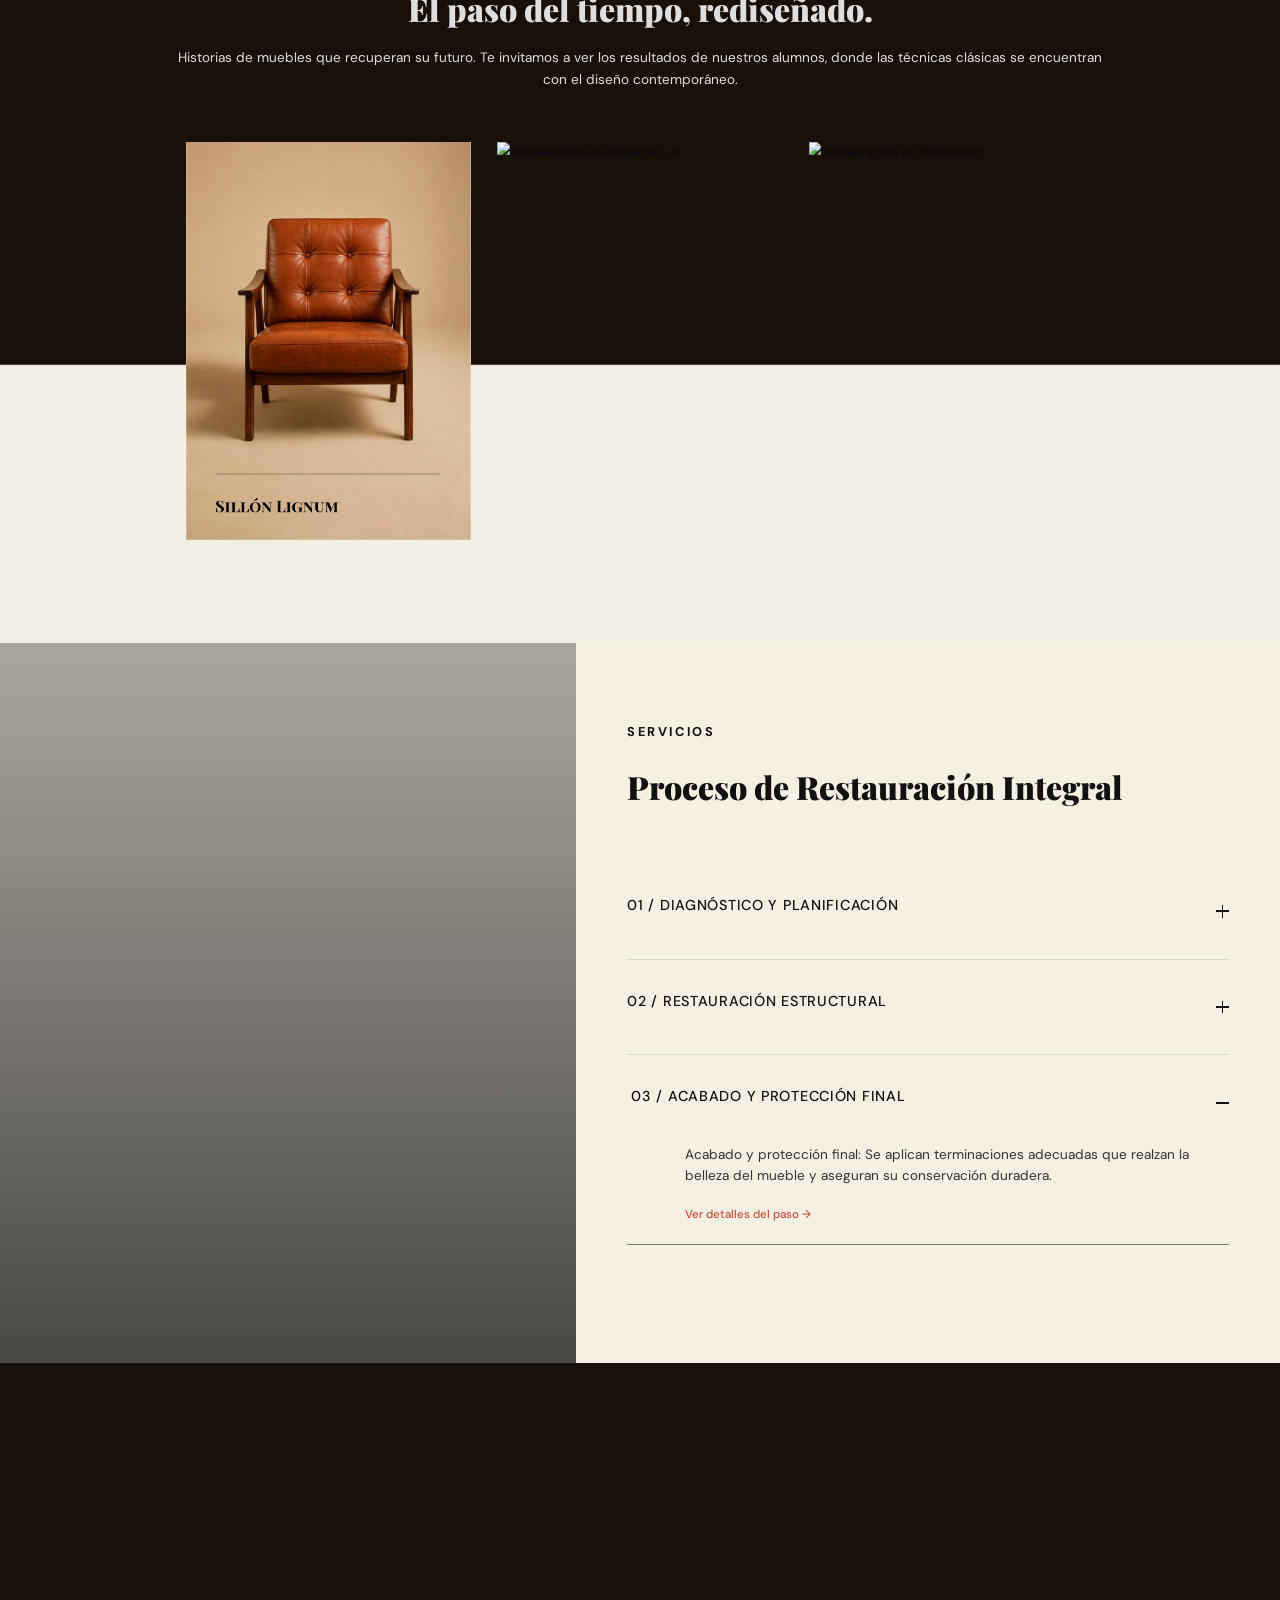
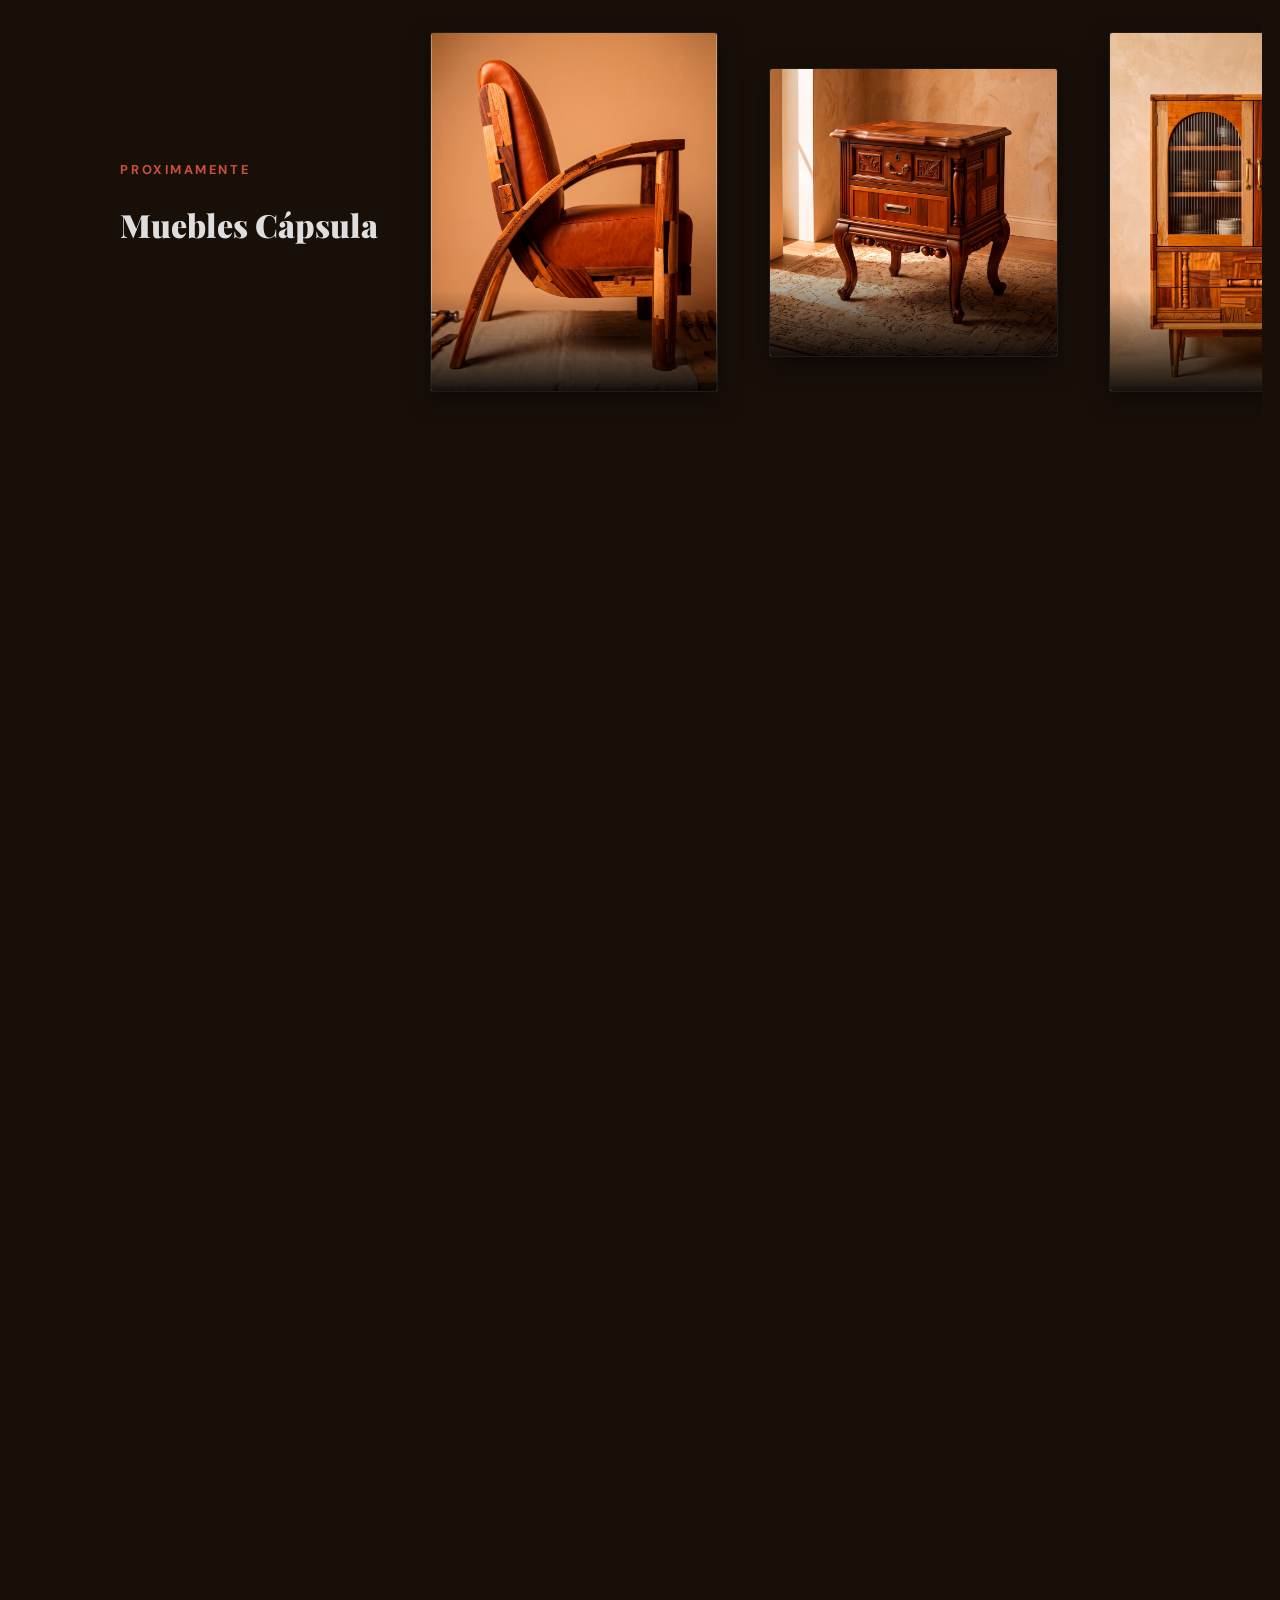
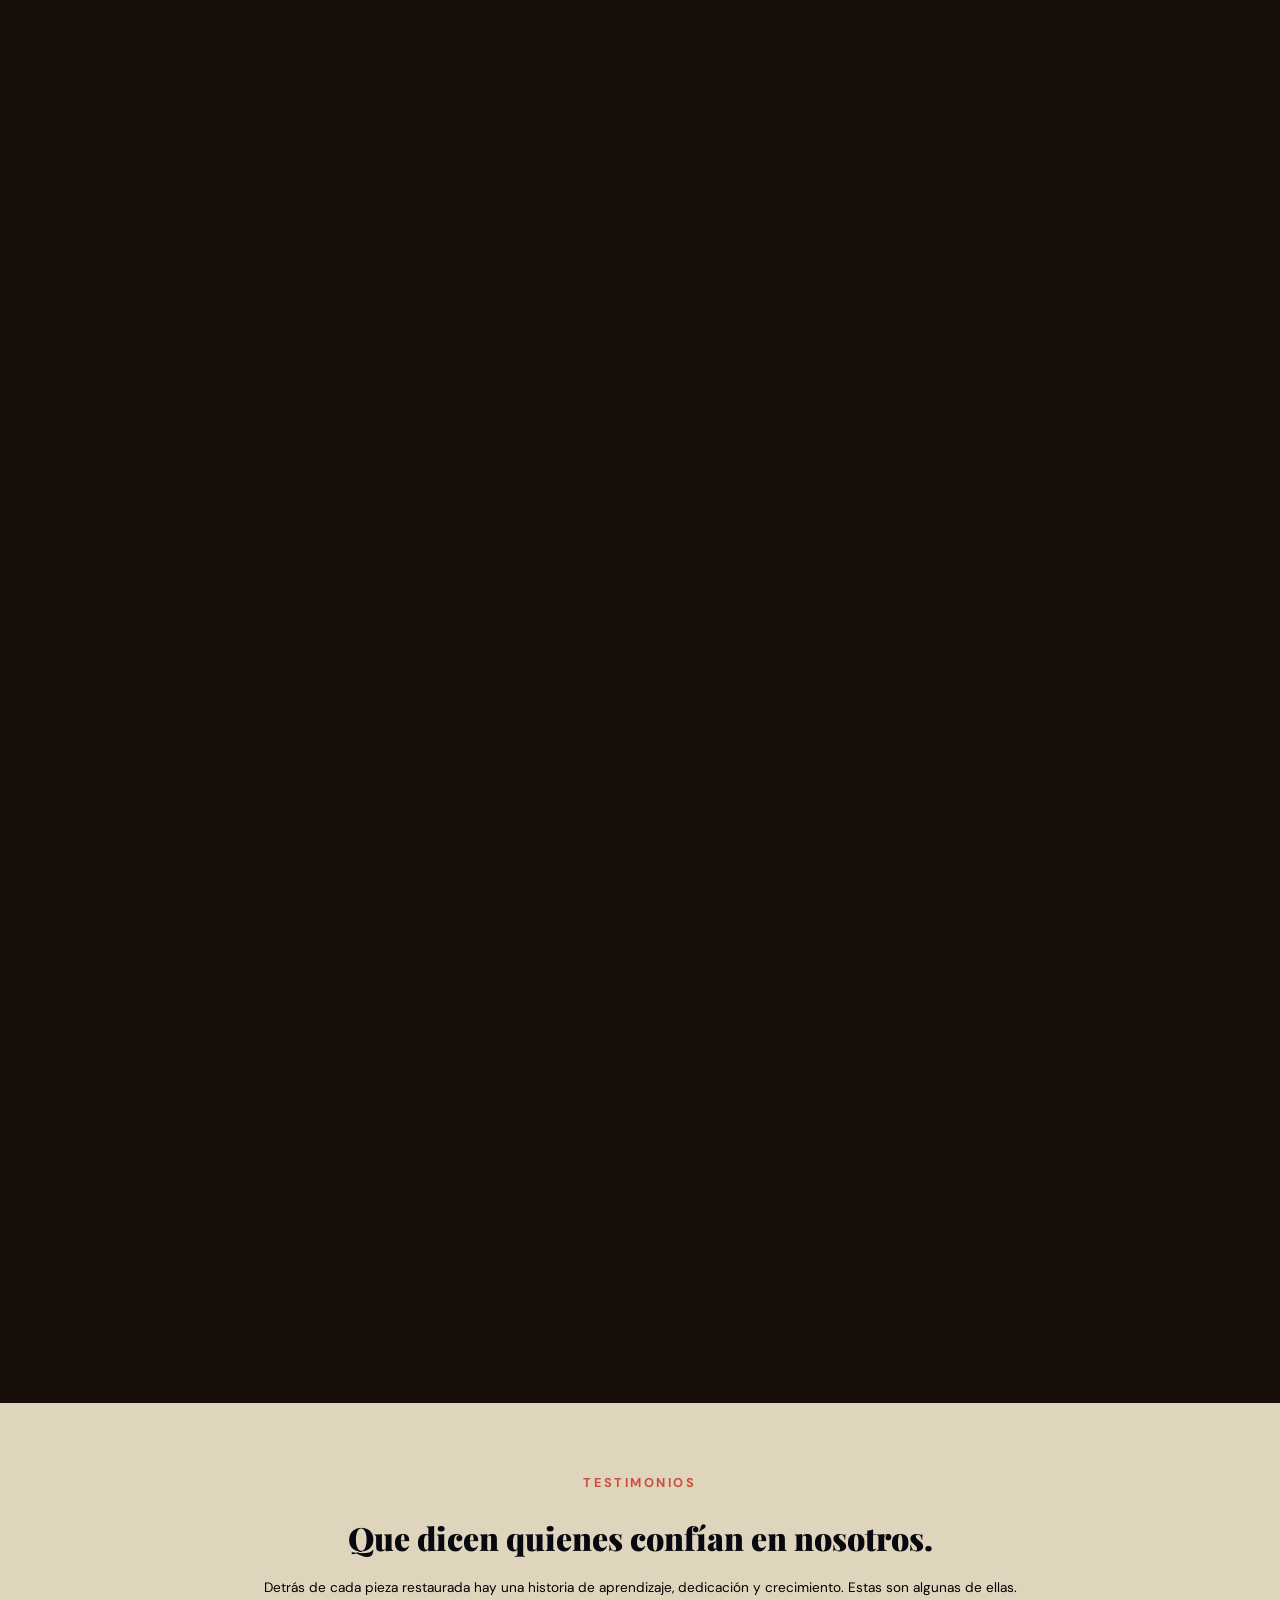
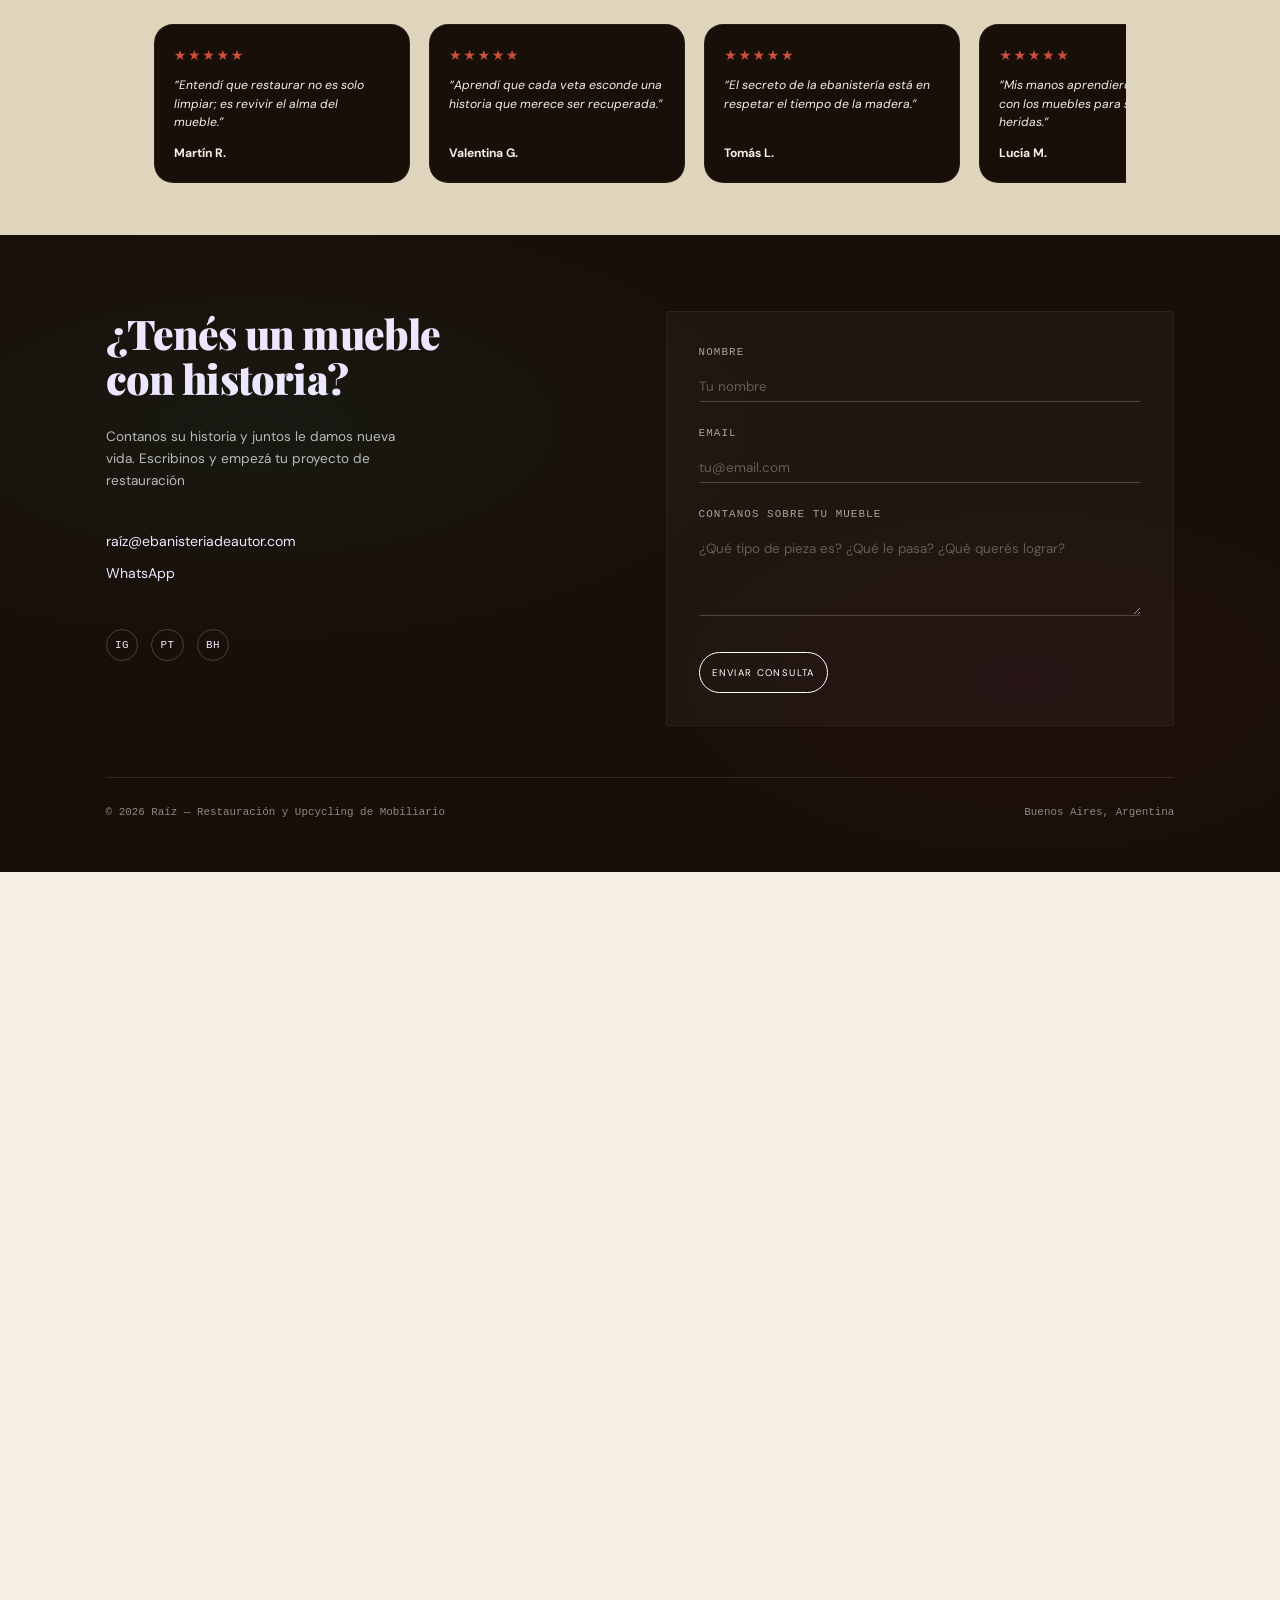
==== commit 0906dcb1: "final desktop" ====
--- a/index.html
+++ b/index.html
@@ -1,4 +1,4 @@
-<!DOCTYPE html>
+﻿<!DOCTYPE html>
 <html lang="es">
 
 <head>
@@ -577,7 +577,7 @@
                       <div>Diseño &amp; Restauración</div>
                     </div>
                   </div>
-                  <img src="assets/img_capsula.png" alt="Cápsula 1" class="image">
+                  <img src="assets/capsula_1.jpg" alt="Cápsula 1" class="image">
                 </div>
               </div>
             </div>
@@ -588,11 +588,43 @@
                 <div class="sc-gallery_item-img aspect-ratio-1-1">
                   <div class="sc-gallery_info">
                     <div class="sc-gallery_info-text">
-                      <div>Textura Natural</div>
-                      <div>Acabados Orgánicos</div>
+                      <div>Mueble Alba</div>
+                      <span>Acabados Orgánicos</span>
                     </div>
                   </div>
-                  <img src="assets/img_capsula_2.png" alt="Cápsula 2" class="image">
+                  <img src="assets/capsula_2.jpg" alt="Cápsula 2" class="image">
+                </div>
+              </div>
+            </div>
+
+
+            <!-- Item 4 -->
+            <div class="sc-gallery_item">
+              <div class="sc-gallery_item-card">
+                <div class="sc-gallery_item-img aspect-ratio-4-5">
+                  <div class="sc-gallery_info">
+                    <div class="sc-gallery_info-text">
+                      <div>Tonalidad Roble</div>
+                      <div>Restauración Fina</div>
+                    </div>
+                  </div>
+                  <img src="assets/capsula_4.jpg" alt="Cápsula 4" class="image">
+                </div>
+              </div>
+            </div>
+
+
+            <!-- Item 6 -->
+            <div class="sc-gallery_item">
+              <div class="sc-gallery_item-card">
+                <div class="sc-gallery_item-img aspect-ratio-3-2">
+                  <div class="sc-gallery_info">
+                    <div class="sc-gallery_info-text">
+                      <div>Mobiliario de Autor</div>
+                      <div>Taller Belluccia</div>
+                    </div>
+                  </div>
+                  <img src="assets/capsula_6.png" alt="Cápsula 6" class="image">
                 </div>
               </div>
             </div>
@@ -607,25 +639,12 @@
                       <div>Minimalismo Clásico</div>
                     </div>
                   </div>
-                  <img src="assets/img_capsula_3.png" alt="Cápsula 3" class="image">
+                  <img src="assets/capsula_3.jpg" alt="Cápsula 3" class="image">
                 </div>
               </div>
             </div>
 
-            <!-- Item 4 -->
-            <div class="sc-gallery_item">
-              <div class="sc-gallery_item-card">
-                <div class="sc-gallery_item-img aspect-ratio-4-5">
-                  <div class="sc-gallery_info">
-                    <div class="sc-gallery_info-text">
-                      <div>Tonalidad Roble</div>
-                      <div>Restauración Fina</div>
-                    </div>
-                  </div>
-                  <img src="assets/img_capsula_4.png" alt="Cápsula 4" class="image">
-                </div>
-              </div>
-            </div>
+
 
             <!-- Item 5 -->
             <div class="sc-gallery_item">
@@ -637,25 +656,12 @@
                       <div>Piezas Únicas</div>
                     </div>
                   </div>
-                  <img src="assets/img_capsula_6.png" alt="Cápsula 5" class="image">
+                  <img src="assets/capsula_5.png" alt="Cápsula 5" class="image">
                 </div>
               </div>
             </div>
 
-            <!-- Item 6 -->
-            <div class="sc-gallery_item">
-              <div class="sc-gallery_item-card">
-                <div class="sc-gallery_item-img aspect-ratio-3-2">
-                  <div class="sc-gallery_info">
-                    <div class="sc-gallery_info-text">
-                      <div>Mobiliario de Autor</div>
-                      <div>Taller Belluccia</div>
-                    </div>
-                  </div>
-                  <img src="assets/img_capsula_1.png" alt="Cápsula 6" class="image">
-                </div>
-              </div>
-            </div>
+
 
           </div>
         </div>
@@ -987,10 +993,11 @@
         <!-- Bloque Izquierdo: Info de Marca y Enlaces -->
         <div class="footer-left">
           <h2 class="footer-title">¿Tenés un mueble<br>con historia?</h2>
-          <p class="footer-desc">Cada pieza tiene un potencial que aún no conocés. Hablemos.</p>
+          <p class="footer-desc">Contanos su historia y juntos le damos nueva vida. Escribinos y empezá tu proyecto de
+            restauración</p>
 
           <div class="footer-contact-info">
-            <a href="mailto:hola@maderaviva.com" class="footer-link">hola@maderaviva.com</a>
+            <a href="mailto:raíz@ebanisteriadeautor.com" class="footer-link">raíz@ebanisteriadeautor.com</a>
             <a href="https://wa.me/5491100000000" class="footer-link" target="_blank"
               rel="noopener noreferrer">WhatsApp</a>
           </div>
@@ -1028,7 +1035,6 @@
       <div class="footer-bottom">
         <footer>
           <span class="footer-copy">© 2026 Raíz — Restauración y Upcycling de Mobiliario</span>
-          <span class="footer-logo"><img src="assets/logo_blanco.png" alt="Raíz"></span>
           <span class="footer-location">Buenos Aires, Argentina</span>
         </footer>
       </div>
--- a/css/styles.css
+++ b/css/styles.css
@@ -198,6 +198,7 @@
   gap: 14px;
 }
 
+
 .btn-ghost {
   min-height: 44px;
   padding: 15px 26px;
@@ -5469,53 +5470,74 @@
   position: relative;
   width: 100%;
   background: var(--void) !important;
-  /* Forzamos tu fondo oscuro original */
   overflow: visible !important;
-  /* Permite que GSAP controle el espacio sin romper */
-}
-
-/* ¡SOLUCIÓN DEFINITIVA AL BLOQUE BLANCO! 
-   Forzamos al contenedor invisible de GSAP a teñirse con tu fondo oscuro */
-.pin-spacer {
-  background: var(--void) !important;
+  /* Controla la duración del scroll vertical. 
+       A mayor altura, más lento y suave se moverán las imágenes horizontalmente */
+  height: 450vh;
+  /* Creamos un timeline de scroll basado en esta sección */
+  view-timeline-name: --section-scroll;
+  view-timeline-axis: block;
 }
 
 .sc-gallery {
   width: 100%;
-}
-
-.sc-gallery_list-wrapper {
+  height: 100%;
+}
+
+/* Contenedor que "frena" la pantalla en vertical */
+.sc-gallery_sticky {
   position: sticky;
   top: 0;
   height: 100vh;
-  width: 100vw;
+  width: 100%;
   overflow: hidden;
   display: flex;
   align-items: center;
-}
-
+  /* Centra la galería verticalmente en pantalla */
+}
+
+.sc-gallery_list-wrapper {
+  width: 100%;
+  overflow: visible;
+}
+
+/* La lista flex que se va a desplazar horizontalmente */
 .sc-gallery_list {
   display: flex;
-  flex-direction: row;
-  flex-wrap: nowrap;
+  gap: 4rem;
+  /* Espaciado entre tarjetas */
+  padding: 0 10vw;
+  /* Margen de entrada y salida */
   width: max-content;
-  /* ¡SOLUCIÓN AL INICIO! 0 a la izquierda para que arranque al ras de la pantalla, 15vw al final para el cierre */
-  padding: 0 15vw 0 0;
-  gap: 4rem;
-  /* Espacio premium entre el título y cada mueble */
-  align-items: center;
-  /* Alinea los muebles al centro entre sí */
   will-change: transform;
-}
-
-/* --- NUEVO: Estilos para el Header integrado en el scroll --- */
+
+  /* Vinculamos la animación al scroll de la sección */
+  animation: scrollHorizontal linear both;
+  animation-timeline: --section-scroll;
+  /* La animación empieza cuando la sección entra a la vista y termina cuando sale */
+  animation-range: contain 0% contain 100%;
+}
+
+/* Estilos base para los ítems para asegurar el comportamiento horizontal */
 .sc-gallery-header {
+  flex-shrink: 0;
   display: flex;
   flex-direction: column;
   justify-content: center;
-  margin-bottom: 0 !important;
-  /* Eliminamos el margen viejo para que se alinee perfecto con las fotos */
-  padding: 6rem;
+  min-width: 300px;
+}
+
+/* Animación que calcula el desplazamiento exacto hacia la izquierda */
+@keyframes scrollHorizontal {
+  from {
+    transform: translateX(0);
+  }
+
+  to {
+    /* Se desplaza hacia la izquierda el ancho total de la lista 
+           menos el ancho de la pantalla para que encaje perfecto al final */
+    transform: translateX(calc(-100% + 100vw));
+  }
 }
 
 .sc-gallery_item {
@@ -5555,13 +5577,13 @@
   max-width: 650px;
 }
 
-.sc-gallery_item-img img.image {
+.sc-gallery_item-img .image {
   width: 100%;
   height: 100%;
+  /* 'contain' asegura que la imagen se vea completa sin recortarse */
   object-fit: cover;
-  display: block;
-  transform: scale(1.3);
-  transform-origin: center center;
+  object-position: center;
+  transition: transform 0.6s cubic-bezier(0.25, 1, 0.5, 1);
 }
 
 /* Efectos de información y hovers originales */
@@ -6455,11 +6477,13 @@
   background-color: var(--void);
   padding: 6rem 4%;
   color: var(--text);
+
 }
 
 .footer-container {
   max-width: 1400px;
   margin: 0 auto;
+  margin-top: 95px;
 }
 
 .footer-content {
@@ -6605,6 +6629,7 @@
   flex-direction: column;
   align-items: center;
   gap: 1.5rem;
+  width: 100%;
 }
 
 @media (min-width: 768px) {
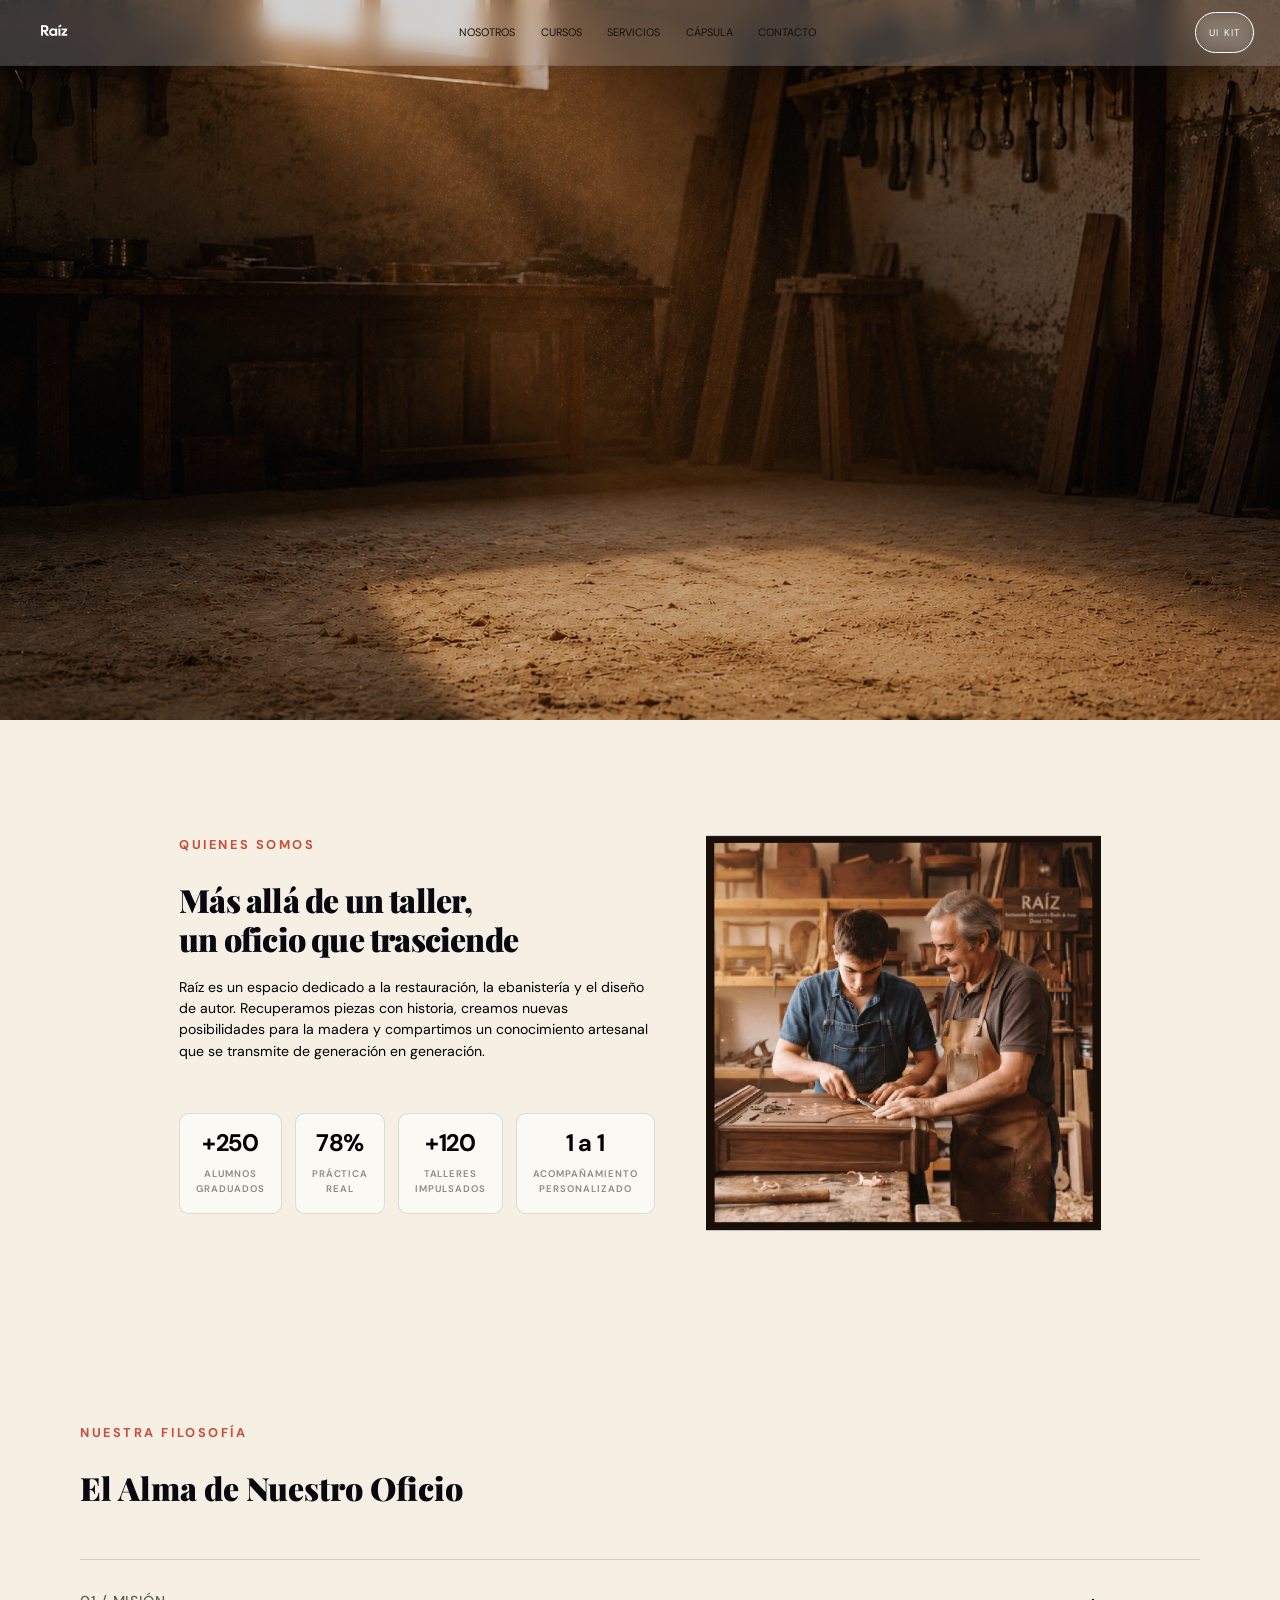
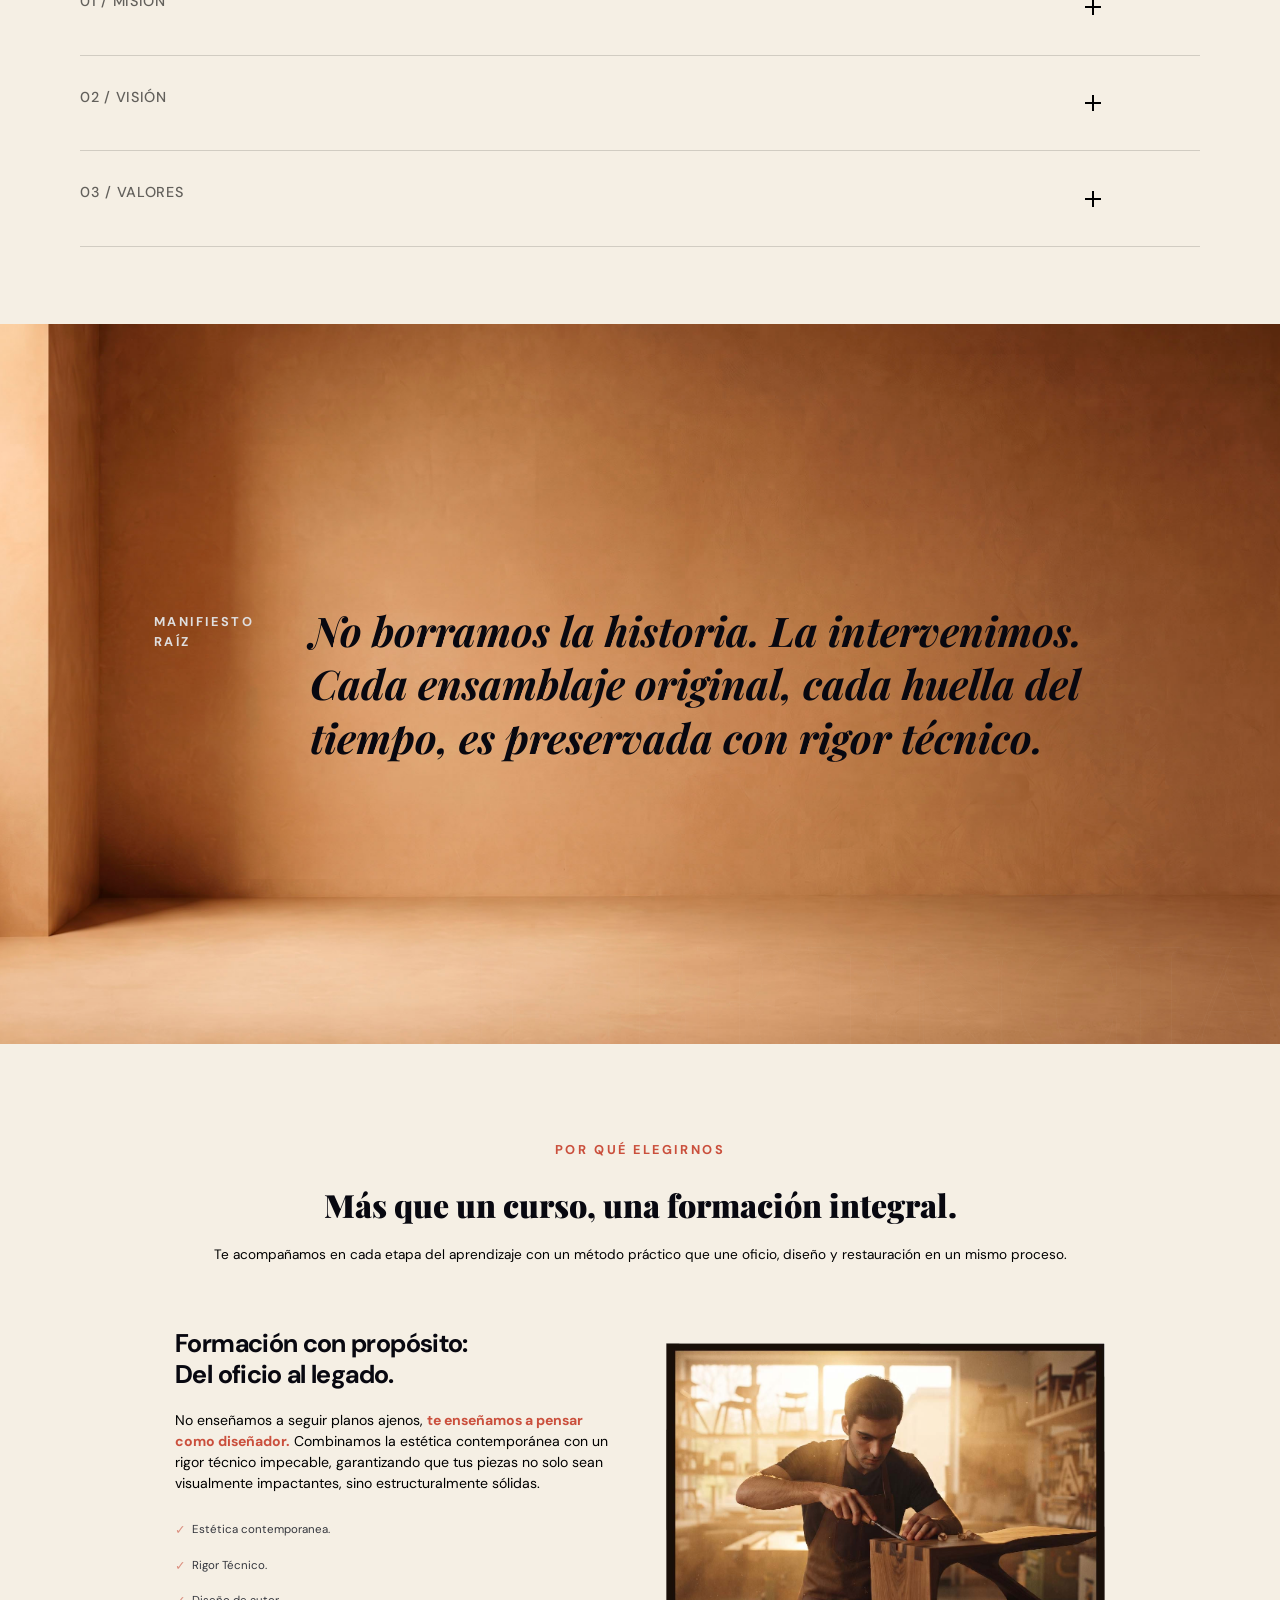
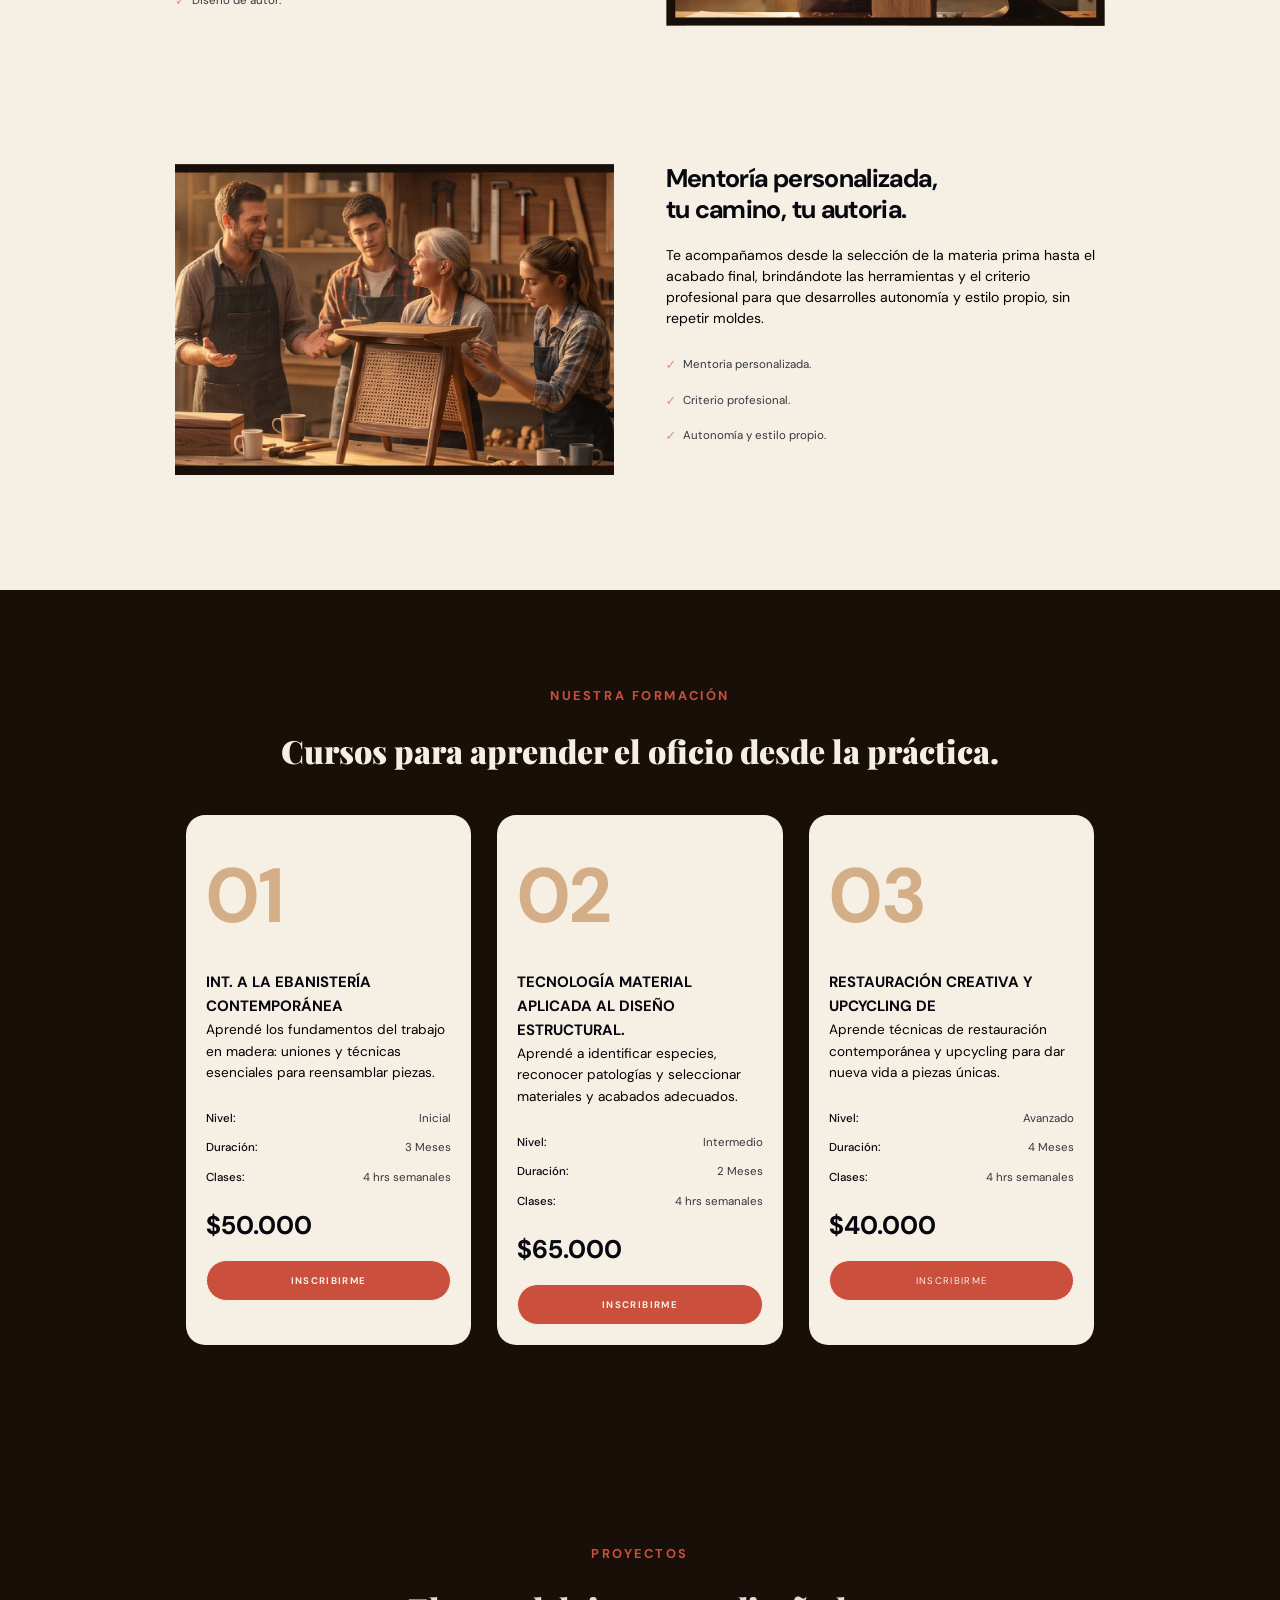
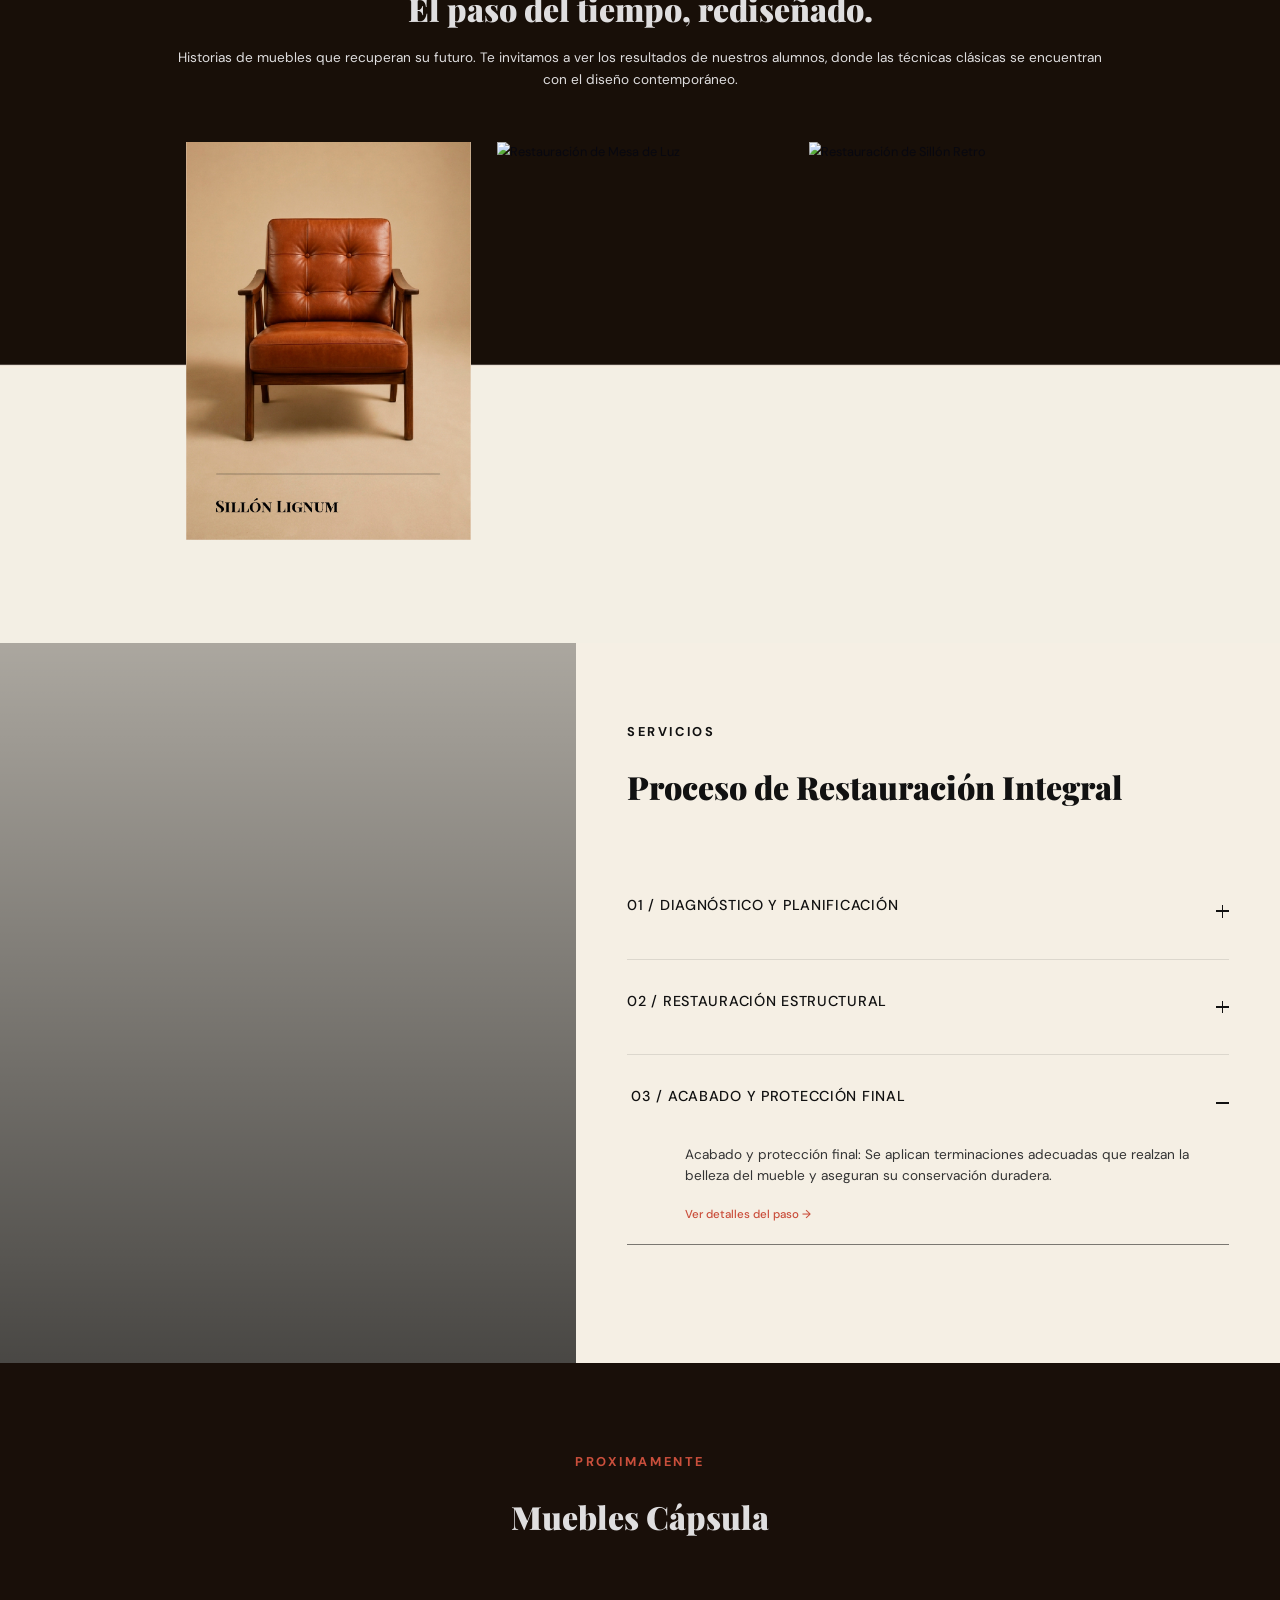
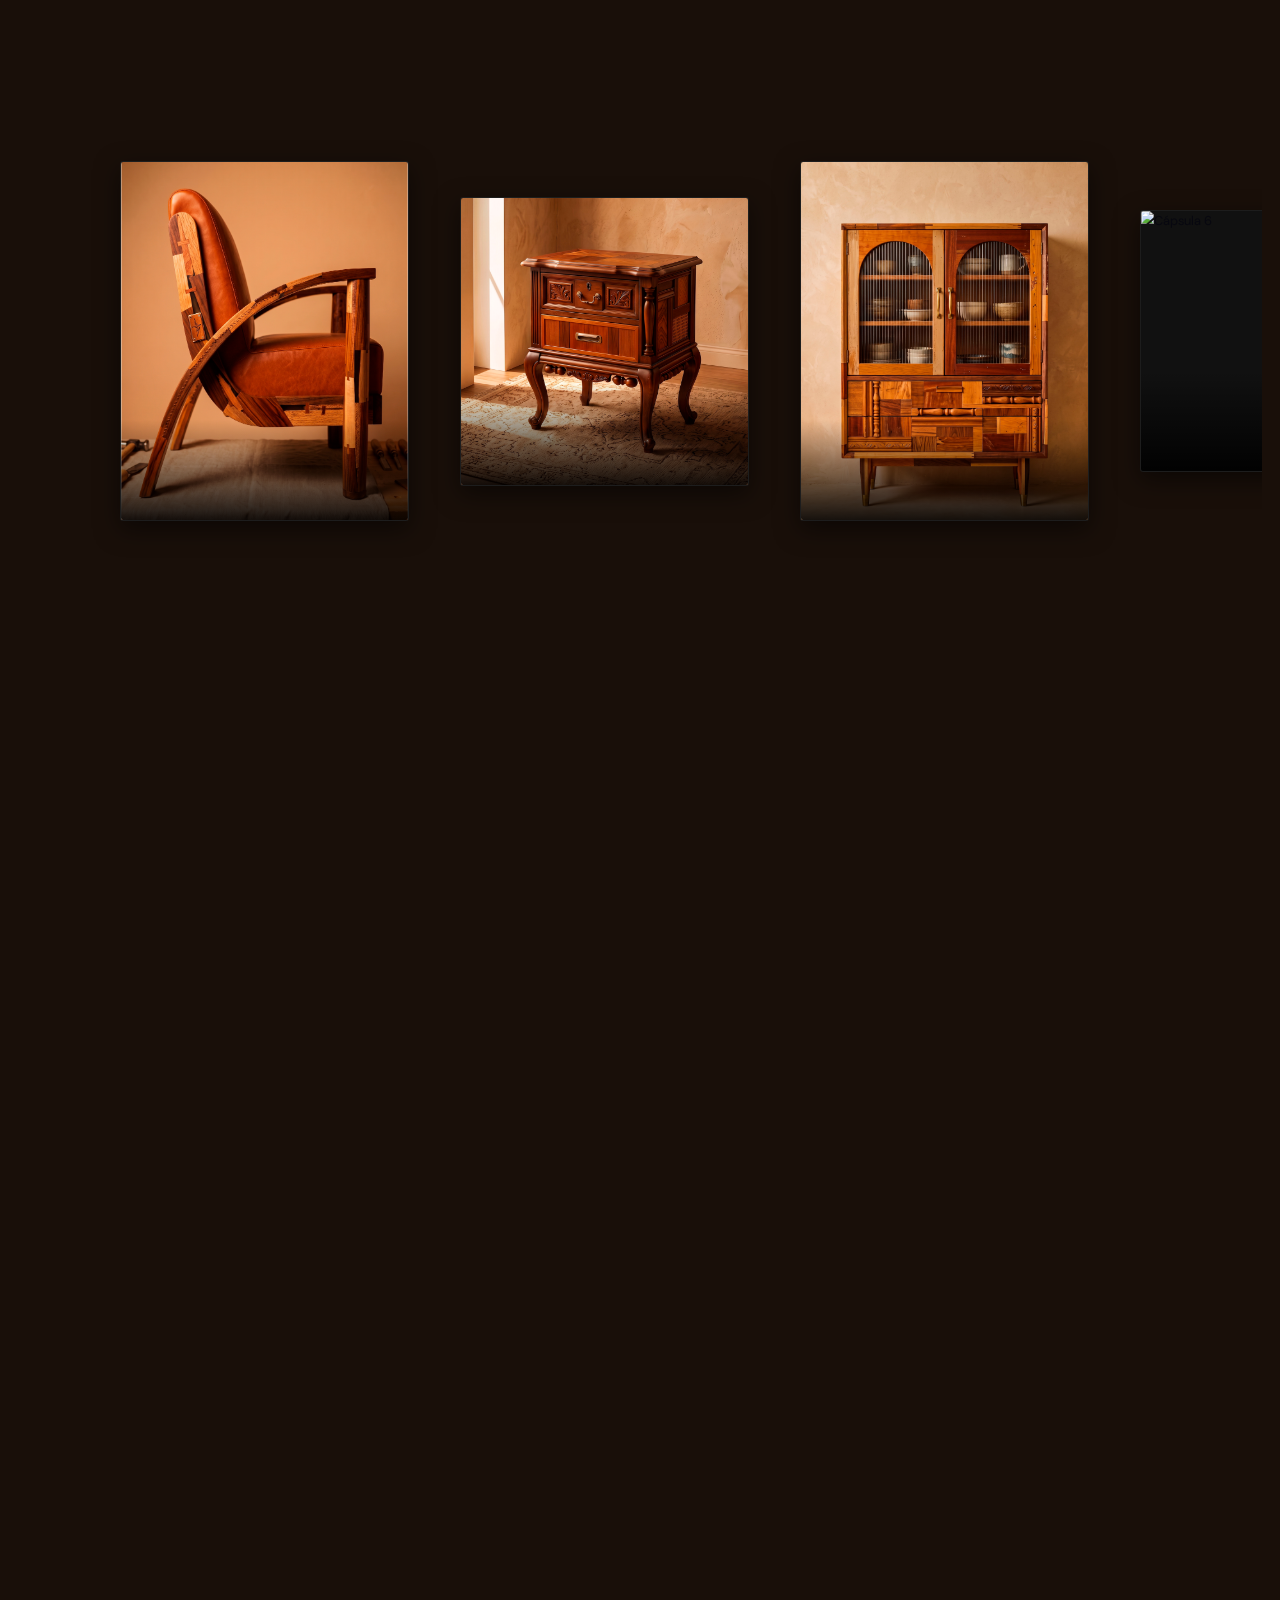
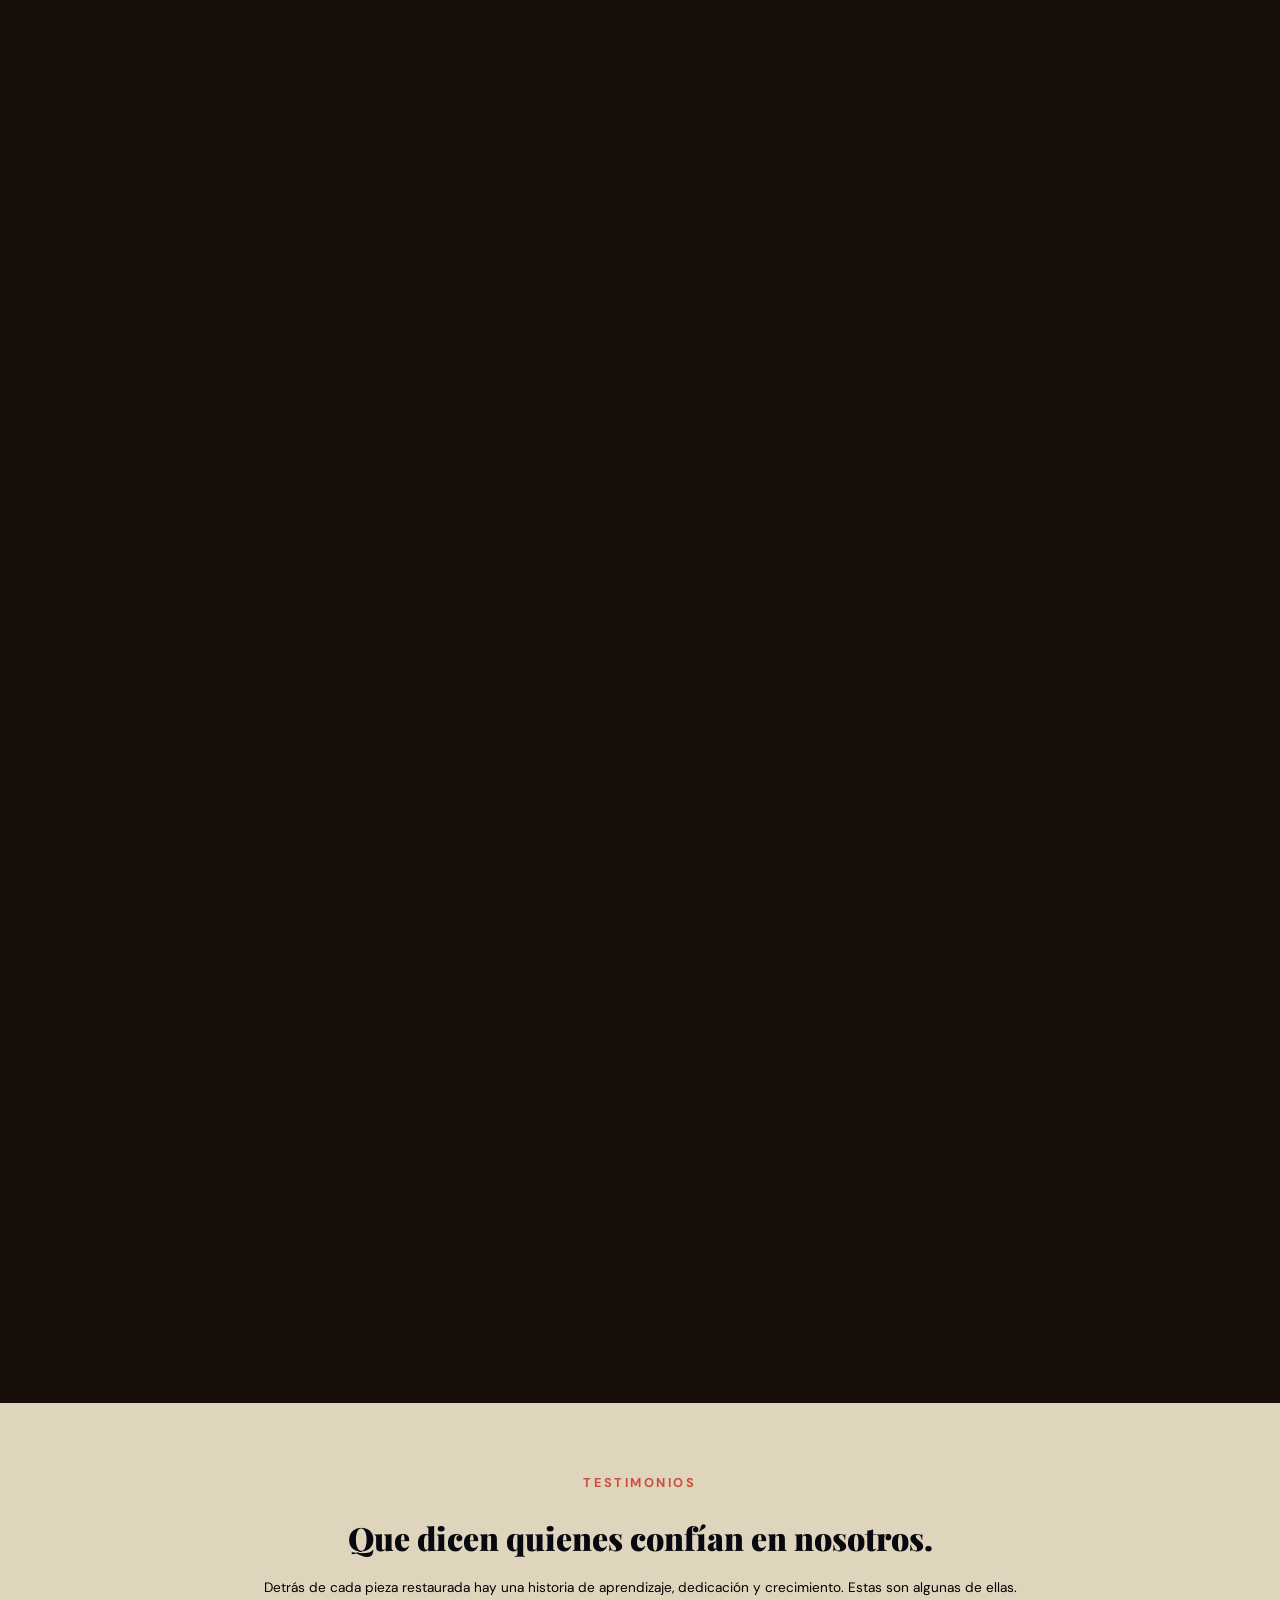
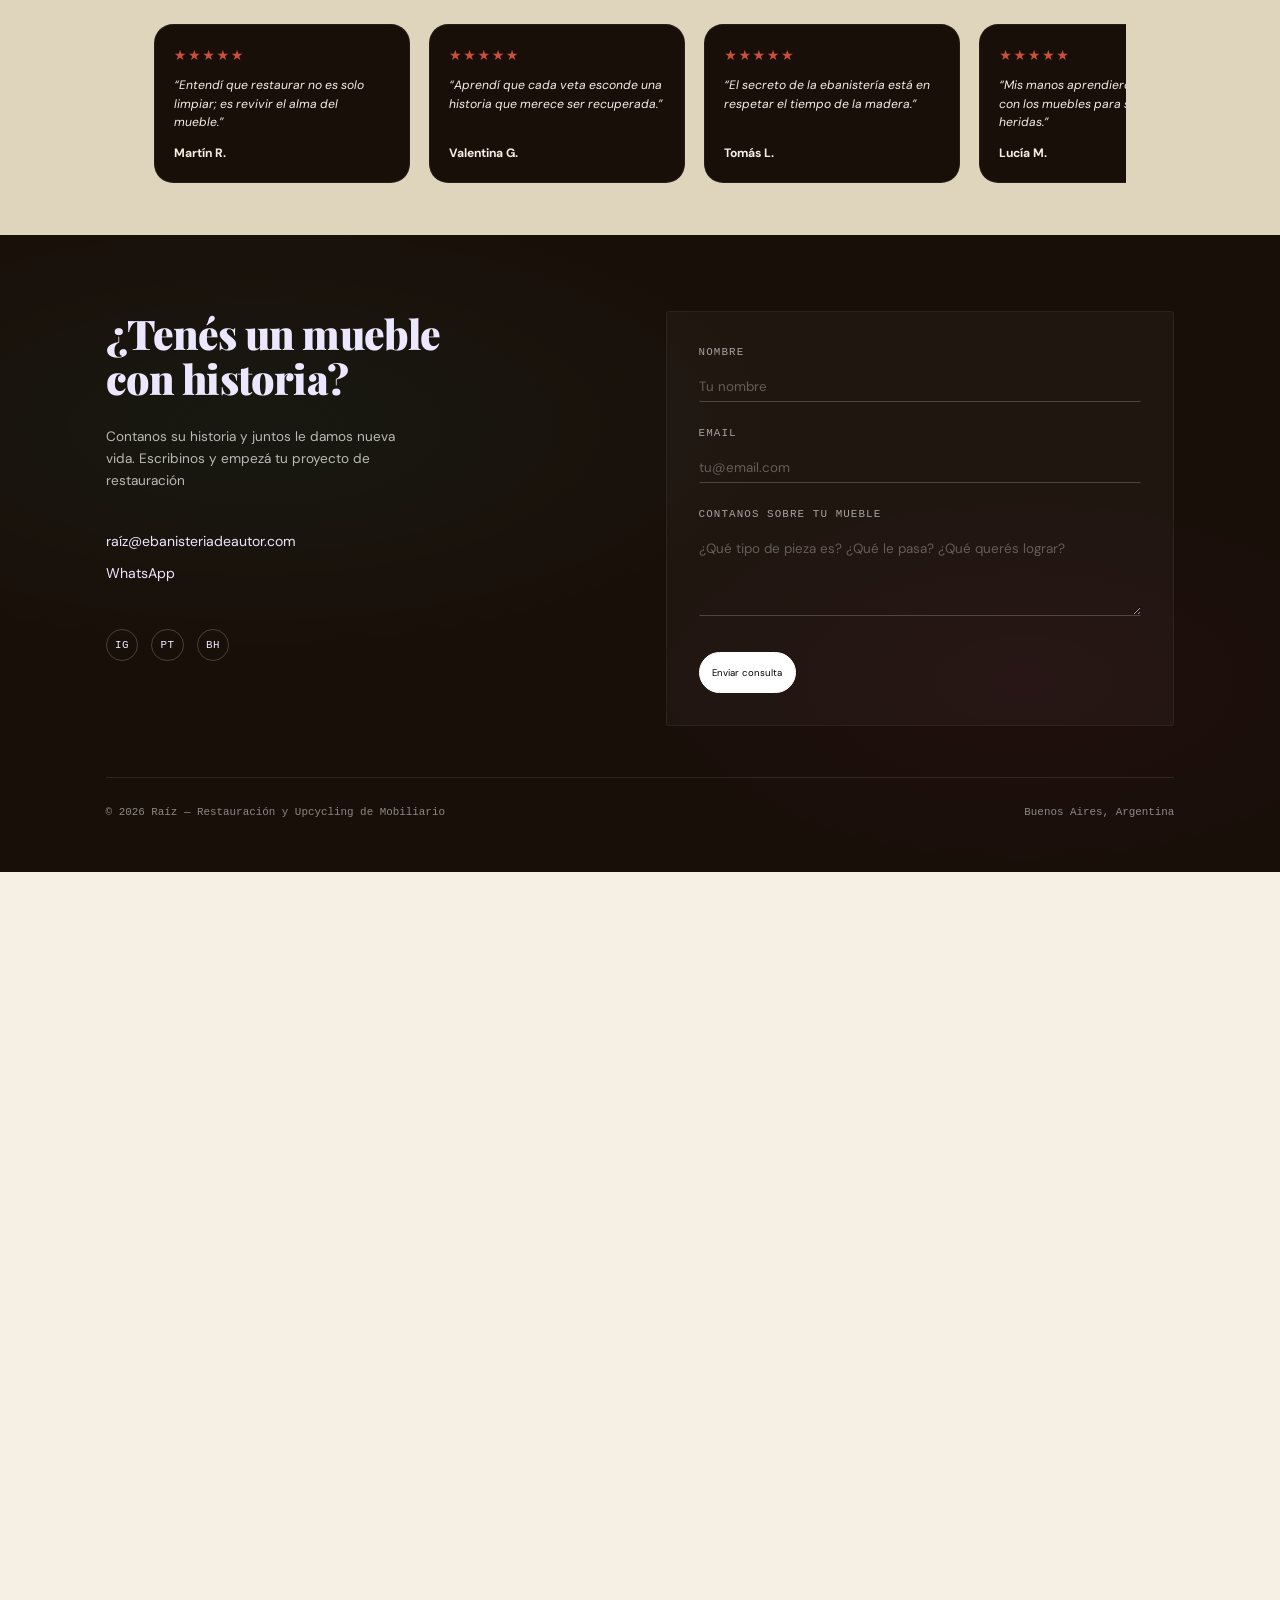
==== commit eb94cdb4: "correcciones" ====
--- a/index.html
+++ b/index.html
@@ -554,18 +554,20 @@
 
   <section class="section sc-gallery-section" id="capsula">
     <div class="sc-gallery">
+
+      <div class="sc-gallery-header">
+        <span class="section-label">Proximamente</span>
+        <h2 class="section-title" style="color: rgb(223, 222, 223);">
+          Muebles Cápsula
+        </h2>
+      </div>
       <!-- Contenedor intermedio que se queda fijo con position: sticky -->
       <div class="sc-gallery_sticky">
         <div class="sc-gallery_list-wrapper">
           <div class="sc-gallery_list">
 
             <!-- HEADER INTEGRADO AL SCROLL HORIZONTAL -->
-            <div class="sc-gallery-header">
-              <span class="section-label">Proximamente</span>
-              <h2 class="section-title" style="color: rgb(223, 222, 223);">
-                Muebles Cápsula
-              </h2>
-            </div>
+
 
             <!-- Item 1 -->
             <div class="sc-gallery_item">
@@ -1025,7 +1027,7 @@
               <textarea id="formMensaje" name="mensaje" rows="4"
                 placeholder="¿Qué tipo de pieza es? ¿Qué le pasa? ¿Qué querés lograr?" required></textarea>
             </div>
-            <button type="submit" class="btn btn-ghost">Enviar consulta</button>
+            <button type="submit" class="btn btn-ghost-1">Enviar consulta</button>
           </form>
         </div>
 
--- a/css/styles.css
+++ b/css/styles.css
@@ -5518,13 +5518,16 @@
   animation-range: contain 0% contain 100%;
 }
 
-/* Estilos base para los ítems para asegurar el comportamiento horizontal */
+/* Estilos base para el header de la cápsula (Centrado en ambas versiones) */
 .sc-gallery-header {
   flex-shrink: 0;
   display: flex;
   flex-direction: column;
   justify-content: center;
-  min-width: 300px;
+  align-items: center;
+  text-align: center;
+  width: 100%;
+  margin: 0 auto 2rem auto;
 }
 
 /* Animación que calcula el desplazamiento exacto hacia la izquierda */
@@ -5641,19 +5644,17 @@
   }
 
   .sc-gallery-header {
-    position: sticky;
-    left: 1rem;
-    margin-top: -160px;
-    width: 0 !important;
-    min-width: 0 !important;
+    position: relative;
+    width: 100% !important;
     padding: 0 !important;
     z-index: 10;
   }
 
   .sc-gallery-header .section-label,
   .sc-gallery-header .section-title {
-    width: calc(100vw - 2rem);
+    width: 100%;
     display: block;
+    text-align: center;
   }
 
   .sc-gallery_item-img,
@@ -6651,4 +6652,253 @@
   width: auto;
   opacity: 0.8;
   filter: brightness(0) invert(1);
+}
+
+/* ==========================================================
+   MOBILE MENU (HAMBURGER)
+   ========================================================== */
+@media (max-width: 768px) {
+
+  /* Ocultar botón UI KIT en la barra para hacer espacio */
+  .apex-nav-inner .btn-ghost {
+    display: none;
+  }
+
+  /* Asegurarse que el botón de hamburguesa se vea */
+  .mobile-menu-btn {
+    display: flex !important;
+    z-index: 9999;
+  }
+
+  /* Asegurarse que las líneas se vean (blancas/claras) */
+  .mobile-menu-btn span {
+    background: #fff !important;
+  }
+
+  /* Animación del botón (Hamburguesa a X) */
+  .mobile-menu-btn.is-active span:nth-child(1) {
+    transform: translateY(7px) rotate(45deg);
+  }
+
+  .mobile-menu-btn.is-active span:nth-child(2) {
+    opacity: 0;
+  }
+
+  .mobile-menu-btn.is-active span:nth-child(3) {
+    transform: translateY(-7px) rotate(-45deg);
+  }
+
+  /* Menú desplegable a pantalla completa */
+  .apex-nav-links {
+    position: fixed;
+    top: 0;
+    left: 0;
+    width: 100vw;
+    height: 100vh;
+    background-color: rgba(25, 15, 9, 0.98);
+    /* Fondo marrón oscuro (#190f09) con leve transparencia */
+    backdrop-filter: blur(10px);
+    display: flex !important;
+    flex-direction: column;
+    justify-content: center;
+    align-items: center;
+    gap: 2.5rem !important;
+    z-index: 9998;
+    /* Un nivel debajo del botón hamburguesa */
+
+    /* Estado inicial: oculto y desplazado hacia arriba */
+    opacity: 0;
+    visibility: hidden;
+    transform: translateY(-20px);
+    transition: all 0.4s ease-in-out;
+  }
+
+  /* Estado abierto */
+  .apex-nav-links.is-open {
+    opacity: 1;
+    visibility: visible;
+    transform: translateY(0);
+  }
+
+  /* Estilos para los enlaces dentro del menú mobile */
+  .apex-nav-links a {
+    color: #fff !important;
+    font-size: 1.5rem !important;
+    font-weight: 500;
+    letter-spacing: 0.1em;
+  }
+
+  /* ==========================================
+     ESTILOS GENERALES / MOBILE BASE (Hero)
+     ========================================== */
+
+  /* Contenedor principal del Hero */
+  .section-hero,
+  #hero {
+    position: relative !important;
+    width: 100% !important;
+    min-height: 100vh !important;
+    display: flex !important;
+    flex-direction: column !important;
+    justify-content: flex-start !important;
+    overflow: hidden !important;
+    padding: 0 !important;
+  }
+
+  /* El video ocupa el 100% del ancho de forma responsiva */
+  .hero-bg-video {
+    position: absolute !important;
+    top: 0 !important;
+    left: 0 !important;
+    width: 100% !important;
+    height: 100% !important;
+    z-index: -1 !important;
+  }
+
+  .hero-bg-video video {
+    width: 100% !important;
+    height: 100% !important;
+    object-fit: cover !important;
+    /* Hace que llene el ancho y alto sin deformarse */
+    object-position: center !important;
+  }
+
+  /* Ajuste del contenido del Hero para Mobile (Galaxy S8, etc.) */
+  .section-hero .hero-content,
+  #hero .hero-content {
+    position: relative !important;
+    width: 100% !important;
+    max-width: 100% !important;
+    padding-top: 45vh !important;
+    /* Esto hace que el contenido baje más en mobile */
+    padding-right: 24px !important;
+    padding-left: 24px !important;
+    box-sizing: border-box !important;
+    text-align: center !important;
+    margin-top: 0 !important;
+  }
+
+  /* ==========================================
+     QUIENES SOMOS (Invertir orden en Mobile)
+     ========================================== */
+  #verde .grid-two {
+    display: flex !important;
+    flex-direction: column-reverse !important;
+    gap: 2rem;
+  }
+
+  /* ==========================================
+     DIFERENCIAL (Invertir orden en Mobile para imgs 5 y 6)
+     ========================================== */
+  /* Para img 5 (HTML original: Texto -> Imagen) */
+  #proceso .grid-two:not(.grid-two--reverse-mobile) {
+    display: flex !important;
+    flex-direction: column-reverse !important;
+    gap: 2rem;
+  }
+
+  /* Para img 6 (HTML original: Imagen -> Texto, anulamos la clase que lo invertía) */
+  #proceso .grid-two.grid-two--reverse-mobile .verde-image-container {
+    order: 1 !important;
+  }
+
+  #proceso .grid-two.grid-two--reverse-mobile .intro-text {
+    order: 2 !important;
+  }
+
+  /* ==========================================
+     CURSOS (Más ancho en Mobile)
+     ========================================== */
+  #cursos .container {
+    /* Achicamos el padding del contenedor principal para darle más espacio a las cards */
+    padding-left: 1rem !important;
+    padding-right: 1rem !important;
+  }
+
+  .cursos-grid {
+    /* Quitamos el enorme padding interno de la grilla que aplastaba las cards */
+    padding: 0 !important;
+  }
+
+  /* ==========================================
+     PROCESO INTEGRAL (Video más grande en Mobile)
+     ========================================== */
+  .pi-left-col {
+    /* El video (ej. video_3.mp4) tenía 40vh por defecto. Lo agrandamos a 55vh para que se luzca más en celulares */
+    height: 55vh !important;
+  }
+
+  /* ==========================================
+     MUEBLES CÁPSULA (Carrusel Horizontal Puro en Mobile)
+     ========================================== */
+  .sc-gallery_list-wrapper {
+    /* Eliminamos cualquier efecto de parallax vertical o anclaje (sticky) */
+    position: relative !important;
+    height: auto !important;
+
+    /* Habilitamos el scrolleo horizontal nativo */
+    overflow-x: auto !important;
+    overflow-y: hidden !important;
+    -webkit-overflow-scrolling: touch;
+    /* Suavidad en iOS */
+  }
+
+  .sc-gallery_list {
+    /* Eliminamos animaciones heredadas de desktop */
+    animation: none !important;
+    transform: none !important;
+
+    /* Forzamos el carrusel estrictamente horizontal de una sola fila */
+    display: flex !important;
+    flex-direction: row !important;
+    flex-wrap: nowrap !important;
+    width: max-content !important;
+  }
+
+  .sc-gallery-header {
+    /* Quitamos el sticky del título para que fluya normal en mobile */
+    position: relative !important;
+    margin-top: 0 !important;
+    left: 0 !important;
+    margin-bottom: 2rem !important;
+  }
+
+  /* ==========================================
+     FOOTER (Reordenar formulario en Mobile)
+     ========================================== */
+  .footer-content {
+    display: flex !important;
+    flex-direction: column !important;
+    gap: 2rem !important; /* Espaciado uniforme para los elementos aplanados */
+  }
+
+  .footer-left,
+  .footer-right {
+    /* 'contents' disuelve el contenedor visualmente para que los hijos pasen a ser ítems directos del .footer-content */
+    display: contents !important; 
+  }
+
+  /* Reasignamos el orden visual de arriba hacia abajo */
+  .footer-title {
+    order: 1 !important;
+  }
+
+  .footer-desc {
+    order: 2 !important;
+  }
+
+  .footer-form {
+    order: 3 !important; /* Ahora el formulario se inserta justo debajo de footer-desc */
+    width: 100% !important;
+    margin-top: 1rem !important;
+    margin-bottom: 1rem !important;
+  }
+
+  .footer-contact-info {
+    order: 4 !important;
+  }
+
+  .footer-social {
+    order: 5 !important;
+  }
 }
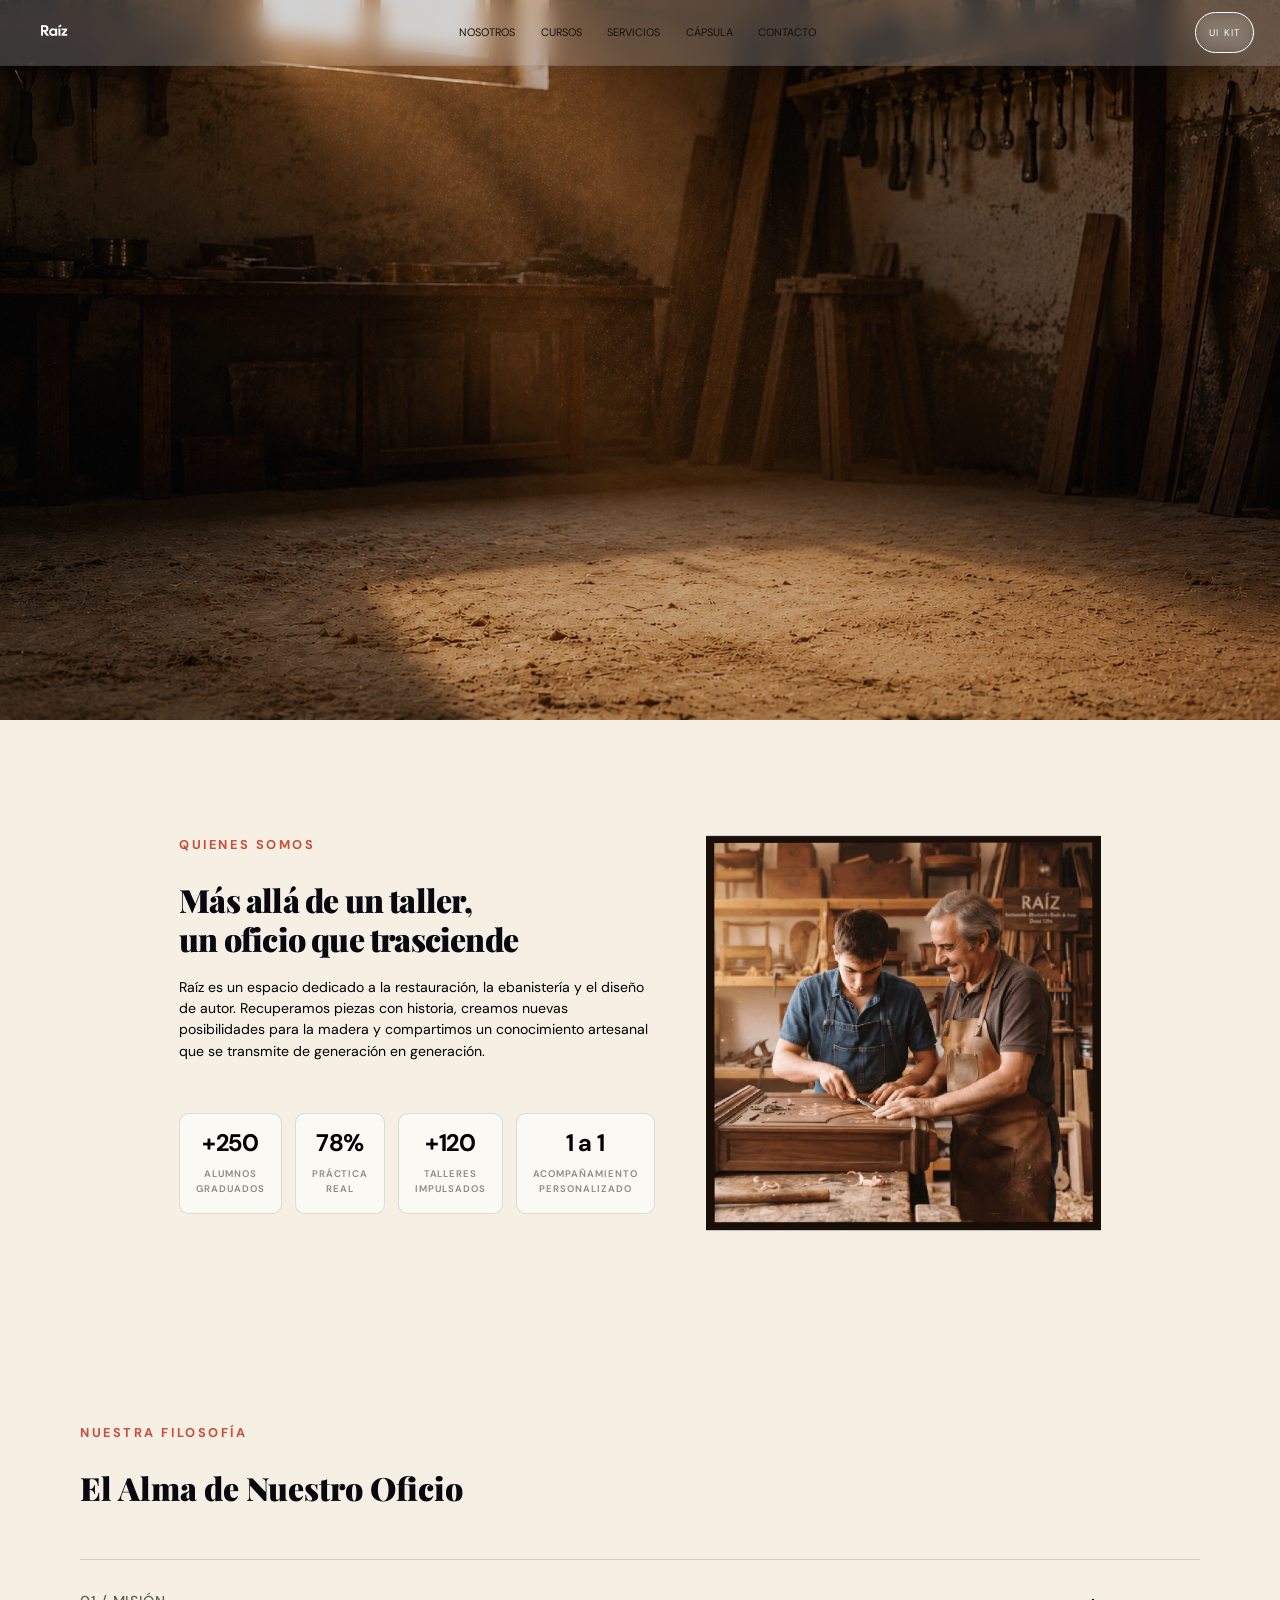
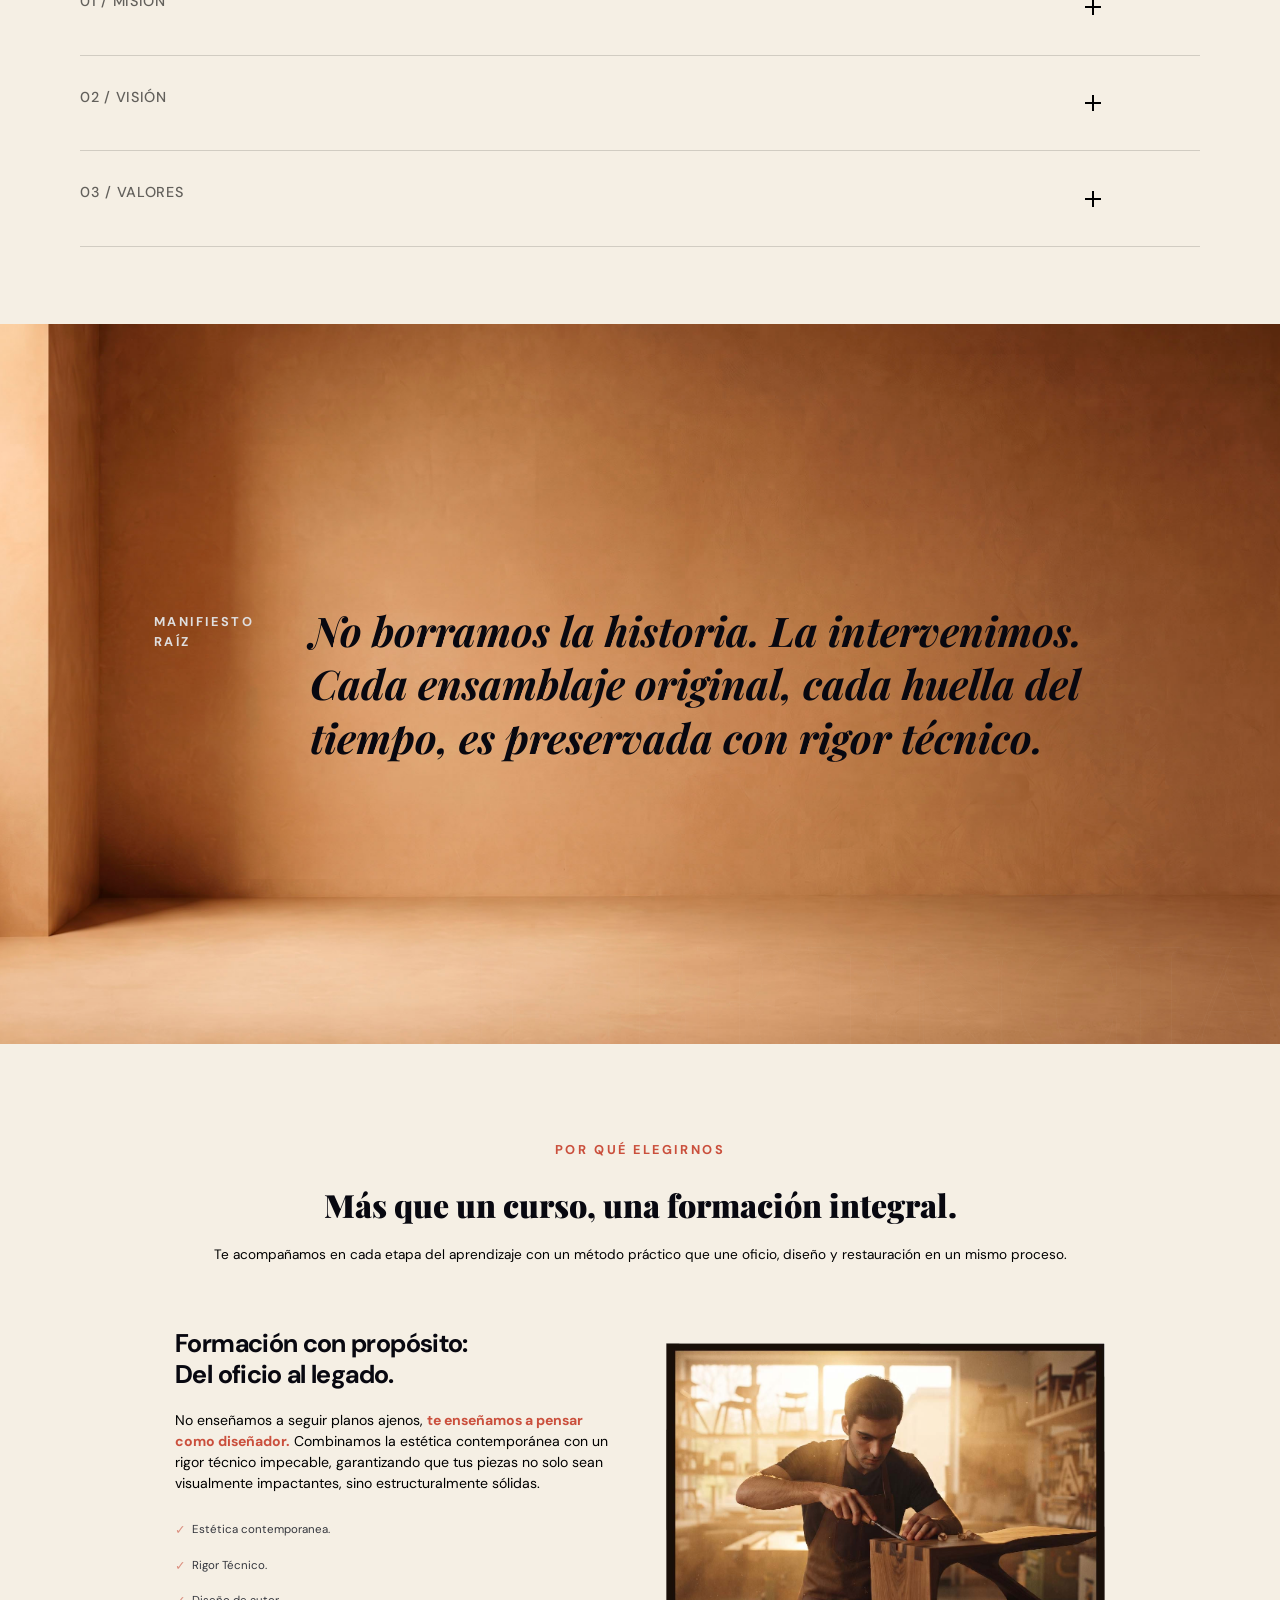
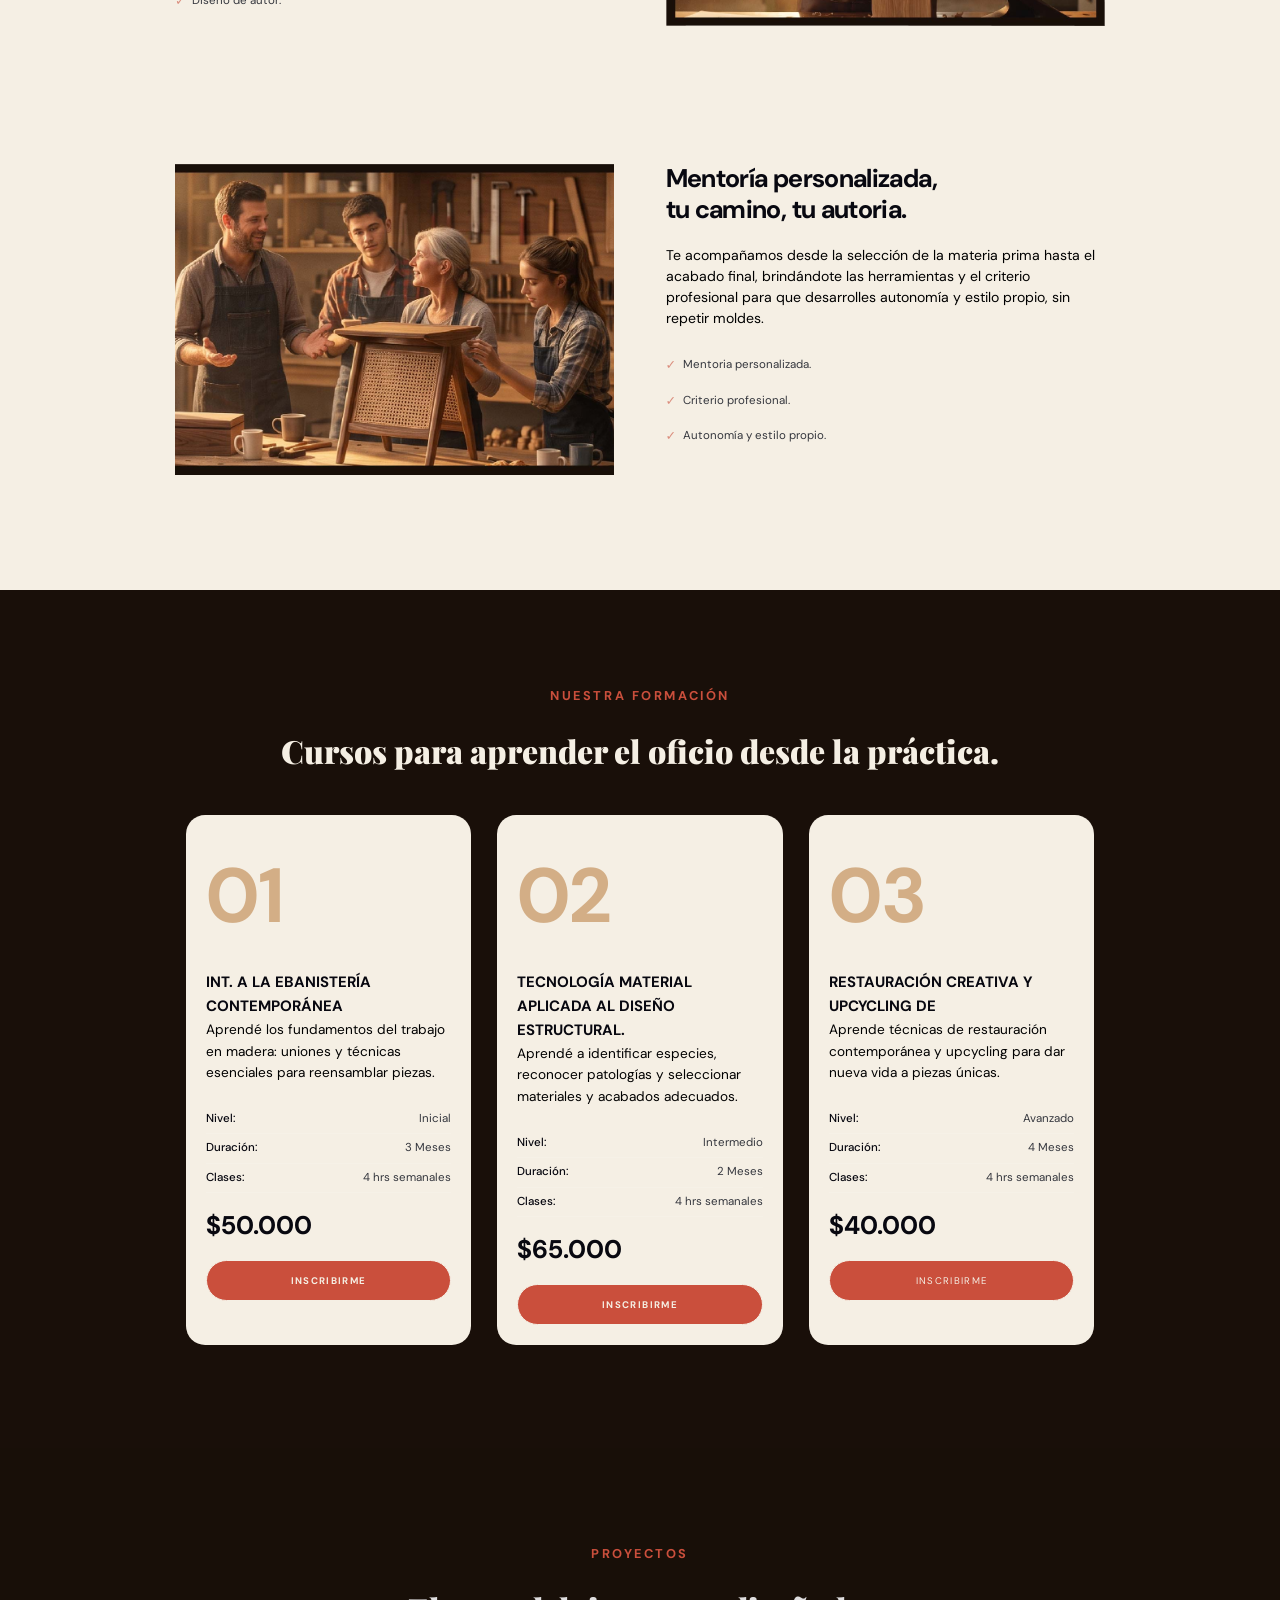
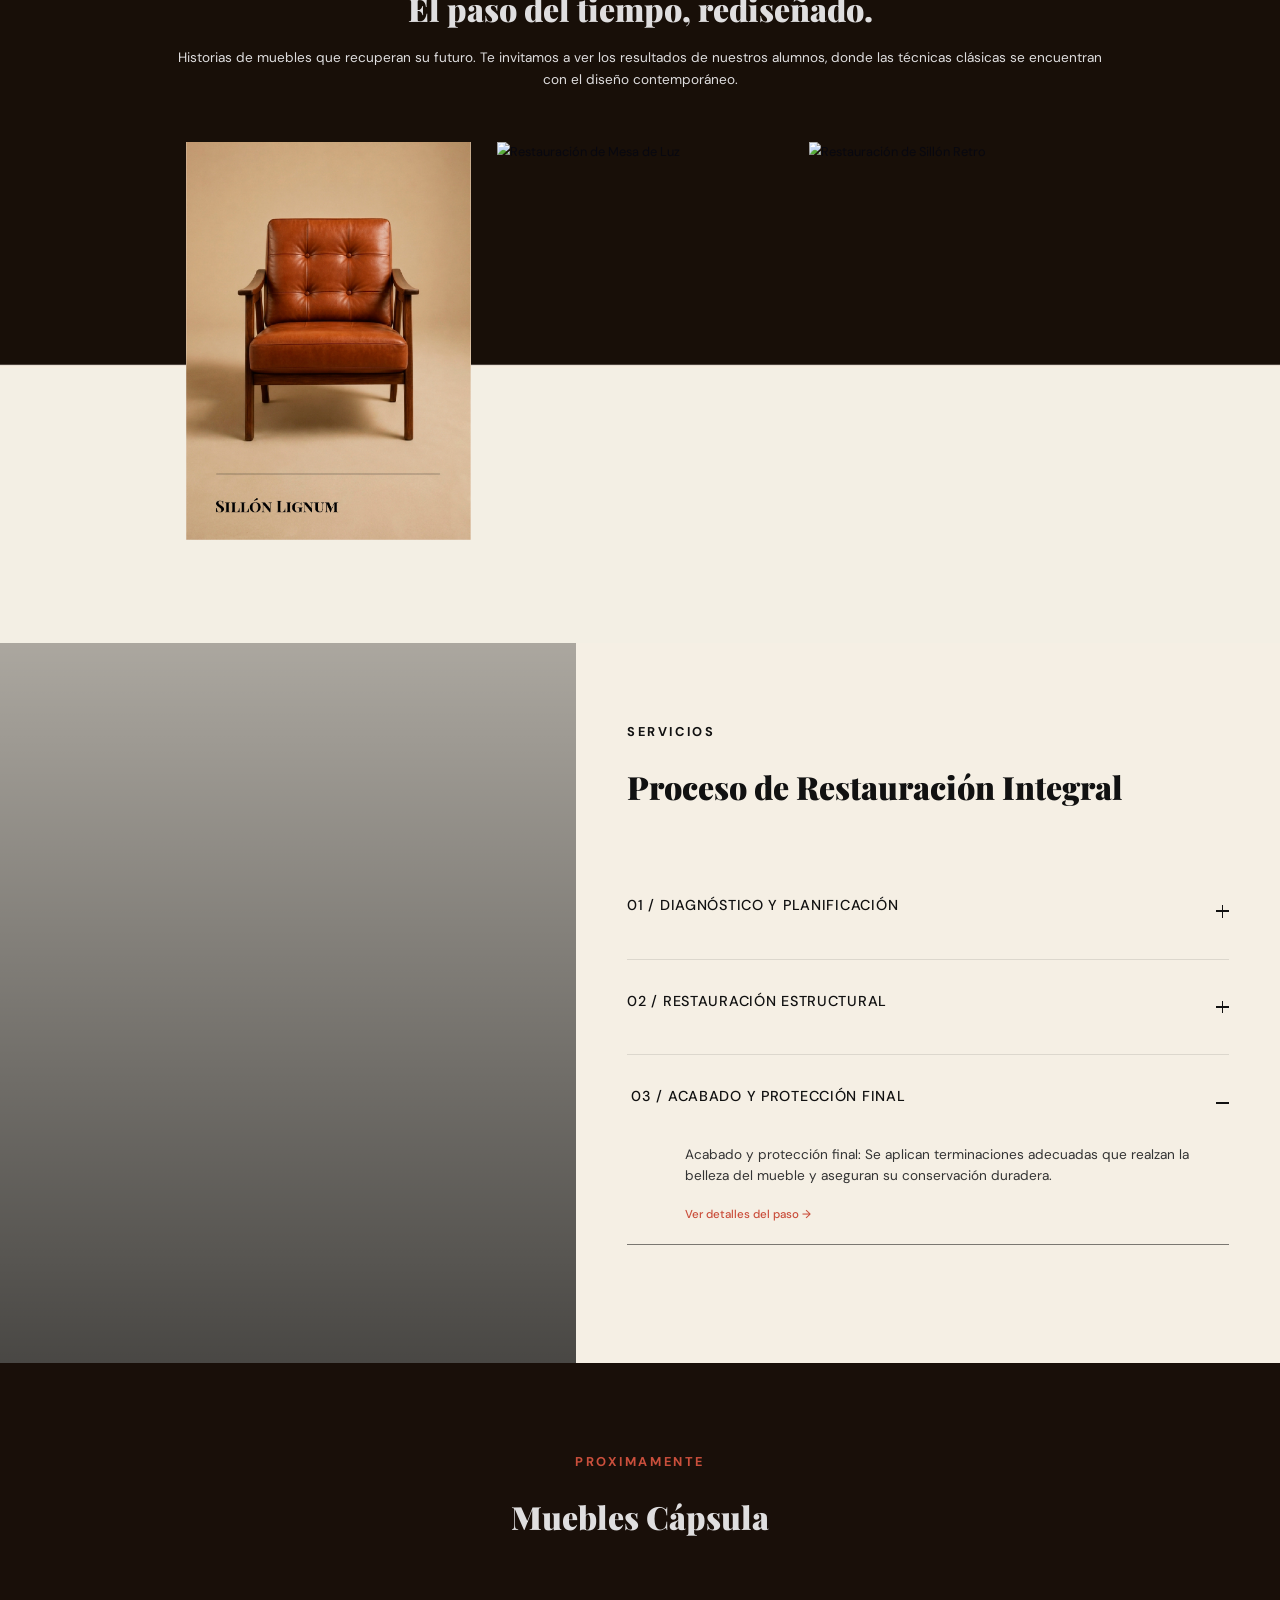
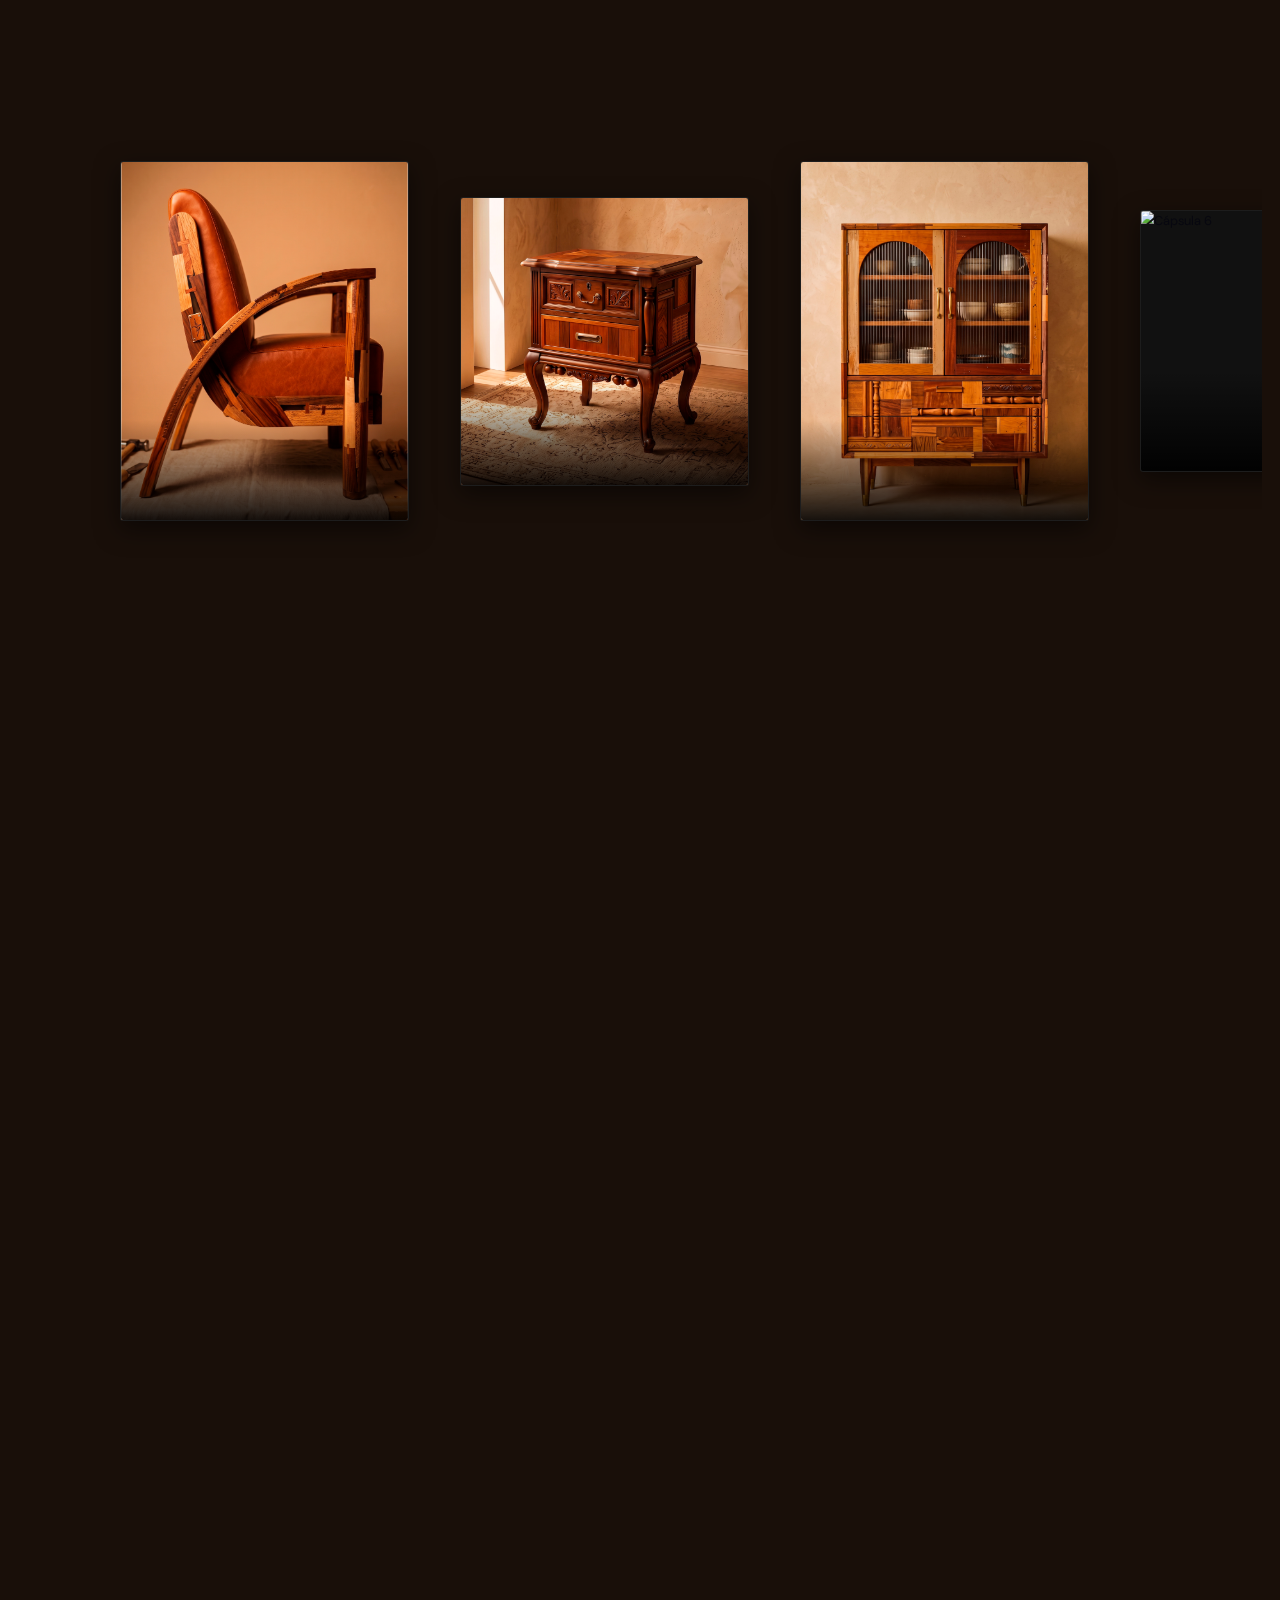
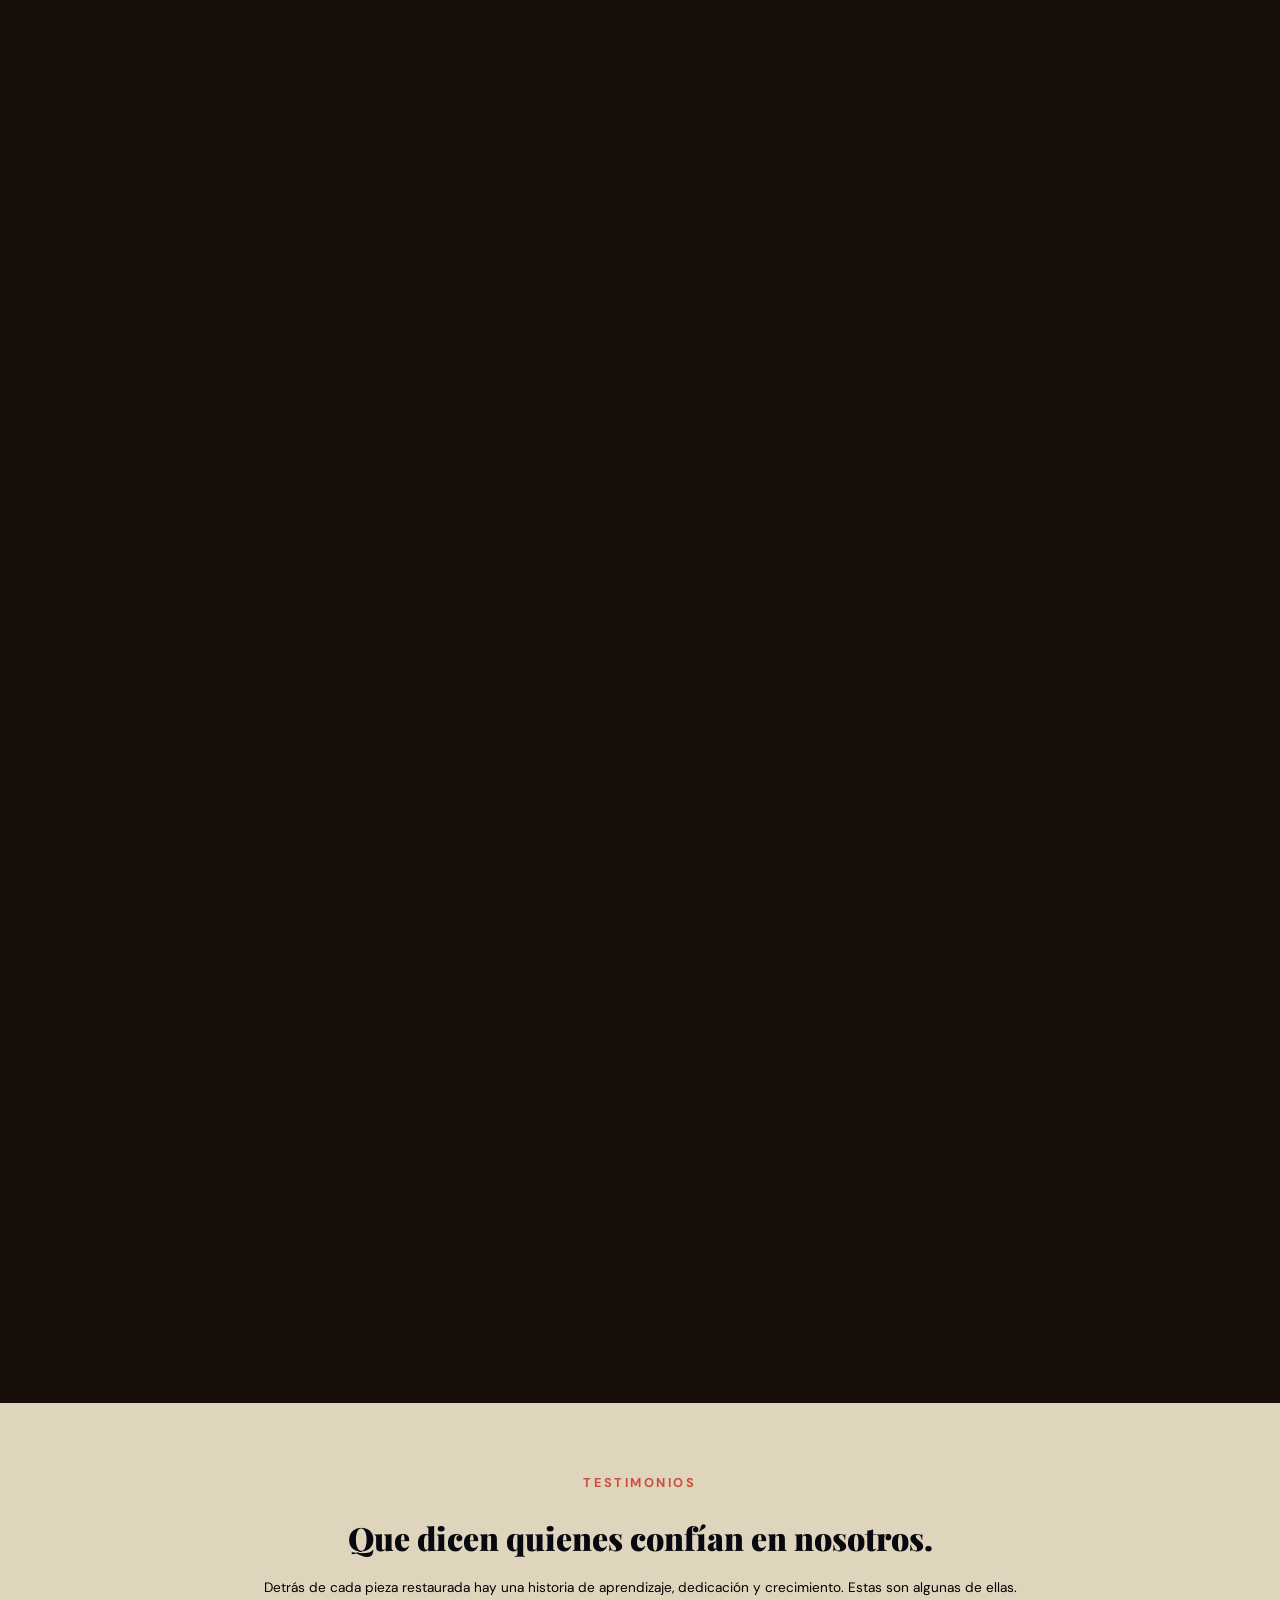
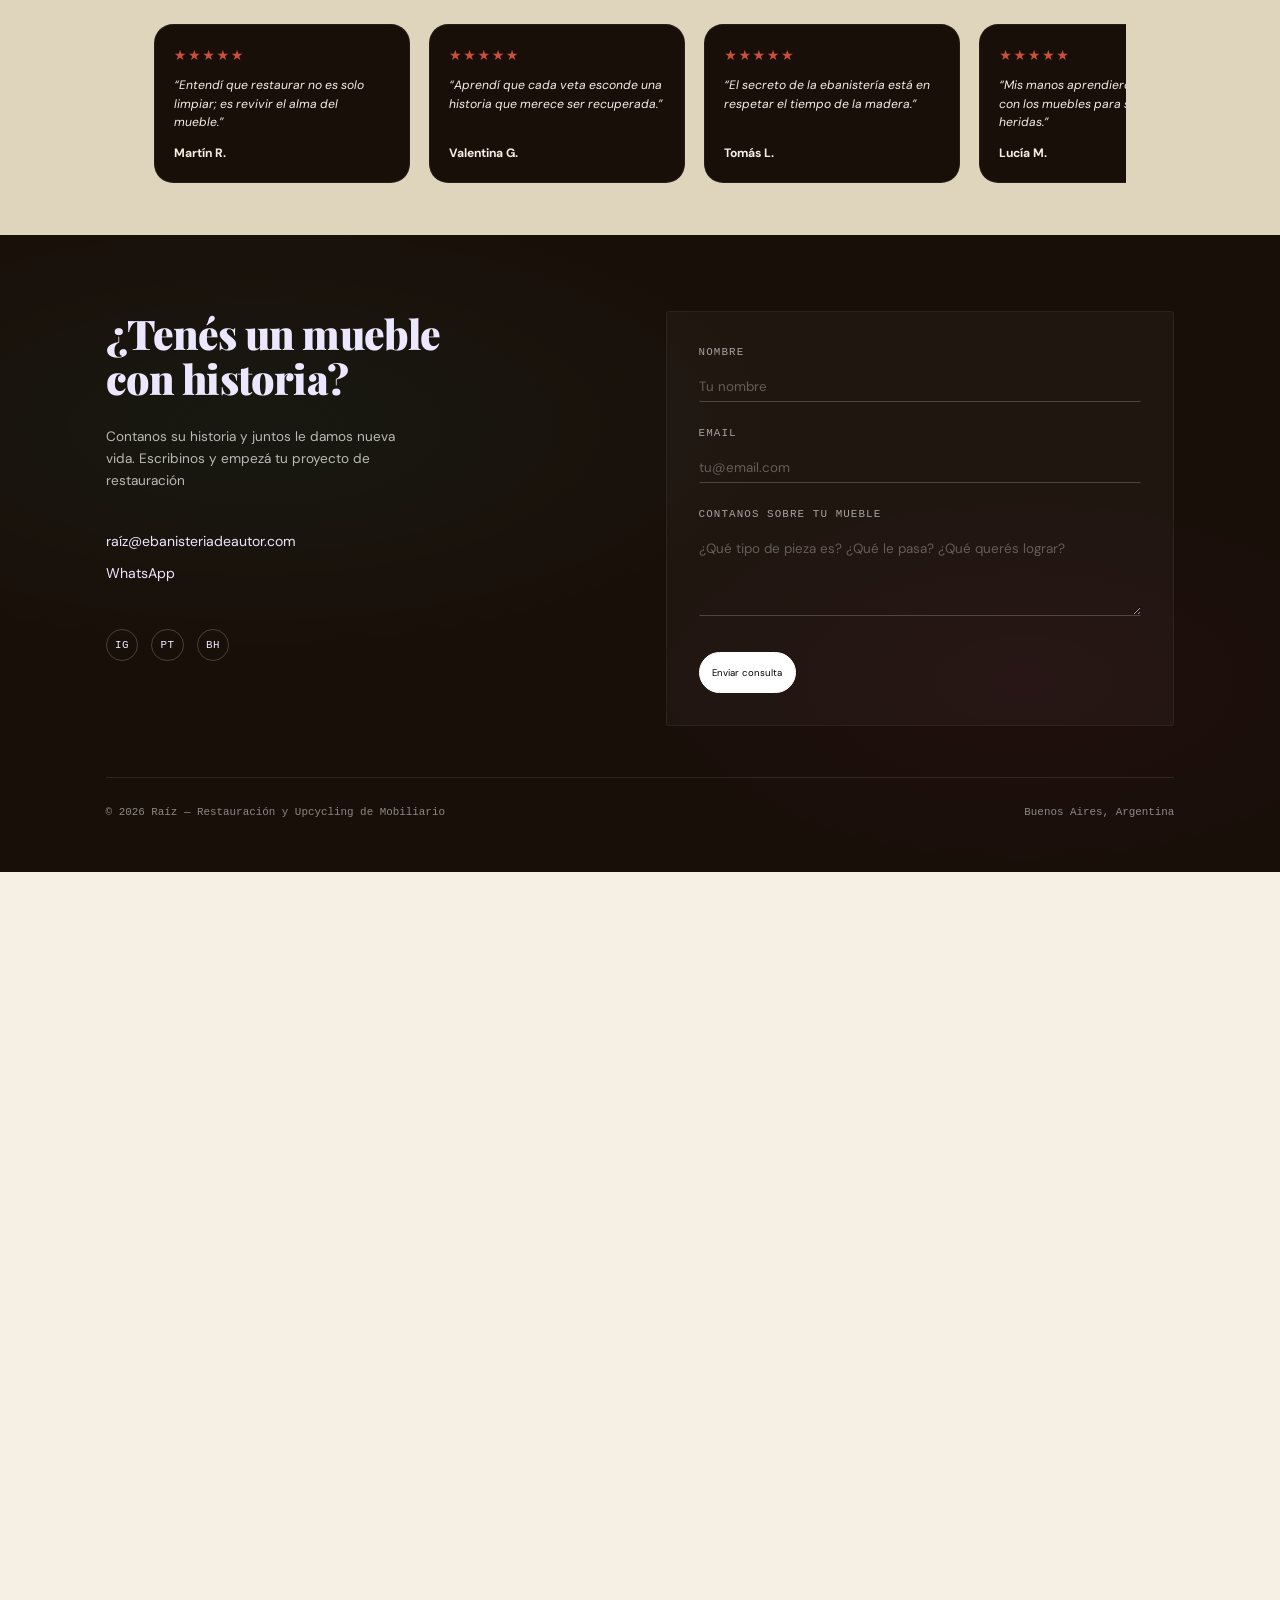
==== commit ac7c06a9: "imgs" ====
--- a/index.html
+++ b/index.html
@@ -1,4 +1,4 @@
-﻿<!DOCTYPE html>
+<!DOCTYPE html>
 <html lang="es">
 
 <head>
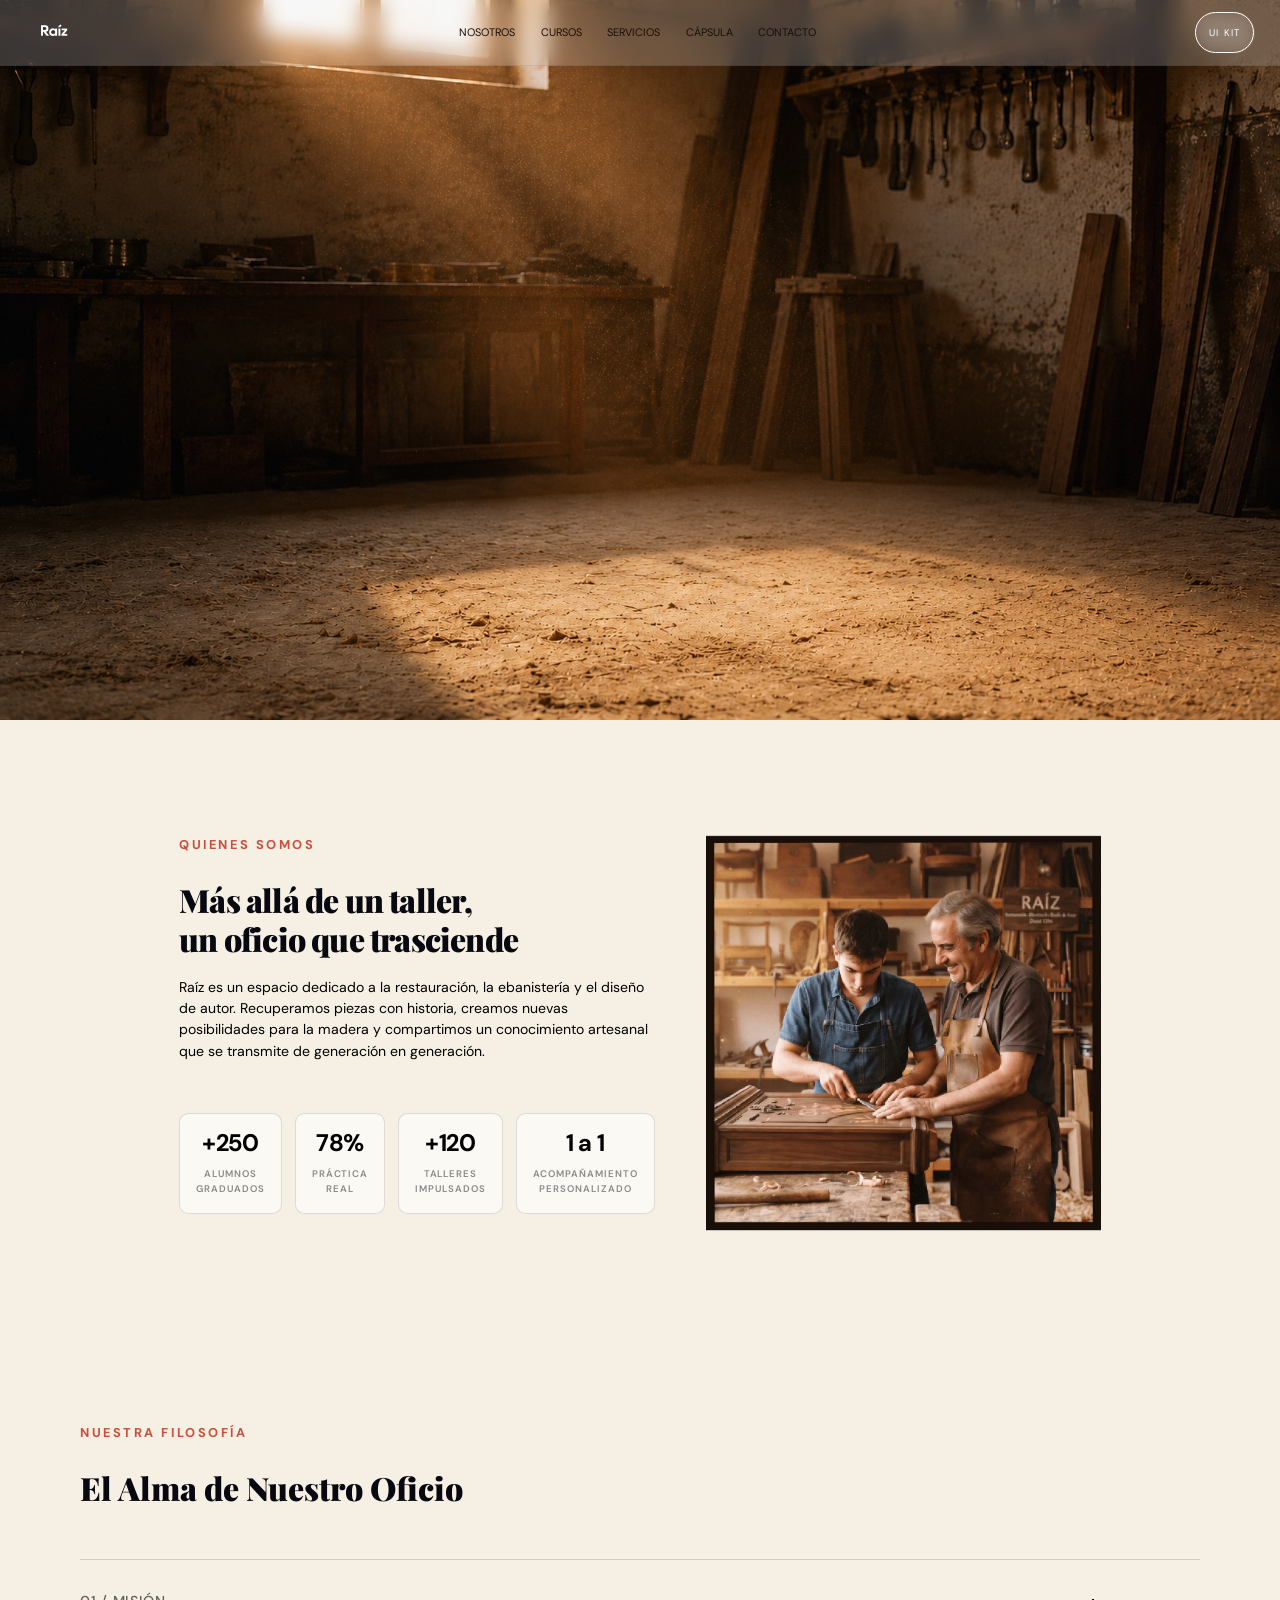
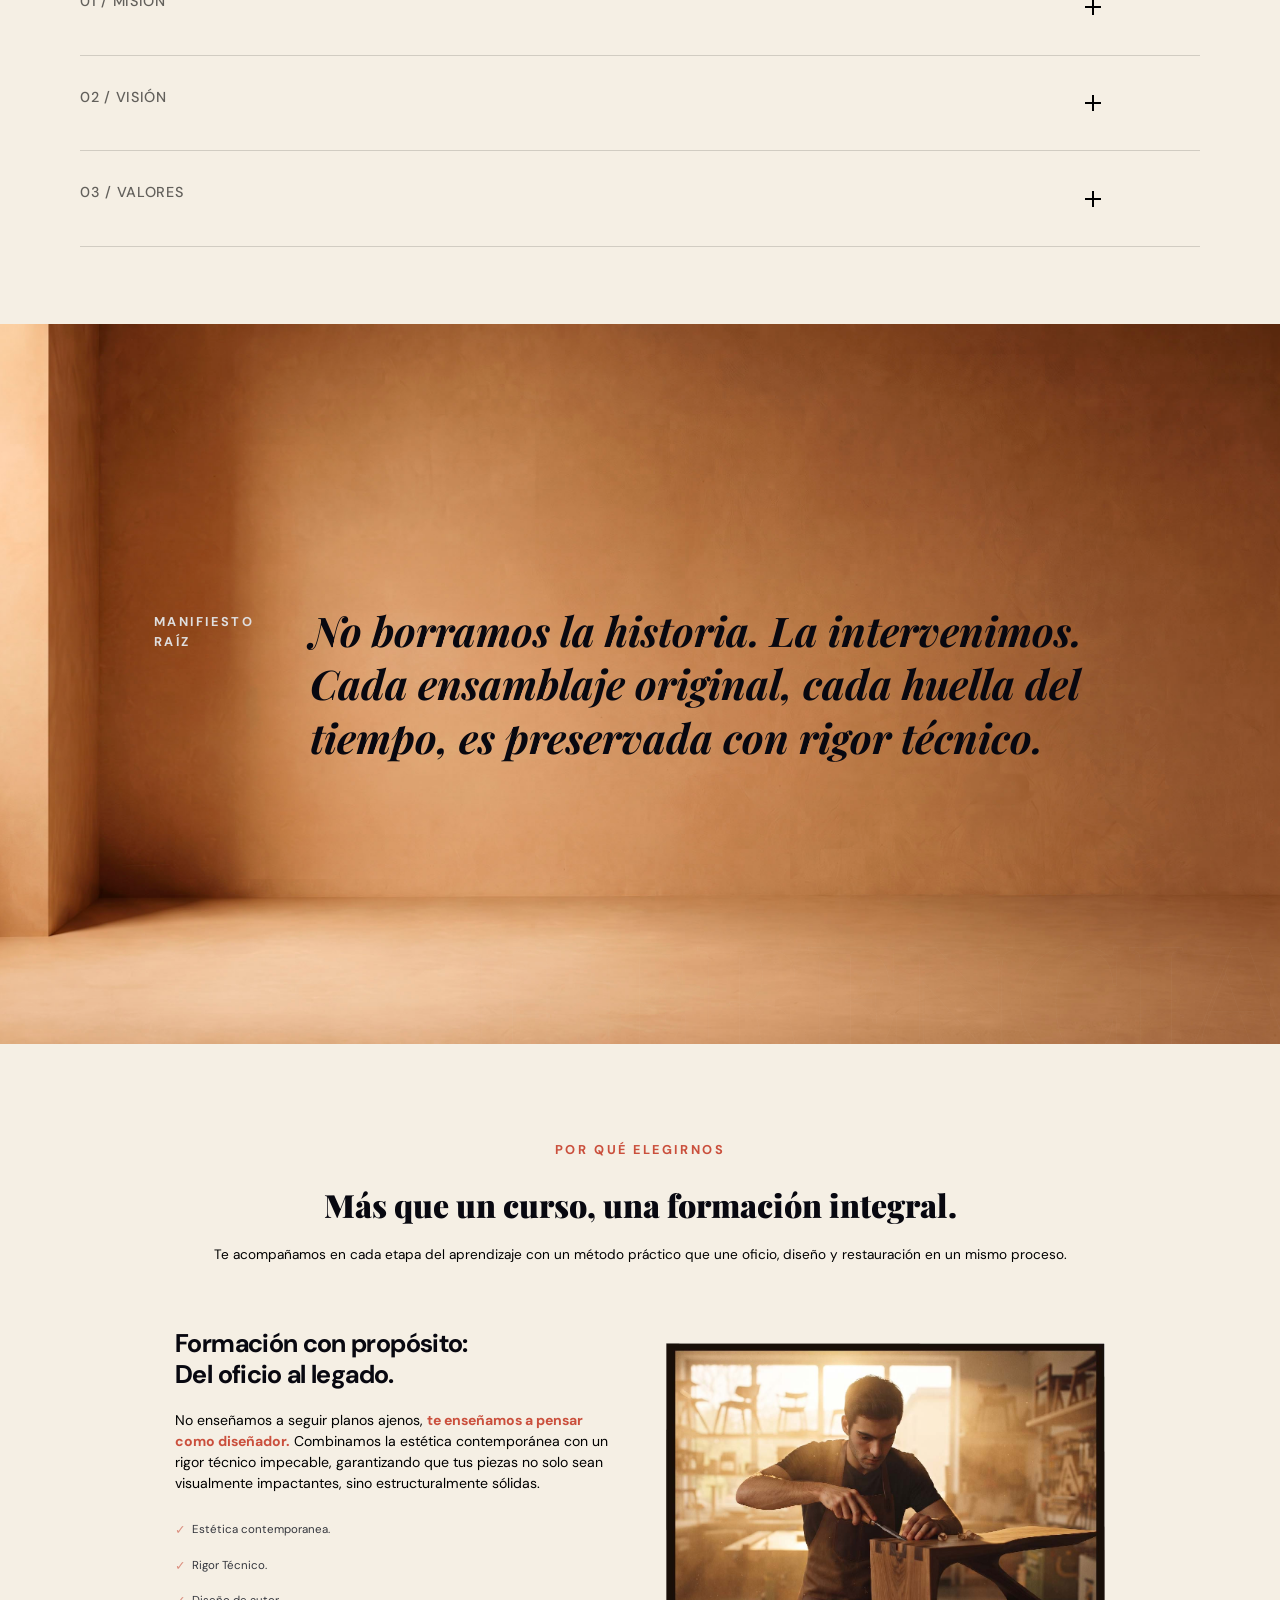
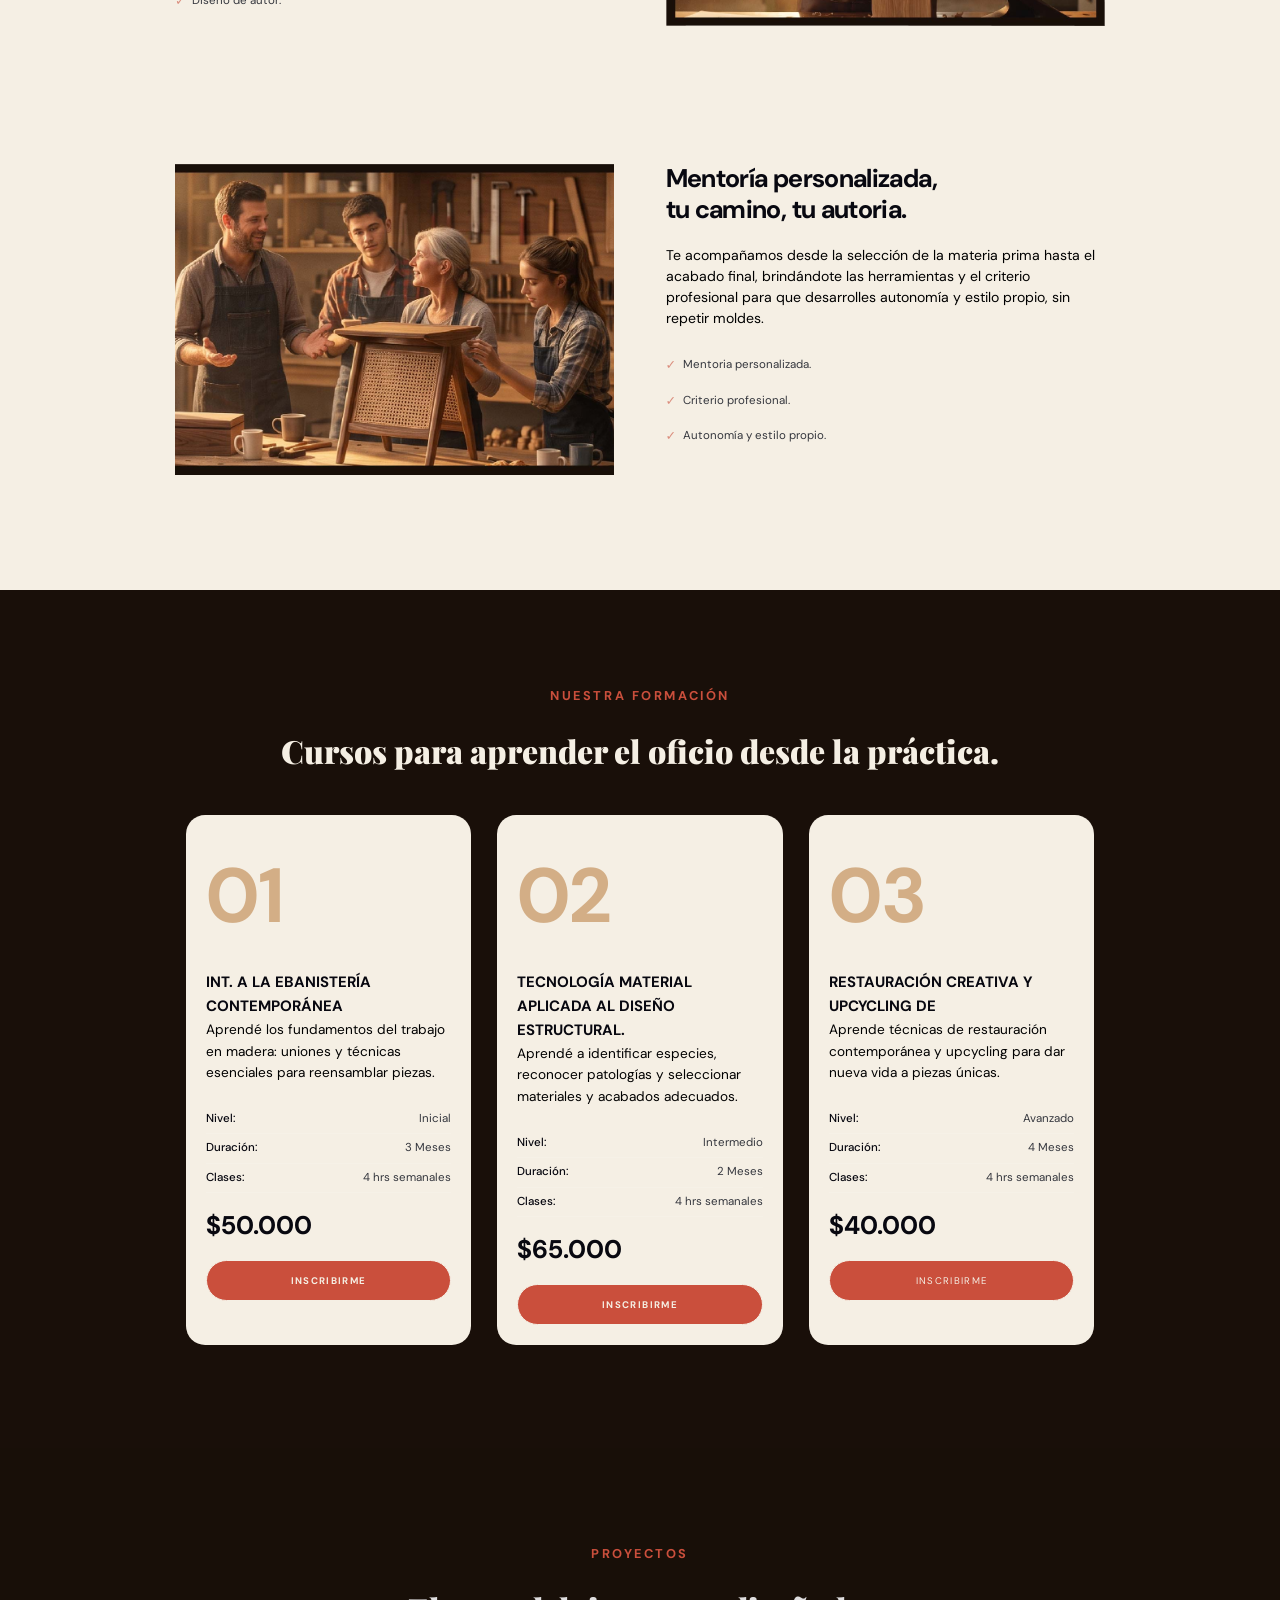
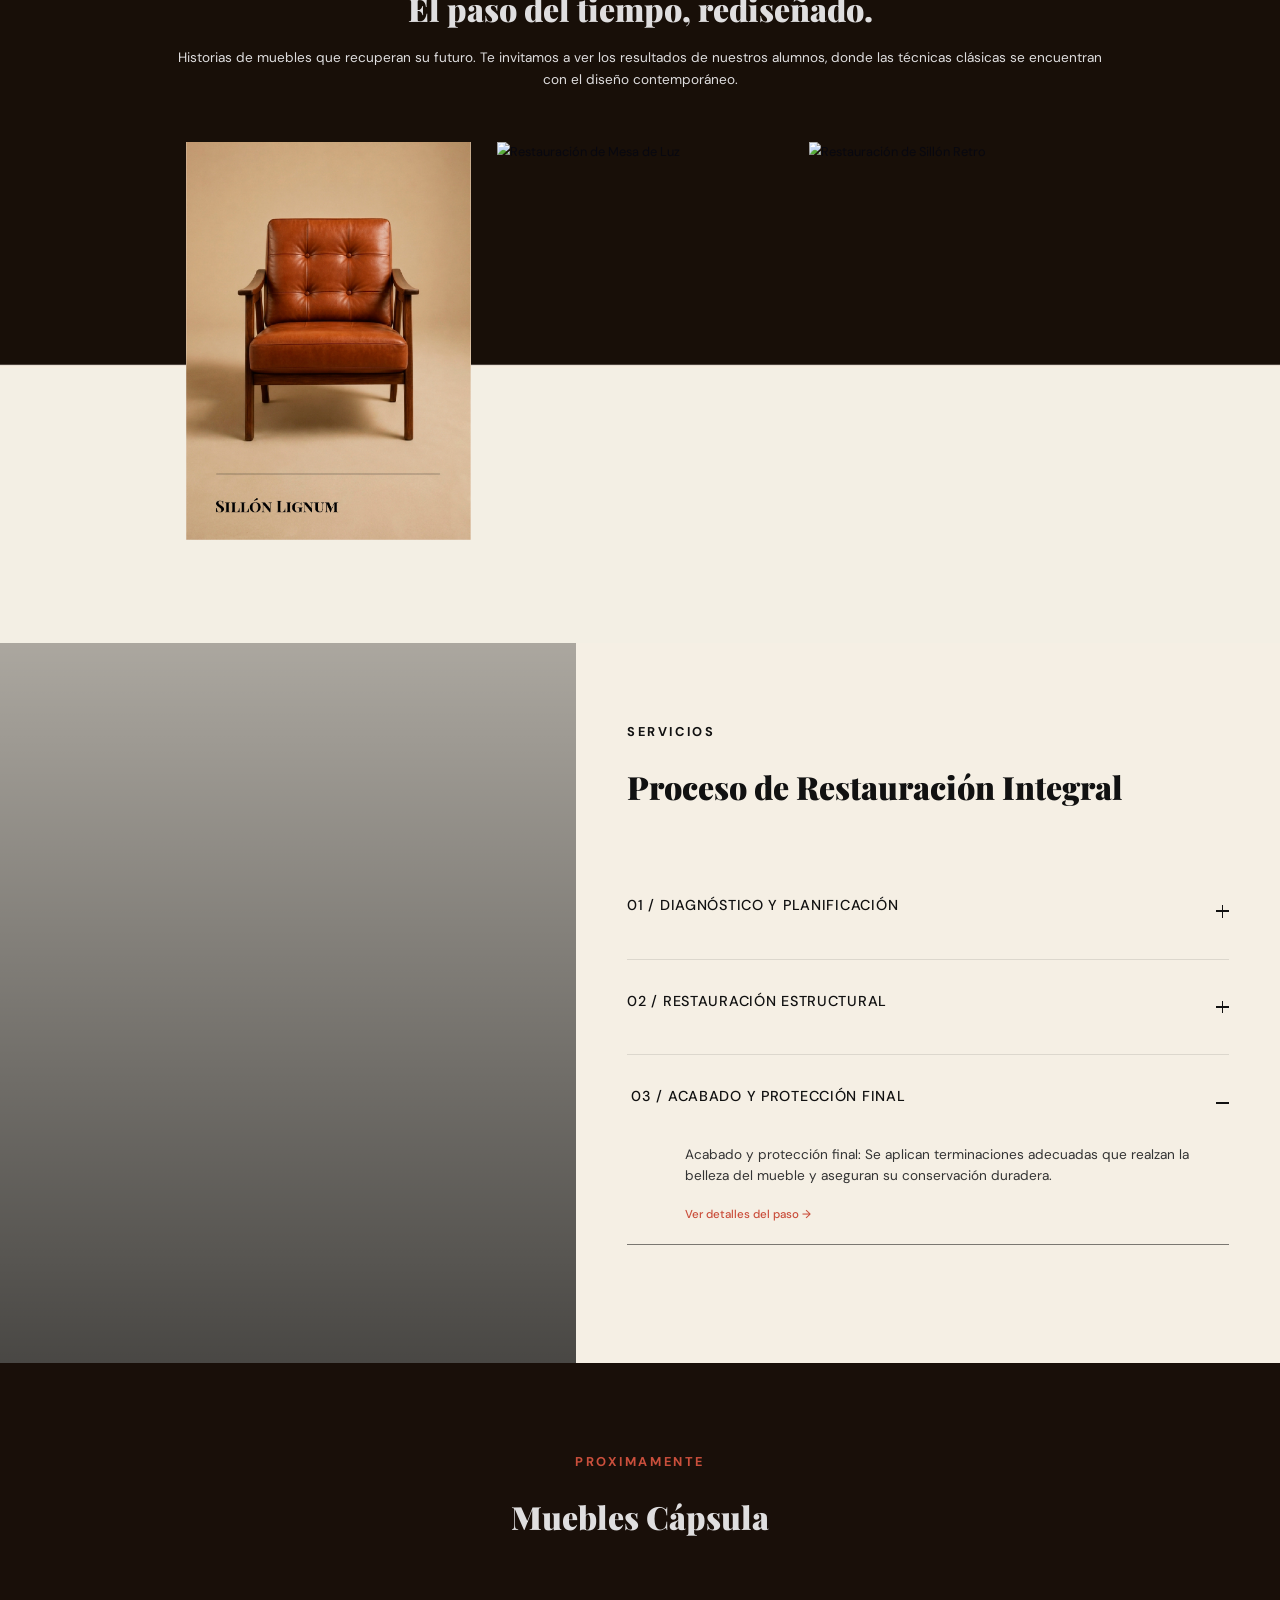
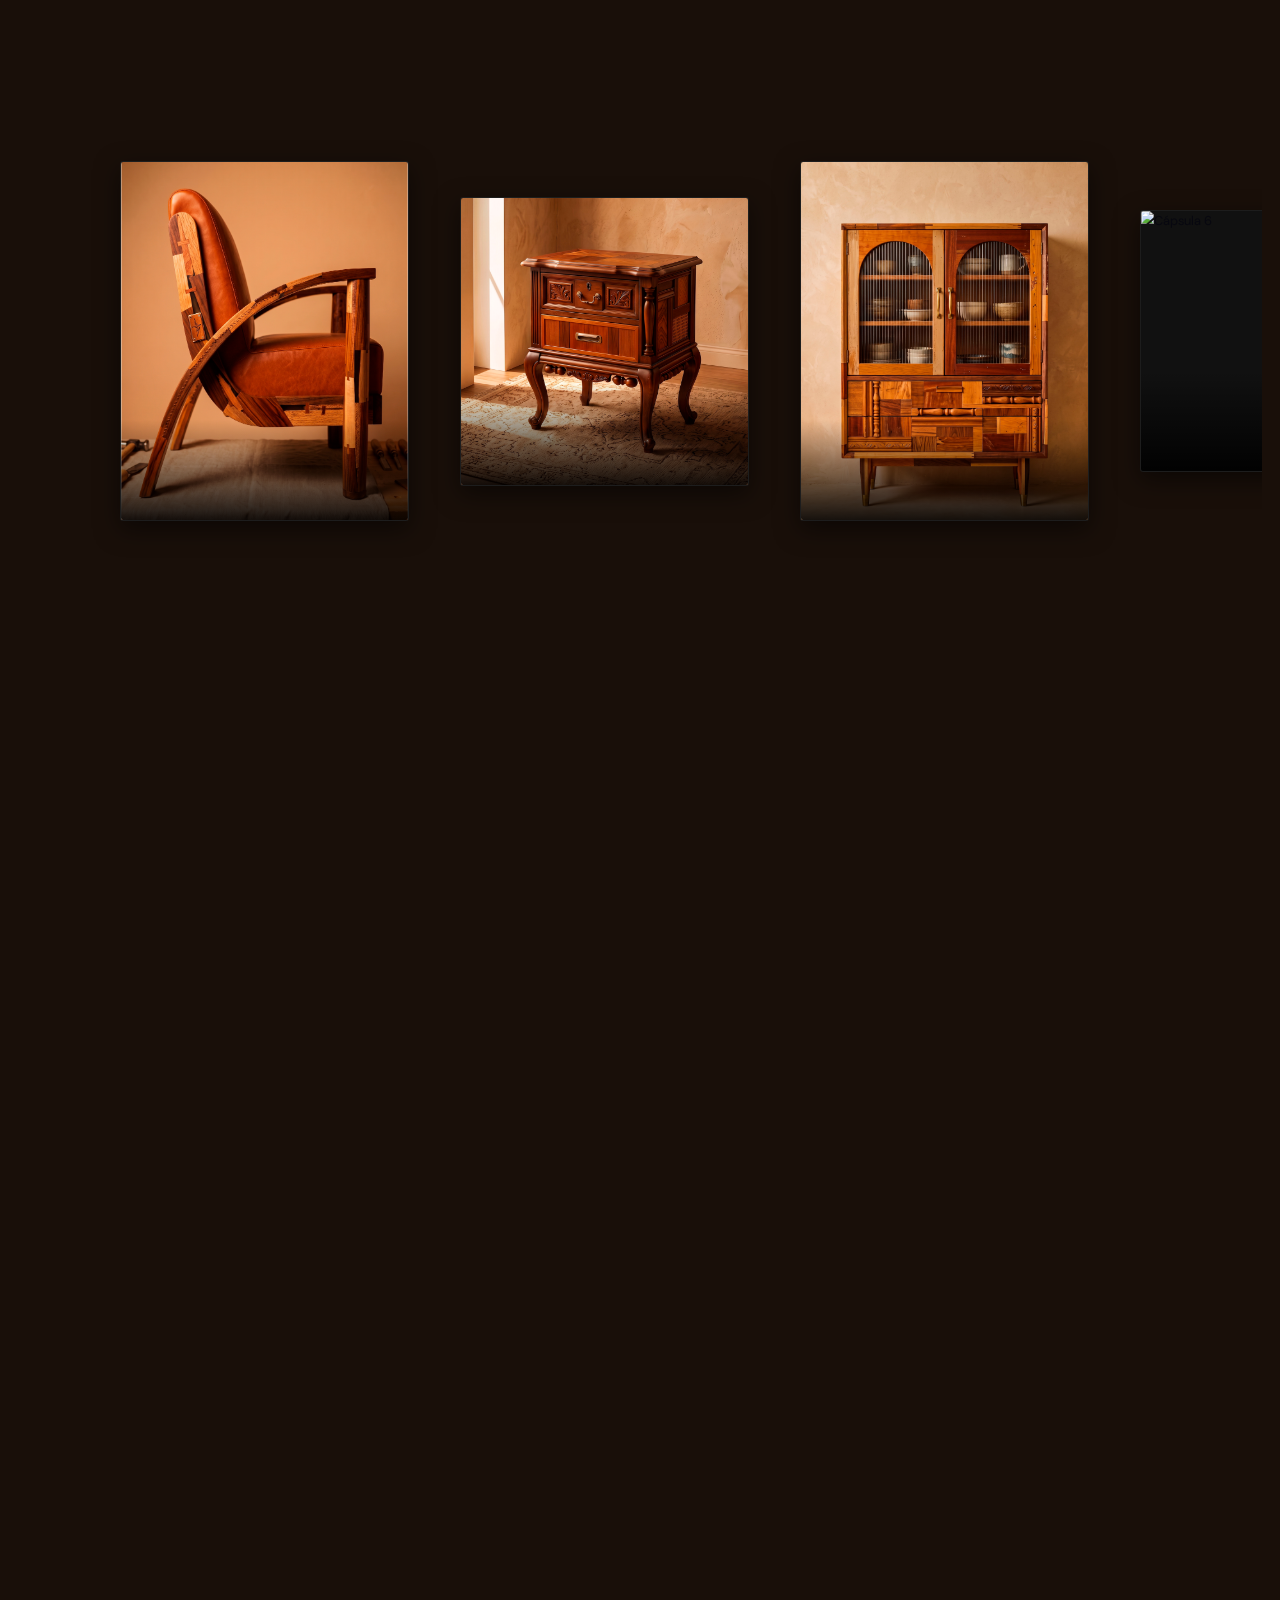
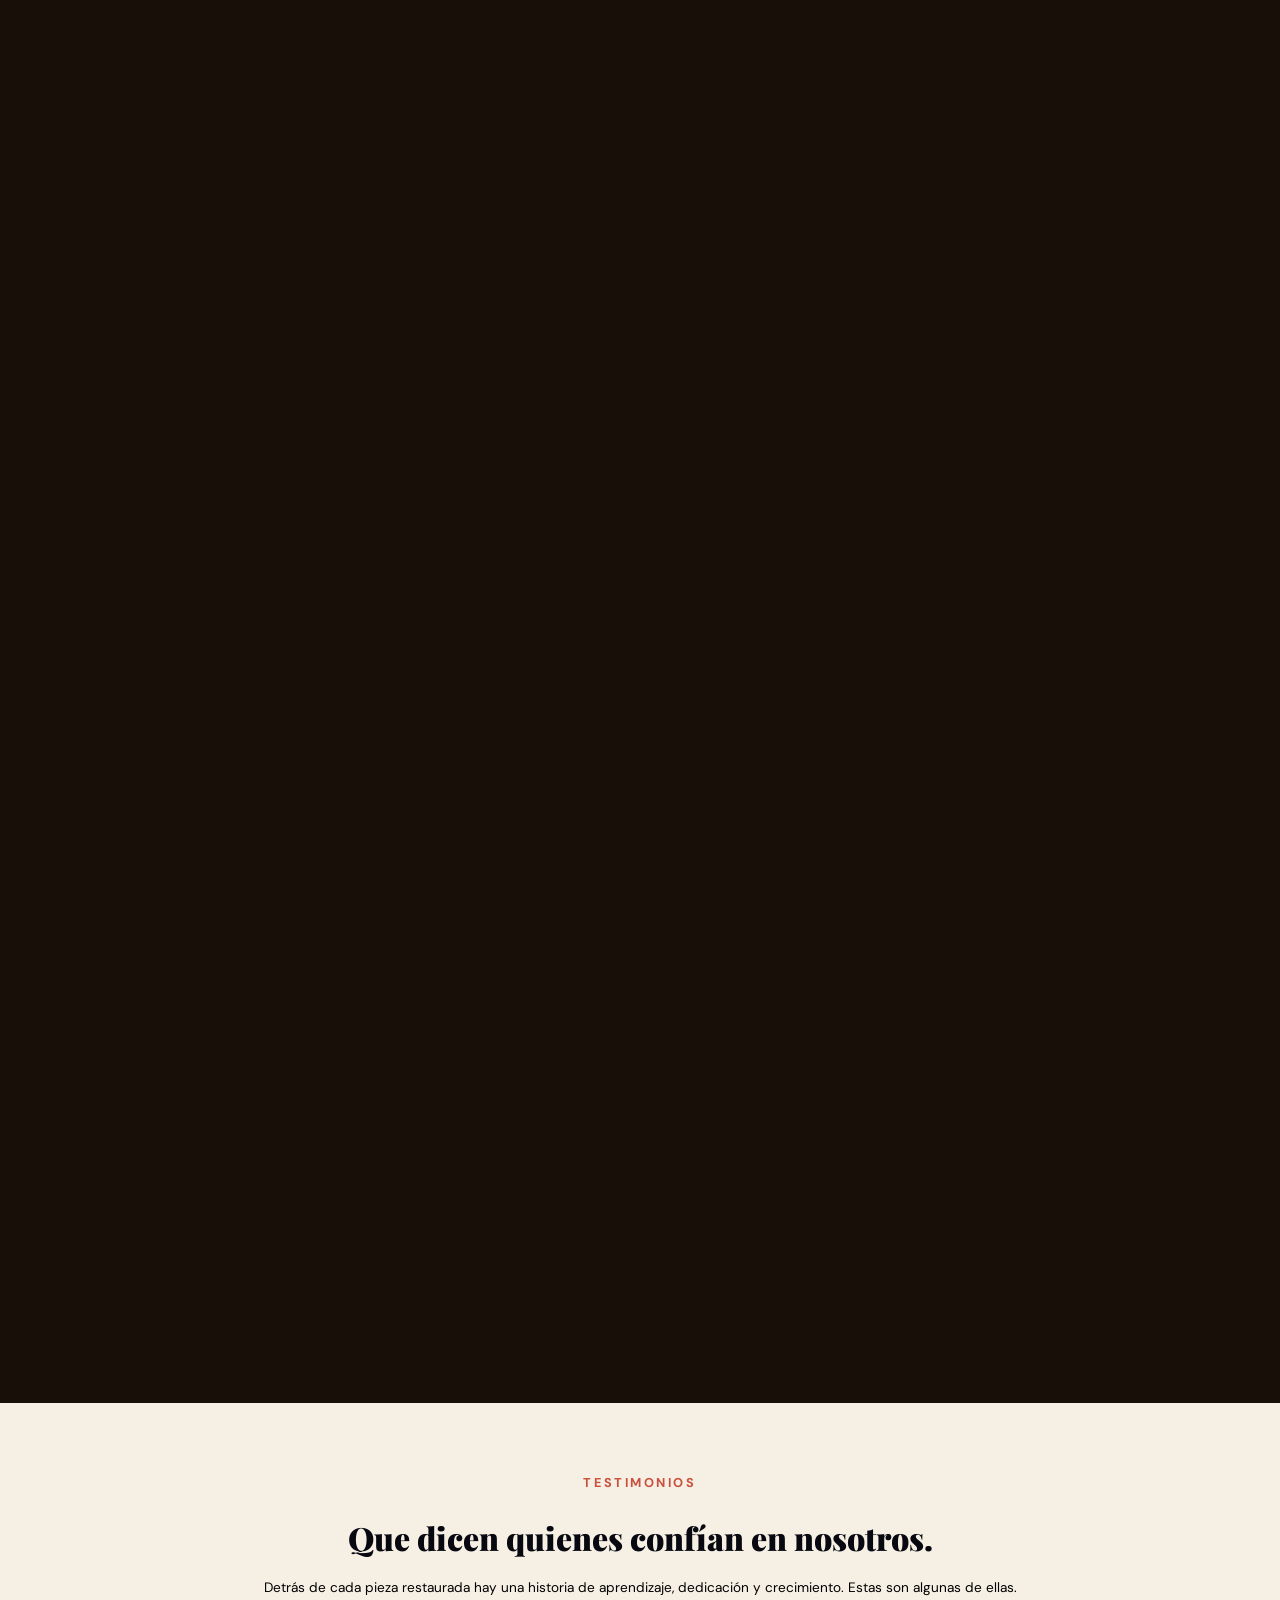
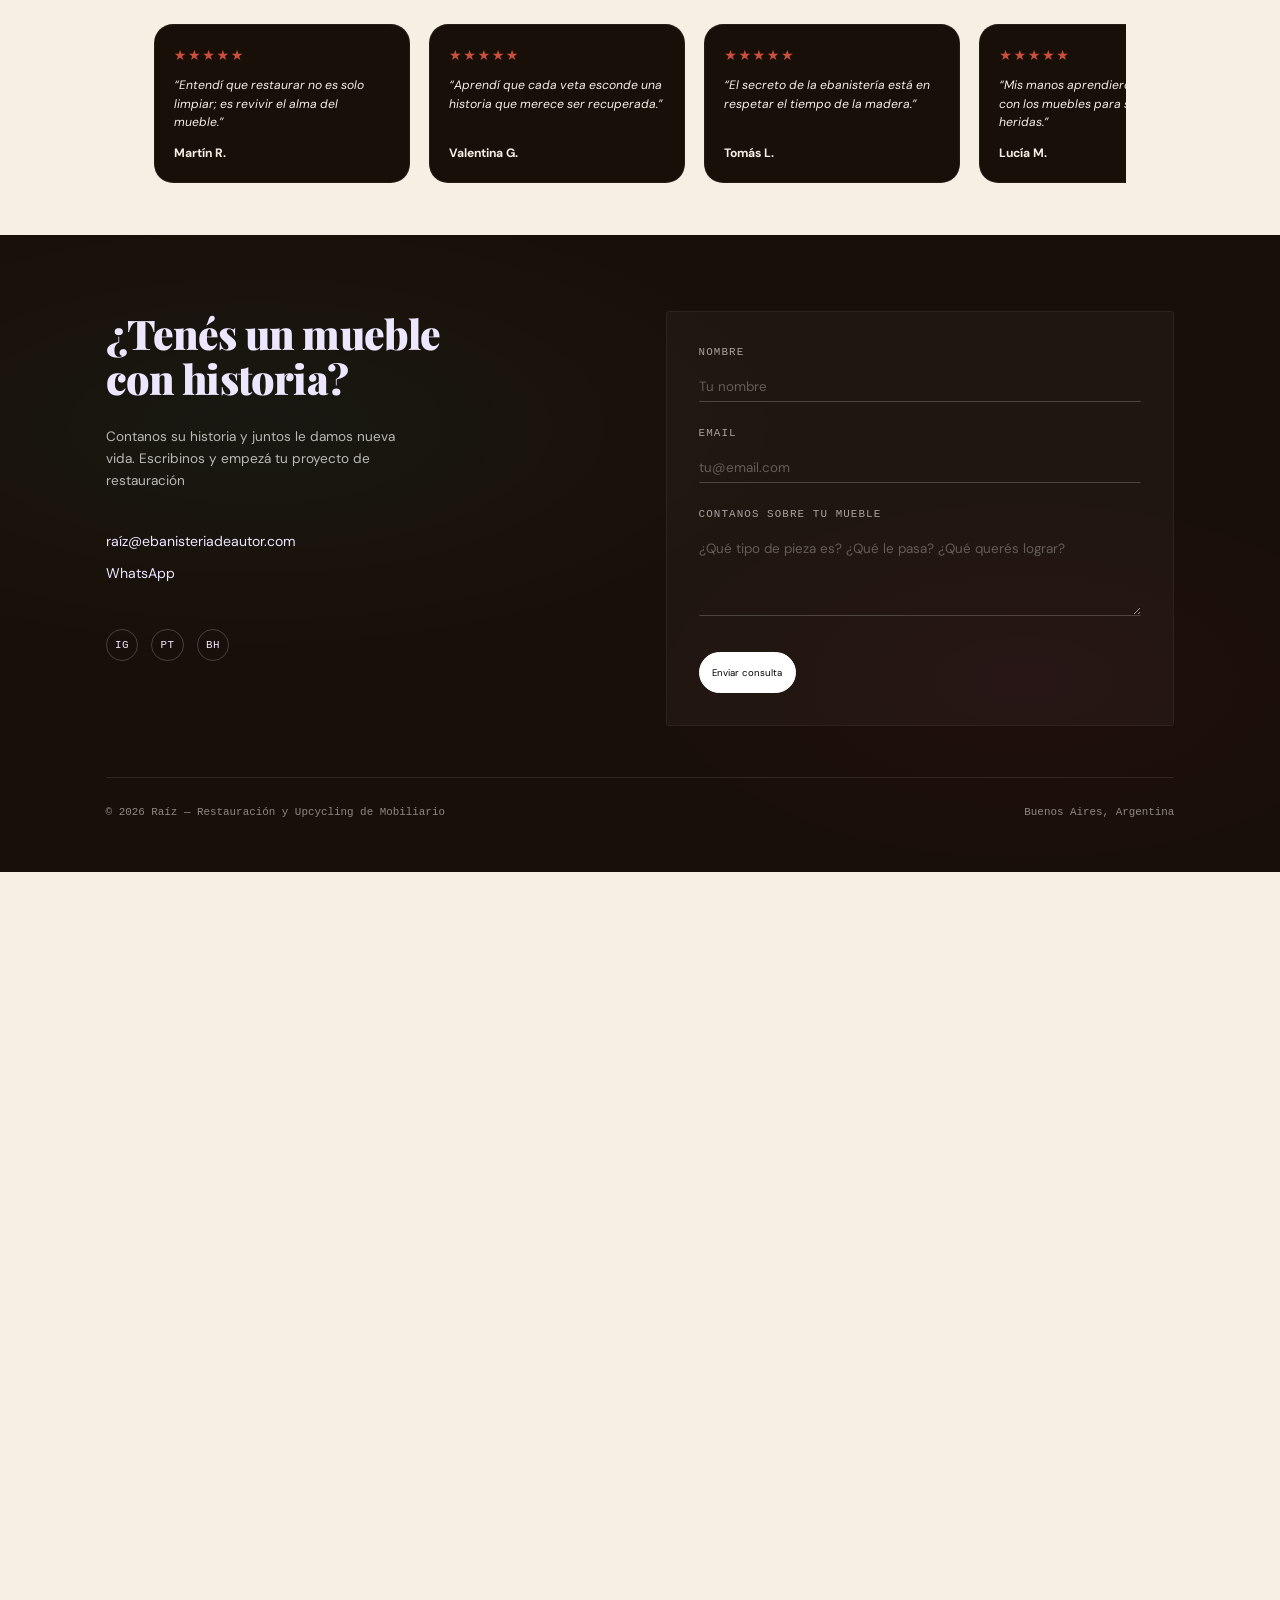
==== commit 2462108e: "subir a git final" ====
--- a/index.html
+++ b/index.html
@@ -41,7 +41,7 @@
         <a href="#contacto">CONTACTO</a>
       </div>
 
-      <a href="#capsula" class="btn btn-ghost">UI KIT</a>
+      <a href="biblioteca.html" class="btn btn-ghost">UI KIT</a>
     </div>
   </nav>
 
--- a/css/styles.css
+++ b/css/styles.css
@@ -2257,7 +2257,7 @@
 .hero-overlay {
   position: absolute;
   inset: 0;
-  background: rgba(0, 0, 0, 0.2);
+
 }
 
 .hero-grain {
@@ -3114,7 +3114,7 @@
    ================================================ */
 .section-galeria {
   padding: var(--space-2xl) 0;
-  background: var(--bg-mid);
+  background: var(--bg--deep);
   overflow: hidden;
 }
 
@@ -3453,7 +3453,7 @@
    ================================================ */
 .section-testimonios {
   padding: var(--space-2xl) 0;
-  background: var(--bg-surface);
+  background: var(--bg-deep);
 }
 
 .test-header {
@@ -6869,13 +6869,14 @@
   .footer-content {
     display: flex !important;
     flex-direction: column !important;
-    gap: 2rem !important; /* Espaciado uniforme para los elementos aplanados */
+    gap: 2rem !important;
+    /* Espaciado uniforme para los elementos aplanados */
   }
 
   .footer-left,
   .footer-right {
     /* 'contents' disuelve el contenedor visualmente para que los hijos pasen a ser ítems directos del .footer-content */
-    display: contents !important; 
+    display: contents !important;
   }
 
   /* Reasignamos el orden visual de arriba hacia abajo */
@@ -6888,7 +6889,8 @@
   }
 
   .footer-form {
-    order: 3 !important; /* Ahora el formulario se inserta justo debajo de footer-desc */
+    order: 3 !important;
+    /* Ahora el formulario se inserta justo debajo de footer-desc */
     width: 100% !important;
     margin-top: 1rem !important;
     margin-bottom: 1rem !important;
